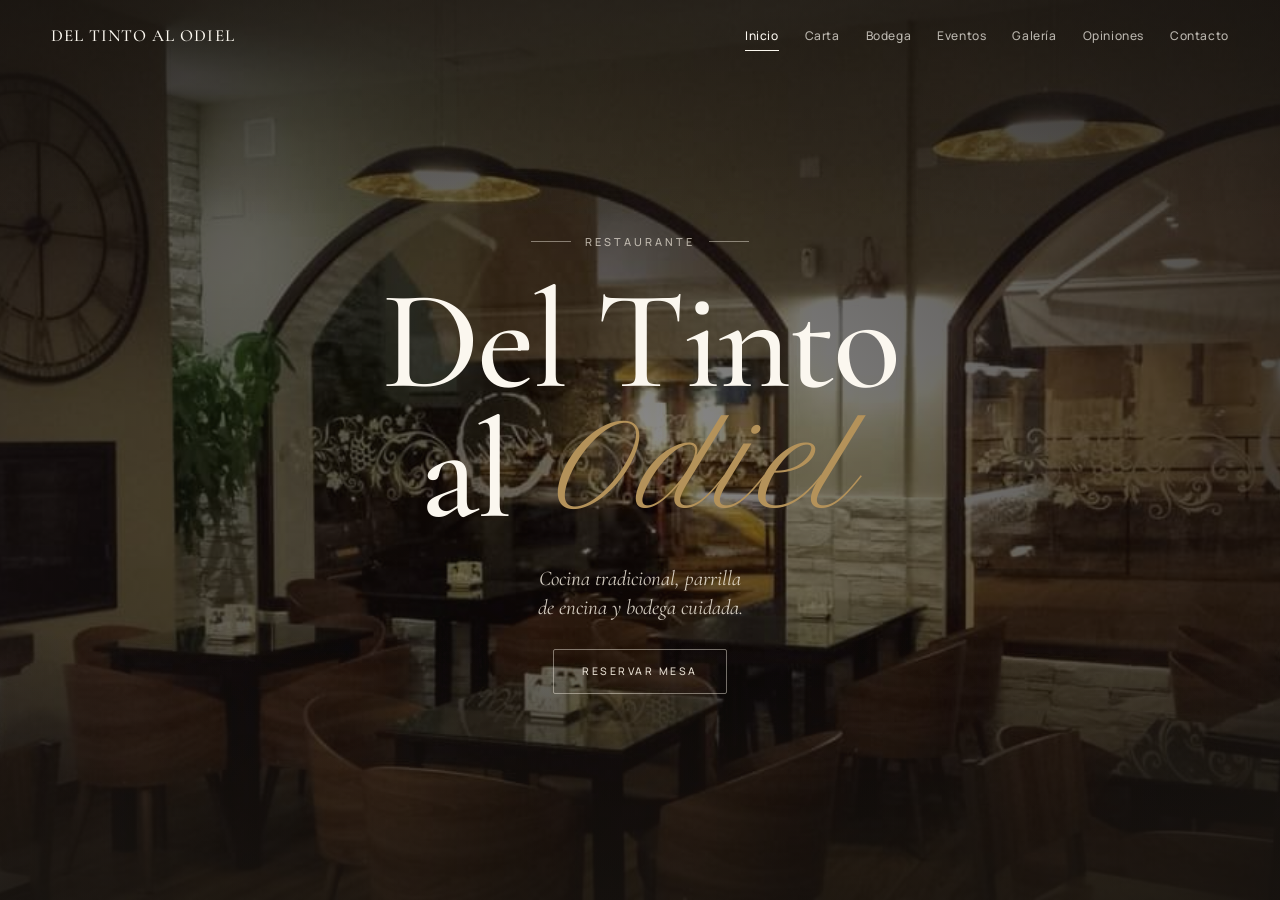
==== index.html @ 1ea57bdd "Initial commit: Del Tinto al Odiel website" ====
<!doctype html>
<html lang="es">
<head>
<meta charset="utf-8">
<meta name="viewport" content="width=device-width, initial-scale=1, viewport-fit=cover">
<title>Del Tinto al Odiel · Aracena</title>
<meta name="description" content="Restaurante en Aracena. Cocina tradicional, ibéricos D.O.P. Jabugo, parrilla de encina y bodega con más de sesenta referencias.">
<meta name="theme-color" content="#181410">
<meta property="og:title" content="Del Tinto al Odiel · Aracena">
<meta property="og:description" content="Cocina de producto, brasa y vino en el corazón de la Sierra de Aracena.">
<meta property="og:image" content="images/fachada.png">
<meta property="og:locale" content="es_ES">

<link rel="preconnect" href="https://fonts.googleapis.com">
<link rel="preconnect" href="https://fonts.gstatic.com" crossorigin>
<link href="https://fonts.googleapis.com/css2?family=Cormorant+Garamond:ital,wght@0,400;0,500;0,600;1,400;1,500&family=Manrope:wght@400;500;600;700&family=Petit+Formal+Script&family=JetBrains+Mono:wght@400;500&display=swap" rel="stylesheet">
<link rel="stylesheet" href="styles.css">

<script type="application/ld+json">
{"@context":"https://schema.org","@type":"Restaurant","name":"Del Tinto al Odiel","image":"images/fachada.png","address":{"@type":"PostalAddress","streetAddress":"Don Ildefonso Calero Jiménez, 45","addressLocality":"Aracena","addressRegion":"Huelva","postalCode":"21200","addressCountry":"ES"},"telephone":"+34619028128","servesCuisine":["Tradicional","Parrilla","Ibéricos"],"priceRange":"€€","url":"https://deltintoalodiel.es"}
</script>
</head>
<body>

<!-- ============================================================
     HEADER (común a todas las vistas)
     ============================================================ -->
<header class="header on-dark">
  <button class="brand" data-nav="home" aria-label="Inicio">
    <span class="brand-name">Del Tinto al Odiel</span>
  </button>
  <nav class="nav" aria-label="Principal">
    <button data-nav="home">Inicio</button>
    <button data-nav="carta">Carta</button>
    <button data-nav="bodega">Bodega</button>
    <button data-nav="eventos">Eventos</button>
    <button data-nav="galeria">Galería</button>
    <button data-nav="opiniones">Opiniones</button>
    <button data-nav="contacto">Contacto</button>
  </nav>
  <button class="menu-toggle" data-menu-open aria-label="Abrir menú">
    <span></span><span></span>
  </button>
</header>

<!-- Mobile menu -->
<aside id="mobile-menu" class="mobile-menu" aria-label="Menú">
  <div class="mobile-menu-head">
    <button class="brand" data-nav="home" data-menu-close>
      <span class="brand-name">Del Tinto al Odiel</span>
    </button>
    <button class="mobile-close" data-menu-close aria-label="Cerrar">Cerrar</button>
  </div>
  <nav class="nav-list" aria-label="Secciones">
    <button data-nav="home"><span>Inicio</span></button>
    <button data-nav="carta"><span>Carta</span></button>
    <button data-nav="bodega"><span>Bodega</span></button>
    <button data-nav="eventos"><span>Eventos</span></button>
    <button data-nav="galeria"><span>Galería</span></button>
    <button data-nav="opiniones"><span>Opiniones</span></button>
    <button data-nav="contacto"><span>Contacto</span></button>
  </nav>
  <div class="foot">
    <a href="tel:+34619028128" style="font-family:var(--serif);font-size:22px;">619 02 81 28</a>
    <span>Don Ildefonso Calero Jiménez, 45 · Aracena</span>
    <button class="btn wine" data-reserve data-menu-close style="margin-top:14px;align-self:flex-start;">Reservar mesa</button>
  </div>
</aside>

<!-- ============================================================
     APP — secciones independientes
     ============================================================ -->
<main class="app">

  <!-- ===== Inicio ===== -->
  <section class="view view-home" data-view="home">
    <div class="hero-photo">
      <img src="images/sala-arcos.png" alt="Interior del comedor de arcos de Del Tinto al Odiel.">
    </div>

    <div class="hero-content">
      <div class="hero-eyebrow reveal">
        <span class="ornament"></span>
        <span>Restaurante</span>
        <span class="ornament"></span>
      </div>
      <h1 class="hero-title reveal d1">
        <span class="line">Del Tinto</span>
        <span class="line">al <span class="amper">Odiel</span></span>
      </h1>
      <p class="hero-tagline reveal d2">Cocina tradicional, parrilla de encina y bodega cuidada.</p>
      <div class="hero-cta reveal d3">
        <button class="btn hero-reserve" data-reserve>Reservar mesa</button>
      </div>
    </div>
  </section>

  <!-- ===== Carta ===== -->
  <section class="view view-carta" data-view="carta">
    <div class="carta-inner">
      <aside class="carta-side">
        <div class="eyebrow">— Carta de la casa</div>
        <h2>La carta,<br>al detalle.<span class="script">producto · brasa · vino</span></h2>
        <nav class="carta-tabs" id="carta-tabs"></nav>
        <div class="carta-side-foot">
          IVA incluido. Pan y servicio 1,50€/comensal.<br>
          Carta sujeta a temporada y mercado.
        </div>
      </aside>
      <div class="carta-main">
        <div class="carta-main-head" id="carta-head"></div>
        <div class="menu-list" id="carta-list"></div>
        <div class="carta-foot">
          <span>¿Alergias o intolerancias? Consúltanos en sala.</span>
          <button class="btn ghost" data-reserve>Reservar mesa</button>
        </div>
      </div>
    </div>
  </section>

  <!-- ===== Bodega ===== -->
  <section class="view view-bodega" data-view="bodega">
    <div class="bodega-inner">
      <div class="bodega-left">
        <div class="eyebrow reveal" style="color:var(--walnut);">— La bodega</div>
        <h2 class="h1 reveal d1">Sesenta vinos<br><em>para acompañar</em><br>cada plato.</h2>
        <p class="reveal d2">
          Cruzamos las grandes denominaciones del país con las joyas locales
          de la Sierra. La sala te recomienda según el día.
        </p>
        <div class="bodega-stats reveal d2">
          <div class="bodega-stat"><strong>60+</strong><em>Referencias</em></div>
          <div class="bodega-stat"><strong>12</strong><em>D.O. trabajadas</em></div>
          <div class="bodega-stat"><strong>5</strong><em>Vinos por copa</em></div>
        </div>
        <button class="btn wine reveal d3" data-reserve>Reservar mesa</button>
      </div>
      <div class="bodega-right reveal d1">
        <div class="bodega-card">
          <div class="top">
            <div>
              <div class="eyebrow" style="color:var(--walnut);">— Maridajes</div>
              <h4>Sugeridos para esta semana.</h4>
            </div>
            <span class="tag">Sala</span>
          </div>
          <div id="pairings"></div>
        </div>
      </div>
    </div>
  </section>

  <!-- ===== Eventos ===== -->
  <section class="view view-eventos" data-view="eventos">
    <div class="eventos-inner">
      <div class="eventos-left">
        <div class="eyebrow reveal">— Eventos y celebraciones</div>
        <h2 class="h1 reveal d1">Una sala<br>privada para<br>las <em>fechas que<br>cuentan</em>.</h2>
        <p class="reveal d2" style="margin-top:18px;">
          Bodega privada con servicio dedicado para comidas de empresa, celebraciones
          familiares o cenas íntimas. Menús cerrados a medida.
        </p>
        <div class="events-grid reveal d2">
          <div class="event-pill"><strong>Empresa</strong><span>Menús a medida</span></div>
          <div class="event-pill"><strong>Familia</strong><span>Hasta 24 comensales</span></div>
          <div class="event-pill"><strong>Privado</strong><span>Sala íntima</span></div>
          <div class="event-pill"><strong>Maridaje</strong><span>Cata cerrada</span></div>
        </div>
        <div class="eventos-cta reveal d3">
          <a href="tel:+34619028128" class="btn wine">Llamar a sala</a>
          <button class="btn ghost" data-nav="contacto">Cómo llegar</button>
        </div>
      </div>
      <div class="eventos-right">
        <img src="images/sala-arcos.png" alt="Comedor de arcos de Del Tinto al Odiel">
      </div>
    </div>
  </section>

  <!-- ===== Galería ===== -->
  <section class="view view-galeria" data-view="galeria">
    <div class="galeria-inner">
      <div class="galeria-head">
        <h2 class="h2 reveal">La casa,<span class="script">en imágenes</span></h2>
        <div class="galeria-filter reveal d1">
          <button class="active" data-filter="todo">Todo</button>
          <button data-filter="plato">Platos</button>
          <button data-filter="espacio">Espacios</button>
          <button data-filter="producto">Producto</button>
        </div>
      </div>
      <div class="galeria-grid" id="galeria-grid"></div>
    </div>
  </section>

  <!-- ===== Opiniones ===== -->
  <section class="view view-opiniones" data-view="opiniones">
    <div class="opiniones-inner">
      <aside class="opiniones-side">
        <div class="eyebrow">— Opiniones</div>
        <h2>Lo que dicen<br>los <em>clientes</em>.</h2>
        <div class="rating-card">
          <div class="top">
            <svg class="gicon" viewBox="0 0 48 48" xmlns="http://www.w3.org/2000/svg" aria-hidden="true">
              <path fill="#EA4335" d="M24 9.5c3.54 0 6.71 1.22 9.21 3.6l6.85-6.85C35.9 2.38 30.47 0 24 0 14.62 0 6.51 5.38 2.56 13.22l7.98 6.19C12.43 13.72 17.74 9.5 24 9.5z"/>
              <path fill="#4285F4" d="M46.98 24.55c0-1.57-.15-3.09-.38-4.55H24v9.02h12.94c-.58 2.96-2.26 5.48-4.78 7.18l7.73 6c4.51-4.18 7.09-10.36 7.09-17.65z"/>
              <path fill="#FBBC05" d="M10.53 28.59c-.48-1.45-.76-2.99-.76-4.59s.27-3.14.76-4.59l-7.98-6.19C.92 16.46 0 20.12 0 24c0 3.88.92 7.54 2.56 10.78l7.97-6.19z"/>
              <path fill="#34A853" d="M24 48c6.48 0 11.93-2.13 15.89-5.81l-7.73-6c-2.15 1.45-4.92 2.3-8.16 2.3-6.26 0-11.57-4.22-13.47-9.91l-7.98 6.19C6.51 42.62 14.62 48 24 48z"/>
            </svg>
            <span>Reseñas verificadas en Google</span>
          </div>
          <div class="score">
            <span class="num">4,6<em>/5</em></span>
            <div>
              <div class="stars">★★★★★</div>
            </div>
          </div>
          <div class="count">Basado en <strong>+700 reseñas</strong></div>
          <a class="gmaps" href="https://maps.app.goo.gl/wG11AXeG9v4pcQAy8" target="_blank" rel="noopener">Ver todas en Google →</a>
        </div>
      </aside>
      <div class="opiniones-main">
        <div class="opiniones-grid" id="opiniones-grid"></div>
      </div>
    </div>
  </section>

  <!-- ===== Contacto ===== -->
  <section class="view view-contacto" data-view="contacto">
    <div class="contacto-inner">
      <div class="contacto-left">
        <div class="eyebrow reveal">— Ubicación &amp; contacto</div>
        <h2 class="h1 reveal d1">Te esperamos<br>en <em>Aracena</em>.</h2>
        <dl class="contacto-details reveal d2">
          <div class="detail-row">
            <dt>Dirección</dt>
            <dd><strong>Don Ildefonso Calero, 45</strong>21200 Aracena, Huelva</dd>
          </div>
          <div class="detail-row">
            <dt>Teléfono</dt>
            <dd><a href="tel:+34619028128"><strong>619 02 81 28</strong></a>Llamada directa a sala</dd>
          </div>
          <div class="detail-row">
            <dt>Horario</dt>
            <dd><strong>13:30 – 16:00 · 20:30 – 23:30</strong>Horario sujeto a temporada</dd>
          </div>
          <div class="detail-row">
            <dt>Mapa</dt>
            <dd><a href="https://maps.app.goo.gl/wG11AXeG9v4pcQAy8" target="_blank" rel="noopener">Abrir en Google Maps →</a></dd>
          </div>
        </dl>
        <div class="contacto-cta reveal d3">
          <a href="tel:+34619028128" class="btn">Llamar</a>
          <button class="btn ghost" data-reserve>Reservar</button>
        </div>
      </div>
      <div class="map" aria-label="Mapa estilizado de la ubicación">
        <span class="map-stamp">Aracena · Sierra de Huelva</span>
        <svg viewBox="0 0 600 600" preserveAspectRatio="xMidYMid slice" xmlns="http://www.w3.org/2000/svg">
          <defs>
            <pattern id="grid" width="40" height="40" patternUnits="userSpaceOnUse">
              <path d="M40 0 L0 0 0 40" fill="none" stroke="rgba(24,20,16,0.06)" stroke-width="1"/>
            </pattern>
          </defs>
          <rect width="600" height="600" fill="#ece2cf"/>
          <rect width="600" height="600" fill="url(#grid)"/>
          <path d="M -20 220 Q 200 240 380 200 T 620 180" stroke="#fbf7ef" stroke-width="32" fill="none" stroke-linecap="round"/>
          <path d="M 120 -20 L 90 300 L 130 500 L 110 620" stroke="#fbf7ef" stroke-width="22" fill="none" stroke-linecap="round"/>
          <path d="M 280 -20 L 300 280 L 340 400 L 320 620" stroke="#fbf7ef" stroke-width="22" fill="none" stroke-linecap="round"/>
          <path d="M 480 -20 L 460 280 L 500 460 L 480 620" stroke="#fbf7ef" stroke-width="22" fill="none" stroke-linecap="round"/>
          <path d="M -20 420 Q 200 440 380 400 T 620 380" stroke="#fbf7ef" stroke-width="26" fill="none" stroke-linecap="round"/>
          <path d="M 200 80 L 220 540" stroke="#fbf7ef" stroke-width="10" fill="none"/>
          <path d="M 380 80 L 400 540" stroke="#fbf7ef" stroke-width="10" fill="none"/>
          <rect x="140" y="240" width="50" height="60" fill="#e3d6bf"/>
          <rect x="240" y="240" width="40" height="60" fill="#e3d6bf"/>
          <rect x="310" y="220" width="60" height="80" fill="#e3d6bf"/>
          <rect x="410" y="220" width="50" height="60" fill="#e3d6bf"/>
          <rect x="140" y="340" width="50" height="60" fill="#e3d6bf"/>
          <rect x="240" y="340" width="40" height="60" fill="#e3d6bf"/>
          <rect x="310" y="340" width="60" height="60" fill="#e3d6bf"/>
          <rect x="410" y="340" width="50" height="60" fill="#e3d6bf"/>
          <circle cx="120" cy="170" r="55" fill="#d8d0b3"/>
          <text x="120" y="175" text-anchor="middle" font-family="JetBrains Mono, monospace" font-size="9" fill="rgba(24,20,16,0.5)" letter-spacing="2">PARQUE</text>
          <text x="240" y="100" font-family="Cormorant Garamond, serif" font-style="italic" font-size="13" fill="rgba(24,20,16,0.4)">Gruta de las Maravillas</text>
        </svg>
        <div class="map-pin">
          <span class="dot"></span>
          <span class="label">Del Tinto al Odiel<em>D. Ildefonso Calero, 45</em></span>
        </div>
      </div>
    </div>
  </section>

</main>

<!-- ============================================================
     MODAL DE RESERVA
     ============================================================ -->
<div class="modal-backdrop" id="modal" aria-hidden="true">
  <div class="modal" role="dialog" aria-modal="true" aria-labelledby="reserve-title">
    <div class="modal-head">
      <button class="modal-close" data-modal-close aria-label="Cerrar">×</button>
      <div class="eyebrow">— Reserva</div>
      <h3 id="reserve-title" style="margin-top:8px;">Una mesa, a tu nombre.</h3>
      <p>Te confirmamos por teléfono en menos de una hora.</p>
    </div>
    <div class="modal-body" id="modal-body"></div>
  </div>
</div>

<script src="data.js"></script>
<script src="app.js"></script>
</body>
</html>
---- styles.css ----
/* ============================================================
   Del Tinto al Odiel — Sistema de diseño
   ============================================================ */

:root {
  --paper: #f4ede0;
  --paper-2: #ece2cf;
  --bone: #faf6ee;
  --cal: #fbf7ef;
  --ink: #181410;
  --ink-2: #2b2520;
  --ink-soft: #4a4039;
  --mute: #7a6e63;
  --line: rgba(24, 20, 16, 0.14);
  --line-soft: rgba(24, 20, 16, 0.08);
  --wine: #6b1f24;
  --wine-deep: #4a1418;
  --wine-glow: #8a2a30;
  --walnut: #6e4a2b;
  --gold: #b4925a;

  --serif: "Cormorant Garamond", "Cormorant", "Garamond", "Times New Roman", serif;
  --sans: "Manrope", -apple-system, BlinkMacSystemFont, "Segoe UI", sans-serif;
  --script: "Petit Formal Script", "Pinyon Script", cursive;
  --mono: "JetBrains Mono", "SF Mono", ui-monospace, monospace;

  --gutter: clamp(20px, 4vw, 56px);
  --header-h: 72px;
  --radius: 2px;
  --ease: cubic-bezier(0.22, 0.61, 0.36, 1);

  /* dynamic viewport height (handles iOS chrome) */
  --vh: 100vh;
}

* { box-sizing: border-box; margin: 0; padding: 0; }
html, body { height: 100%; }
html { scroll-behavior: smooth; }

body {
  font-family: var(--sans);
  color: var(--ink);
  background: var(--cal);
  font-size: 16px;
  line-height: 1.55;
  font-weight: 400;
  -webkit-font-smoothing: antialiased;
  -moz-osx-font-smoothing: grayscale;
  overflow-x: hidden;
}

img { max-width: 100%; display: block; }
a { color: inherit; text-decoration: none; }
button { font: inherit; background: none; border: 0; cursor: pointer; color: inherit; }
::selection { background: var(--wine); color: var(--cal); }

p { text-wrap: pretty; }

/* ============================================================
   App shell — secciones independientes a pantalla completa
   ============================================================ */
.app {
  position: relative;
  width: 100%;
  height: 100vh;
  height: 100dvh;
  overflow: hidden;
}

.view {
  position: absolute;
  inset: 0;
  display: flex;
  flex-direction: column;
  opacity: 0;
  pointer-events: none;
  visibility: hidden;
  transition: opacity 0.5s var(--ease);
  background: var(--cal);
  overflow-y: auto;
  overscroll-behavior: contain;
  -webkit-overflow-scrolling: touch;
}
.view.active {
  opacity: 1;
  pointer-events: auto;
  visibility: visible;
}

/* ============================================================
   Type
   ============================================================ */
.eyebrow {
  font-family: var(--sans);
  font-size: 10px;
  font-weight: 600;
  letter-spacing: 0.22em;
  text-transform: uppercase;
  color: var(--mute);
}
.eyebrow.bone { color: rgba(244, 237, 224, 0.6); }
.eyebrow.gold { color: var(--gold); }

.script {
  font-family: var(--script);
  font-weight: 400;
}

.h-display {
  font-family: var(--serif);
  font-weight: 500;
  font-size: clamp(56px, 12vw, 156px);
  line-height: 0.92;
  letter-spacing: -0.022em;
}
.h1 {
  font-family: var(--serif);
  font-weight: 500;
  font-size: clamp(36px, 6vw, 68px);
  line-height: 1.02;
  letter-spacing: -0.014em;
}
.h2 {
  font-family: var(--serif);
  font-weight: 500;
  font-size: clamp(28px, 4vw, 44px);
  line-height: 1.08;
  letter-spacing: -0.01em;
}
.h3 {
  font-family: var(--serif);
  font-weight: 500;
  font-size: clamp(20px, 2.4vw, 26px);
  line-height: 1.15;
}

/* ============================================================
   Header
   ============================================================ */
.header {
  position: absolute;
  top: 0;
  left: 0;
  right: 0;
  z-index: 60;
  display: flex;
  align-items: center;
  justify-content: space-between;
  gap: 20px;
  padding: 18px var(--gutter);
  height: var(--header-h);
  background: transparent;
  transition: background 0.3s var(--ease), border-color 0.3s var(--ease);
}
.header.solid {
  background: var(--cal);
  border-bottom: 1px solid var(--line);
}
.header.on-dark { color: var(--cal); }
.header.on-dark .brand-mark { color: var(--gold); }

.brand {
  display: flex;
  align-items: baseline;
  gap: 10px;
}
.brand-mark {
  font-family: var(--script);
  font-size: 30px;
  line-height: 1;
  color: var(--wine);
  transform: translateY(2px);
}
.brand-name {
  font-family: var(--serif);
  font-weight: 500;
  font-size: 17px;
  letter-spacing: 0.06em;
  text-transform: uppercase;
  white-space: nowrap;
}

.nav {
  display: flex;
  align-items: center;
  gap: 26px;
}
.nav button {
  font-size: 12px;
  font-weight: 500;
  letter-spacing: 0.05em;
  color: inherit;
  position: relative;
  padding: 6px 0;
  opacity: 0.7;
  transition: opacity 0.2s var(--ease);
}
.nav button:hover { opacity: 1; }
.nav button.active { opacity: 1; }
.nav button.active::after {
  content: "";
  position: absolute;
  left: 0; right: 0; bottom: 0;
  height: 1px;
  background: currentColor;
}

.btn {
  display: inline-flex;
  align-items: center;
  justify-content: center;
  gap: 8px;
  padding: 12px 22px;
  font-size: 11px;
  font-weight: 600;
  letter-spacing: 0.18em;
  text-transform: uppercase;
  background: var(--ink);
  color: var(--cal);
  border: 1px solid var(--ink);
  transition: background 0.25s var(--ease), color 0.25s var(--ease), border-color 0.25s var(--ease);
  border-radius: var(--radius);
  white-space: nowrap;
  cursor: pointer;
}
.btn:hover { background: var(--wine); border-color: var(--wine); }
.btn.wine { background: var(--wine); border-color: var(--wine); }
.btn.wine:hover { background: var(--wine-deep); border-color: var(--wine-deep); }
.btn.ghost { background: transparent; color: var(--ink); }
.btn.ghost:hover { background: var(--ink); color: var(--cal); }
.btn.on-dark { background: var(--cal); color: var(--ink); border-color: var(--cal); }
.btn.on-dark:hover { background: var(--wine); color: var(--cal); border-color: var(--wine); }
.btn.ghost.on-dark { background: transparent; color: var(--cal); border-color: rgba(244,237,224,0.4); }
.btn.ghost.on-dark:hover { background: var(--cal); color: var(--ink); border-color: var(--cal); }

.menu-toggle {
  display: none;
  width: 36px;
  height: 36px;
  flex-direction: column;
  justify-content: center;
  gap: 5px;
  align-items: flex-end;
}
.menu-toggle span {
  display: block;
  height: 1.5px;
  background: currentColor;
  transition: all 0.3s var(--ease);
}
.menu-toggle span:nth-child(1) { width: 24px; }
.menu-toggle span:nth-child(2) { width: 18px; }

/* Mobile menu */
.mobile-menu {
  position: fixed;
  inset: 0;
  background: var(--ink);
  color: var(--cal);
  z-index: 80;
  transform: translateY(-100%);
  visibility: hidden;
  overflow: hidden;
  transition: transform 0.45s var(--ease), visibility 0s linear 0.45s;
  display: flex;
  flex-direction: column;
}
.mobile-menu.open {
  transform: translateY(0);
  visibility: visible;
  transition: transform 0.45s var(--ease), visibility 0s linear 0s;
}
.mobile-menu-head {
  display: flex;
  align-items: center;
  justify-content: space-between;
  padding: 18px var(--gutter);
  height: var(--header-h);
}
.mobile-menu-head .brand-mark { color: var(--gold); }
.mobile-menu .nav-list {
  flex: 1;
  display: flex;
  flex-direction: column;
  justify-content: center;
  padding: 0 var(--gutter);
  gap: 0;
}
.mobile-menu .nav-list button {
  font-family: var(--serif);
  font-size: 36px;
  font-weight: 500;
  color: var(--cal);
  padding: 14px 0;
  border-bottom: 1px solid rgba(244,237,224,0.12);
  text-align: left;
  display: flex;
  align-items: baseline;
  justify-content: space-between;
  gap: 16px;
}
.mobile-menu .nav-list button .idx {
  font-family: var(--mono);
  font-size: 10px;
  letter-spacing: 0.18em;
  color: rgba(244,237,224,0.4);
  font-weight: 400;
}
.mobile-menu .nav-list button.active { color: var(--gold); }
.mobile-menu .foot {
  padding: 24px var(--gutter) calc(24px + env(safe-area-inset-bottom));
  display: flex;
  flex-direction: column;
  gap: 8px;
  font-size: 13px;
  color: rgba(244,237,224,0.6);
}
.mobile-menu .foot a { color: var(--cal); }
.mobile-close {
  font-size: 12px;
  letter-spacing: 0.18em;
  text-transform: uppercase;
  color: var(--cal);
}

/* ============================================================
   View: Inicio (hero a pantalla completa, simétrico)
   ============================================================ */
.view-home {
  background: var(--ink);
  overflow: hidden;
}
.hero-photo {
  position: absolute;
  inset: 0;
}
.hero-photo img {
  width: 100%;
  height: 100%;
  object-fit: cover;
  filter: saturate(0.92) contrast(1.04) brightness(0.62);
}
.hero-photo::after {
  content: "";
  position: absolute;
  inset: 0;
  background:
    radial-gradient(ellipse at center, rgba(24,20,16,0.15) 0%, rgba(24,20,16,0.55) 70%, rgba(24,20,16,0.85) 100%);
  pointer-events: none;
}
.hero-photo::before {
  content: "";
  position: absolute;
  inset: 0;
  background:
    linear-gradient(180deg, rgba(24,20,16,0.4) 0%, transparent 25%, transparent 70%, rgba(24,20,16,0.55) 100%);
  pointer-events: none;
  z-index: 1;
}

.hero-content {
  position: relative;
  z-index: 2;
  flex: 1;
  display: flex;
  flex-direction: column;
  align-items: center;
  justify-content: center;
  text-align: center;
  padding: var(--header-h) var(--gutter) clamp(40px, 5vh, 64px);
  color: var(--cal);
  gap: clamp(20px, 3vh, 36px);
}

.hero-eyebrow {
  display: flex;
  align-items: center;
  gap: 14px;
  color: rgba(244,237,224,0.7);
  font-family: var(--sans);
  font-size: 11px;
  font-weight: 500;
  letter-spacing: 0.28em;
  text-transform: uppercase;
}
.hero-eyebrow .ornament {
  width: 40px;
  height: 1px;
  background: rgba(244,237,224,0.45);
}
.hero-eyebrow .star {
  font-size: 8px;
  color: var(--gold);
  letter-spacing: 0;
}

.hero-title {
  font-family: var(--serif);
  font-weight: 500;
  font-size: clamp(56px, 11vw, 152px);
  line-height: 0.92;
  letter-spacing: -0.022em;
  color: var(--cal);
  max-width: 14ch;
}
.hero-title .line {
  display: block;
}
.hero-title .amper {
  font-family: var(--script);
  font-style: italic;
  color: var(--gold);
  font-weight: 400;
  font-size: 0.78em;
  display: inline-block;
  transform: translateY(-0.08em);
  margin: 0 0.06em;
  letter-spacing: 0;
}

.hero-tagline {
  font-family: var(--serif);
  font-style: italic;
  font-size: clamp(16px, 1.8vw, 21px);
  line-height: 1.4;
  color: rgba(244,237,224,0.85);
  max-width: 38ch;
  text-wrap: balance;
}

.hero-cta {
  display: flex;
  gap: 10px;
  flex-wrap: wrap;
  justify-content: center;
}
.btn.hero-reserve {
  background: transparent;
  color: rgba(244,237,224,0.92);
  border: 1px solid rgba(244,237,224,0.45);
  padding: 13px 28px;
  font-size: 10.5px;
  letter-spacing: 0.24em;
  font-weight: 500;
  transition: background 0.3s var(--ease), color 0.3s var(--ease), border-color 0.3s var(--ease);
}
.btn.hero-reserve:hover {
  background: rgba(244,237,224,0.92);
  color: var(--ink);
  border-color: rgba(244,237,224,0.92);
}

/* ============================================================
   View: Carta
   ============================================================ */
.view-carta {
  padding-top: var(--header-h);
}
.carta-inner {
  flex: 1;
  display: grid;
  grid-template-columns: 280px 1fr;
  gap: 0;
  min-height: 0;
  align-items: stretch;
}
.carta-side {
  background: var(--paper);
  border-right: 1px solid var(--line);
  padding: clamp(28px, 4vw, 48px) clamp(20px, 2.5vw, 36px);
  display: flex;
  flex-direction: column;
  gap: 8px;
  overflow-y: auto;
}
.carta-side .eyebrow { margin-bottom: 22px; }
.carta-side h2 {
  font-family: var(--serif);
  font-size: clamp(28px, 3vw, 38px);
  font-weight: 500;
  line-height: 1;
  letter-spacing: -0.012em;
  margin-bottom: 28px;
}
.carta-side h2 .script {
  display: block;
  font-size: 0.55em;
  color: var(--wine);
  font-style: italic;
  font-weight: 400;
  margin-top: 4px;
  letter-spacing: 0;
}
.carta-tabs {
  display: flex;
  flex-direction: column;
  gap: 0;
  border-top: 1px solid var(--line);
}
.carta-tab {
  padding: 14px 0;
  font-family: var(--serif);
  font-size: 19px;
  font-weight: 500;
  color: var(--ink-soft);
  border-bottom: 1px solid var(--line-soft);
  text-align: left;
  display: flex;
  align-items: baseline;
  justify-content: space-between;
  gap: 14px;
  transition: color 0.2s var(--ease), padding 0.25s var(--ease);
}
.carta-tab:hover { color: var(--ink); padding-left: 6px; }
.carta-tab.active { color: var(--wine); padding-left: 6px; }
.carta-tab .count {
  font-family: var(--mono);
  font-size: 10px;
  letter-spacing: 0.12em;
  color: var(--mute);
  font-weight: 400;
}
.carta-side-foot {
  margin-top: auto;
  padding-top: 28px;
  font-size: 12px;
  color: var(--mute);
  line-height: 1.55;
}

.carta-main {
  padding: clamp(28px, 4vw, 56px) clamp(24px, 4vw, 64px);
  overflow-y: auto;
  display: flex;
  flex-direction: column;
}
.carta-main-head {
  display: flex;
  justify-content: space-between;
  align-items: baseline;
  gap: 24px;
  padding-bottom: 24px;
  margin-bottom: 18px;
  border-bottom: 1px solid var(--line);
  flex-wrap: wrap;
}
.carta-main-head h3 {
  font-family: var(--serif);
  font-size: clamp(26px, 3vw, 36px);
  font-weight: 500;
  letter-spacing: -0.01em;
}
.carta-main-head .meta {
  font-family: var(--mono);
  font-size: 10px;
  letter-spacing: 0.18em;
  text-transform: uppercase;
  color: var(--mute);
}

.menu-list {
  display: flex;
  flex-direction: column;
}
.menu-item {
  display: grid;
  grid-template-columns: 1fr auto;
  gap: 16px;
  padding: 18px 0;
  border-bottom: 1px solid var(--line-soft);
  align-items: baseline;
}
.menu-item:last-child { border-bottom: 0; }
.menu-item-name {
  font-family: var(--serif);
  font-size: clamp(18px, 1.8vw, 22px);
  font-weight: 500;
  line-height: 1.2;
  letter-spacing: -0.005em;
}
.menu-item-desc {
  font-size: 13px;
  color: var(--ink-soft);
  line-height: 1.5;
  margin-top: 3px;
  max-width: 56ch;
}
.menu-item-price {
  font-family: var(--mono);
  font-size: 13px;
  letter-spacing: 0.04em;
  color: var(--ink);
  white-space: nowrap;
}
.menu-item-tag {
  display: inline-block;
  margin-left: 8px;
  font-family: var(--sans);
  font-size: 9px;
  font-weight: 600;
  letter-spacing: 0.16em;
  text-transform: uppercase;
  color: var(--wine);
  vertical-align: middle;
  border: 1px solid var(--wine);
  padding: 2px 6px;
  border-radius: 50px;
}

.carta-foot {
  margin-top: 32px;
  padding-top: 22px;
  border-top: 1px solid var(--line);
  display: flex;
  justify-content: space-between;
  align-items: center;
  gap: 14px;
  flex-wrap: wrap;
  font-size: 12px;
  color: var(--mute);
}

/* ============================================================
   View: Bodega — tono claro de bodega (piedra y madera)
   ============================================================ */
.view-bodega {
  background: var(--paper);
  color: var(--ink);
  padding-top: var(--header-h);
  position: relative;
}
.view-bodega::before {
  content: "";
  position: absolute;
  inset: 0;
  background:
    radial-gradient(ellipse at 85% 25%, rgba(180, 146, 90, 0.18), transparent 55%),
    radial-gradient(ellipse at 5% 85%, rgba(110, 74, 43, 0.10), transparent 55%);
  pointer-events: none;
}
.bodega-inner {
  position: relative;
  flex: 1;
  display: grid;
  grid-template-columns: 1fr 1fr;
  gap: clamp(30px, 5vw, 80px);
  align-items: center;
  padding: clamp(24px, 4vw, 56px) var(--gutter);
  max-width: 1320px;
  margin: 0 auto;
  width: 100%;
}
.bodega-left .eyebrow { color: var(--walnut); }
.bodega-left h2 {
  margin: 18px 0 24px;
  color: var(--ink);
}
.bodega-left h2 em {
  font-style: italic;
  color: var(--wine);
}
.bodega-left p {
  font-size: 15px;
  line-height: 1.6;
  color: var(--ink-soft);
  max-width: 46ch;
}
.bodega-stats {
  display: grid;
  grid-template-columns: repeat(3, 1fr);
  gap: 1px;
  margin: 32px 0 32px;
  background: var(--line);
  border-top: 1px solid var(--line);
  border-bottom: 1px solid var(--line);
}
.bodega-stat {
  background: var(--paper);
  padding: 18px 14px;
}
.bodega-stat strong {
  display: block;
  font-family: var(--serif);
  font-size: clamp(28px, 3.5vw, 42px);
  font-weight: 500;
  color: var(--ink);
  line-height: 1;
  letter-spacing: -0.02em;
}
.bodega-stat em {
  font-style: normal;
  font-size: 10px;
  letter-spacing: 0.16em;
  text-transform: uppercase;
  color: var(--mute);
  margin-top: 6px;
  display: block;
}
.bodega-card {
  background: var(--bone);
  border: 1px solid var(--line);
  padding: clamp(22px, 3vw, 32px);
  display: flex;
  flex-direction: column;
  gap: 22px;
  box-shadow: 0 30px 60px -40px rgba(24,20,16,0.22);
  position: relative;
}
.bodega-card::before {
  content: "";
  position: absolute;
  inset: 6px;
  border: 1px solid var(--line-soft);
  pointer-events: none;
}
.bodega-card .top {
  display: flex;
  justify-content: space-between;
  align-items: flex-start;
  gap: 14px;
  position: relative;
}
.bodega-card h4 {
  font-family: var(--serif);
  font-size: clamp(20px, 2vw, 24px);
  font-weight: 500;
  letter-spacing: -0.005em;
  color: var(--ink);
  margin-top: 6px;
}
.bodega-card .tag {
  font-family: var(--mono);
  font-size: 10px;
  letter-spacing: 0.18em;
  color: var(--walnut);
  text-transform: uppercase;
  border: 1px solid var(--walnut);
  padding: 4px 8px;
}
.pair-row {
  display: grid;
  grid-template-columns: 130px 1fr;
  gap: 16px;
  font-size: 13px;
  padding: 12px 0;
  border-bottom: 1px solid var(--line-soft);
  color: var(--ink-soft);
  position: relative;
}
.pair-row:last-child { border-bottom: 0; }
.pair-row .dish {
  font-family: var(--serif);
  font-style: italic;
  color: var(--ink);
  font-size: 15px;
}
.pair-row .wine-name strong {
  color: var(--ink);
  font-weight: 500;
}
.pair-row .wine-name .note {
  color: var(--mute);
  font-size: 12px;
  display: block;
  margin-top: 2px;
}

/* ============================================================
   View: Opiniones
   ============================================================ */
.view-opiniones {
  padding-top: var(--header-h);
  background: var(--cal);
}
.opiniones-inner {
  flex: 1;
  display: grid;
  grid-template-columns: 320px 1fr;
  gap: 0;
  min-height: 0;
}
.opiniones-side {
  padding: clamp(28px, 4vw, 56px) clamp(24px, 3vw, 40px);
  background: var(--paper);
  border-right: 1px solid var(--line);
  display: flex;
  flex-direction: column;
  justify-content: center;
}
.opiniones-side .eyebrow { margin-bottom: 18px; }
.opiniones-side h2 {
  font-family: var(--serif);
  font-size: clamp(34px, 4vw, 52px);
  font-weight: 500;
  line-height: 1;
  letter-spacing: -0.014em;
  margin-bottom: 28px;
}
.opiniones-side h2 em { font-style: italic; color: var(--wine); }

.rating-card {
  background: var(--cal);
  border: 1px solid var(--line);
  padding: 22px 22px;
  display: flex;
  flex-direction: column;
  gap: 12px;
}
.rating-card .top {
  display: flex;
  align-items: center;
  gap: 12px;
}
.rating-card .gicon {
  width: 28px;
  height: 28px;
  flex-shrink: 0;
}
.rating-card .top span {
  font-size: 12px;
  font-weight: 600;
  letter-spacing: 0.06em;
  color: var(--ink-soft);
}
.rating-card .score {
  display: flex;
  align-items: baseline;
  gap: 14px;
}
.rating-card .num {
  font-family: var(--serif);
  font-size: 64px;
  font-weight: 500;
  letter-spacing: -0.02em;
  line-height: 1;
}
.rating-card .num em {
  font-style: normal;
  font-size: 0.4em;
  color: var(--mute);
  margin-left: 4px;
}
.rating-card .stars {
  color: var(--wine);
  letter-spacing: 3px;
  font-size: 16px;
}
.rating-card .count {
  font-size: 13px;
  color: var(--ink-soft);
  border-top: 1px solid var(--line);
  padding-top: 12px;
  margin-top: 4px;
}
.rating-card .count strong { color: var(--ink); font-weight: 600; }
.rating-card a.gmaps {
  margin-top: 10px;
  font-size: 12px;
  font-weight: 600;
  letter-spacing: 0.04em;
  color: var(--wine);
  border-bottom: 1px solid currentColor;
  align-self: flex-start;
  padding-bottom: 1px;
}
.rating-card a.gmaps:hover { color: var(--wine-deep); }

.opiniones-main {
  padding: clamp(20px, 3vw, 40px) clamp(20px, 3vw, 40px);
  overflow-y: auto;
}
.opiniones-grid {
  column-count: 2;
  column-gap: 16px;
}
.opinion {
  break-inside: avoid;
  display: inline-block;
  width: 100%;
  background: var(--bone);
  border: 1px solid var(--line);
  padding: 22px 22px 18px;
  margin-bottom: 16px;
}
.opinion .stars {
  color: var(--wine);
  letter-spacing: 2px;
  font-size: 12px;
}
.opinion-quote {
  margin-top: 12px;
  font-family: var(--serif);
  font-size: 17px;
  line-height: 1.45;
  font-weight: 500;
  color: var(--ink-2);
  text-wrap: pretty;
}
.opinion-foot {
  margin-top: 16px;
  padding-top: 12px;
  border-top: 1px solid var(--line);
  display: flex;
  justify-content: space-between;
  align-items: baseline;
  gap: 8px;
  flex-wrap: wrap;
}
.opinion-name {
  font-family: var(--sans);
  font-size: 12px;
  font-weight: 600;
  color: var(--ink);
  letter-spacing: 0.01em;
}
.opinion-meta {
  font-family: var(--mono);
  font-size: 9.5px;
  letter-spacing: 0.12em;
  text-transform: uppercase;
  color: var(--mute);
  text-align: right;
}
.view-eventos {
  padding-top: var(--header-h);
}
.eventos-inner {
  flex: 1;
  display: grid;
  grid-template-columns: 1fr 1fr;
  gap: 0;
  min-height: 0;
}
.eventos-left {
  padding: clamp(28px, 4vw, 56px) clamp(28px, 4vw, 56px);
  display: flex;
  flex-direction: column;
  justify-content: center;
  background: var(--cal);
  overflow-y: auto;
}
.eventos-left h2 { margin: 18px 0 22px; }
.eventos-left h2 em { font-style: italic; color: var(--wine); }
.eventos-left p {
  font-size: 15px;
  color: var(--ink-soft);
  line-height: 1.6;
  max-width: 48ch;
}
.events-grid {
  margin-top: 28px;
  display: grid;
  grid-template-columns: 1fr 1fr;
  gap: 10px;
}
.event-pill {
  padding: 16px 18px;
  background: var(--paper);
  border: 1px solid var(--line);
}
.event-pill strong {
  display: block;
  font-family: var(--serif);
  font-size: 18px;
  font-weight: 500;
  letter-spacing: -0.005em;
  margin-bottom: 4px;
}
.event-pill span {
  font-size: 12px;
  color: var(--mute);
}
.eventos-cta {
  margin-top: 28px;
  display: flex;
  gap: 10px;
  flex-wrap: wrap;
}
.eventos-right {
  position: relative;
  background: var(--ink);
  overflow: hidden;
}
.eventos-right img {
  position: absolute;
  inset: 0;
  width: 100%;
  height: 100%;
  object-fit: cover;
  filter: saturate(0.93) brightness(0.94);
}

/* ============================================================
   View: Galería
   ============================================================ */
.view-galeria {
  padding-top: var(--header-h);
  background: var(--paper);
}
.galeria-inner {
  flex: 1;
  display: flex;
  flex-direction: column;
  padding: clamp(20px, 3vw, 36px) var(--gutter) clamp(28px, 4vw, 48px);
  overflow: hidden;
}
.galeria-head {
  display: flex;
  align-items: baseline;
  justify-content: space-between;
  gap: 18px;
  margin-bottom: 18px;
  flex-wrap: wrap;
}
.galeria-head h2 .script {
  font-style: italic;
  color: var(--wine);
  font-size: 0.65em;
  margin-left: 6px;
}
.galeria-filter {
  display: flex;
  gap: 4px;
  flex-wrap: wrap;
}
.galeria-filter button {
  padding: 7px 14px;
  font-size: 11px;
  letter-spacing: 0.14em;
  text-transform: uppercase;
  color: var(--mute);
  border: 1px solid var(--line);
  border-radius: 50px;
  transition: all 0.25s var(--ease);
  background: var(--cal);
}
.galeria-filter button:hover { color: var(--ink); border-color: var(--ink); }
.galeria-filter button.active {
  background: var(--ink);
  color: var(--cal);
  border-color: var(--ink);
}

.galeria-grid {
  flex: 1;
  overflow-y: auto;
  display: grid;
  grid-template-columns: repeat(4, 1fr);
  grid-auto-rows: clamp(140px, 22vh, 240px);
  gap: 8px;
}
.galeria-cell {
  overflow: hidden;
  position: relative;
  background: var(--bone);
}
.galeria-cell img {
  width: 100%;
  height: 100%;
  object-fit: cover;
  transition: transform 0.7s var(--ease);
}
.galeria-cell:hover img { transform: scale(1.04); }
.galeria-cell::after {
  content: attr(data-cap);
  position: absolute;
  left: 12px; bottom: 12px;
  font-family: var(--mono);
  font-size: 10px;
  letter-spacing: 0.14em;
  text-transform: uppercase;
  color: rgba(251,247,239,0.95);
  background: rgba(24, 20, 16, 0.55);
  padding: 4px 8px;
  opacity: 0;
  transform: translateY(6px);
  transition: opacity 0.3s var(--ease), transform 0.3s var(--ease);
}
.galeria-cell:hover::after { opacity: 1; transform: translateY(0); }
.galeria-cell.feat { grid-column: span 2; grid-row: span 2; }

/* ============================================================
   View: Contacto
   ============================================================ */
.view-contacto {
  padding-top: var(--header-h);
}
.contacto-inner {
  flex: 1;
  display: grid;
  grid-template-columns: 1fr 1.1fr;
  gap: 0;
  min-height: 0;
}
.contacto-left {
  padding: clamp(28px, 4vw, 56px) clamp(28px, 4vw, 56px);
  overflow-y: auto;
  display: flex;
  flex-direction: column;
  justify-content: center;
}
.contacto-left h2 { margin: 18px 0 0; }
.contacto-left h2 em { color: var(--wine); font-style: italic; }
.contacto-details {
  margin-top: 32px;
  display: flex;
  flex-direction: column;
  border-top: 1px solid var(--line);
}
.detail-row {
  padding: 16px 0;
  display: grid;
  grid-template-columns: 110px 1fr;
  gap: 16px;
  border-bottom: 1px solid var(--line);
  align-items: baseline;
}
.detail-row dt {
  font-family: var(--mono);
  font-size: 10px;
  letter-spacing: 0.18em;
  text-transform: uppercase;
  color: var(--mute);
  padding-top: 2px;
}
.detail-row dd {
  font-size: 14px;
  line-height: 1.5;
  color: var(--ink-2);
}
.detail-row dd strong {
  font-family: var(--serif);
  font-weight: 500;
  font-size: 17px;
  display: block;
  color: var(--ink);
  margin-bottom: 2px;
}
.detail-row dd a:hover { color: var(--wine); }
.contacto-cta {
  margin-top: 26px;
  display: flex;
  gap: 10px;
  flex-wrap: wrap;
}
.map {
  position: relative;
  background: var(--paper);
  border-left: 1px solid var(--line);
  overflow: hidden;
}
.map svg {
  position: absolute; inset: 0;
  width: 100%; height: 100%;
}
.map-pin {
  position: absolute;
  top: 50%;
  left: 50%;
  transform: translate(-50%, -100%);
  display: flex;
  flex-direction: column;
  align-items: center;
  pointer-events: none;
}
.map-pin .dot {
  width: 14px; height: 14px;
  background: var(--wine);
  border-radius: 50%;
  border: 2px solid var(--cal);
  box-shadow: 0 0 0 6px rgba(107, 31, 36, 0.16);
}
.map-pin .label {
  margin-top: 12px;
  background: var(--cal);
  border: 1px solid var(--line);
  padding: 9px 13px;
  font-family: var(--serif);
  font-size: 14px;
  font-weight: 500;
  white-space: nowrap;
}
.map-pin .label em {
  display: block;
  font-family: var(--mono);
  font-style: normal;
  font-size: 9px;
  letter-spacing: 0.16em;
  text-transform: uppercase;
  color: var(--mute);
  margin-top: 3px;
}
.map-stamp {
  position: absolute;
  top: 16px;
  left: 16px;
  font-family: var(--mono);
  font-size: 10px;
  letter-spacing: 0.18em;
  text-transform: uppercase;
  color: var(--mute);
  background: rgba(251, 247, 239, 0.9);
  padding: 6px 10px;
  border: 1px solid var(--line);
}

/* ============================================================
   Reservation modal
   ============================================================ */
.modal-backdrop {
  position: fixed;
  inset: 0;
  background: rgba(24, 20, 16, 0.55);
  backdrop-filter: blur(4px);
  z-index: 90;
  display: none;
  align-items: center;
  justify-content: center;
  padding: 20px;
  opacity: 0;
  transition: opacity 0.3s var(--ease);
}
.modal-backdrop.open { display: flex; opacity: 1; }
.modal {
  background: var(--cal);
  width: 100%;
  max-width: 540px;
  max-height: 90vh;
  overflow-y: auto;
  position: relative;
  transform: translateY(20px);
  transition: transform 0.4s var(--ease);
}
.modal-backdrop.open .modal { transform: translateY(0); }
.modal-head {
  padding: 32px 32px 22px;
  border-bottom: 1px solid var(--line);
  position: relative;
}
.modal-head h3 {
  font-family: var(--serif);
  font-size: 28px;
  font-weight: 500;
  letter-spacing: -0.01em;
  margin-bottom: 6px;
}
.modal-head p { font-size: 13px; color: var(--ink-soft); }
.modal-close {
  position: absolute;
  top: 14px;
  right: 14px;
  width: 36px; height: 36px;
  display: flex; align-items: center; justify-content: center;
  font-size: 22px;
  color: var(--ink-soft);
  transition: color 0.2s var(--ease), transform 0.2s var(--ease);
}
.modal-close:hover { color: var(--wine); transform: rotate(90deg); }
.modal-body { padding: 24px 32px 30px; }
.field-group {
  display: grid;
  grid-template-columns: 1fr 1fr;
  gap: 12px 18px;
  margin-bottom: 18px;
}
.field { display: flex; flex-direction: column; gap: 5px; }
.field.full { grid-column: span 2; }
.field label {
  font-family: var(--sans);
  font-size: 10px;
  font-weight: 600;
  letter-spacing: 0.16em;
  text-transform: uppercase;
  color: var(--mute);
}
.field input, .field select, .field textarea {
  font: inherit;
  font-size: 15px;
  background: transparent;
  border: 0;
  border-bottom: 1px solid var(--line);
  padding: 7px 0;
  color: var(--ink);
  outline: none;
  transition: border-color 0.2s var(--ease);
  font-family: var(--sans);
}
.field input:focus, .field select:focus, .field textarea:focus { border-bottom-color: var(--wine); }
.field textarea { resize: vertical; min-height: 60px; }
.modal-foot {
  display: flex;
  align-items: center;
  justify-content: space-between;
  gap: 12px;
  flex-wrap: wrap;
}
.modal-foot p { font-size: 12px; color: var(--mute); flex: 1; min-width: 180px; }
.confirmation { text-align: center; padding: 18px 0; }
.confirmation .script {
  font-size: 54px;
  color: var(--wine);
  line-height: 1;
  margin-bottom: 14px;
}
.confirmation h4 { font-family: var(--serif); font-size: 26px; margin-bottom: 10px; }
.confirmation p { font-size: 14px; color: var(--ink-soft); line-height: 1.6; max-width: 36ch; margin: 0 auto 22px; }
.confirmation .summary {
  background: var(--paper);
  padding: 16px;
  border: 1px solid var(--line);
  margin-bottom: 22px;
  font-size: 13px;
  text-align: left;
}
.confirmation .summary div { display: flex; justify-content: space-between; padding: 5px 0; }
.confirmation .summary div + div { border-top: 1px solid var(--line-soft); }
.confirmation .summary span { color: var(--mute); font-size: 11px; letter-spacing: 0.04em; }
.confirmation .summary strong { font-family: var(--serif); font-weight: 500; font-size: 14px; }

/* ============================================================
   Responsive
   ============================================================ */
@media (max-width: 980px) {
  .nav, .header > .btn { display: none; }
  .menu-toggle { display: flex; }

  .carta-inner { grid-template-columns: 1fr; }
  .carta-side {
    border-right: 0;
    border-bottom: 1px solid var(--line);
    padding: 20px var(--gutter) 16px;
    position: sticky;
    top: 0;
    z-index: 5;
    background: var(--paper);
  }
  .carta-side h2, .carta-side .eyebrow, .carta-side-foot { display: none; }
  .carta-tabs {
    flex-direction: row;
    gap: 4px;
    overflow-x: auto;
    border-top: 0;
    padding: 4px 0;
    scroll-snap-type: x mandatory;
    -webkit-overflow-scrolling: touch;
  }
  .carta-tabs::-webkit-scrollbar { display: none; }
  .carta-tabs { scrollbar-width: none; }
  .carta-tab {
    padding: 10px 16px;
    border: 1px solid var(--line);
    border-radius: 50px;
    font-size: 14px;
    white-space: nowrap;
    scroll-snap-align: start;
    flex-shrink: 0;
    background: var(--cal);
  }
  .carta-tab:hover, .carta-tab.active { padding: 10px 16px; }
  .carta-tab.active { background: var(--ink); color: var(--cal); border-color: var(--ink); }
  .carta-tab .count { display: none; }

  .carta-main { padding: 24px var(--gutter) 32px; }

  .bodega-inner { grid-template-columns: 1fr; padding: 24px var(--gutter); gap: 24px; }
  .bodega-stats { margin: 20px 0; }

  .eventos-inner { grid-template-columns: 1fr; grid-template-rows: 1fr auto; }
  .eventos-right { min-height: 40vh; order: -1; }
  .eventos-left { padding: 24px var(--gutter); justify-content: flex-start; }
  .events-grid { grid-template-columns: 1fr 1fr; }

  .galeria-grid { grid-template-columns: repeat(2, 1fr); grid-auto-rows: 140px; }
  .galeria-cell.feat { grid-column: span 2; grid-row: span 2; }

  .opiniones-inner { grid-template-columns: 1fr; grid-template-rows: auto 1fr; }
  .opiniones-side {
    border-right: 0;
    border-bottom: 1px solid var(--line);
    padding: 24px var(--gutter) 22px;
  }
  .opiniones-side h2 { font-size: 30px; margin-bottom: 20px; }
  .opiniones-main { padding: 20px var(--gutter); }
  .opiniones-grid { column-count: 1; }

  .contacto-inner { grid-template-columns: 1fr; grid-template-rows: 1fr auto; }
  .map { min-height: 38vh; border-left: 0; border-top: 1px solid var(--line); }
  .contacto-left { padding: 24px var(--gutter); justify-content: flex-start; }

  .hero-rating { display: none; }
  .hero-stamp { display: none; }
  .hero-content { padding: var(--header-h) var(--gutter) 36px; gap: 18px; }
  .hero-eyebrow {
    font-size: 10px;
    letter-spacing: 0.24em;
    gap: 10px;
  }
  .hero-eyebrow .ornament { width: 28px; }
  .hero-tagline { font-size: 15px; }
}

@media (max-width: 560px) {
  :root { --header-h: 64px; --gutter: 22px; }

  .brand-name { font-size: 14px; letter-spacing: 0.04em; }
  .brand-mark { font-size: 26px; }

  .hero-meta {
    flex-wrap: wrap;
    gap: 8px 10px;
    font-size: 9.5px;
    letter-spacing: 0.18em;
  }
  .hero-title { font-size: clamp(46px, 13vw, 72px); max-width: 12ch; }
  .hero-cta { width: 100%; }
  .hero-cta .btn { flex: 1; }

  .events-grid { grid-template-columns: 1fr; }
  .galeria-grid { grid-template-columns: 1fr 1fr; grid-auto-rows: 130px; }

  .modal-head { padding: 26px 22px 18px; }
  .modal-body { padding: 22px; }
  .field-group { grid-template-columns: 1fr; }
  .field.full { grid-column: span 1; }

  .detail-row { grid-template-columns: 1fr; gap: 4px; }
  .detail-row dt { padding-top: 0; }

  .carta-main-head h3 { font-size: 24px; }
  .menu-item-name { font-size: 16px; }
  .menu-item-desc { font-size: 12.5px; }

  .pair-row { grid-template-columns: 1fr; gap: 4px; padding: 10px 0; }
  .pair-row .dish { font-size: 14px; }
}

/* On view enter, animate content in subtly */
.view.active .reveal {
  animation: rise 0.7s var(--ease) both;
}
.view.active .reveal.d1 { animation-delay: 0.08s; }
.view.active .reveal.d2 { animation-delay: 0.16s; }
.view.active .reveal.d3 { animation-delay: 0.24s; }
@keyframes rise {
  from { opacity: 0; transform: translateY(14px); }
  to   { opacity: 1; transform: translateY(0); }
}
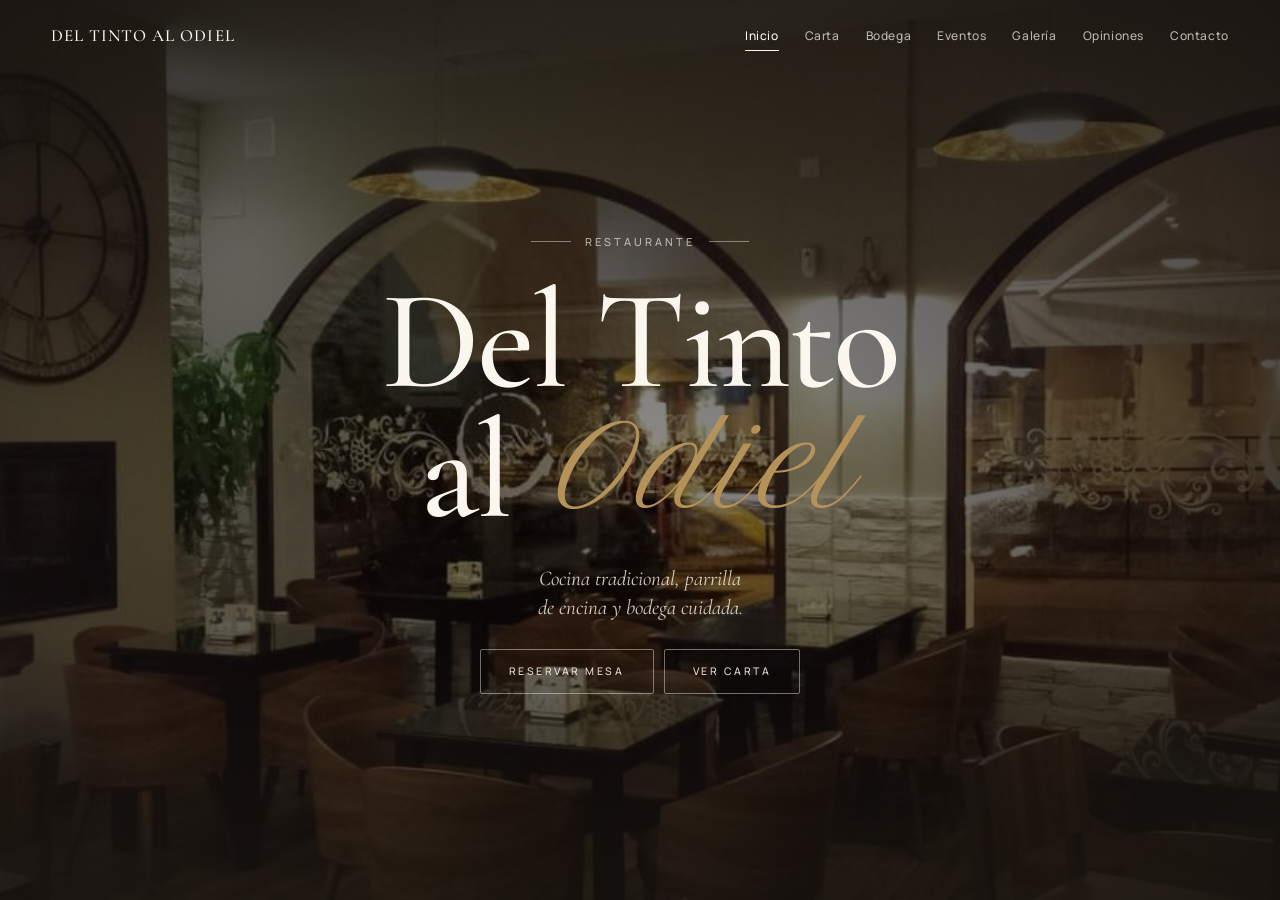
==== commit 3f08c9f6: "Hero: añadir botón Ver carta + compactar botones en móvil + cache bust" ====
--- a/index.html
+++ b/index.html
@@ -14,7 +14,7 @@
 <link rel="preconnect" href="https://fonts.googleapis.com">
 <link rel="preconnect" href="https://fonts.gstatic.com" crossorigin>
 <link href="https://fonts.googleapis.com/css2?family=Cormorant+Garamond:ital,wght@0,400;0,500;0,600;1,400;1,500&family=Manrope:wght@400;500;600;700&family=Petit+Formal+Script&family=JetBrains+Mono:wght@400;500&display=swap" rel="stylesheet">
-<link rel="stylesheet" href="styles.css">
+<link rel="stylesheet" href="styles.css?v=3">
 
 <script type="application/ld+json">
 {"@context":"https://schema.org","@type":"Restaurant","name":"Del Tinto al Odiel","image":"images/fachada.png","address":{"@type":"PostalAddress","streetAddress":"Don Ildefonso Calero Jiménez, 45","addressLocality":"Aracena","addressRegion":"Huelva","postalCode":"21200","addressCountry":"ES"},"telephone":"+34619028128","servesCuisine":["Tradicional","Parrilla","Ibéricos"],"priceRange":"€€","url":"https://deltintoalodiel.es"}
@@ -91,6 +91,7 @@
       <p class="hero-tagline reveal d2">Cocina tradicional, parrilla de encina y bodega cuidada.</p>
       <div class="hero-cta reveal d3">
         <button class="btn hero-reserve" data-reserve>Reservar mesa</button>
+        <button class="btn hero-reserve" data-nav="carta">Ver carta</button>
       </div>
     </div>
   </section>
--- a/styles.css
+++ b/styles.css
@@ -1389,7 +1389,12 @@
 
   .hero-rating { display: none; }
   .hero-stamp { display: none; }
-  .hero-content { padding: var(--header-h) var(--gutter) 36px; gap: 18px; }
+  .hero-content {
+    padding: calc(var(--header-h) + 12px) var(--gutter) 48px;
+    gap: 18px;
+    justify-content: flex-start;
+    padding-top: calc(var(--header-h) + 8vh);
+  }
   .hero-eyebrow {
     font-size: 10px;
     letter-spacing: 0.24em;
@@ -1412,8 +1417,14 @@
     letter-spacing: 0.18em;
   }
   .hero-title { font-size: clamp(46px, 13vw, 72px); max-width: 12ch; }
-  .hero-cta { width: 100%; }
-  .hero-cta .btn { flex: 1; }
+  .hero-cta { width: auto; justify-content: center; gap: 8px; flex-wrap: wrap; }
+  .hero-cta .btn.hero-reserve {
+    flex: 0 0 auto;
+    width: auto;
+    padding: 11px 18px;
+    font-size: 10px;
+    letter-spacing: 0.2em;
+  }
 
   .events-grid { grid-template-columns: 1fr; }
   .galeria-grid { grid-template-columns: 1fr 1fr; grid-auto-rows: 130px; }
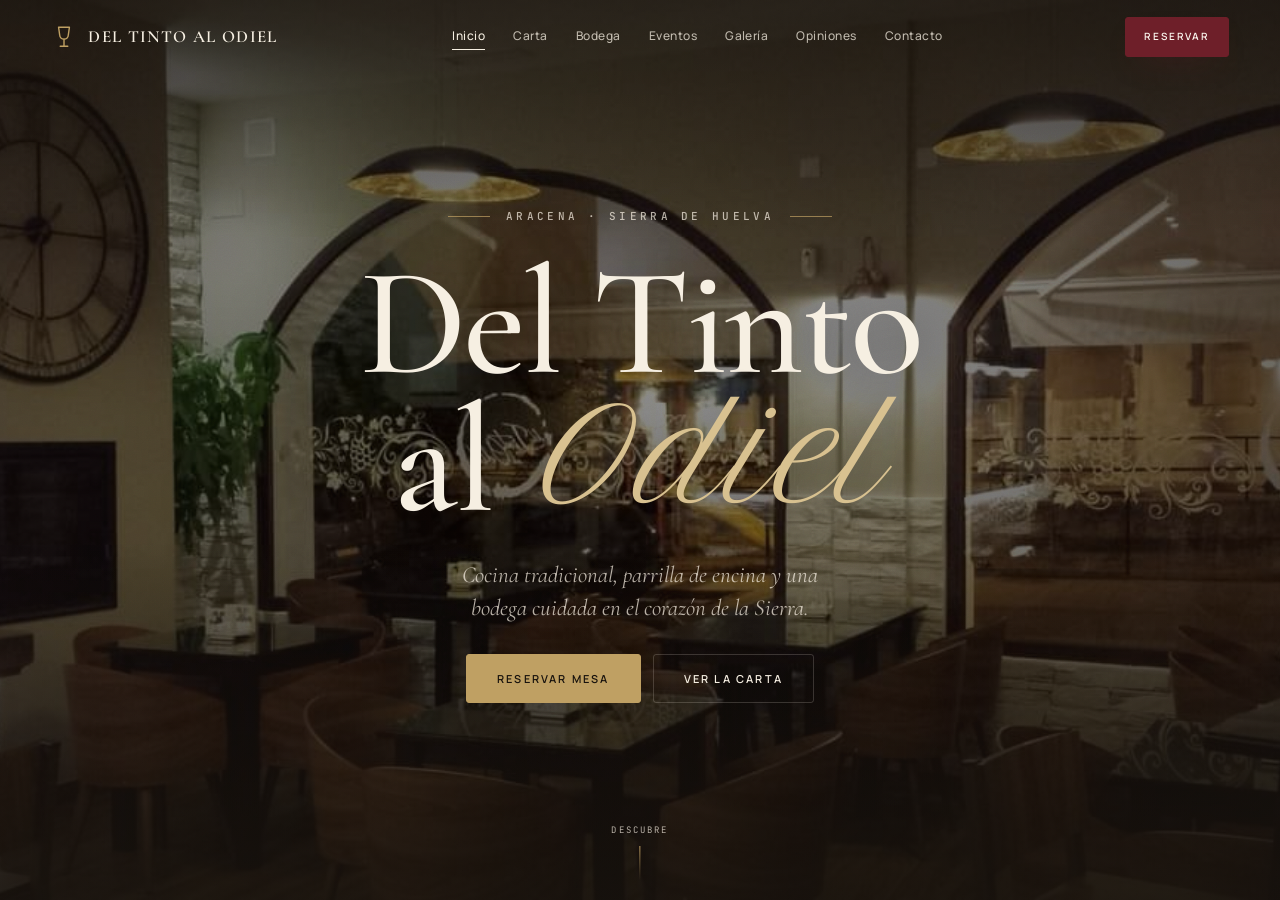
==== commit 8d3a592e: "Rediseño premium y mobile-first accesible Refactor visual y de accesibilidad de toda la web mantenie" ====
--- a/index.html
+++ b/index.html
@@ -3,30 +3,51 @@
 <head>
 <meta charset="utf-8">
 <meta name="viewport" content="width=device-width, initial-scale=1, viewport-fit=cover">
-<title>Del Tinto al Odiel · Aracena</title>
-<meta name="description" content="Restaurante en Aracena. Cocina tradicional, ibéricos D.O.P. Jabugo, parrilla de encina y bodega con más de sesenta referencias.">
-<meta name="theme-color" content="#181410">
+<title>Del Tinto al Odiel · Restaurante en Aracena</title>
+<meta name="description" content="Restaurante en Aracena (Sierra de Huelva). Cocina tradicional, ibéricos D.O.P. Jabugo, parrilla de encina y una bodega con más de sesenta referencias. Reserva tu mesa.">
+<meta name="theme-color" content="#17120d">
+<meta name="format-detection" content="telephone=no">
+<meta name="apple-mobile-web-app-capable" content="yes">
+<meta name="apple-mobile-web-app-status-bar-style" content="black-translucent">
+<meta name="apple-mobile-web-app-title" content="Del Tinto al Odiel">
+<link rel="canonical" href="https://deltintoalodiel.es/">
+
+<meta property="og:type" content="restaurant">
 <meta property="og:title" content="Del Tinto al Odiel · Aracena">
 <meta property="og:description" content="Cocina de producto, brasa y vino en el corazón de la Sierra de Aracena.">
 <meta property="og:image" content="images/fachada.png">
+<meta property="og:url" content="https://deltintoalodiel.es/">
 <meta property="og:locale" content="es_ES">
+<meta name="twitter:card" content="summary_large_image">
+<meta name="twitter:title" content="Del Tinto al Odiel · Aracena">
+<meta name="twitter:description" content="Cocina tradicional, parrilla de encina y bodega cuidada en Aracena.">
+<meta name="twitter:image" content="images/fachada.png">
+
+<link rel="icon" href="data:image/svg+xml,%3Csvg xmlns='http://www.w3.org/2000/svg' viewBox='0 0 32 32'%3E%3Crect width='32' height='32' fill='%2317120d'/%3E%3Ctext x='16' y='23' font-family='Georgia,serif' font-size='20' fill='%23bfa063' text-anchor='middle'%3ET%3C/text%3E%3C/svg%3E">
 
 <link rel="preconnect" href="https://fonts.googleapis.com">
 <link rel="preconnect" href="https://fonts.gstatic.com" crossorigin>
 <link href="https://fonts.googleapis.com/css2?family=Cormorant+Garamond:ital,wght@0,400;0,500;0,600;1,400;1,500&family=Manrope:wght@400;500;600;700&family=Petit+Formal+Script&family=JetBrains+Mono:wght@400;500&display=swap" rel="stylesheet">
-<link rel="stylesheet" href="styles.css?v=3">
+<link rel="preload" as="image" href="images/sala-arcos.png">
+<link rel="stylesheet" href="styles.css?v=4">
 
 <script type="application/ld+json">
-{"@context":"https://schema.org","@type":"Restaurant","name":"Del Tinto al Odiel","image":"images/fachada.png","address":{"@type":"PostalAddress","streetAddress":"Don Ildefonso Calero Jiménez, 45","addressLocality":"Aracena","addressRegion":"Huelva","postalCode":"21200","addressCountry":"ES"},"telephone":"+34619028128","servesCuisine":["Tradicional","Parrilla","Ibéricos"],"priceRange":"€€","url":"https://deltintoalodiel.es"}
+{"@context":"https://schema.org","@type":"Restaurant","name":"Del Tinto al Odiel","image":"https://deltintoalodiel.es/images/fachada.png","@id":"https://deltintoalodiel.es/","url":"https://deltintoalodiel.es/","telephone":"+34619028128","priceRange":"€€","servesCuisine":["Tradicional","Parrilla","Ibéricos"],"address":{"@type":"PostalAddress","streetAddress":"Don Ildefonso Calero Jiménez, 45","addressLocality":"Aracena","addressRegion":"Huelva","postalCode":"21200","addressCountry":"ES"},"geo":{"@type":"GeoCoordinates","latitude":37.8893,"longitude":-6.5616},"openingHoursSpecification":[{"@type":"OpeningHoursSpecification","dayOfWeek":["Monday","Tuesday","Wednesday","Thursday","Friday","Saturday","Sunday"],"opens":"13:30","closes":"16:00"},{"@type":"OpeningHoursSpecification","dayOfWeek":["Monday","Tuesday","Wednesday","Thursday","Friday","Saturday","Sunday"],"opens":"20:30","closes":"23:30"}],"acceptsReservations":"True","aggregateRating":{"@type":"AggregateRating","ratingValue":"4.6","reviewCount":"700"}}
 </script>
 </head>
 <body>
 
-<!-- ============================================================
-     HEADER (común a todas las vistas)
+<a class="sr-only" href="#main">Saltar al contenido</a>
+
+<!-- ============================================================
+     HEADER
      ============================================================ -->
 <header class="header on-dark">
-  <button class="brand" data-nav="home" aria-label="Inicio">
+  <button class="brand" data-nav="home" aria-label="Del Tinto al Odiel — Inicio">
+    <svg class="brand-mark" viewBox="0 0 24 24" fill="none" aria-hidden="true">
+      <path d="M7 3h10l-1 7a4 4 0 0 1-8 0L7 3Z" stroke="currentColor" stroke-width="1.3" stroke-linejoin="round"/>
+      <path d="M12 14v6M8.5 20.5h7" stroke="currentColor" stroke-width="1.3" stroke-linecap="round"/>
+    </svg>
     <span class="brand-name">Del Tinto al Odiel</span>
   </button>
   <nav class="nav" aria-label="Principal">
@@ -38,73 +59,83 @@
     <button data-nav="opiniones">Opiniones</button>
     <button data-nav="contacto">Contacto</button>
   </nav>
-  <button class="menu-toggle" data-menu-open aria-label="Abrir menú">
+  <button class="btn sm wine header-cta" data-reserve>Reservar</button>
+  <button class="menu-toggle" data-menu-open aria-label="Abrir menú" aria-expanded="false" aria-controls="mobile-menu">
     <span></span><span></span>
   </button>
 </header>
 
 <!-- Mobile menu -->
-<aside id="mobile-menu" class="mobile-menu" aria-label="Menú">
+<aside id="mobile-menu" class="mobile-menu" aria-label="Menú de navegación" aria-hidden="true">
   <div class="mobile-menu-head">
-    <button class="brand" data-nav="home" data-menu-close>
+    <button class="brand" data-nav="home" data-menu-close aria-label="Inicio">
+      <svg class="brand-mark" viewBox="0 0 24 24" fill="none" aria-hidden="true">
+        <path d="M7 3h10l-1 7a4 4 0 0 1-8 0L7 3Z" stroke="currentColor" stroke-width="1.3" stroke-linejoin="round"/>
+        <path d="M12 14v6M8.5 20.5h7" stroke="currentColor" stroke-width="1.3" stroke-linecap="round"/>
+      </svg>
       <span class="brand-name">Del Tinto al Odiel</span>
     </button>
-    <button class="mobile-close" data-menu-close aria-label="Cerrar">Cerrar</button>
+    <button class="mobile-close" data-menu-close aria-label="Cerrar menú">Cerrar</button>
   </div>
   <nav class="nav-list" aria-label="Secciones">
-    <button data-nav="home"><span>Inicio</span></button>
-    <button data-nav="carta"><span>Carta</span></button>
-    <button data-nav="bodega"><span>Bodega</span></button>
-    <button data-nav="eventos"><span>Eventos</span></button>
-    <button data-nav="galeria"><span>Galería</span></button>
-    <button data-nav="opiniones"><span>Opiniones</span></button>
-    <button data-nav="contacto"><span>Contacto</span></button>
+    <button data-nav="home"><span>Inicio</span><span class="idx">01</span></button>
+    <button data-nav="carta"><span>Carta</span><span class="idx">02</span></button>
+    <button data-nav="bodega"><span>Bodega</span><span class="idx">03</span></button>
+    <button data-nav="eventos"><span>Eventos</span><span class="idx">04</span></button>
+    <button data-nav="galeria"><span>Galería</span><span class="idx">05</span></button>
+    <button data-nav="opiniones"><span>Opiniones</span><span class="idx">06</span></button>
+    <button data-nav="contacto"><span>Contacto</span><span class="idx">07</span></button>
   </nav>
   <div class="foot">
-    <a href="tel:+34619028128" style="font-family:var(--serif);font-size:22px;">619 02 81 28</a>
-    <span>Don Ildefonso Calero Jiménez, 45 · Aracena</span>
-    <button class="btn wine" data-reserve data-menu-close style="margin-top:14px;align-self:flex-start;">Reservar mesa</button>
+    <a class="tel" href="tel:+34619028128">619 02 81 28</a>
+    <span>Don Ildefonso Calero Jiménez, 45 · 21200 Aracena</span>
+    <button class="btn wine" data-reserve data-menu-close style="margin-top:8px;align-self:flex-start;">Reservar mesa</button>
   </div>
 </aside>
 
 <!-- ============================================================
      APP — secciones independientes
      ============================================================ -->
-<main class="app">
+<main class="app" id="main">
 
   <!-- ===== Inicio ===== -->
-  <section class="view view-home" data-view="home">
+  <section class="view view-home grain" data-view="home" aria-label="Inicio">
     <div class="hero-photo">
-      <img src="images/sala-arcos.png" alt="Interior del comedor de arcos de Del Tinto al Odiel.">
+      <img src="images/sala-arcos.png" alt="Comedor de arcos del restaurante Del Tinto al Odiel" fetchpriority="high" decoding="async">
     </div>
 
     <div class="hero-content">
       <div class="hero-eyebrow reveal">
         <span class="ornament"></span>
-        <span>Restaurante</span>
+        <span>Aracena · Sierra de Huelva</span>
         <span class="ornament"></span>
       </div>
       <h1 class="hero-title reveal d1">
         <span class="line">Del Tinto</span>
         <span class="line">al <span class="amper">Odiel</span></span>
       </h1>
-      <p class="hero-tagline reveal d2">Cocina tradicional, parrilla de encina y bodega cuidada.</p>
+      <p class="hero-tagline reveal d2">Cocina tradicional, parrilla de encina y una bodega cuidada en el corazón de la Sierra.</p>
       <div class="hero-cta reveal d3">
         <button class="btn hero-reserve" data-reserve>Reservar mesa</button>
-        <button class="btn hero-reserve" data-nav="carta">Ver carta</button>
-      </div>
+        <button class="btn hero-reserve outline" data-nav="carta">Ver la carta</button>
+      </div>
+    </div>
+
+    <div class="hero-scroll" aria-hidden="true">
+      <span>Descubre</span>
+      <span class="rule"></span>
     </div>
   </section>
 
   <!-- ===== Carta ===== -->
-  <section class="view view-carta" data-view="carta">
+  <section class="view view-carta" data-view="carta" aria-label="Carta">
     <div class="carta-inner">
       <aside class="carta-side">
         <div class="eyebrow">— Carta de la casa</div>
         <h2>La carta,<br>al detalle.<span class="script">producto · brasa · vino</span></h2>
-        <nav class="carta-tabs" id="carta-tabs"></nav>
+        <nav class="carta-tabs" id="carta-tabs" aria-label="Secciones de la carta"></nav>
         <div class="carta-side-foot">
-          IVA incluido. Pan y servicio 1,50€/comensal.<br>
+          IVA incluido. Pan y servicio 1,50&nbsp;€/comensal.<br>
           Carta sujeta a temporada y mercado.
         </div>
       </aside>
@@ -120,10 +151,10 @@
   </section>
 
   <!-- ===== Bodega ===== -->
-  <section class="view view-bodega" data-view="bodega">
+  <section class="view view-bodega" data-view="bodega" aria-label="Bodega">
     <div class="bodega-inner">
       <div class="bodega-left">
-        <div class="eyebrow reveal" style="color:var(--walnut);">— La bodega</div>
+        <div class="eyebrow gold reveal">— La bodega</div>
         <h2 class="h1 reveal d1">Sesenta vinos<br><em>para acompañar</em><br>cada plato.</h2>
         <p class="reveal d2">
           Cruzamos las grandes denominaciones del país con las joyas locales
@@ -140,7 +171,7 @@
         <div class="bodega-card">
           <div class="top">
             <div>
-              <div class="eyebrow" style="color:var(--walnut);">— Maridajes</div>
+              <div class="eyebrow gold">— Maridajes</div>
               <h4>Sugeridos para esta semana.</h4>
             </div>
             <span class="tag">Sala</span>
@@ -152,7 +183,7 @@
   </section>
 
   <!-- ===== Eventos ===== -->
-  <section class="view view-eventos" data-view="eventos">
+  <section class="view view-eventos" data-view="eventos" aria-label="Eventos">
     <div class="eventos-inner">
       <div class="eventos-left">
         <div class="eyebrow reveal">— Eventos y celebraciones</div>
@@ -173,17 +204,17 @@
         </div>
       </div>
       <div class="eventos-right">
-        <img src="images/sala-arcos.png" alt="Comedor de arcos de Del Tinto al Odiel">
+        <img src="images/sala-arcos.png" alt="Comedor de arcos preparado para un evento privado" loading="lazy" decoding="async">
       </div>
     </div>
   </section>
 
   <!-- ===== Galería ===== -->
-  <section class="view view-galeria" data-view="galeria">
+  <section class="view view-galeria" data-view="galeria" aria-label="Galería">
     <div class="galeria-inner">
       <div class="galeria-head">
         <h2 class="h2 reveal">La casa,<span class="script">en imágenes</span></h2>
-        <div class="galeria-filter reveal d1">
+        <div class="galeria-filter reveal d1" role="tablist" aria-label="Filtrar galería">
           <button class="active" data-filter="todo">Todo</button>
           <button data-filter="plato">Platos</button>
           <button data-filter="espacio">Espacios</button>
@@ -195,7 +226,7 @@
   </section>
 
   <!-- ===== Opiniones ===== -->
-  <section class="view view-opiniones" data-view="opiniones">
+  <section class="view view-opiniones" data-view="opiniones" aria-label="Opiniones">
     <div class="opiniones-inner">
       <aside class="opiniones-side">
         <div class="eyebrow">— Opiniones</div>
@@ -212,12 +243,10 @@
           </div>
           <div class="score">
             <span class="num">4,6<em>/5</em></span>
-            <div>
-              <div class="stars">★★★★★</div>
-            </div>
+            <div><div class="stars" aria-hidden="true">★★★★★</div></div>
           </div>
           <div class="count">Basado en <strong>+700 reseñas</strong></div>
-          <a class="gmaps" href="https://maps.app.goo.gl/wG11AXeG9v4pcQAy8" target="_blank" rel="noopener">Ver todas en Google →</a>
+          <a class="gmaps" href="https://maps.app.goo.gl/wG11AXeG9v4pcQAy8" target="_blank" rel="noopener"><span>Ver todas en Google →</span></a>
         </div>
       </aside>
       <div class="opiniones-main">
@@ -227,7 +256,7 @@
   </section>
 
   <!-- ===== Contacto ===== -->
-  <section class="view view-contacto" data-view="contacto">
+  <section class="view view-contacto" data-view="contacto" aria-label="Contacto">
     <div class="contacto-inner">
       <div class="contacto-left">
         <div class="eyebrow reveal">— Ubicación &amp; contacto</div>
@@ -254,13 +283,14 @@
           <a href="tel:+34619028128" class="btn">Llamar</a>
           <button class="btn ghost" data-reserve>Reservar</button>
         </div>
+        <div class="contacto-foot">© <span id="year">2026</span> Del Tinto al Odiel · Aracena</div>
       </div>
       <div class="map" aria-label="Mapa estilizado de la ubicación">
         <span class="map-stamp">Aracena · Sierra de Huelva</span>
-        <svg viewBox="0 0 600 600" preserveAspectRatio="xMidYMid slice" xmlns="http://www.w3.org/2000/svg">
+        <svg viewBox="0 0 600 600" preserveAspectRatio="xMidYMid slice" xmlns="http://www.w3.org/2000/svg" aria-hidden="true">
           <defs>
             <pattern id="grid" width="40" height="40" patternUnits="userSpaceOnUse">
-              <path d="M40 0 L0 0 0 40" fill="none" stroke="rgba(24,20,16,0.06)" stroke-width="1"/>
+              <path d="M40 0 L0 0 0 40" fill="none" stroke="rgba(23,18,13,0.06)" stroke-width="1"/>
             </pattern>
           </defs>
           <rect width="600" height="600" fill="#ece2cf"/>
@@ -281,18 +311,45 @@
           <rect x="310" y="340" width="60" height="60" fill="#e3d6bf"/>
           <rect x="410" y="340" width="50" height="60" fill="#e3d6bf"/>
           <circle cx="120" cy="170" r="55" fill="#d8d0b3"/>
-          <text x="120" y="175" text-anchor="middle" font-family="JetBrains Mono, monospace" font-size="9" fill="rgba(24,20,16,0.5)" letter-spacing="2">PARQUE</text>
-          <text x="240" y="100" font-family="Cormorant Garamond, serif" font-style="italic" font-size="13" fill="rgba(24,20,16,0.4)">Gruta de las Maravillas</text>
+          <text x="120" y="175" text-anchor="middle" font-family="JetBrains Mono, monospace" font-size="9" fill="rgba(23,18,13,0.5)" letter-spacing="2">PARQUE</text>
+          <text x="240" y="100" font-family="Cormorant Garamond, serif" font-style="italic" font-size="13" fill="rgba(23,18,13,0.4)">Gruta de las Maravillas</text>
         </svg>
         <div class="map-pin">
           <span class="dot"></span>
           <span class="label">Del Tinto al Odiel<em>D. Ildefonso Calero, 45</em></span>
         </div>
+        <a class="btn sm wine map-cta" href="https://maps.app.goo.gl/wG11AXeG9v4pcQAy8" target="_blank" rel="noopener">Cómo llegar</a>
       </div>
     </div>
   </section>
 
 </main>
+
+<!-- ============================================================
+     BARRA DE ACCIÓN MÓVIL
+     ============================================================ -->
+<div class="mobile-bar" id="mobile-bar">
+  <a class="btn call" href="tel:+34619028128" aria-label="Llamar al 619 02 81 28">
+    <svg viewBox="0 0 24 24" fill="none" aria-hidden="true">
+      <path d="M6.5 3.5 9 4l1 4-2 1.5a11 11 0 0 0 6 6L15.5 13l4 1 .5 2.5a2 2 0 0 1-2 2.3A15 15 0 0 1 4.2 5.5a2 2 0 0 1 2.3-2Z" stroke="currentColor" stroke-width="1.5" stroke-linejoin="round"/>
+    </svg>
+    Llamar
+  </a>
+  <button class="btn wine" data-reserve>Reservar mesa</button>
+</div>
+
+<!-- ============================================================
+     LIGHTBOX DE GALERÍA
+     ============================================================ -->
+<div class="lightbox" id="lightbox" role="dialog" aria-modal="true" aria-label="Imagen ampliada" aria-hidden="true">
+  <button class="lb-close" data-lb-close aria-label="Cerrar">×</button>
+  <button class="lb-btn lb-prev" data-lb-prev aria-label="Anterior">‹</button>
+  <figure>
+    <img id="lb-img" src="" alt="">
+    <figcaption id="lb-cap"></figcaption>
+  </figure>
+  <button class="lb-btn lb-next" data-lb-next aria-label="Siguiente">›</button>
+</div>
 
 <!-- ============================================================
      MODAL DE RESERVA
@@ -310,6 +367,6 @@
 </div>
 
 <script src="data.js"></script>
-<script src="app.js"></script>
+<script src="app.js?v=4"></script>
 </body>
 </html>
--- a/styles.css
+++ b/styles.css
@@ -1,41 +1,60 @@
 /* ============================================================
    Del Tinto al Odiel — Sistema de diseño
+   Restaurante · Aracena · cocina tradicional, brasa y bodega
+   Premium · mobile-first · accesible (WCAG AA)
    ============================================================ */
 
 :root {
-  --paper: #f4ede0;
-  --paper-2: #ece2cf;
-  --bone: #faf6ee;
-  --cal: #fbf7ef;
-  --ink: #181410;
-  --ink-2: #2b2520;
+  /* —— Superficies cálidas —— */
+  --paper:    #f3ecdd;   /* papel cálido */
+  --paper-2:  #ece2cf;
+  --bone:     #faf6ee;   /* tarjetas claras */
+  --cal:      #fbf7ef;   /* fondo base (cal/lino) */
+
+  /* —— Tinta —— */
+  --ink:      #17120d;   /* casi negro cálido */
+  --ink-2:    #2b2520;
   --ink-soft: #4a4039;
-  --mute: #7a6e63;
-  --line: rgba(24, 20, 16, 0.14);
-  --line-soft: rgba(24, 20, 16, 0.08);
-  --wine: #6b1f24;
-  --wine-deep: #4a1418;
-  --wine-glow: #8a2a30;
-  --walnut: #6e4a2b;
-  --gold: #b4925a;
-
-  --serif: "Cormorant Garamond", "Cormorant", "Garamond", "Times New Roman", serif;
-  --sans: "Manrope", -apple-system, BlinkMacSystemFont, "Segoe UI", sans-serif;
+  --mute:     #7a6e63;
+
+  /* —— Líneas —— */
+  --line:      rgba(23, 18, 13, 0.14);
+  --line-soft: rgba(23, 18, 13, 0.07);
+
+  /* —— Acentos —— */
+  --wine:      #6e1f29;
+  --wine-deep: #4a1219;
+  --wine-glow: #8c2c34;
+  --walnut:    #6e4a2b;
+  --gold:      #bfa063;   /* oro refinado para detalles */
+  --gold-soft: #d8c190;
+
+  /* sobre superficies oscuras */
+  --on-dark:      #f6efe2;
+  --on-dark-soft: rgba(246, 239, 226, 0.72);
+  --on-dark-line: rgba(246, 239, 226, 0.18);
+
+  /* —— Tipos —— */
+  --serif:  "Cormorant Garamond", "Cormorant", Garamond, "Times New Roman", serif;
+  --sans:   "Manrope", -apple-system, BlinkMacSystemFont, "Segoe UI", sans-serif;
   --script: "Petit Formal Script", "Pinyon Script", cursive;
-  --mono: "JetBrains Mono", "SF Mono", ui-monospace, monospace;
-
-  --gutter: clamp(20px, 4vw, 56px);
-  --header-h: 72px;
-  --radius: 2px;
-  --ease: cubic-bezier(0.22, 0.61, 0.36, 1);
-
-  /* dynamic viewport height (handles iOS chrome) */
-  --vh: 100vh;
-}
-
-* { box-sizing: border-box; margin: 0; padding: 0; }
+  --mono:   "JetBrains Mono", "SF Mono", ui-monospace, monospace;
+
+  /* —— Métrica —— */
+  --gutter:   clamp(20px, 4vw, 56px);
+  --header-h: 74px;
+  --bar-h:    0px;                 /* alto barra móvil (se activa en @media) */
+  --radius:   3px;
+  --ease:     cubic-bezier(0.22, 0.61, 0.36, 1);
+  --ease-soft: cubic-bezier(0.4, 0, 0.2, 1);
+
+  --safe-b: env(safe-area-inset-bottom, 0px);
+  --safe-t: env(safe-area-inset-top, 0px);
+}
+
+*, *::before, *::after { box-sizing: border-box; margin: 0; padding: 0; }
 html, body { height: 100%; }
-html { scroll-behavior: smooth; }
+html { -webkit-text-size-adjust: 100%; text-size-adjust: 100%; }
 
 body {
   font-family: var(--sans);
@@ -47,17 +66,36 @@
   -webkit-font-smoothing: antialiased;
   -moz-osx-font-smoothing: grayscale;
   overflow-x: hidden;
+  text-rendering: optimizeLegibility;
 }
 
 img { max-width: 100%; display: block; }
 a { color: inherit; text-decoration: none; }
 button { font: inherit; background: none; border: 0; cursor: pointer; color: inherit; }
+button, a, [role="button"] { touch-action: manipulation; -webkit-tap-highlight-color: transparent; }
 ::selection { background: var(--wine); color: var(--cal); }
-
 p { text-wrap: pretty; }
 
-/* ============================================================
-   App shell — secciones independientes a pantalla completa
+/* —— Foco accesible (teclado) —— */
+:focus { outline: none; }
+:focus-visible {
+  outline: 2px solid var(--wine);
+  outline-offset: 3px;
+  border-radius: 2px;
+}
+.on-dark :focus-visible,
+.view-home :focus-visible,
+.mobile-menu :focus-visible { outline-color: var(--gold-soft); }
+
+/* Sólo lectores de pantalla */
+.sr-only {
+  position: absolute; width: 1px; height: 1px;
+  padding: 0; margin: -1px; overflow: hidden;
+  clip: rect(0,0,0,0); white-space: nowrap; border: 0;
+}
+
+/* ============================================================
+   App shell — secciones a pantalla completa con scroll interno
    ============================================================ */
 .app {
   position: relative;
@@ -75,7 +113,7 @@
   opacity: 0;
   pointer-events: none;
   visibility: hidden;
-  transition: opacity 0.5s var(--ease);
+  transition: opacity 0.55s var(--ease);
   background: var(--cal);
   overflow-y: auto;
   overscroll-behavior: contain;
@@ -88,50 +126,48 @@
 }
 
 /* ============================================================
-   Type
+   Tipografía utilitaria
    ============================================================ */
 .eyebrow {
-  font-family: var(--sans);
-  font-size: 10px;
-  font-weight: 600;
-  letter-spacing: 0.22em;
+  font-family: var(--mono);
+  font-size: 10.5px;
+  font-weight: 500;
+  letter-spacing: 0.24em;
   text-transform: uppercase;
   color: var(--mute);
 }
-.eyebrow.bone { color: rgba(244, 237, 224, 0.6); }
-.eyebrow.gold { color: var(--gold); }
-
-.script {
-  font-family: var(--script);
-  font-weight: 400;
-}
-
-.h-display {
-  font-family: var(--serif);
-  font-weight: 500;
-  font-size: clamp(56px, 12vw, 156px);
-  line-height: 0.92;
-  letter-spacing: -0.022em;
-}
+.eyebrow.gold { color: var(--walnut); }
+
+.script { font-family: var(--script); font-weight: 400; }
+
 .h1 {
   font-family: var(--serif);
   font-weight: 500;
-  font-size: clamp(36px, 6vw, 68px);
-  line-height: 1.02;
+  font-size: clamp(34px, 6vw, 66px);
+  line-height: 1.03;
   letter-spacing: -0.014em;
 }
 .h2 {
   font-family: var(--serif);
   font-weight: 500;
-  font-size: clamp(28px, 4vw, 44px);
+  font-size: clamp(28px, 4.4vw, 46px);
   line-height: 1.08;
   letter-spacing: -0.01em;
 }
-.h3 {
-  font-family: var(--serif);
-  font-weight: 500;
-  font-size: clamp(20px, 2.4vw, 26px);
-  line-height: 1.15;
+
+/* ============================================================
+   Grano cinematográfico (para superficies oscuras)
+   ============================================================ */
+.grain::before {
+  content: "";
+  position: absolute;
+  inset: 0;
+  z-index: 3;
+  pointer-events: none;
+  opacity: 0.06;
+  mix-blend-mode: overlay;
+  background-image: url("data:image/svg+xml,%3Csvg xmlns='http://www.w3.org/2000/svg' width='160' height='160'%3E%3Cfilter id='n'%3E%3CfeTurbulence type='fractalNoise' baseFrequency='0.85' numOctaves='2' stitchTiles='stitch'/%3E%3C/filter%3E%3Crect width='100%25' height='100%25' filter='url(%23n)'/%3E%3C/svg%3E");
+  background-size: 160px 160px;
 }
 
 /* ============================================================
@@ -139,78 +175,85 @@
    ============================================================ */
 .header {
   position: absolute;
-  top: 0;
-  left: 0;
-  right: 0;
+  top: 0; left: 0; right: 0;
   z-index: 60;
   display: flex;
   align-items: center;
   justify-content: space-between;
   gap: 20px;
-  padding: 18px var(--gutter);
-  height: var(--header-h);
+  padding: 0 var(--gutter);
+  padding-top: var(--safe-t);
+  height: calc(var(--header-h) + var(--safe-t));
   background: transparent;
-  transition: background 0.3s var(--ease), border-color 0.3s var(--ease);
+  transition: background 0.4s var(--ease), border-color 0.4s var(--ease), color 0.4s var(--ease);
+  border-bottom: 1px solid transparent;
 }
 .header.solid {
-  background: var(--cal);
-  border-bottom: 1px solid var(--line);
-}
-.header.on-dark { color: var(--cal); }
-.header.on-dark .brand-mark { color: var(--gold); }
-
-.brand {
-  display: flex;
-  align-items: baseline;
-  gap: 10px;
-}
+  background: rgba(251, 247, 239, 0.86);
+  -webkit-backdrop-filter: blur(14px) saturate(1.4);
+  backdrop-filter: blur(14px) saturate(1.4);
+  border-bottom-color: var(--line);
+}
+.header.on-dark { color: var(--on-dark); }
+
+.brand { display: inline-flex; align-items: center; gap: 11px; min-height: 44px; }
 .brand-mark {
-  font-family: var(--script);
-  font-size: 30px;
-  line-height: 1;
-  color: var(--wine);
-  transform: translateY(2px);
-}
+  width: 26px; height: 26px; flex: none;
+  color: var(--gold);
+  transition: color 0.4s var(--ease);
+}
+.header:not(.on-dark) .brand-mark { color: var(--wine); }
 .brand-name {
   font-family: var(--serif);
-  font-weight: 500;
+  font-weight: 600;
   font-size: 17px;
-  letter-spacing: 0.06em;
+  letter-spacing: 0.08em;
   text-transform: uppercase;
   white-space: nowrap;
-}
-
-.nav {
-  display: flex;
-  align-items: center;
-  gap: 26px;
-}
+  line-height: 1;
+}
+
+.nav { display: flex; align-items: center; gap: 4px; }
 .nav button {
+  font-family: var(--sans);
   font-size: 12px;
   font-weight: 500;
-  letter-spacing: 0.05em;
+  letter-spacing: 0.04em;
   color: inherit;
   position: relative;
-  padding: 6px 0;
-  opacity: 0.7;
-  transition: opacity 0.2s var(--ease);
+  padding: 10px 12px;
+  opacity: 0.74;
+  transition: opacity 0.25s var(--ease);
+}
+.nav button::after {
+  content: "";
+  position: absolute;
+  left: 12px; right: 12px; bottom: 6px;
+  height: 1px;
+  background: currentColor;
+  transform: scaleX(0);
+  transform-origin: center;
+  transition: transform 0.3s var(--ease);
 }
 .nav button:hover { opacity: 1; }
 .nav button.active { opacity: 1; }
-.nav button.active::after {
-  content: "";
-  position: absolute;
-  left: 0; right: 0; bottom: 0;
-  height: 1px;
-  background: currentColor;
-}
-
+.nav button.active::after,
+.nav button:hover::after { transform: scaleX(1); }
+
+.header-cta {
+  display: inline-flex;
+  margin-left: 8px;
+}
+
+/* —— Botones —— */
 .btn {
   display: inline-flex;
   align-items: center;
   justify-content: center;
   gap: 8px;
-  padding: 12px 22px;
+  min-height: 46px;
+  padding: 13px 24px;
+  font-family: var(--sans);
   font-size: 11px;
   font-weight: 600;
   letter-spacing: 0.18em;
@@ -218,1241 +261,867 @@
   background: var(--ink);
   color: var(--cal);
   border: 1px solid var(--ink);
-  transition: background 0.25s var(--ease), color 0.25s var(--ease), border-color 0.25s var(--ease);
   border-radius: var(--radius);
   white-space: nowrap;
   cursor: pointer;
+  transition: background 0.3s var(--ease), color 0.3s var(--ease),
+              border-color 0.3s var(--ease), transform 0.2s var(--ease),
+              box-shadow 0.3s var(--ease);
 }
 .btn:hover { background: var(--wine); border-color: var(--wine); }
-.btn.wine { background: var(--wine); border-color: var(--wine); }
+.btn:active { transform: translateY(1px); }
+.btn.wine {
+  background: var(--wine); border-color: var(--wine);
+  box-shadow: 0 14px 30px -16px rgba(110, 31, 41, 0.6);
+}
 .btn.wine:hover { background: var(--wine-deep); border-color: var(--wine-deep); }
-.btn.ghost { background: transparent; color: var(--ink); }
-.btn.ghost:hover { background: var(--ink); color: var(--cal); }
-.btn.on-dark { background: var(--cal); color: var(--ink); border-color: var(--cal); }
-.btn.on-dark:hover { background: var(--wine); color: var(--cal); border-color: var(--wine); }
-.btn.ghost.on-dark { background: transparent; color: var(--cal); border-color: rgba(244,237,224,0.4); }
-.btn.ghost.on-dark:hover { background: var(--cal); color: var(--ink); border-color: var(--cal); }
+.btn.ghost { background: transparent; color: var(--ink); border-color: var(--line); }
+.btn.ghost:hover { background: var(--ink); color: var(--cal); border-color: var(--ink); }
+.btn.sm { min-height: 40px; padding: 10px 18px; font-size: 10px; }
 
 .menu-toggle {
   display: none;
-  width: 36px;
-  height: 36px;
+  width: 46px; height: 46px;
+  margin-right: -10px;
   flex-direction: column;
   justify-content: center;
+  align-items: flex-end;
   gap: 5px;
-  align-items: flex-end;
 }
 .menu-toggle span {
-  display: block;
-  height: 1.5px;
-  background: currentColor;
+  display: block; height: 1.6px; background: currentColor;
   transition: all 0.3s var(--ease);
 }
 .menu-toggle span:nth-child(1) { width: 24px; }
-.menu-toggle span:nth-child(2) { width: 18px; }
-
-/* Mobile menu */
+.menu-toggle span:nth-child(2) { width: 17px; }
+
+/* ============================================================
+   Menú móvil
+   ============================================================ */
 .mobile-menu {
   position: fixed;
   inset: 0;
   background: var(--ink);
-  color: var(--cal);
-  z-index: 80;
-  transform: translateY(-100%);
+  color: var(--on-dark);
+  z-index: 95;
+  transform: translateY(-101%);
   visibility: hidden;
   overflow: hidden;
-  transition: transform 0.45s var(--ease), visibility 0s linear 0.45s;
+  transition: transform 0.5s var(--ease), visibility 0s linear 0.5s;
   display: flex;
   flex-direction: column;
+  padding-top: var(--safe-t);
 }
 .mobile-menu.open {
   transform: translateY(0);
   visibility: visible;
-  transition: transform 0.45s var(--ease), visibility 0s linear 0s;
+  transition: transform 0.55s var(--ease), visibility 0s linear 0s;
+}
+.mobile-menu::after {        /* grano */
+  content: "";
+  position: absolute; inset: 0; z-index: 0; pointer-events: none;
+  opacity: 0.05; mix-blend-mode: overlay;
+  background-image: url("data:image/svg+xml,%3Csvg xmlns='http://www.w3.org/2000/svg' width='160' height='160'%3E%3Cfilter id='n'%3E%3CfeTurbulence type='fractalNoise' baseFrequency='0.85' numOctaves='2'/%3E%3C/filter%3E%3Crect width='100%25' height='100%25' filter='url(%23n)'/%3E%3C/svg%3E");
 }
 .mobile-menu-head {
-  display: flex;
-  align-items: center;
-  justify-content: space-between;
-  padding: 18px var(--gutter);
+  position: relative; z-index: 1;
+  display: flex; align-items: center; justify-content: space-between;
+  padding: 0 var(--gutter);
   height: var(--header-h);
+  flex: none;
 }
 .mobile-menu-head .brand-mark { color: var(--gold); }
 .mobile-menu .nav-list {
+  position: relative; z-index: 1;
   flex: 1;
-  display: flex;
-  flex-direction: column;
-  justify-content: center;
+  display: flex; flex-direction: column; justify-content: center;
   padding: 0 var(--gutter);
-  gap: 0;
+  gap: 2px;
 }
 .mobile-menu .nav-list button {
   font-family: var(--serif);
-  font-size: 36px;
+  font-size: clamp(30px, 8vw, 42px);
   font-weight: 500;
-  color: var(--cal);
-  padding: 14px 0;
-  border-bottom: 1px solid rgba(244,237,224,0.12);
+  color: var(--on-dark);
+  padding: clamp(9px, 1.4vh, 15px) 0;
+  border-bottom: 1px solid var(--on-dark-line);
   text-align: left;
-  display: flex;
-  align-items: baseline;
-  justify-content: space-between;
-  gap: 16px;
-}
+  display: flex; align-items: baseline; justify-content: space-between; gap: 16px;
+  transition: color 0.25s var(--ease), padding-left 0.3s var(--ease);
+}
+.mobile-menu .nav-list button:hover,
+.mobile-menu .nav-list button:focus-visible { padding-left: 10px; }
 .mobile-menu .nav-list button .idx {
   font-family: var(--mono);
-  font-size: 10px;
-  letter-spacing: 0.18em;
-  color: rgba(244,237,224,0.4);
+  font-size: 11px; letter-spacing: 0.18em;
+  color: var(--on-dark-soft);
   font-weight: 400;
 }
 .mobile-menu .nav-list button.active { color: var(--gold); }
 .mobile-menu .foot {
-  padding: 24px var(--gutter) calc(24px + env(safe-area-inset-bottom));
-  display: flex;
-  flex-direction: column;
-  gap: 8px;
-  font-size: 13px;
-  color: rgba(244,237,224,0.6);
-}
-.mobile-menu .foot a { color: var(--cal); }
+  position: relative; z-index: 1;
+  padding: 22px var(--gutter) calc(24px + var(--safe-b));
+  display: flex; flex-direction: column; gap: 10px;
+  font-size: 13px; color: var(--on-dark-soft);
+  border-top: 1px solid var(--on-dark-line);
+}
+.mobile-menu .foot a { color: var(--on-dark); }
+.mobile-menu .foot .tel {
+  font-family: var(--serif); font-size: 26px; font-weight: 500; letter-spacing: 0.02em;
+}
 .mobile-close {
-  font-size: 12px;
-  letter-spacing: 0.18em;
-  text-transform: uppercase;
-  color: var(--cal);
-}
-
-/* ============================================================
-   View: Inicio (hero a pantalla completa, simétrico)
-   ============================================================ */
-.view-home {
-  background: var(--ink);
-  overflow: hidden;
-}
-.hero-photo {
-  position: absolute;
-  inset: 0;
-}
+  font-family: var(--mono);
+  font-size: 11px; letter-spacing: 0.18em; text-transform: uppercase;
+  color: var(--on-dark);
+  min-height: 44px; display: inline-flex; align-items: center;
+}
+
+/* ============================================================
+   Barra de acción móvil (fija, al alcance del pulgar)
+   ============================================================ */
+.mobile-bar {
+  position: fixed;
+  left: 0; right: 0; bottom: 0;
+  z-index: 70;
+  display: none;
+  gap: 10px;
+  padding: 10px var(--gutter) calc(10px + var(--safe-b));
+  background: rgba(251, 247, 239, 0.92);
+  -webkit-backdrop-filter: blur(16px) saturate(1.4);
+  backdrop-filter: blur(16px) saturate(1.4);
+  border-top: 1px solid var(--line);
+  transform: translateY(120%);
+  transition: transform 0.45s var(--ease);
+}
+.mobile-bar.show { transform: translateY(0); }
+.mobile-bar .btn { flex: 1; min-height: 52px; letter-spacing: 0.14em; }
+.mobile-bar .btn.call {
+  flex: 0 0 auto;
+  background: transparent; color: var(--ink); border-color: var(--line);
+  padding-inline: 18px;
+}
+.mobile-bar .btn.call svg { width: 18px; height: 18px; }
+.mobile-bar .btn.call:hover { background: var(--ink); color: var(--cal); }
+
+/* ============================================================
+   Inicio (hero)
+   ============================================================ */
+.view-home { background: var(--ink); overflow: hidden; }
+.hero-photo { position: absolute; inset: 0; }
 .hero-photo img {
-  width: 100%;
-  height: 100%;
-  object-fit: cover;
-  filter: saturate(0.92) contrast(1.04) brightness(0.62);
-}
+  width: 100%; height: 100%; object-fit: cover;
+  filter: saturate(0.9) contrast(1.05) brightness(0.6);
+}
+/* viñeta + degradados para legibilidad y drama */
 .hero-photo::after {
-  content: "";
-  position: absolute;
-  inset: 0;
-  background:
-    radial-gradient(ellipse at center, rgba(24,20,16,0.15) 0%, rgba(24,20,16,0.55) 70%, rgba(24,20,16,0.85) 100%);
-  pointer-events: none;
+  content: ""; position: absolute; inset: 0; pointer-events: none;
+  background: radial-gradient(ellipse 120% 90% at 50% 38%,
+              rgba(23,18,13,0.06) 0%, rgba(23,18,13,0.5) 62%, rgba(23,18,13,0.88) 100%);
 }
 .hero-photo::before {
-  content: "";
-  position: absolute;
-  inset: 0;
-  background:
-    linear-gradient(180deg, rgba(24,20,16,0.4) 0%, transparent 25%, transparent 70%, rgba(24,20,16,0.55) 100%);
-  pointer-events: none;
-  z-index: 1;
+  content: ""; position: absolute; inset: 0; pointer-events: none; z-index: 1;
+  background: linear-gradient(180deg,
+              rgba(23,18,13,0.55) 0%, transparent 26%,
+              transparent 60%, rgba(23,18,13,0.72) 100%);
 }
 
 .hero-content {
-  position: relative;
-  z-index: 2;
+  position: relative; z-index: 4;
   flex: 1;
-  display: flex;
-  flex-direction: column;
-  align-items: center;
-  justify-content: center;
+  display: flex; flex-direction: column; align-items: center; justify-content: center;
   text-align: center;
-  padding: var(--header-h) var(--gutter) clamp(40px, 5vh, 64px);
-  color: var(--cal);
-  gap: clamp(20px, 3vh, 36px);
+  padding: calc(var(--header-h) + var(--safe-t)) var(--gutter) clamp(44px, 7vh, 80px);
+  color: var(--on-dark);
+  gap: clamp(20px, 3.2vh, 38px);
 }
 
 .hero-eyebrow {
-  display: flex;
-  align-items: center;
-  gap: 14px;
-  color: rgba(244,237,224,0.7);
-  font-family: var(--sans);
-  font-size: 11px;
-  font-weight: 500;
-  letter-spacing: 0.28em;
-  text-transform: uppercase;
-}
-.hero-eyebrow .ornament {
-  width: 40px;
-  height: 1px;
-  background: rgba(244,237,224,0.45);
-}
-.hero-eyebrow .star {
-  font-size: 8px;
-  color: var(--gold);
-  letter-spacing: 0;
-}
+  display: flex; align-items: center; gap: 16px;
+  color: var(--on-dark-soft);
+  font-family: var(--mono);
+  font-size: 11px; font-weight: 500;
+  letter-spacing: 0.3em; text-transform: uppercase;
+}
+.hero-eyebrow .ornament { width: 42px; height: 1px; background: var(--gold); opacity: 0.7; }
 
 .hero-title {
   font-family: var(--serif);
   font-weight: 500;
-  font-size: clamp(56px, 11vw, 152px);
-  line-height: 0.92;
+  font-size: clamp(54px, 12vw, 158px);
+  line-height: 0.9;
   letter-spacing: -0.022em;
-  color: var(--cal);
+  color: var(--on-dark);
   max-width: 14ch;
-}
-.hero-title .line {
-  display: block;
-}
+  text-shadow: 0 2px 40px rgba(0,0,0,0.3);
+}
+.hero-title .line { display: block; }
 .hero-title .amper {
-  font-family: var(--script);
-  font-style: italic;
-  color: var(--gold);
-  font-weight: 400;
-  font-size: 0.78em;
-  display: inline-block;
-  transform: translateY(-0.08em);
-  margin: 0 0.06em;
-  letter-spacing: 0;
+  font-family: var(--script); font-style: italic;
+  color: var(--gold-soft); font-weight: 400; font-size: 0.82em;
+  display: inline-block; transform: translateY(-0.06em);
+  margin: 0 0.04em; letter-spacing: 0;
 }
 
 .hero-tagline {
   font-family: var(--serif);
   font-style: italic;
-  font-size: clamp(16px, 1.8vw, 21px);
-  line-height: 1.4;
-  color: rgba(244,237,224,0.85);
-  max-width: 38ch;
+  font-size: clamp(17px, 2vw, 23px);
+  line-height: 1.45;
+  color: var(--on-dark-soft);
+  max-width: 40ch;
   text-wrap: balance;
 }
 
-.hero-cta {
-  display: flex;
-  gap: 10px;
-  flex-wrap: wrap;
-  justify-content: center;
-}
+.hero-cta { display: flex; gap: 12px; flex-wrap: wrap; justify-content: center; }
 .btn.hero-reserve {
-  background: transparent;
-  color: rgba(244,237,224,0.92);
-  border: 1px solid rgba(244,237,224,0.45);
-  padding: 13px 28px;
-  font-size: 10.5px;
-  letter-spacing: 0.24em;
-  font-weight: 500;
-  transition: background 0.3s var(--ease), color 0.3s var(--ease), border-color 0.3s var(--ease);
-}
-.btn.hero-reserve:hover {
-  background: rgba(244,237,224,0.92);
+  background: var(--gold);
   color: var(--ink);
-  border-color: rgba(244,237,224,0.92);
-}
-
-/* ============================================================
-   View: Carta
-   ============================================================ */
-.view-carta {
-  padding-top: var(--header-h);
-}
+  border-color: var(--gold);
+  padding: 15px 30px;
+  letter-spacing: 0.2em;
+  box-shadow: 0 18px 40px -20px rgba(0,0,0,0.7);
+}
+.btn.hero-reserve:hover { background: var(--gold-soft); border-color: var(--gold-soft); color: var(--ink); }
+.btn.hero-reserve.outline {
+  background: transparent; color: var(--on-dark);
+  border-color: var(--on-dark-line); box-shadow: none;
+}
+.btn.hero-reserve.outline:hover { background: var(--on-dark); color: var(--ink); border-color: var(--on-dark); }
+
+.hero-scroll {
+  position: absolute; left: 50%; bottom: calc(20px + var(--safe-b));
+  transform: translateX(-50%);
+  z-index: 4;
+  display: flex; flex-direction: column; align-items: center; gap: 8px;
+  font-family: var(--mono); font-size: 9px; letter-spacing: 0.24em; text-transform: uppercase;
+  color: var(--on-dark-soft);
+}
+.hero-scroll .rule { width: 1px; height: 34px; background: linear-gradient(var(--gold), transparent); }
+
+/* ============================================================
+   Carta
+   ============================================================ */
+.view-carta { padding-top: calc(var(--header-h) + var(--safe-t)); }
 .carta-inner {
-  flex: 1;
-  display: grid;
-  grid-template-columns: 280px 1fr;
-  gap: 0;
-  min-height: 0;
-  align-items: stretch;
+  flex: 1; display: grid; grid-template-columns: 300px 1fr;
+  min-height: 0; align-items: stretch;
 }
 .carta-side {
   background: var(--paper);
   border-right: 1px solid var(--line);
-  padding: clamp(28px, 4vw, 48px) clamp(20px, 2.5vw, 36px);
-  display: flex;
-  flex-direction: column;
-  gap: 8px;
+  padding: clamp(30px, 4vw, 52px) clamp(22px, 2.6vw, 38px);
+  display: flex; flex-direction: column; gap: 8px;
   overflow-y: auto;
 }
 .carta-side .eyebrow { margin-bottom: 22px; }
 .carta-side h2 {
-  font-family: var(--serif);
-  font-size: clamp(28px, 3vw, 38px);
-  font-weight: 500;
-  line-height: 1;
-  letter-spacing: -0.012em;
-  margin-bottom: 28px;
+  font-family: var(--serif); font-size: clamp(30px, 3.2vw, 42px);
+  font-weight: 500; line-height: 1; letter-spacing: -0.012em; margin-bottom: 30px;
 }
 .carta-side h2 .script {
-  display: block;
-  font-size: 0.55em;
-  color: var(--wine);
-  font-style: italic;
-  font-weight: 400;
-  margin-top: 4px;
-  letter-spacing: 0;
-}
-.carta-tabs {
-  display: flex;
-  flex-direction: column;
-  gap: 0;
-  border-top: 1px solid var(--line);
-}
+  display: block; font-size: 0.5em; color: var(--wine);
+  font-style: italic; font-weight: 400; margin-top: 8px; letter-spacing: 0;
+}
+.carta-tabs { display: flex; flex-direction: column; border-top: 1px solid var(--line); }
 .carta-tab {
-  padding: 14px 0;
-  font-family: var(--serif);
-  font-size: 19px;
-  font-weight: 500;
+  padding: 15px 0; min-height: 48px;
+  font-family: var(--serif); font-size: 20px; font-weight: 500;
   color: var(--ink-soft);
   border-bottom: 1px solid var(--line-soft);
   text-align: left;
-  display: flex;
-  align-items: baseline;
-  justify-content: space-between;
-  gap: 14px;
-  transition: color 0.2s var(--ease), padding 0.25s var(--ease);
-}
-.carta-tab:hover { color: var(--ink); padding-left: 6px; }
-.carta-tab.active { color: var(--wine); padding-left: 6px; }
+  display: flex; align-items: baseline; justify-content: space-between; gap: 14px;
+  transition: color 0.25s var(--ease), padding-left 0.25s var(--ease);
+}
+.carta-tab:hover { color: var(--ink); padding-left: 8px; }
+.carta-tab.active { color: var(--wine); padding-left: 8px; }
 .carta-tab .count {
-  font-family: var(--mono);
-  font-size: 10px;
-  letter-spacing: 0.12em;
-  color: var(--mute);
-  font-weight: 400;
+  font-family: var(--mono); font-size: 10px; letter-spacing: 0.12em;
+  color: var(--mute); font-weight: 400;
 }
 .carta-side-foot {
-  margin-top: auto;
-  padding-top: 28px;
-  font-size: 12px;
-  color: var(--mute);
-  line-height: 1.55;
+  margin-top: auto; padding-top: 30px;
+  font-size: 12px; color: var(--mute); line-height: 1.6;
 }
 
 .carta-main {
-  padding: clamp(28px, 4vw, 56px) clamp(24px, 4vw, 64px);
-  overflow-y: auto;
-  display: flex;
-  flex-direction: column;
+  padding: clamp(30px, 4vw, 60px) clamp(24px, 4vw, 68px);
+  overflow-y: auto; display: flex; flex-direction: column;
 }
 .carta-main-head {
-  display: flex;
-  justify-content: space-between;
-  align-items: baseline;
-  gap: 24px;
-  padding-bottom: 24px;
-  margin-bottom: 18px;
-  border-bottom: 1px solid var(--line);
-  flex-wrap: wrap;
+  display: flex; justify-content: space-between; align-items: baseline; gap: 24px;
+  padding-bottom: 24px; margin-bottom: 8px;
+  border-bottom: 1px solid var(--line); flex-wrap: wrap;
 }
 .carta-main-head h3 {
-  font-family: var(--serif);
-  font-size: clamp(26px, 3vw, 36px);
-  font-weight: 500;
-  letter-spacing: -0.01em;
+  font-family: var(--serif); font-size: clamp(28px, 3.2vw, 40px);
+  font-weight: 500; letter-spacing: -0.01em;
 }
 .carta-main-head .meta {
-  font-family: var(--mono);
-  font-size: 10px;
-  letter-spacing: 0.18em;
-  text-transform: uppercase;
-  color: var(--mute);
-}
-
-.menu-list {
-  display: flex;
-  flex-direction: column;
-}
+  font-family: var(--mono); font-size: 10px; letter-spacing: 0.18em;
+  text-transform: uppercase; color: var(--mute);
+}
+.menu-list { display: flex; flex-direction: column; }
 .menu-item {
-  display: grid;
-  grid-template-columns: 1fr auto;
-  gap: 16px;
-  padding: 18px 0;
-  border-bottom: 1px solid var(--line-soft);
-  align-items: baseline;
+  display: grid; grid-template-columns: 1fr auto; gap: 16px;
+  padding: 20px 0; border-bottom: 1px solid var(--line-soft); align-items: baseline;
 }
 .menu-item:last-child { border-bottom: 0; }
 .menu-item-name {
-  font-family: var(--serif);
-  font-size: clamp(18px, 1.8vw, 22px);
-  font-weight: 500;
-  line-height: 1.2;
-  letter-spacing: -0.005em;
+  font-family: var(--serif); font-size: clamp(19px, 1.9vw, 23px);
+  font-weight: 500; line-height: 1.2; letter-spacing: -0.005em;
 }
 .menu-item-desc {
-  font-size: 13px;
-  color: var(--ink-soft);
-  line-height: 1.5;
-  margin-top: 3px;
-  max-width: 56ch;
+  font-size: 13.5px; color: var(--ink-soft); line-height: 1.5;
+  margin-top: 4px; max-width: 56ch;
 }
 .menu-item-price {
-  font-family: var(--mono);
-  font-size: 13px;
-  letter-spacing: 0.04em;
-  color: var(--ink);
-  white-space: nowrap;
+  font-family: var(--mono); font-size: 13px; letter-spacing: 0.04em;
+  color: var(--ink); white-space: nowrap;
 }
 .menu-item-tag {
-  display: inline-block;
-  margin-left: 8px;
-  font-family: var(--sans);
-  font-size: 9px;
-  font-weight: 600;
-  letter-spacing: 0.16em;
-  text-transform: uppercase;
-  color: var(--wine);
-  vertical-align: middle;
-  border: 1px solid var(--wine);
-  padding: 2px 6px;
-  border-radius: 50px;
-}
-
+  display: inline-block; margin-left: 9px;
+  font-family: var(--mono); font-size: 9px; font-weight: 500;
+  letter-spacing: 0.14em; text-transform: uppercase;
+  color: var(--wine); vertical-align: middle;
+  border: 1px solid currentColor; padding: 2px 7px; border-radius: 50px;
+}
 .carta-foot {
-  margin-top: 32px;
-  padding-top: 22px;
-  border-top: 1px solid var(--line);
-  display: flex;
-  justify-content: space-between;
-  align-items: center;
-  gap: 14px;
-  flex-wrap: wrap;
-  font-size: 12px;
-  color: var(--mute);
-}
-
-/* ============================================================
-   View: Bodega — tono claro de bodega (piedra y madera)
+  margin-top: 34px; padding-top: 24px; border-top: 1px solid var(--line);
+  display: flex; justify-content: space-between; align-items: center; gap: 16px;
+  flex-wrap: wrap; font-size: 12px; color: var(--mute);
+}
+
+/* ============================================================
+   Bodega
    ============================================================ */
 .view-bodega {
-  background: var(--paper);
-  color: var(--ink);
-  padding-top: var(--header-h);
-  position: relative;
+  background: var(--paper); color: var(--ink);
+  padding-top: calc(var(--header-h) + var(--safe-t)); position: relative;
 }
 .view-bodega::before {
-  content: "";
-  position: absolute;
-  inset: 0;
+  content: ""; position: absolute; inset: 0; pointer-events: none;
   background:
-    radial-gradient(ellipse at 85% 25%, rgba(180, 146, 90, 0.18), transparent 55%),
-    radial-gradient(ellipse at 5% 85%, rgba(110, 74, 43, 0.10), transparent 55%);
-  pointer-events: none;
+    radial-gradient(ellipse at 85% 18%, rgba(191, 160, 99, 0.2), transparent 55%),
+    radial-gradient(ellipse at 4% 88%, rgba(110, 74, 43, 0.1), transparent 55%);
 }
 .bodega-inner {
-  position: relative;
-  flex: 1;
-  display: grid;
-  grid-template-columns: 1fr 1fr;
-  gap: clamp(30px, 5vw, 80px);
-  align-items: center;
-  padding: clamp(24px, 4vw, 56px) var(--gutter);
-  max-width: 1320px;
-  margin: 0 auto;
-  width: 100%;
+  position: relative; flex: 1; display: grid; grid-template-columns: 1fr 1fr;
+  gap: clamp(30px, 5vw, 84px); align-items: center;
+  padding: clamp(26px, 4vw, 60px) var(--gutter);
+  max-width: 1320px; margin: 0 auto; width: 100%;
 }
 .bodega-left .eyebrow { color: var(--walnut); }
-.bodega-left h2 {
-  margin: 18px 0 24px;
-  color: var(--ink);
-}
-.bodega-left h2 em {
-  font-style: italic;
-  color: var(--wine);
-}
-.bodega-left p {
-  font-size: 15px;
-  line-height: 1.6;
-  color: var(--ink-soft);
-  max-width: 46ch;
-}
+.bodega-left h2 { margin: 18px 0 24px; color: var(--ink); }
+.bodega-left h2 em { font-style: italic; color: var(--wine); }
+.bodega-left p { font-size: 15.5px; line-height: 1.65; color: var(--ink-soft); max-width: 46ch; }
 .bodega-stats {
-  display: grid;
-  grid-template-columns: repeat(3, 1fr);
-  gap: 1px;
-  margin: 32px 0 32px;
-  background: var(--line);
-  border-top: 1px solid var(--line);
-  border-bottom: 1px solid var(--line);
-}
-.bodega-stat {
-  background: var(--paper);
-  padding: 18px 14px;
-}
+  display: grid; grid-template-columns: repeat(3, 1fr); gap: 1px;
+  margin: 34px 0; background: var(--line);
+  border-top: 1px solid var(--line); border-bottom: 1px solid var(--line);
+}
+.bodega-stat { background: var(--paper); padding: 20px 14px; }
 .bodega-stat strong {
-  display: block;
-  font-family: var(--serif);
-  font-size: clamp(28px, 3.5vw, 42px);
-  font-weight: 500;
-  color: var(--ink);
-  line-height: 1;
-  letter-spacing: -0.02em;
+  display: block; font-family: var(--serif);
+  font-size: clamp(30px, 3.6vw, 44px); font-weight: 500;
+  color: var(--ink); line-height: 1; letter-spacing: -0.02em;
 }
 .bodega-stat em {
-  font-style: normal;
-  font-size: 10px;
-  letter-spacing: 0.16em;
-  text-transform: uppercase;
-  color: var(--mute);
-  margin-top: 6px;
-  display: block;
+  font-style: normal; font-size: 10px; letter-spacing: 0.16em;
+  text-transform: uppercase; color: var(--mute); margin-top: 7px; display: block;
 }
 .bodega-card {
-  background: var(--bone);
-  border: 1px solid var(--line);
-  padding: clamp(22px, 3vw, 32px);
-  display: flex;
-  flex-direction: column;
-  gap: 22px;
-  box-shadow: 0 30px 60px -40px rgba(24,20,16,0.22);
-  position: relative;
+  background: var(--bone); border: 1px solid var(--line);
+  padding: clamp(24px, 3vw, 34px);
+  display: flex; flex-direction: column; gap: 22px;
+  box-shadow: 0 40px 80px -50px rgba(23,18,13,0.4); position: relative;
 }
 .bodega-card::before {
-  content: "";
-  position: absolute;
-  inset: 6px;
-  border: 1px solid var(--line-soft);
-  pointer-events: none;
+  content: ""; position: absolute; inset: 7px;
+  border: 1px solid var(--line-soft); pointer-events: none;
 }
 .bodega-card .top {
-  display: flex;
-  justify-content: space-between;
-  align-items: flex-start;
-  gap: 14px;
-  position: relative;
+  display: flex; justify-content: space-between; align-items: flex-start;
+  gap: 14px; position: relative;
 }
 .bodega-card h4 {
-  font-family: var(--serif);
-  font-size: clamp(20px, 2vw, 24px);
-  font-weight: 500;
-  letter-spacing: -0.005em;
-  color: var(--ink);
-  margin-top: 6px;
+  font-family: var(--serif); font-size: clamp(21px, 2vw, 25px);
+  font-weight: 500; letter-spacing: -0.005em; color: var(--ink); margin-top: 6px;
 }
 .bodega-card .tag {
-  font-family: var(--mono);
-  font-size: 10px;
-  letter-spacing: 0.18em;
-  color: var(--walnut);
-  text-transform: uppercase;
-  border: 1px solid var(--walnut);
-  padding: 4px 8px;
+  font-family: var(--mono); font-size: 10px; letter-spacing: 0.18em;
+  color: var(--walnut); text-transform: uppercase;
+  border: 1px solid var(--walnut); padding: 4px 9px;
 }
 .pair-row {
-  display: grid;
-  grid-template-columns: 130px 1fr;
-  gap: 16px;
-  font-size: 13px;
-  padding: 12px 0;
-  border-bottom: 1px solid var(--line-soft);
-  color: var(--ink-soft);
-  position: relative;
+  display: grid; grid-template-columns: 132px 1fr; gap: 16px;
+  font-size: 13.5px; padding: 13px 0;
+  border-bottom: 1px solid var(--line-soft); color: var(--ink-soft); position: relative;
 }
 .pair-row:last-child { border-bottom: 0; }
-.pair-row .dish {
-  font-family: var(--serif);
-  font-style: italic;
-  color: var(--ink);
-  font-size: 15px;
-}
-.pair-row .wine-name strong {
-  color: var(--ink);
-  font-weight: 500;
-}
-.pair-row .wine-name .note {
-  color: var(--mute);
-  font-size: 12px;
-  display: block;
-  margin-top: 2px;
-}
-
-/* ============================================================
-   View: Opiniones
-   ============================================================ */
-.view-opiniones {
-  padding-top: var(--header-h);
-  background: var(--cal);
-}
-.opiniones-inner {
-  flex: 1;
-  display: grid;
-  grid-template-columns: 320px 1fr;
-  gap: 0;
-  min-height: 0;
-}
+.pair-row .dish { font-family: var(--serif); font-style: italic; color: var(--ink); font-size: 15.5px; }
+.pair-row .wine-name strong { color: var(--ink); font-weight: 600; }
+.pair-row .wine-name .note { color: var(--mute); font-size: 12px; display: block; margin-top: 3px; }
+
+/* ============================================================
+   Eventos
+   ============================================================ */
+.view-eventos { padding-top: calc(var(--header-h) + var(--safe-t)); }
+.eventos-inner { flex: 1; display: grid; grid-template-columns: 1fr 1fr; min-height: 0; }
+.eventos-left {
+  padding: clamp(30px, 4vw, 60px); display: flex; flex-direction: column;
+  justify-content: center; background: var(--cal); overflow-y: auto;
+}
+.eventos-left h2 { margin: 18px 0 22px; }
+.eventos-left h2 em { font-style: italic; color: var(--wine); }
+.eventos-left p { font-size: 15.5px; color: var(--ink-soft); line-height: 1.65; max-width: 48ch; }
+.events-grid { margin-top: 30px; display: grid; grid-template-columns: 1fr 1fr; gap: 10px; }
+.event-pill { padding: 18px 20px; background: var(--paper); border: 1px solid var(--line); transition: border-color 0.25s var(--ease); }
+.event-pill:hover { border-color: var(--walnut); }
+.event-pill strong {
+  display: block; font-family: var(--serif); font-size: 19px;
+  font-weight: 500; letter-spacing: -0.005em; margin-bottom: 5px;
+}
+.event-pill span { font-size: 12.5px; color: var(--mute); }
+.eventos-cta { margin-top: 30px; display: flex; gap: 12px; flex-wrap: wrap; }
+.eventos-right { position: relative; background: var(--ink); overflow: hidden; }
+.eventos-right img {
+  position: absolute; inset: 0; width: 100%; height: 100%;
+  object-fit: cover; filter: saturate(0.92) brightness(0.86);
+}
+.eventos-right::after {
+  content: ""; position: absolute; inset: 0;
+  background: linear-gradient(120deg, rgba(23,18,13,0.5), transparent 60%);
+}
+
+/* ============================================================
+   Galería
+   ============================================================ */
+.view-galeria { padding-top: calc(var(--header-h) + var(--safe-t)); background: var(--paper); }
+.galeria-inner {
+  flex: 1; display: flex; flex-direction: column;
+  padding: clamp(22px, 3vw, 40px) var(--gutter) clamp(30px, 4vw, 52px); overflow: hidden;
+}
+.galeria-head {
+  display: flex; align-items: baseline; justify-content: space-between;
+  gap: 18px; margin-bottom: 20px; flex-wrap: wrap;
+}
+.galeria-head h2 .script { font-style: italic; color: var(--wine); font-size: 0.6em; margin-left: 8px; }
+.galeria-filter { display: flex; gap: 6px; flex-wrap: wrap; }
+.galeria-filter button {
+  min-height: 42px; padding: 9px 18px;
+  font-family: var(--mono); font-size: 11px; letter-spacing: 0.12em; text-transform: uppercase;
+  color: var(--mute); border: 1px solid var(--line); border-radius: 50px;
+  transition: all 0.25s var(--ease); background: var(--cal);
+}
+.galeria-filter button:hover { color: var(--ink); border-color: var(--ink); }
+.galeria-filter button.active { background: var(--ink); color: var(--cal); border-color: var(--ink); }
+
+.galeria-grid {
+  flex: 1; overflow-y: auto;
+  display: grid; grid-template-columns: repeat(4, 1fr);
+  grid-auto-rows: clamp(150px, 22vh, 250px); gap: 10px;
+}
+.galeria-cell {
+  overflow: hidden; position: relative; background: var(--bone);
+  cursor: zoom-in; border: 0; padding: 0; display: block;
+}
+.galeria-cell img { width: 100%; height: 100%; object-fit: cover; transition: transform 0.8s var(--ease); }
+.galeria-cell:hover img { transform: scale(1.05); }
+.galeria-cell::after {
+  content: attr(data-cap);
+  position: absolute; left: 12px; bottom: 12px;
+  font-family: var(--mono); font-size: 10px; letter-spacing: 0.12em; text-transform: uppercase;
+  color: var(--on-dark);
+  background: rgba(23,18,13,0.6); padding: 5px 9px;
+  opacity: 0; transform: translateY(6px);
+  transition: opacity 0.3s var(--ease), transform 0.3s var(--ease);
+}
+.galeria-cell:hover::after, .galeria-cell:focus-visible::after { opacity: 1; transform: translateY(0); }
+.galeria-cell.feat { grid-column: span 2; grid-row: span 2; }
+
+/* —— Lightbox —— */
+.lightbox {
+  position: fixed; inset: 0; z-index: 100;
+  display: none; align-items: center; justify-content: center;
+  background: rgba(15, 11, 8, 0.94);
+  padding: calc(20px + var(--safe-t)) 16px calc(20px + var(--safe-b));
+  opacity: 0; transition: opacity 0.3s var(--ease);
+}
+.lightbox.open { display: flex; opacity: 1; }
+.lightbox figure {
+  max-width: min(1100px, 100%); max-height: 100%;
+  display: flex; flex-direction: column; gap: 14px; align-items: center;
+}
+.lightbox img {
+  max-width: 100%; max-height: 78vh; object-fit: contain;
+  box-shadow: 0 40px 100px -30px rgba(0,0,0,0.8);
+}
+.lightbox figcaption {
+  font-family: var(--mono); font-size: 11px; letter-spacing: 0.16em;
+  text-transform: uppercase; color: var(--on-dark-soft);
+}
+.lb-btn {
+  position: absolute; top: 50%; transform: translateY(-50%);
+  width: 54px; height: 54px; display: flex; align-items: center; justify-content: center;
+  color: var(--on-dark); font-size: 30px; line-height: 1;
+  background: rgba(246,239,226,0.06); border: 1px solid var(--on-dark-line);
+  border-radius: 50%; transition: background 0.2s var(--ease);
+}
+.lb-btn:hover { background: rgba(246,239,226,0.16); }
+.lb-prev { left: max(16px, env(safe-area-inset-left)); }
+.lb-next { right: max(16px, env(safe-area-inset-right)); }
+.lb-close {
+  position: absolute; top: calc(16px + var(--safe-t)); right: 16px;
+  width: 48px; height: 48px; display: flex; align-items: center; justify-content: center;
+  color: var(--on-dark); font-size: 26px;
+  background: transparent; border: 1px solid var(--on-dark-line); border-radius: 50%;
+}
+.lb-close:hover { background: rgba(246,239,226,0.12); }
+
+/* ============================================================
+   Opiniones
+   ============================================================ */
+.view-opiniones { padding-top: calc(var(--header-h) + var(--safe-t)); background: var(--cal); }
+.opiniones-inner { flex: 1; display: grid; grid-template-columns: 340px 1fr; min-height: 0; }
 .opiniones-side {
-  padding: clamp(28px, 4vw, 56px) clamp(24px, 3vw, 40px);
-  background: var(--paper);
-  border-right: 1px solid var(--line);
-  display: flex;
-  flex-direction: column;
-  justify-content: center;
+  padding: clamp(30px, 4vw, 60px) clamp(24px, 3vw, 42px);
+  background: var(--paper); border-right: 1px solid var(--line);
+  display: flex; flex-direction: column; justify-content: center;
 }
 .opiniones-side .eyebrow { margin-bottom: 18px; }
 .opiniones-side h2 {
-  font-family: var(--serif);
-  font-size: clamp(34px, 4vw, 52px);
-  font-weight: 500;
-  line-height: 1;
-  letter-spacing: -0.014em;
-  margin-bottom: 28px;
+  font-family: var(--serif); font-size: clamp(34px, 4vw, 52px);
+  font-weight: 500; line-height: 1; letter-spacing: -0.014em; margin-bottom: 30px;
 }
 .opiniones-side h2 em { font-style: italic; color: var(--wine); }
-
 .rating-card {
-  background: var(--cal);
-  border: 1px solid var(--line);
-  padding: 22px 22px;
-  display: flex;
-  flex-direction: column;
-  gap: 12px;
-}
-.rating-card .top {
-  display: flex;
-  align-items: center;
-  gap: 12px;
-}
-.rating-card .gicon {
-  width: 28px;
-  height: 28px;
-  flex-shrink: 0;
-}
-.rating-card .top span {
-  font-size: 12px;
-  font-weight: 600;
-  letter-spacing: 0.06em;
-  color: var(--ink-soft);
-}
-.rating-card .score {
-  display: flex;
-  align-items: baseline;
-  gap: 14px;
-}
+  background: var(--cal); border: 1px solid var(--line);
+  padding: 24px; display: flex; flex-direction: column; gap: 14px;
+}
+.rating-card .top { display: flex; align-items: center; gap: 12px; }
+.rating-card .gicon { width: 28px; height: 28px; flex-shrink: 0; }
+.rating-card .top span { font-size: 12px; font-weight: 600; letter-spacing: 0.04em; color: var(--ink-soft); }
+.rating-card .score { display: flex; align-items: baseline; gap: 14px; }
 .rating-card .num {
-  font-family: var(--serif);
-  font-size: 64px;
-  font-weight: 500;
-  letter-spacing: -0.02em;
-  line-height: 1;
-}
-.rating-card .num em {
-  font-style: normal;
-  font-size: 0.4em;
-  color: var(--mute);
-  margin-left: 4px;
-}
-.rating-card .stars {
-  color: var(--wine);
-  letter-spacing: 3px;
-  font-size: 16px;
-}
+  font-family: var(--serif); font-size: 66px; font-weight: 500;
+  letter-spacing: -0.02em; line-height: 1;
+}
+.rating-card .num em { font-style: normal; font-size: 0.4em; color: var(--mute); margin-left: 4px; }
+.rating-card .stars { color: var(--gold); letter-spacing: 3px; font-size: 17px; }
 .rating-card .count {
-  font-size: 13px;
-  color: var(--ink-soft);
-  border-top: 1px solid var(--line);
-  padding-top: 12px;
-  margin-top: 4px;
+  font-size: 13px; color: var(--ink-soft);
+  border-top: 1px solid var(--line); padding-top: 14px; margin-top: 4px;
 }
 .rating-card .count strong { color: var(--ink); font-weight: 600; }
 .rating-card a.gmaps {
-  margin-top: 10px;
-  font-size: 12px;
-  font-weight: 600;
-  letter-spacing: 0.04em;
-  color: var(--wine);
-  border-bottom: 1px solid currentColor;
-  align-self: flex-start;
-  padding-bottom: 1px;
-}
+  margin-top: 10px; min-height: 40px; display: inline-flex; align-items: center;
+  font-size: 12px; font-weight: 600; letter-spacing: 0.04em;
+  color: var(--wine); align-self: flex-start;
+}
+.rating-card a.gmaps span { border-bottom: 1px solid currentColor; padding-bottom: 1px; }
 .rating-card a.gmaps:hover { color: var(--wine-deep); }
 
-.opiniones-main {
-  padding: clamp(20px, 3vw, 40px) clamp(20px, 3vw, 40px);
-  overflow-y: auto;
-}
-.opiniones-grid {
-  column-count: 2;
-  column-gap: 16px;
-}
+.opiniones-main { padding: clamp(22px, 3vw, 42px); overflow-y: auto; }
+.opiniones-grid { column-count: 2; column-gap: 16px; }
 .opinion {
-  break-inside: avoid;
-  display: inline-block;
-  width: 100%;
-  background: var(--bone);
-  border: 1px solid var(--line);
-  padding: 22px 22px 18px;
-  margin-bottom: 16px;
-}
-.opinion .stars {
-  color: var(--wine);
-  letter-spacing: 2px;
-  font-size: 12px;
-}
+  break-inside: avoid; display: inline-block; width: 100%;
+  background: var(--bone); border: 1px solid var(--line);
+  padding: 24px 24px 20px; margin-bottom: 16px;
+}
+.opinion .stars { color: var(--gold); letter-spacing: 2px; font-size: 13px; }
 .opinion-quote {
-  margin-top: 12px;
-  font-family: var(--serif);
-  font-size: 17px;
-  line-height: 1.45;
-  font-weight: 500;
-  color: var(--ink-2);
-  text-wrap: pretty;
+  margin-top: 12px; font-family: var(--serif); font-size: 17.5px;
+  line-height: 1.45; font-weight: 500; color: var(--ink-2); text-wrap: pretty;
 }
 .opinion-foot {
-  margin-top: 16px;
-  padding-top: 12px;
-  border-top: 1px solid var(--line);
-  display: flex;
-  justify-content: space-between;
-  align-items: baseline;
-  gap: 8px;
-  flex-wrap: wrap;
-}
-.opinion-name {
-  font-family: var(--sans);
-  font-size: 12px;
-  font-weight: 600;
-  color: var(--ink);
-  letter-spacing: 0.01em;
-}
+  margin-top: 18px; padding-top: 14px; border-top: 1px solid var(--line);
+  display: flex; justify-content: space-between; align-items: baseline; gap: 8px; flex-wrap: wrap;
+}
+.opinion-name { font-family: var(--sans); font-size: 12px; font-weight: 600; color: var(--ink); }
 .opinion-meta {
-  font-family: var(--mono);
-  font-size: 9.5px;
-  letter-spacing: 0.12em;
-  text-transform: uppercase;
-  color: var(--mute);
-  text-align: right;
-}
-.view-eventos {
-  padding-top: var(--header-h);
-}
-.eventos-inner {
-  flex: 1;
-  display: grid;
-  grid-template-columns: 1fr 1fr;
-  gap: 0;
-  min-height: 0;
-}
-.eventos-left {
-  padding: clamp(28px, 4vw, 56px) clamp(28px, 4vw, 56px);
-  display: flex;
-  flex-direction: column;
-  justify-content: center;
-  background: var(--cal);
-  overflow-y: auto;
-}
-.eventos-left h2 { margin: 18px 0 22px; }
-.eventos-left h2 em { font-style: italic; color: var(--wine); }
-.eventos-left p {
-  font-size: 15px;
-  color: var(--ink-soft);
-  line-height: 1.6;
-  max-width: 48ch;
-}
-.events-grid {
-  margin-top: 28px;
-  display: grid;
-  grid-template-columns: 1fr 1fr;
-  gap: 10px;
-}
-.event-pill {
-  padding: 16px 18px;
-  background: var(--paper);
-  border: 1px solid var(--line);
-}
-.event-pill strong {
-  display: block;
-  font-family: var(--serif);
-  font-size: 18px;
-  font-weight: 500;
-  letter-spacing: -0.005em;
-  margin-bottom: 4px;
-}
-.event-pill span {
-  font-size: 12px;
-  color: var(--mute);
-}
-.eventos-cta {
-  margin-top: 28px;
-  display: flex;
-  gap: 10px;
-  flex-wrap: wrap;
-}
-.eventos-right {
-  position: relative;
-  background: var(--ink);
-  overflow: hidden;
-}
-.eventos-right img {
-  position: absolute;
-  inset: 0;
-  width: 100%;
-  height: 100%;
-  object-fit: cover;
-  filter: saturate(0.93) brightness(0.94);
-}
-
-/* ============================================================
-   View: Galería
-   ============================================================ */
-.view-galeria {
-  padding-top: var(--header-h);
-  background: var(--paper);
-}
-.galeria-inner {
-  flex: 1;
-  display: flex;
-  flex-direction: column;
-  padding: clamp(20px, 3vw, 36px) var(--gutter) clamp(28px, 4vw, 48px);
-  overflow: hidden;
-}
-.galeria-head {
-  display: flex;
-  align-items: baseline;
-  justify-content: space-between;
-  gap: 18px;
-  margin-bottom: 18px;
-  flex-wrap: wrap;
-}
-.galeria-head h2 .script {
-  font-style: italic;
-  color: var(--wine);
-  font-size: 0.65em;
-  margin-left: 6px;
-}
-.galeria-filter {
-  display: flex;
-  gap: 4px;
-  flex-wrap: wrap;
-}
-.galeria-filter button {
-  padding: 7px 14px;
-  font-size: 11px;
-  letter-spacing: 0.14em;
-  text-transform: uppercase;
-  color: var(--mute);
-  border: 1px solid var(--line);
-  border-radius: 50px;
-  transition: all 0.25s var(--ease);
-  background: var(--cal);
-}
-.galeria-filter button:hover { color: var(--ink); border-color: var(--ink); }
-.galeria-filter button.active {
-  background: var(--ink);
-  color: var(--cal);
-  border-color: var(--ink);
-}
-
-.galeria-grid {
-  flex: 1;
-  overflow-y: auto;
-  display: grid;
-  grid-template-columns: repeat(4, 1fr);
-  grid-auto-rows: clamp(140px, 22vh, 240px);
-  gap: 8px;
-}
-.galeria-cell {
-  overflow: hidden;
-  position: relative;
-  background: var(--bone);
-}
-.galeria-cell img {
-  width: 100%;
-  height: 100%;
-  object-fit: cover;
-  transition: transform 0.7s var(--ease);
-}
-.galeria-cell:hover img { transform: scale(1.04); }
-.galeria-cell::after {
-  content: attr(data-cap);
-  position: absolute;
-  left: 12px; bottom: 12px;
-  font-family: var(--mono);
-  font-size: 10px;
-  letter-spacing: 0.14em;
-  text-transform: uppercase;
-  color: rgba(251,247,239,0.95);
-  background: rgba(24, 20, 16, 0.55);
-  padding: 4px 8px;
-  opacity: 0;
-  transform: translateY(6px);
-  transition: opacity 0.3s var(--ease), transform 0.3s var(--ease);
-}
-.galeria-cell:hover::after { opacity: 1; transform: translateY(0); }
-.galeria-cell.feat { grid-column: span 2; grid-row: span 2; }
-
-/* ============================================================
-   View: Contacto
-   ============================================================ */
-.view-contacto {
-  padding-top: var(--header-h);
-}
-.contacto-inner {
-  flex: 1;
-  display: grid;
-  grid-template-columns: 1fr 1.1fr;
-  gap: 0;
-  min-height: 0;
-}
+  font-family: var(--mono); font-size: 9.5px; letter-spacing: 0.1em;
+  text-transform: uppercase; color: var(--mute); text-align: right;
+}
+
+/* ============================================================
+   Contacto
+   ============================================================ */
+.view-contacto { padding-top: calc(var(--header-h) + var(--safe-t)); }
+.contacto-inner { flex: 1; display: grid; grid-template-columns: 1fr 1.1fr; min-height: 0; }
 .contacto-left {
-  padding: clamp(28px, 4vw, 56px) clamp(28px, 4vw, 56px);
-  overflow-y: auto;
-  display: flex;
-  flex-direction: column;
-  justify-content: center;
+  padding: clamp(30px, 4vw, 60px); overflow-y: auto;
+  display: flex; flex-direction: column; justify-content: center;
 }
 .contacto-left h2 { margin: 18px 0 0; }
 .contacto-left h2 em { color: var(--wine); font-style: italic; }
-.contacto-details {
-  margin-top: 32px;
-  display: flex;
-  flex-direction: column;
-  border-top: 1px solid var(--line);
-}
+.contacto-details { margin-top: 34px; display: flex; flex-direction: column; border-top: 1px solid var(--line); }
 .detail-row {
-  padding: 16px 0;
-  display: grid;
-  grid-template-columns: 110px 1fr;
-  gap: 16px;
-  border-bottom: 1px solid var(--line);
-  align-items: baseline;
+  padding: 18px 0; display: grid; grid-template-columns: 112px 1fr; gap: 16px;
+  border-bottom: 1px solid var(--line); align-items: baseline;
 }
 .detail-row dt {
-  font-family: var(--mono);
-  font-size: 10px;
-  letter-spacing: 0.18em;
-  text-transform: uppercase;
-  color: var(--mute);
-  padding-top: 2px;
-}
-.detail-row dd {
-  font-size: 14px;
-  line-height: 1.5;
-  color: var(--ink-2);
-}
+  font-family: var(--mono); font-size: 10px; letter-spacing: 0.18em;
+  text-transform: uppercase; color: var(--mute); padding-top: 2px;
+}
+.detail-row dd { font-size: 14px; line-height: 1.5; color: var(--ink-2); }
 .detail-row dd strong {
-  font-family: var(--serif);
-  font-weight: 500;
-  font-size: 17px;
-  display: block;
-  color: var(--ink);
-  margin-bottom: 2px;
-}
-.detail-row dd a:hover { color: var(--wine); }
-.contacto-cta {
-  margin-top: 26px;
-  display: flex;
-  gap: 10px;
-  flex-wrap: wrap;
-}
-.map {
-  position: relative;
-  background: var(--paper);
-  border-left: 1px solid var(--line);
-  overflow: hidden;
-}
-.map svg {
-  position: absolute; inset: 0;
-  width: 100%; height: 100%;
-}
+  font-family: var(--serif); font-weight: 500; font-size: 17px;
+  display: block; color: var(--ink); margin-bottom: 2px;
+}
+.detail-row dd a { border-bottom: 1px solid var(--line); padding-bottom: 1px; }
+.detail-row dd a:hover { color: var(--wine); border-color: var(--wine); }
+.contacto-cta { margin-top: 28px; display: flex; gap: 12px; flex-wrap: wrap; }
+.contacto-foot {
+  margin-top: 30px; padding-top: 18px; border-top: 1px solid var(--line);
+  font-family: var(--mono); font-size: 10px; letter-spacing: 0.1em;
+  text-transform: uppercase; color: var(--mute);
+}
+
+.map { position: relative; background: var(--paper); border-left: 1px solid var(--line); overflow: hidden; }
+.map svg { position: absolute; inset: 0; width: 100%; height: 100%; }
 .map-pin {
-  position: absolute;
-  top: 50%;
-  left: 50%;
-  transform: translate(-50%, -100%);
-  display: flex;
-  flex-direction: column;
-  align-items: center;
-  pointer-events: none;
+  position: absolute; top: 50%; left: 50%; transform: translate(-50%, -100%);
+  display: flex; flex-direction: column; align-items: center; pointer-events: none;
 }
 .map-pin .dot {
-  width: 14px; height: 14px;
-  background: var(--wine);
-  border-radius: 50%;
-  border: 2px solid var(--cal);
-  box-shadow: 0 0 0 6px rgba(107, 31, 36, 0.16);
+  width: 14px; height: 14px; background: var(--wine);
+  border-radius: 50%; border: 2px solid var(--cal);
+  box-shadow: 0 0 0 6px rgba(110, 31, 41, 0.16);
 }
 .map-pin .label {
-  margin-top: 12px;
-  background: var(--cal);
-  border: 1px solid var(--line);
-  padding: 9px 13px;
-  font-family: var(--serif);
-  font-size: 14px;
-  font-weight: 500;
-  white-space: nowrap;
+  margin-top: 12px; background: var(--cal); border: 1px solid var(--line);
+  padding: 10px 14px; font-family: var(--serif); font-size: 14px; font-weight: 500; white-space: nowrap;
 }
 .map-pin .label em {
-  display: block;
-  font-family: var(--mono);
-  font-style: normal;
-  font-size: 9px;
-  letter-spacing: 0.16em;
-  text-transform: uppercase;
-  color: var(--mute);
-  margin-top: 3px;
+  display: block; font-family: var(--mono); font-style: normal; font-size: 9px;
+  letter-spacing: 0.16em; text-transform: uppercase; color: var(--mute); margin-top: 3px;
 }
 .map-stamp {
-  position: absolute;
-  top: 16px;
-  left: 16px;
-  font-family: var(--mono);
-  font-size: 10px;
-  letter-spacing: 0.18em;
-  text-transform: uppercase;
-  color: var(--mute);
-  background: rgba(251, 247, 239, 0.9);
-  padding: 6px 10px;
-  border: 1px solid var(--line);
-}
-
-/* ============================================================
-   Reservation modal
+  position: absolute; top: 16px; left: 16px;
+  font-family: var(--mono); font-size: 10px; letter-spacing: 0.18em; text-transform: uppercase;
+  color: var(--mute); background: rgba(251, 247, 239, 0.9);
+  padding: 6px 10px; border: 1px solid var(--line);
+}
+.map-cta {
+  position: absolute; right: 16px; bottom: 16px;
+  display: inline-flex; align-items: center; gap: 8px;
+}
+
+/* ============================================================
+   Modal de reserva
    ============================================================ */
 .modal-backdrop {
-  position: fixed;
-  inset: 0;
-  background: rgba(24, 20, 16, 0.55);
-  backdrop-filter: blur(4px);
-  z-index: 90;
-  display: none;
-  align-items: center;
-  justify-content: center;
-  padding: 20px;
-  opacity: 0;
-  transition: opacity 0.3s var(--ease);
+  position: fixed; inset: 0; z-index: 110;
+  background: rgba(15, 11, 8, 0.6);
+  -webkit-backdrop-filter: blur(5px); backdrop-filter: blur(5px);
+  display: none; align-items: center; justify-content: center;
+  padding: 20px; opacity: 0; transition: opacity 0.3s var(--ease);
 }
 .modal-backdrop.open { display: flex; opacity: 1; }
 .modal {
-  background: var(--cal);
-  width: 100%;
-  max-width: 540px;
-  max-height: 90vh;
-  overflow-y: auto;
-  position: relative;
-  transform: translateY(20px);
-  transition: transform 0.4s var(--ease);
-}
-.modal-backdrop.open .modal { transform: translateY(0); }
-.modal-head {
-  padding: 32px 32px 22px;
-  border-bottom: 1px solid var(--line);
-  position: relative;
-}
+  background: var(--cal); width: 100%; max-width: 540px;
+  max-height: min(92vh, 92dvh); overflow-y: auto; position: relative;
+  border-radius: var(--radius);
+  transform: translateY(24px) scale(0.98); transition: transform 0.4s var(--ease);
+  box-shadow: 0 50px 120px -30px rgba(0,0,0,0.6);
+}
+.modal-backdrop.open .modal { transform: translateY(0) scale(1); }
+.modal-head { padding: 34px 34px 24px; border-bottom: 1px solid var(--line); position: relative; }
 .modal-head h3 {
-  font-family: var(--serif);
-  font-size: 28px;
-  font-weight: 500;
-  letter-spacing: -0.01em;
-  margin-bottom: 6px;
+  font-family: var(--serif); font-size: 29px; font-weight: 500;
+  letter-spacing: -0.01em; margin-bottom: 7px;
 }
 .modal-head p { font-size: 13px; color: var(--ink-soft); }
 .modal-close {
-  position: absolute;
-  top: 14px;
-  right: 14px;
-  width: 36px; height: 36px;
-  display: flex; align-items: center; justify-content: center;
-  font-size: 22px;
-  color: var(--ink-soft);
-  transition: color 0.2s var(--ease), transform 0.2s var(--ease);
+  position: absolute; top: 14px; right: 14px;
+  width: 44px; height: 44px; display: flex; align-items: center; justify-content: center;
+  font-size: 24px; color: var(--ink-soft);
+  transition: color 0.25s var(--ease), transform 0.25s var(--ease);
 }
 .modal-close:hover { color: var(--wine); transform: rotate(90deg); }
-.modal-body { padding: 24px 32px 30px; }
-.field-group {
-  display: grid;
-  grid-template-columns: 1fr 1fr;
-  gap: 12px 18px;
-  margin-bottom: 18px;
-}
-.field { display: flex; flex-direction: column; gap: 5px; }
+.modal-body { padding: 26px 34px 32px; }
+.field-group { display: grid; grid-template-columns: 1fr 1fr; gap: 16px 18px; margin-bottom: 22px; }
+.field { display: flex; flex-direction: column; gap: 6px; }
 .field.full { grid-column: span 2; }
 .field label {
-  font-family: var(--sans);
-  font-size: 10px;
-  font-weight: 600;
-  letter-spacing: 0.16em;
-  text-transform: uppercase;
-  color: var(--mute);
+  font-family: var(--mono); font-size: 10px; font-weight: 500;
+  letter-spacing: 0.14em; text-transform: uppercase; color: var(--mute);
 }
 .field input, .field select, .field textarea {
-  font: inherit;
-  font-size: 15px;
-  background: transparent;
-  border: 0;
-  border-bottom: 1px solid var(--line);
-  padding: 7px 0;
-  color: var(--ink);
-  outline: none;
-  transition: border-color 0.2s var(--ease);
-  font-family: var(--sans);
-}
-.field input:focus, .field select:focus, .field textarea:focus { border-bottom-color: var(--wine); }
-.field textarea { resize: vertical; min-height: 60px; }
-.modal-foot {
-  display: flex;
-  align-items: center;
-  justify-content: space-between;
-  gap: 12px;
-  flex-wrap: wrap;
-}
+  font: inherit; font-family: var(--sans); font-size: 16px; /* 16px evita zoom iOS */
+  background: var(--bone); border: 1px solid var(--line);
+  padding: 12px 14px; min-height: 48px; color: var(--ink);
+  outline: none; border-radius: var(--radius);
+  transition: border-color 0.2s var(--ease), box-shadow 0.2s var(--ease);
+  width: 100%;
+}
+.field textarea { resize: vertical; min-height: 70px; }
+.field input:focus, .field select:focus, .field textarea:focus {
+  border-color: var(--wine); box-shadow: 0 0 0 3px rgba(110, 31, 41, 0.12);
+}
+.field select { -webkit-appearance: none; appearance: none;
+  background-image: url("data:image/svg+xml,%3Csvg xmlns='http://www.w3.org/2000/svg' width='12' height='8' viewBox='0 0 12 8'%3E%3Cpath fill='%237a6e63' d='M6 8 0 0h12z'/%3E%3C/svg%3E");
+  background-repeat: no-repeat; background-position: right 14px center; padding-right: 36px;
+}
+.modal-foot { display: flex; align-items: center; justify-content: space-between; gap: 14px; flex-wrap: wrap; }
 .modal-foot p { font-size: 12px; color: var(--mute); flex: 1; min-width: 180px; }
+.modal-foot p a { color: var(--ink); border-bottom: 1px solid var(--line); }
+.modal-foot .btn { flex: 1; min-width: 180px; }
+
 .confirmation { text-align: center; padding: 18px 0; }
-.confirmation .script {
-  font-size: 54px;
-  color: var(--wine);
-  line-height: 1;
-  margin-bottom: 14px;
-}
-.confirmation h4 { font-family: var(--serif); font-size: 26px; margin-bottom: 10px; }
-.confirmation p { font-size: 14px; color: var(--ink-soft); line-height: 1.6; max-width: 36ch; margin: 0 auto 22px; }
+.confirmation .script { font-size: 56px; color: var(--wine); line-height: 1; margin-bottom: 14px; }
+.confirmation h4 { font-family: var(--serif); font-size: 27px; margin-bottom: 10px; }
+.confirmation p { font-size: 14px; color: var(--ink-soft); line-height: 1.6; max-width: 36ch; margin: 0 auto 24px; }
 .confirmation .summary {
-  background: var(--paper);
-  padding: 16px;
-  border: 1px solid var(--line);
-  margin-bottom: 22px;
-  font-size: 13px;
-  text-align: left;
-}
-.confirmation .summary div { display: flex; justify-content: space-between; padding: 5px 0; }
+  background: var(--paper); padding: 18px; border: 1px solid var(--line);
+  margin-bottom: 24px; font-size: 13px; text-align: left; border-radius: var(--radius);
+}
+.confirmation .summary div { display: flex; justify-content: space-between; padding: 7px 0; }
 .confirmation .summary div + div { border-top: 1px solid var(--line-soft); }
 .confirmation .summary span { color: var(--mute); font-size: 11px; letter-spacing: 0.04em; }
 .confirmation .summary strong { font-family: var(--serif); font-weight: 500; font-size: 14px; }
 
 /* ============================================================
+   Animaciones de entrada
+   ============================================================ */
+.view.active .reveal { animation: rise 0.8s var(--ease) both; }
+.view.active .reveal.d1 { animation-delay: 0.08s; }
+.view.active .reveal.d2 { animation-delay: 0.18s; }
+.view.active .reveal.d3 { animation-delay: 0.28s; }
+@keyframes rise {
+  from { opacity: 0; transform: translateY(16px); }
+  to   { opacity: 1; transform: translateY(0); }
+}
+
+/* ============================================================
    Responsive
    ============================================================ */
 @media (max-width: 980px) {
-  .nav, .header > .btn { display: none; }
+  .nav, .header-cta { display: none; }
   .menu-toggle { display: flex; }
+
+  /* barra de acción móvil */
+  .mobile-bar { display: flex; }
+  :root { --bar-h: 72px; }
+
+  /* deja sitio bajo el contenido scrolleable para la barra */
+  .carta-main, .opiniones-main, .contacto-left,
+  .eventos-left, .bodega-inner {
+    padding-bottom: calc(var(--bar-h) + var(--safe-b) + 14px);
+  }
+  .galeria-grid { padding-bottom: calc(var(--bar-h) + var(--safe-b) + 14px); }
+  .map-cta { bottom: calc(var(--bar-h) + var(--safe-b) + 14px); }
 
   .carta-inner { grid-template-columns: 1fr; }
   .carta-side {
-    border-right: 0;
-    border-bottom: 1px solid var(--line);
-    padding: 20px var(--gutter) 16px;
-    position: sticky;
-    top: 0;
-    z-index: 5;
-    background: var(--paper);
+    border-right: 0; border-bottom: 1px solid var(--line);
+    padding: 16px var(--gutter); position: sticky; top: 0; z-index: 5;
+    background: rgba(243, 236, 221, 0.94);
+    -webkit-backdrop-filter: blur(10px); backdrop-filter: blur(10px);
   }
   .carta-side h2, .carta-side .eyebrow, .carta-side-foot { display: none; }
   .carta-tabs {
-    flex-direction: row;
-    gap: 4px;
-    overflow-x: auto;
-    border-top: 0;
-    padding: 4px 0;
-    scroll-snap-type: x mandatory;
-    -webkit-overflow-scrolling: touch;
+    flex-direction: row; gap: 8px; overflow-x: auto; border-top: 0; padding: 4px 0;
+    scroll-snap-type: x proximity; scrollbar-width: none;
   }
   .carta-tabs::-webkit-scrollbar { display: none; }
-  .carta-tabs { scrollbar-width: none; }
   .carta-tab {
-    padding: 10px 16px;
-    border: 1px solid var(--line);
-    border-radius: 50px;
-    font-size: 14px;
-    white-space: nowrap;
-    scroll-snap-align: start;
-    flex-shrink: 0;
-    background: var(--cal);
+    padding: 11px 18px; min-height: 44px;
+    border: 1px solid var(--line); border-radius: 50px; font-size: 14.5px;
+    white-space: nowrap; scroll-snap-align: center; flex-shrink: 0; background: var(--cal);
   }
-  .carta-tab:hover, .carta-tab.active { padding: 10px 16px; }
+  .carta-tab:hover, .carta-tab.active { padding-left: 18px; }
   .carta-tab.active { background: var(--ink); color: var(--cal); border-color: var(--ink); }
   .carta-tab .count { display: none; }
-
-  .carta-main { padding: 24px var(--gutter) 32px; }
-
-  .bodega-inner { grid-template-columns: 1fr; padding: 24px var(--gutter); gap: 24px; }
-  .bodega-stats { margin: 20px 0; }
-
-  .eventos-inner { grid-template-columns: 1fr; grid-template-rows: 1fr auto; }
-  .eventos-right { min-height: 40vh; order: -1; }
-  .eventos-left { padding: 24px var(--gutter); justify-content: flex-start; }
-  .events-grid { grid-template-columns: 1fr 1fr; }
-
-  .galeria-grid { grid-template-columns: repeat(2, 1fr); grid-auto-rows: 140px; }
-  .galeria-cell.feat { grid-column: span 2; grid-row: span 2; }
+  .carta-main { padding: 26px var(--gutter); }
+  .carta-foot { display: none; }
+
+  .bodega-inner { grid-template-columns: 1fr; padding: 26px var(--gutter); gap: 28px; align-content: start; }
+  .bodega-stats { margin: 22px 0; }
+
+  .eventos-inner { grid-template-columns: 1fr; grid-template-rows: 38vh auto; }
+  .eventos-right { order: -1; }
+  .eventos-left { padding: 28px var(--gutter); justify-content: flex-start; }
+
+  .galeria-grid { grid-template-columns: repeat(2, 1fr); grid-auto-rows: 44vw; }
+  .galeria-cell.feat { grid-column: span 2; grid-row: span 1; }
 
   .opiniones-inner { grid-template-columns: 1fr; grid-template-rows: auto 1fr; }
   .opiniones-side {
-    border-right: 0;
-    border-bottom: 1px solid var(--line);
-    padding: 24px var(--gutter) 22px;
+    border-right: 0; border-bottom: 1px solid var(--line); padding: 26px var(--gutter); justify-content: flex-start;
   }
-  .opiniones-side h2 { font-size: 30px; margin-bottom: 20px; }
-  .opiniones-main { padding: 20px var(--gutter); }
+  .opiniones-side h2 { font-size: clamp(30px, 9vw, 40px); margin-bottom: 22px; }
+  .opiniones-main { padding: 22px var(--gutter); }
   .opiniones-grid { column-count: 1; }
 
-  .contacto-inner { grid-template-columns: 1fr; grid-template-rows: 1fr auto; }
-  .map { min-height: 38vh; border-left: 0; border-top: 1px solid var(--line); }
-  .contacto-left { padding: 24px var(--gutter); justify-content: flex-start; }
-
-  .hero-rating { display: none; }
-  .hero-stamp { display: none; }
+  .contacto-inner { grid-template-columns: 1fr; grid-template-rows: 1fr 40vh; }
+  .map { border-left: 0; border-top: 1px solid var(--line); }
+  .contacto-left { padding: 28px var(--gutter); justify-content: flex-start; }
+
   .hero-content {
-    padding: calc(var(--header-h) + 12px) var(--gutter) 48px;
-    gap: 18px;
-    justify-content: flex-start;
-    padding-top: calc(var(--header-h) + 8vh);
+    justify-content: center; gap: clamp(18px, 3vh, 30px);
+    padding-bottom: clamp(60px, 12vh, 100px);
   }
-  .hero-eyebrow {
-    font-size: 10px;
-    letter-spacing: 0.24em;
-    gap: 10px;
-  }
-  .hero-eyebrow .ornament { width: 28px; }
-  .hero-tagline { font-size: 15px; }
+  .hero-eyebrow { font-size: 10px; letter-spacing: 0.26em; gap: 12px; }
+  .hero-eyebrow .ornament { width: 30px; }
+  .hero-scroll { display: none; }
 }
 
 @media (max-width: 560px) {
   :root { --header-h: 64px; --gutter: 22px; }
 
-  .brand-name { font-size: 14px; letter-spacing: 0.04em; }
-  .brand-mark { font-size: 26px; }
-
-  .hero-meta {
-    flex-wrap: wrap;
-    gap: 8px 10px;
-    font-size: 9.5px;
-    letter-spacing: 0.18em;
-  }
-  .hero-title { font-size: clamp(46px, 13vw, 72px); max-width: 12ch; }
-  .hero-cta { width: auto; justify-content: center; gap: 8px; flex-wrap: wrap; }
-  .hero-cta .btn.hero-reserve {
-    flex: 0 0 auto;
-    width: auto;
-    padding: 11px 18px;
-    font-size: 10px;
-    letter-spacing: 0.2em;
-  }
-
-  .events-grid { grid-template-columns: 1fr; }
-  .galeria-grid { grid-template-columns: 1fr 1fr; grid-auto-rows: 130px; }
-
-  .modal-head { padding: 26px 22px 18px; }
-  .modal-body { padding: 22px; }
+  .brand-name { font-size: 15px; letter-spacing: 0.05em; }
+  .brand-mark { width: 23px; height: 23px; }
+
+  .hero-title { font-size: clamp(52px, 17vw, 88px); max-width: 11ch; line-height: 0.92; }
+  .hero-tagline { font-size: 16px; max-width: 28ch; }
+  .hero-cta { gap: 10px; width: 100%; flex-direction: column; align-items: stretch; max-width: 320px; }
+  .hero-cta .btn { width: 100%; }
+
+  .events-grid { grid-template-columns: 1fr 1fr; }
+  .galeria-grid { grid-template-columns: 1fr 1fr; grid-auto-rows: 42vw; }
+
+  .modal { max-height: min(94vh, 94dvh); }
+  .modal-head { padding: 28px 24px 20px; }
+  .modal-body { padding: 24px 24px 28px; }
   .field-group { grid-template-columns: 1fr; }
   .field.full { grid-column: span 1; }
 
-  .detail-row { grid-template-columns: 1fr; gap: 4px; }
+  .detail-row { grid-template-columns: 1fr; gap: 5px; }
   .detail-row dt { padding-top: 0; }
 
-  .carta-main-head h3 { font-size: 24px; }
-  .menu-item-name { font-size: 16px; }
-  .menu-item-desc { font-size: 12.5px; }
-
-  .pair-row { grid-template-columns: 1fr; gap: 4px; padding: 10px 0; }
-  .pair-row .dish { font-size: 14px; }
-}
-
-/* On view enter, animate content in subtly */
-.view.active .reveal {
-  animation: rise 0.7s var(--ease) both;
-}
-.view.active .reveal.d1 { animation-delay: 0.08s; }
-.view.active .reveal.d2 { animation-delay: 0.16s; }
-.view.active .reveal.d3 { animation-delay: 0.24s; }
-@keyframes rise {
-  from { opacity: 0; transform: translateY(14px); }
-  to   { opacity: 1; transform: translateY(0); }
-}
+  .carta-main-head h3 { font-size: 26px; }
+  .menu-item-name { font-size: 17px; }
+  .menu-item-desc { font-size: 13px; }
+
+  .pair-row { grid-template-columns: 1fr; gap: 4px; padding: 12px 0; }
+  .pair-row .dish { font-size: 15px; }
+
+  .lb-btn { width: 46px; height: 46px; font-size: 26px; }
+}
+
+/* iPhone muy pequeño / poca altura — comprime el hero */
+@media (max-width: 560px) and (max-height: 720px) {
+  .hero-content { gap: 16px; }
+  .hero-title { font-size: clamp(46px, 15vw, 70px); }
+}
+
+/* ============================================================
+   Accesibilidad: movimiento reducido
+   ============================================================ */
+@media (prefers-reduced-motion: reduce) {
+  *, *::before, *::after {
+    animation-duration: 0.001ms !important;
+    animation-iteration-count: 1 !important;
+    transition-duration: 0.001ms !important;
+    scroll-behavior: auto !important;
+  }
+  .view { transition: opacity 0.001ms; }
+  .galeria-cell:hover img { transform: none; }
+}
+
+/* Punteros táctiles: desactiva hover-zoom para evitar estados "pegados" */
+@media (hover: none) {
+  .galeria-cell:hover img { transform: none; }
+  .carta-tab:hover { padding-left: 0; }
+}
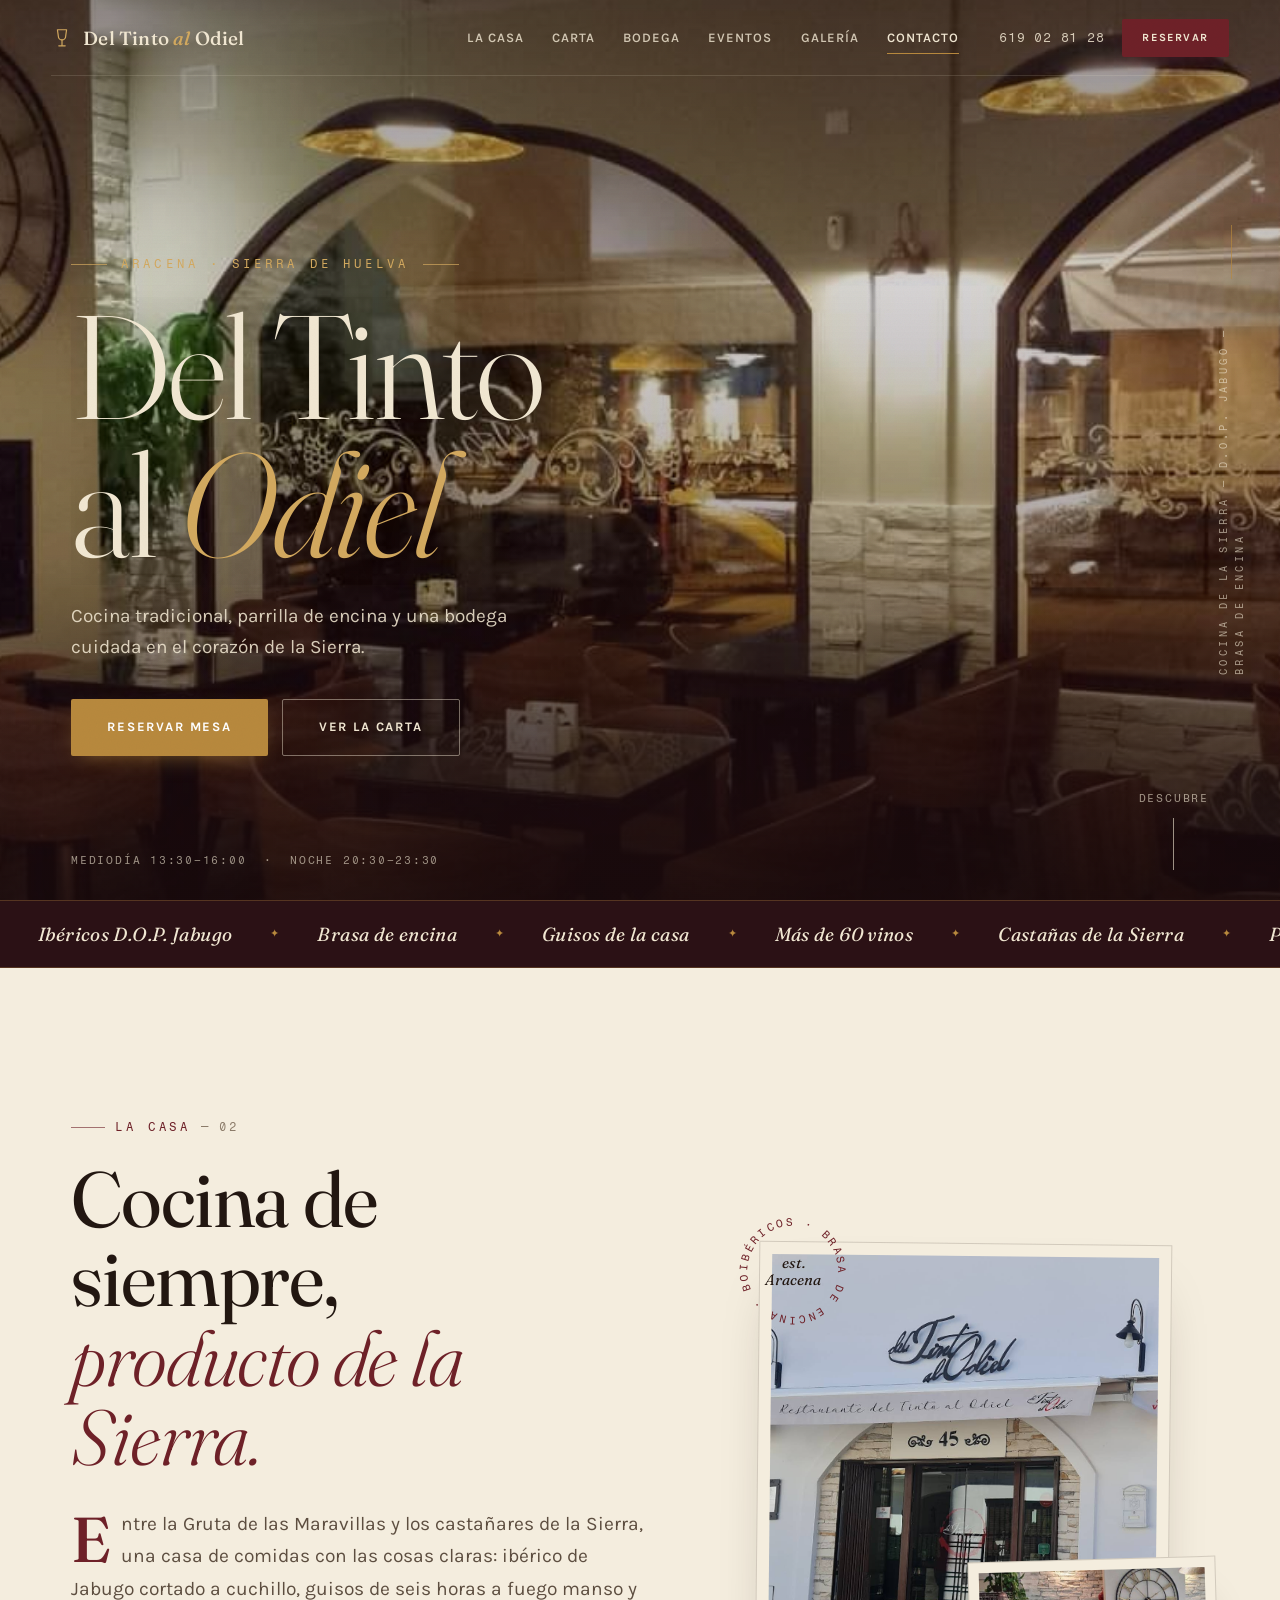
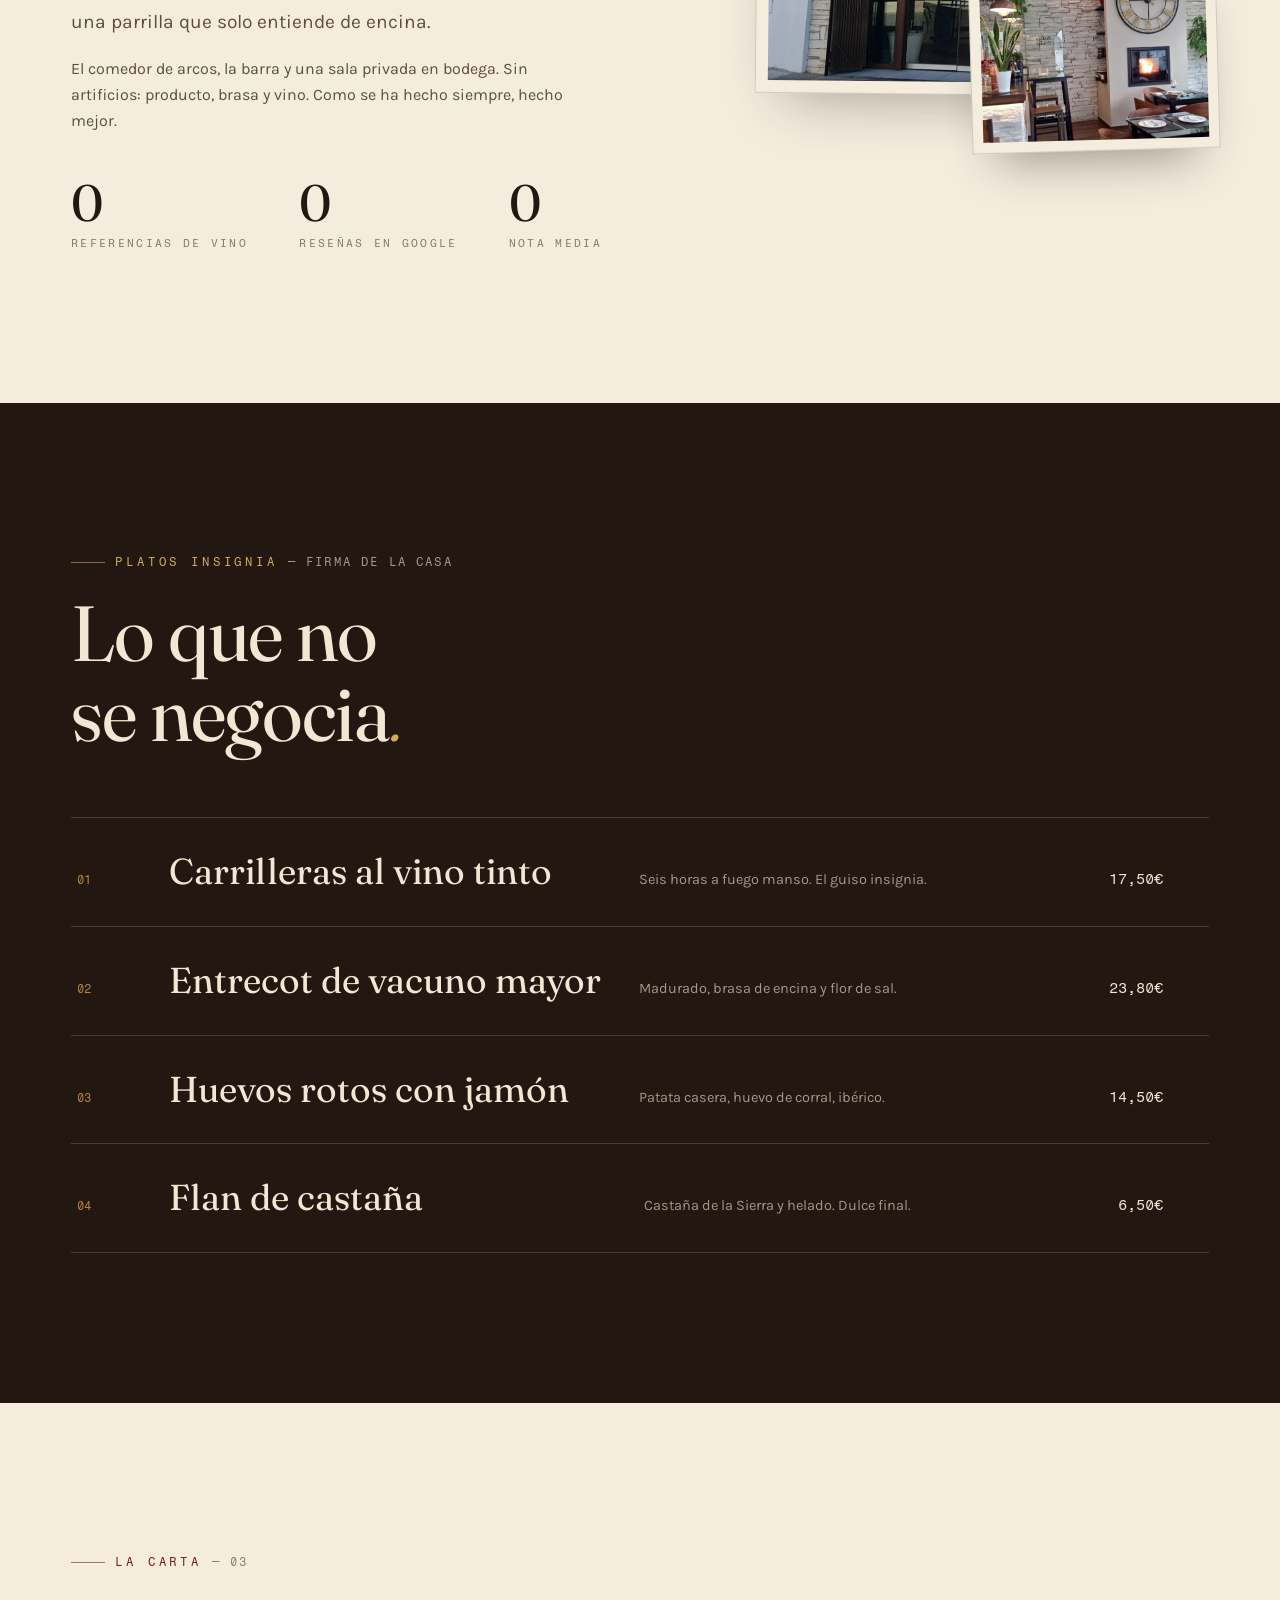
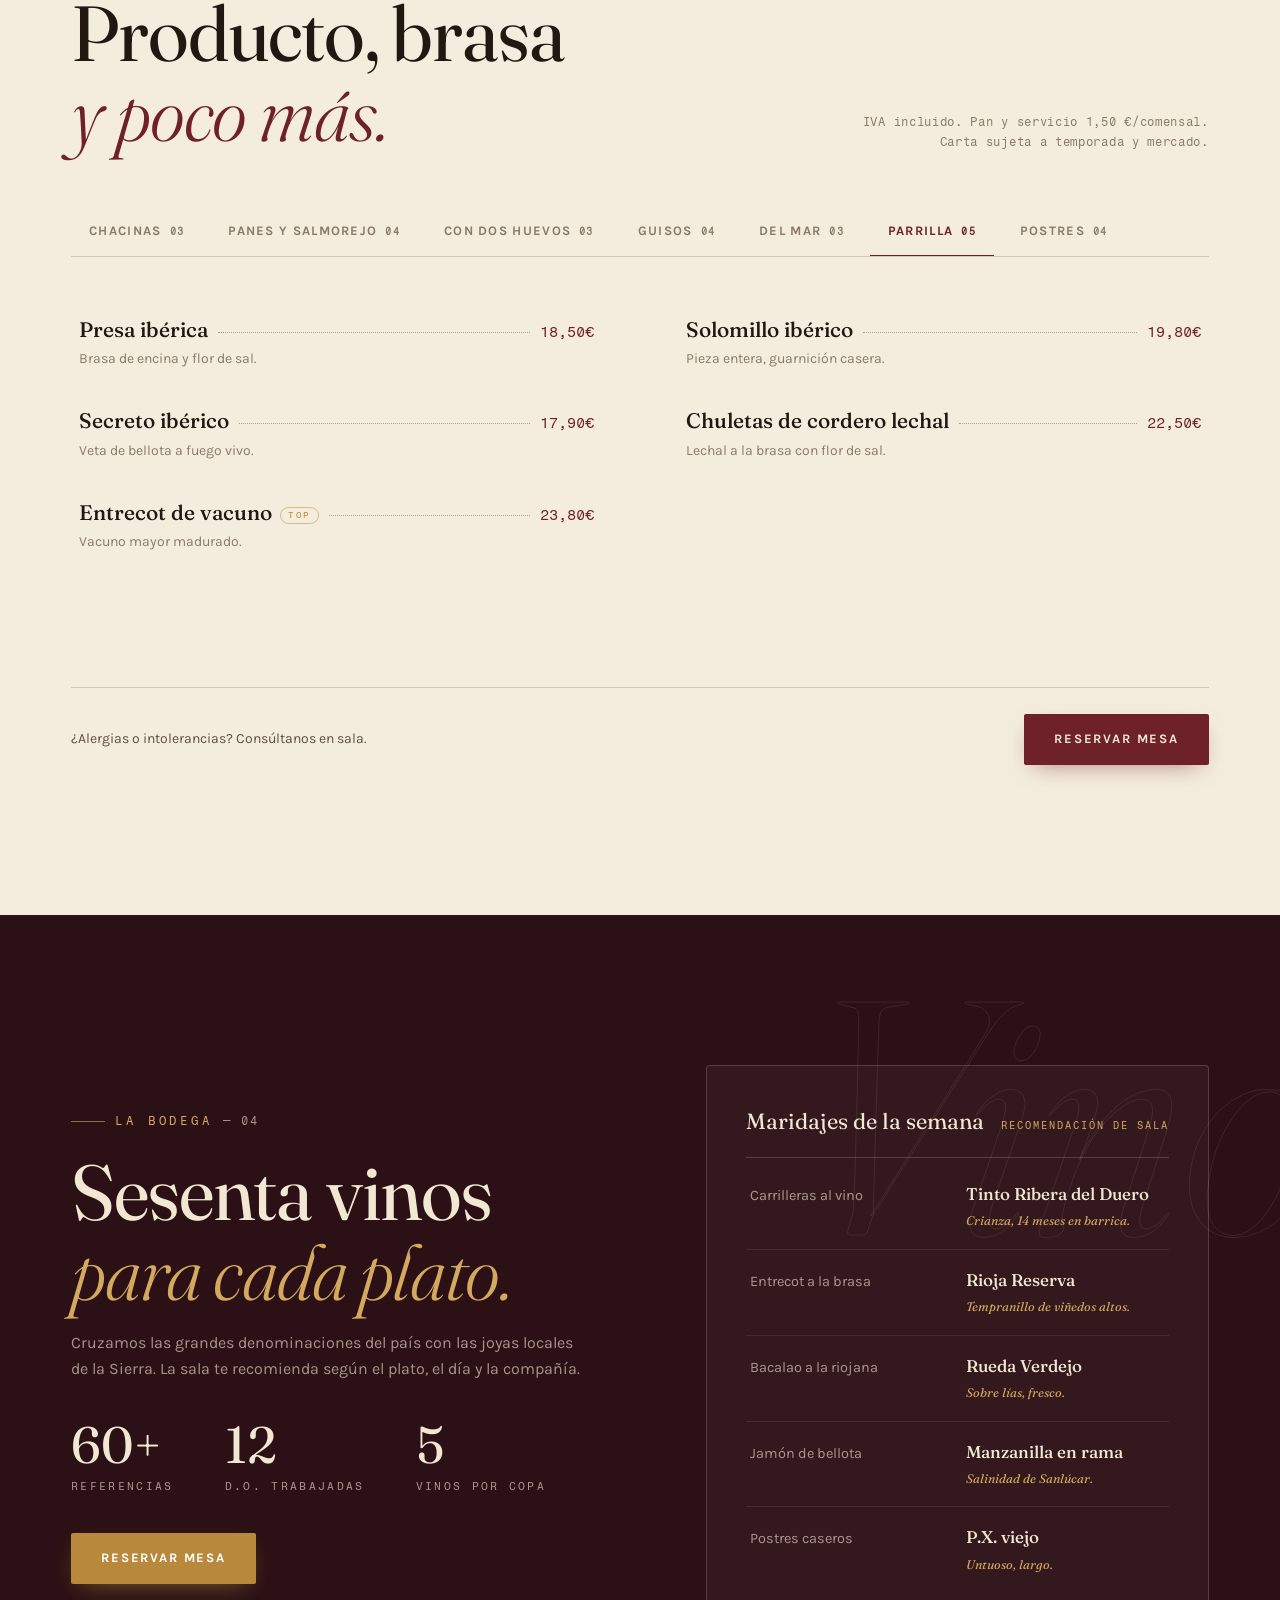
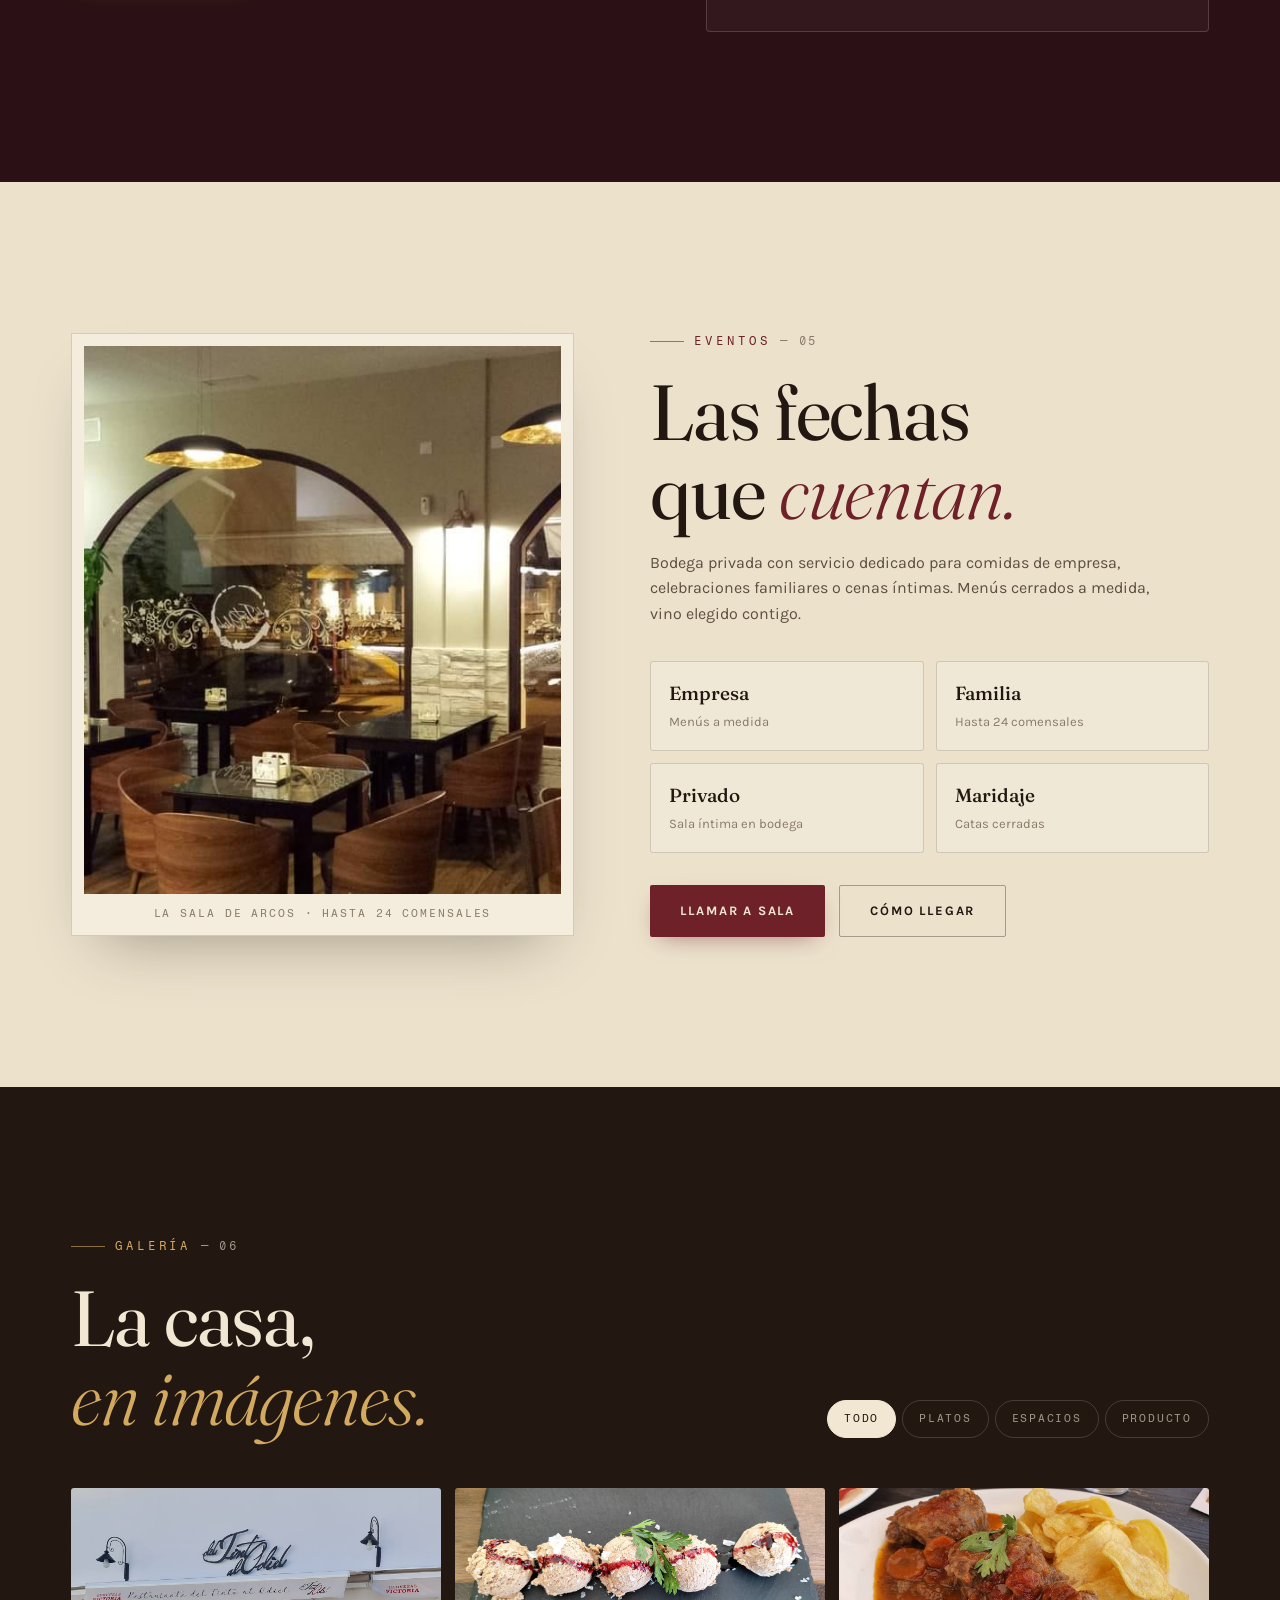
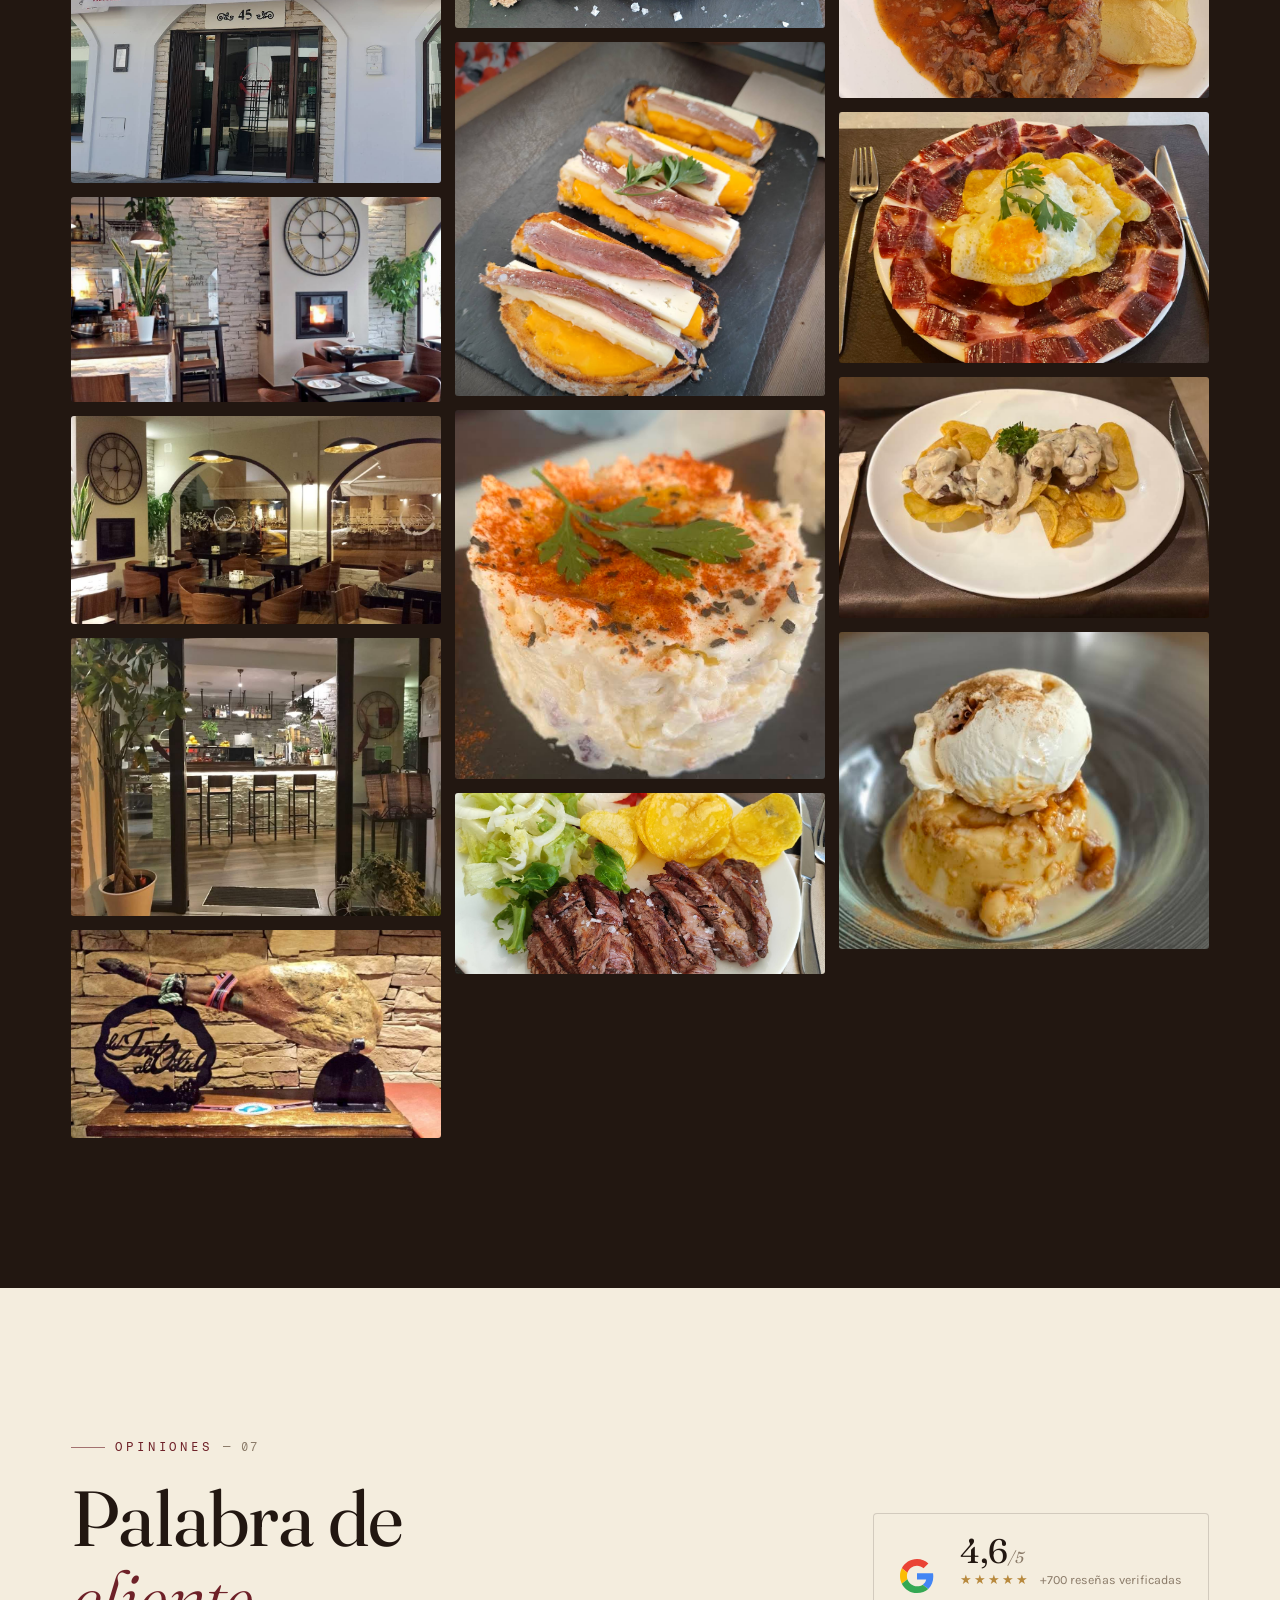
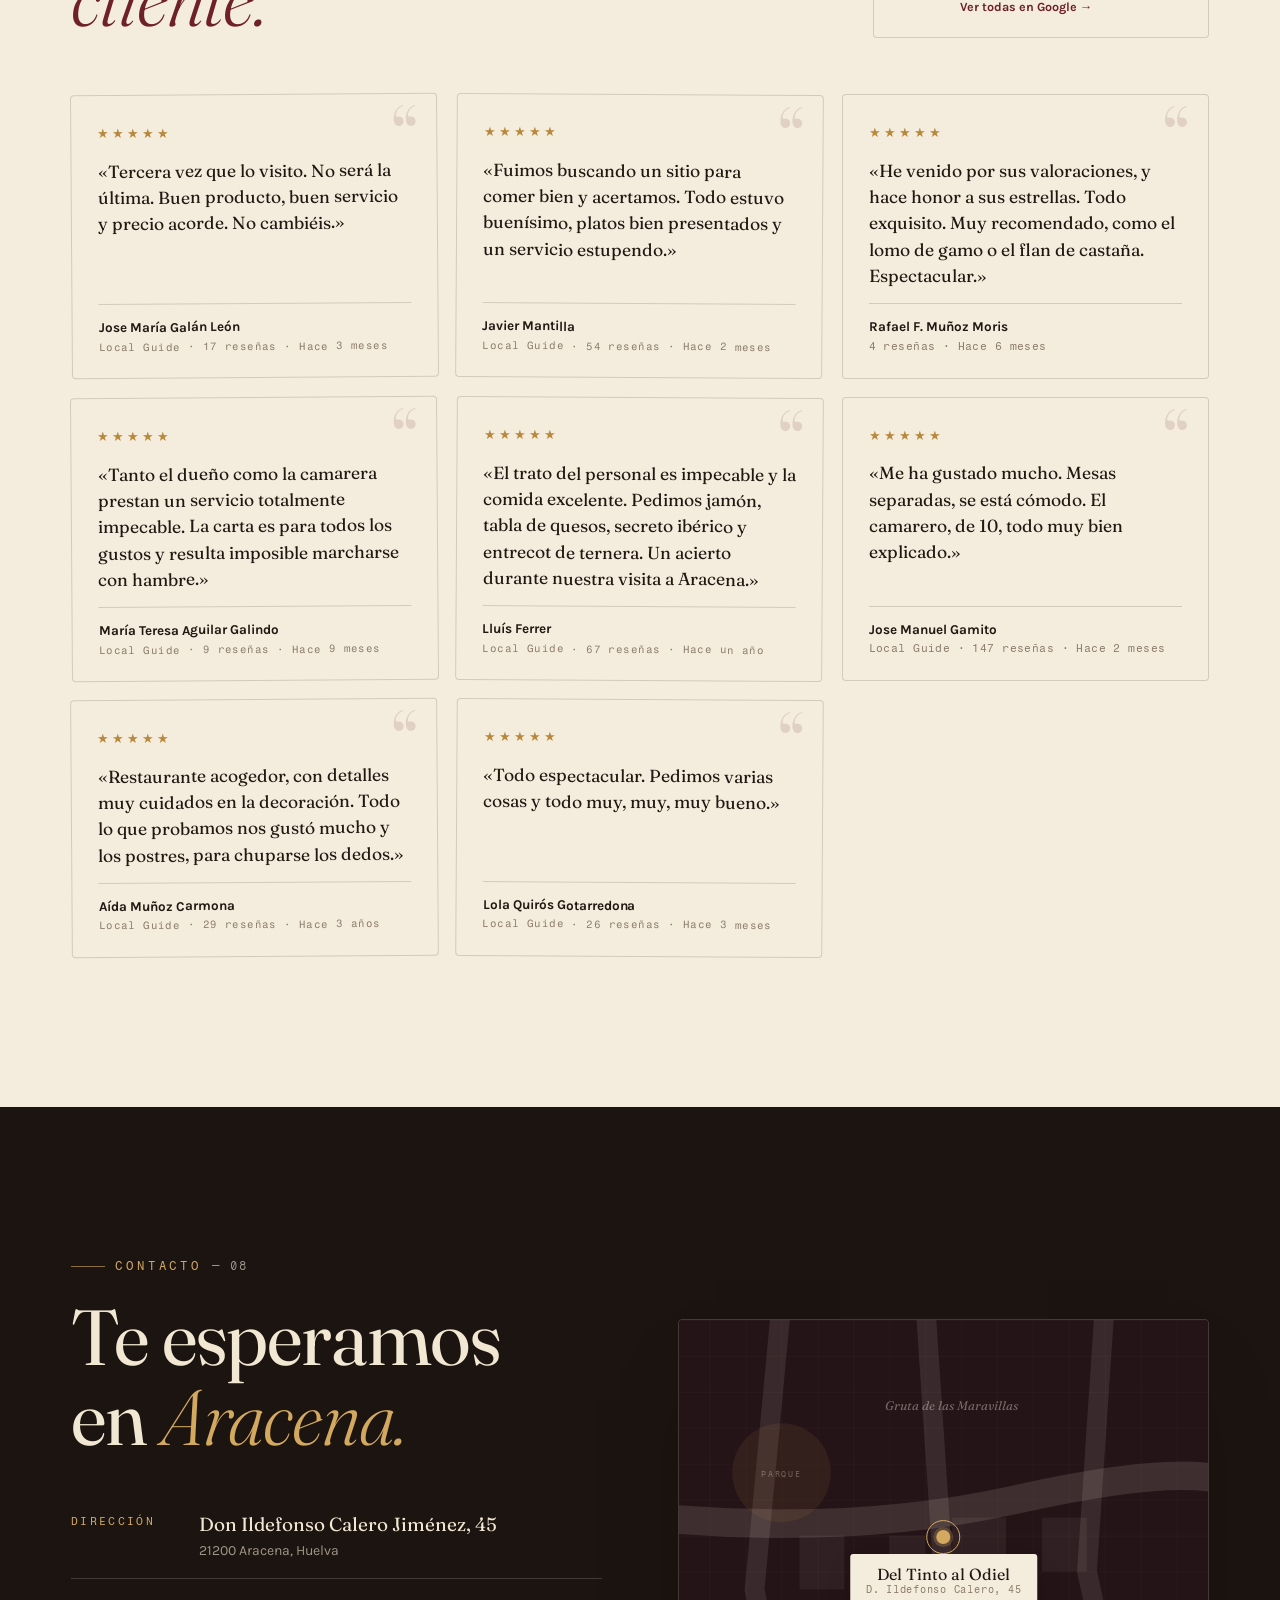
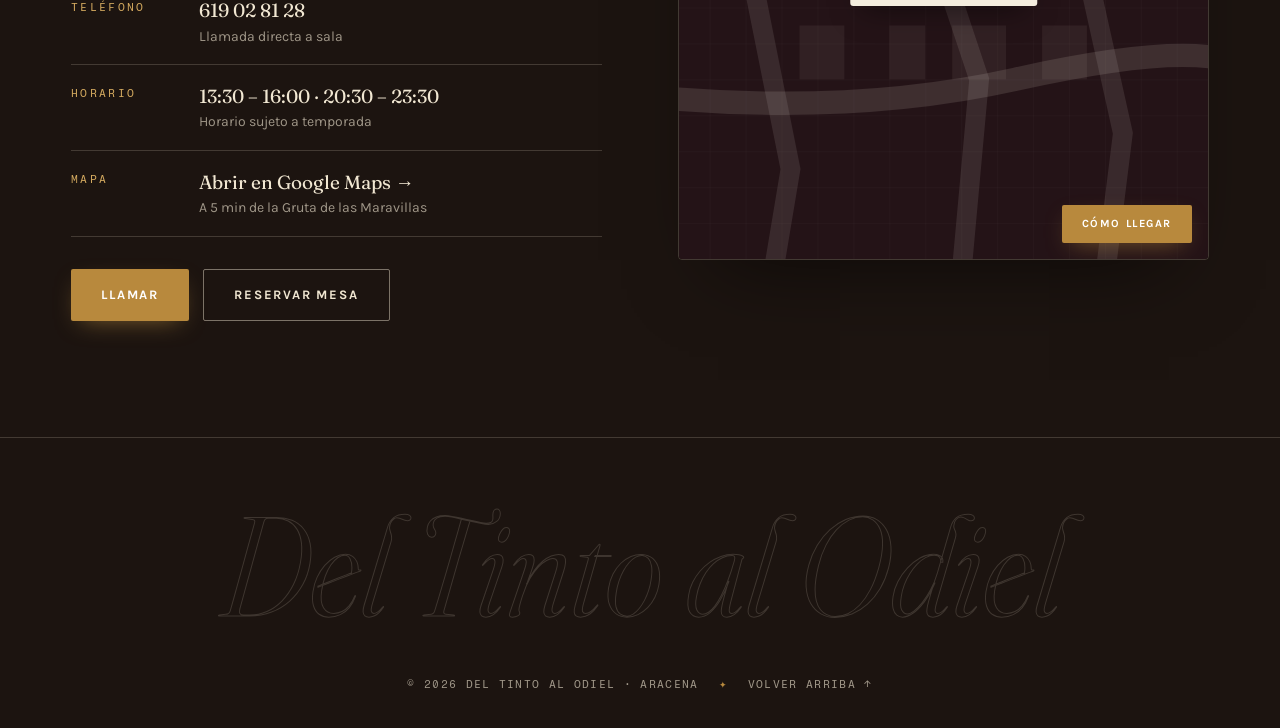
==== commit ae405893: "Rediseño completo: editorial de la Sierra (Fraunces, papel/vino/oro, one-page) - Nueva dirección vis" ====
--- a/index.html
+++ b/index.html
@@ -5,7 +5,7 @@
 <meta name="viewport" content="width=device-width, initial-scale=1, viewport-fit=cover">
 <title>Del Tinto al Odiel · Restaurante en Aracena</title>
 <meta name="description" content="Restaurante en Aracena (Sierra de Huelva). Cocina tradicional, ibéricos D.O.P. Jabugo, parrilla de encina y una bodega con más de sesenta referencias. Reserva tu mesa.">
-<meta name="theme-color" content="#17120d">
+<meta name="theme-color" content="#2b1115">
 <meta name="format-detection" content="telephone=no">
 <meta name="apple-mobile-web-app-capable" content="yes">
 <meta name="apple-mobile-web-app-status-bar-style" content="black-translucent">
@@ -14,7 +14,7 @@
 
 <meta property="og:type" content="restaurant">
 <meta property="og:title" content="Del Tinto al Odiel · Aracena">
-<meta property="og:description" content="Cocina de producto, brasa y vino en el corazón de la Sierra de Aracena.">
+<meta property="og:description" content="Cocina de producto, brasa de encina y vino en el corazón de la Sierra de Aracena.">
 <meta property="og:image" content="images/fachada.png">
 <meta property="og:url" content="https://deltintoalodiel.es/">
 <meta property="og:locale" content="es_ES">
@@ -23,13 +23,13 @@
 <meta name="twitter:description" content="Cocina tradicional, parrilla de encina y bodega cuidada en Aracena.">
 <meta name="twitter:image" content="images/fachada.png">
 
-<link rel="icon" href="data:image/svg+xml,%3Csvg xmlns='http://www.w3.org/2000/svg' viewBox='0 0 32 32'%3E%3Crect width='32' height='32' fill='%2317120d'/%3E%3Ctext x='16' y='23' font-family='Georgia,serif' font-size='20' fill='%23bfa063' text-anchor='middle'%3ET%3C/text%3E%3C/svg%3E">
+<link rel="icon" href="data:image/svg+xml,%3Csvg xmlns='http://www.w3.org/2000/svg' viewBox='0 0 32 32'%3E%3Crect width='32' height='32' rx='6' fill='%232b1115'/%3E%3Ctext x='16' y='23' font-family='Georgia,serif' font-style='italic' font-size='19' fill='%23d3a95f' text-anchor='middle'%3ET%3C/text%3E%3C/svg%3E">
 
 <link rel="preconnect" href="https://fonts.googleapis.com">
 <link rel="preconnect" href="https://fonts.gstatic.com" crossorigin>
-<link href="https://fonts.googleapis.com/css2?family=Cormorant+Garamond:ital,wght@0,400;0,500;0,600;1,400;1,500&family=Manrope:wght@400;500;600;700&family=Petit+Formal+Script&family=JetBrains+Mono:wght@400;500&display=swap" rel="stylesheet">
-<link rel="preload" as="image" href="images/sala-arcos.png">
-<link rel="stylesheet" href="styles.css?v=4">
+<link href="https://fonts.googleapis.com/css2?family=Fraunces:ital,opsz,wght@0,9..144,300;0,9..144,400;0,9..144,500;0,9..144,600;1,9..144,300;1,9..144,400;1,9..144,500&family=Karla:ital,wght@0,400;0,500;0,600;0,700;1,400&family=Fragment+Mono:ital@0;1&display=swap" rel="stylesheet">
+<link rel="preload" as="image" href="images/sala-arcos.png" fetchpriority="high">
+<link rel="stylesheet" href="styles.css?v=5">
 
 <script type="application/ld+json">
 {"@context":"https://schema.org","@type":"Restaurant","name":"Del Tinto al Odiel","image":"https://deltintoalodiel.es/images/fachada.png","@id":"https://deltintoalodiel.es/","url":"https://deltintoalodiel.es/","telephone":"+34619028128","priceRange":"€€","servesCuisine":["Tradicional","Parrilla","Ibéricos"],"address":{"@type":"PostalAddress","streetAddress":"Don Ildefonso Calero Jiménez, 45","addressLocality":"Aracena","addressRegion":"Huelva","postalCode":"21200","addressCountry":"ES"},"geo":{"@type":"GeoCoordinates","latitude":37.8893,"longitude":-6.5616},"openingHoursSpecification":[{"@type":"OpeningHoursSpecification","dayOfWeek":["Monday","Tuesday","Wednesday","Thursday","Friday","Saturday","Sunday"],"opens":"13:30","closes":"16:00"},{"@type":"OpeningHoursSpecification","dayOfWeek":["Monday","Tuesday","Wednesday","Thursday","Friday","Saturday","Sunday"],"opens":"20:30","closes":"23:30"}],"acceptsReservations":"True","aggregateRating":{"@type":"AggregateRating","ratingValue":"4.6","reviewCount":"700"}}
@@ -39,308 +39,375 @@
 
 <a class="sr-only" href="#main">Saltar al contenido</a>
 
+<!-- Velo de entrada -->
+<div class="veil" id="veil" aria-hidden="true">
+  <div class="veil-inner">
+    <span class="veil-script">Restaurante</span>
+    <span class="veil-name">Del Tinto al Odiel</span>
+    <span class="veil-line"></span>
+    <span class="veil-place">Aracena · Sierra de Huelva</span>
+  </div>
+</div>
+
+<!-- Progreso de scroll -->
+<div class="progress" aria-hidden="true"><span id="progress-bar"></span></div>
+
 <!-- ============================================================
      HEADER
      ============================================================ -->
-<header class="header on-dark">
-  <button class="brand" data-nav="home" aria-label="Del Tinto al Odiel — Inicio">
-    <svg class="brand-mark" viewBox="0 0 24 24" fill="none" aria-hidden="true">
-      <path d="M7 3h10l-1 7a4 4 0 0 1-8 0L7 3Z" stroke="currentColor" stroke-width="1.3" stroke-linejoin="round"/>
-      <path d="M12 14v6M8.5 20.5h7" stroke="currentColor" stroke-width="1.3" stroke-linecap="round"/>
-    </svg>
-    <span class="brand-name">Del Tinto al Odiel</span>
-  </button>
+<header class="header" id="header">
+  <a class="brand" href="#inicio" aria-label="Del Tinto al Odiel — Inicio">
+    <span class="brand-glyph" aria-hidden="true">
+      <svg viewBox="0 0 24 24" fill="none"><path d="M7 3h10l-1 7a4 4 0 0 1-8 0L7 3Z" stroke="currentColor" stroke-width="1.3" stroke-linejoin="round"/><path d="M12 14v6M8.5 20.5h7" stroke="currentColor" stroke-width="1.3" stroke-linecap="round"/></svg>
+    </span>
+    <span class="brand-text">Del Tinto <em>al</em> Odiel</span>
+  </a>
   <nav class="nav" aria-label="Principal">
-    <button data-nav="home">Inicio</button>
-    <button data-nav="carta">Carta</button>
-    <button data-nav="bodega">Bodega</button>
-    <button data-nav="eventos">Eventos</button>
-    <button data-nav="galeria">Galería</button>
-    <button data-nav="opiniones">Opiniones</button>
-    <button data-nav="contacto">Contacto</button>
+    <a href="#casa">La casa</a>
+    <a href="#carta">Carta</a>
+    <a href="#bodega">Bodega</a>
+    <a href="#eventos">Eventos</a>
+    <a href="#galeria">Galería</a>
+    <a href="#contacto">Contacto</a>
   </nav>
-  <button class="btn sm wine header-cta" data-reserve>Reservar</button>
-  <button class="menu-toggle" data-menu-open aria-label="Abrir menú" aria-expanded="false" aria-controls="mobile-menu">
-    <span></span><span></span>
-  </button>
+  <div class="header-right">
+    <a class="header-tel" href="tel:+34619028128">619 02 81 28</a>
+    <button class="btn btn-wine btn-sm" data-reserve>Reservar</button>
+    <button class="burger" data-menu-open aria-label="Abrir menú" aria-expanded="false" aria-controls="mobile-menu">
+      <span></span><span></span>
+    </button>
+  </div>
 </header>
 
-<!-- Mobile menu -->
-<aside id="mobile-menu" class="mobile-menu" aria-label="Menú de navegación" aria-hidden="true">
+<!-- Menú móvil -->
+<div id="mobile-menu" class="mobile-menu" aria-hidden="true" role="dialog" aria-modal="true" aria-label="Menú de navegación">
   <div class="mobile-menu-head">
-    <button class="brand" data-nav="home" data-menu-close aria-label="Inicio">
-      <svg class="brand-mark" viewBox="0 0 24 24" fill="none" aria-hidden="true">
-        <path d="M7 3h10l-1 7a4 4 0 0 1-8 0L7 3Z" stroke="currentColor" stroke-width="1.3" stroke-linejoin="round"/>
-        <path d="M12 14v6M8.5 20.5h7" stroke="currentColor" stroke-width="1.3" stroke-linecap="round"/>
-      </svg>
-      <span class="brand-name">Del Tinto al Odiel</span>
-    </button>
-    <button class="mobile-close" data-menu-close aria-label="Cerrar menú">Cerrar</button>
-  </div>
-  <nav class="nav-list" aria-label="Secciones">
-    <button data-nav="home"><span>Inicio</span><span class="idx">01</span></button>
-    <button data-nav="carta"><span>Carta</span><span class="idx">02</span></button>
-    <button data-nav="bodega"><span>Bodega</span><span class="idx">03</span></button>
-    <button data-nav="eventos"><span>Eventos</span><span class="idx">04</span></button>
-    <button data-nav="galeria"><span>Galería</span><span class="idx">05</span></button>
-    <button data-nav="opiniones"><span>Opiniones</span><span class="idx">06</span></button>
-    <button data-nav="contacto"><span>Contacto</span><span class="idx">07</span></button>
+    <span class="brand-text">Del Tinto <em>al</em> Odiel</span>
+    <button class="mobile-close" data-menu-close aria-label="Cerrar menú">Cerrar ×</button>
+  </div>
+  <nav class="mobile-nav" aria-label="Secciones">
+    <a href="#inicio" data-menu-close><em>01</em><span>Inicio</span></a>
+    <a href="#casa" data-menu-close><em>02</em><span>La casa</span></a>
+    <a href="#carta" data-menu-close><em>03</em><span>Carta</span></a>
+    <a href="#bodega" data-menu-close><em>04</em><span>Bodega</span></a>
+    <a href="#eventos" data-menu-close><em>05</em><span>Eventos</span></a>
+    <a href="#galeria" data-menu-close><em>06</em><span>Galería</span></a>
+    <a href="#opiniones" data-menu-close><em>07</em><span>Opiniones</span></a>
+    <a href="#contacto" data-menu-close><em>08</em><span>Contacto</span></a>
   </nav>
-  <div class="foot">
+  <div class="mobile-menu-foot">
     <a class="tel" href="tel:+34619028128">619 02 81 28</a>
-    <span>Don Ildefonso Calero Jiménez, 45 · 21200 Aracena</span>
-    <button class="btn wine" data-reserve data-menu-close style="margin-top:8px;align-self:flex-start;">Reservar mesa</button>
-  </div>
-</aside>
-
-<!-- ============================================================
-     APP — secciones independientes
-     ============================================================ -->
-<main class="app" id="main">
-
-  <!-- ===== Inicio ===== -->
-  <section class="view view-home grain" data-view="home" aria-label="Inicio">
-    <div class="hero-photo">
+    <span>D. Ildefonso Calero Jiménez, 45 · 21200 Aracena</span>
+    <button class="btn btn-gold" data-reserve data-menu-close>Reservar mesa</button>
+  </div>
+</div>
+
+<main id="main">
+
+  <!-- ============================================================
+       HERO
+       ============================================================ -->
+  <section class="hero" id="inicio" aria-label="Inicio">
+    <div class="hero-media" id="hero-media">
       <img src="images/sala-arcos.png" alt="Comedor de arcos del restaurante Del Tinto al Odiel" fetchpriority="high" decoding="async">
     </div>
-
-    <div class="hero-content">
-      <div class="hero-eyebrow reveal">
-        <span class="ornament"></span>
-        <span>Aracena · Sierra de Huelva</span>
-        <span class="ornament"></span>
-      </div>
-      <h1 class="hero-title reveal d1">
-        <span class="line">Del Tinto</span>
-        <span class="line">al <span class="amper">Odiel</span></span>
+    <div class="hero-shade" aria-hidden="true"></div>
+
+    <aside class="hero-rail" aria-hidden="true">
+      <span>Cocina de la Sierra — D.O.P. Jabugo — Brasa de encina</span>
+    </aside>
+
+    <div class="hero-body">
+      <p class="hero-eyebrow rv"><span class="tick"></span>Aracena · Sierra de Huelva<span class="tick"></span></p>
+      <h1 class="hero-title">
+        <span class="ht-line"><span class="rv-line">Del Tinto</span></span>
+        <span class="ht-line ht-italic"><span class="rv-line">al <em>Odiel</em></span></span>
       </h1>
-      <p class="hero-tagline reveal d2">Cocina tradicional, parrilla de encina y una bodega cuidada en el corazón de la Sierra.</p>
-      <div class="hero-cta reveal d3">
-        <button class="btn hero-reserve" data-reserve>Reservar mesa</button>
-        <button class="btn hero-reserve outline" data-nav="carta">Ver la carta</button>
-      </div>
-    </div>
-
-    <div class="hero-scroll" aria-hidden="true">
-      <span>Descubre</span>
-      <span class="rule"></span>
-    </div>
-  </section>
-
-  <!-- ===== Carta ===== -->
-  <section class="view view-carta" data-view="carta" aria-label="Carta">
-    <div class="carta-inner">
-      <aside class="carta-side">
-        <div class="eyebrow">— Carta de la casa</div>
-        <h2>La carta,<br>al detalle.<span class="script">producto · brasa · vino</span></h2>
-        <nav class="carta-tabs" id="carta-tabs" aria-label="Secciones de la carta"></nav>
-        <div class="carta-side-foot">
-          IVA incluido. Pan y servicio 1,50&nbsp;€/comensal.<br>
-          Carta sujeta a temporada y mercado.
-        </div>
-      </aside>
-      <div class="carta-main">
-        <div class="carta-main-head" id="carta-head"></div>
-        <div class="menu-list" id="carta-list"></div>
-        <div class="carta-foot">
-          <span>¿Alergias o intolerancias? Consúltanos en sala.</span>
-          <button class="btn ghost" data-reserve>Reservar mesa</button>
-        </div>
-      </div>
-    </div>
-  </section>
-
-  <!-- ===== Bodega ===== -->
-  <section class="view view-bodega" data-view="bodega" aria-label="Bodega">
-    <div class="bodega-inner">
-      <div class="bodega-left">
-        <div class="eyebrow gold reveal">— La bodega</div>
-        <h2 class="h1 reveal d1">Sesenta vinos<br><em>para acompañar</em><br>cada plato.</h2>
-        <p class="reveal d2">
-          Cruzamos las grandes denominaciones del país con las joyas locales
-          de la Sierra. La sala te recomienda según el día.
-        </p>
-        <div class="bodega-stats reveal d2">
-          <div class="bodega-stat"><strong>60+</strong><em>Referencias</em></div>
-          <div class="bodega-stat"><strong>12</strong><em>D.O. trabajadas</em></div>
-          <div class="bodega-stat"><strong>5</strong><em>Vinos por copa</em></div>
-        </div>
-        <button class="btn wine reveal d3" data-reserve>Reservar mesa</button>
-      </div>
-      <div class="bodega-right reveal d1">
-        <div class="bodega-card">
-          <div class="top">
-            <div>
-              <div class="eyebrow gold">— Maridajes</div>
-              <h4>Sugeridos para esta semana.</h4>
-            </div>
-            <span class="tag">Sala</span>
-          </div>
-          <div id="pairings"></div>
-        </div>
-      </div>
-    </div>
-  </section>
-
-  <!-- ===== Eventos ===== -->
-  <section class="view view-eventos" data-view="eventos" aria-label="Eventos">
-    <div class="eventos-inner">
-      <div class="eventos-left">
-        <div class="eyebrow reveal">— Eventos y celebraciones</div>
-        <h2 class="h1 reveal d1">Una sala<br>privada para<br>las <em>fechas que<br>cuentan</em>.</h2>
-        <p class="reveal d2" style="margin-top:18px;">
-          Bodega privada con servicio dedicado para comidas de empresa, celebraciones
-          familiares o cenas íntimas. Menús cerrados a medida.
-        </p>
-        <div class="events-grid reveal d2">
-          <div class="event-pill"><strong>Empresa</strong><span>Menús a medida</span></div>
-          <div class="event-pill"><strong>Familia</strong><span>Hasta 24 comensales</span></div>
-          <div class="event-pill"><strong>Privado</strong><span>Sala íntima</span></div>
-          <div class="event-pill"><strong>Maridaje</strong><span>Cata cerrada</span></div>
-        </div>
-        <div class="eventos-cta reveal d3">
-          <a href="tel:+34619028128" class="btn wine">Llamar a sala</a>
-          <button class="btn ghost" data-nav="contacto">Cómo llegar</button>
-        </div>
-      </div>
-      <div class="eventos-right">
+      <p class="hero-sub rv d3">Cocina tradicional, parrilla de encina y una bodega<br class="only-desktop"> cuidada en el corazón de la Sierra.</p>
+      <div class="hero-cta rv d4">
+        <button class="btn btn-gold btn-lg" data-reserve>Reservar mesa</button>
+        <a class="btn btn-line btn-lg" href="#carta">Ver la carta</a>
+      </div>
+    </div>
+
+    <div class="hero-foot" aria-hidden="true">
+      <span class="hf-left rv d5">Mediodía 13:30–16:00 &nbsp;·&nbsp; Noche 20:30–23:30</span>
+      <span class="hf-scroll rv d5"><span>Descubre</span><i></i></span>
+    </div>
+  </section>
+
+  <!-- Marquee -->
+  <div class="marquee" aria-hidden="true">
+    <div class="marquee-track" id="marquee-track">
+      <span>Ibéricos D.O.P. Jabugo</span><i>✦</i>
+      <span>Brasa de encina</span><i>✦</i>
+      <span>Guisos de la casa</span><i>✦</i>
+      <span>Más de 60 vinos</span><i>✦</i>
+      <span>Castañas de la Sierra</span><i>✦</i>
+      <span>Producto de mercado</span><i>✦</i>
+    </div>
+  </div>
+
+  <!-- ============================================================
+       LA CASA
+       ============================================================ -->
+  <section class="casa section" id="casa" aria-label="La casa">
+    <div class="wrap casa-grid">
+      <div class="casa-text">
+        <p class="kicker rv">La casa <span class="k-num">— 02</span></p>
+        <h2 class="display rv d1">Cocina de siempre,<br><em>producto de la Sierra.</em></h2>
+        <p class="lead rv d2"><span class="dropcap">E</span>ntre la Gruta de las Maravillas y los castañares de la Sierra, una casa de comidas con las cosas claras: ibérico de Jabugo cortado a cuchillo, guisos de seis horas a fuego manso y una parrilla que solo entiende de encina.</p>
+        <p class="body-copy rv d2">El comedor de arcos, la barra y una sala privada en bodega. Sin artificios: producto, brasa y vino. Como se ha hecho siempre, hecho mejor.</p>
+        <div class="casa-stats rv d3">
+          <div class="stat"><strong data-count="60" data-suffix="+">0</strong><span>Referencias de vino</span></div>
+          <div class="stat"><strong data-count="700" data-suffix="+">0</strong><span>Reseñas en Google</span></div>
+          <div class="stat"><strong data-count="4.6" data-decimal="1">0</strong><span>Nota media</span></div>
+        </div>
+      </div>
+      <div class="casa-collage rv d2">
+        <figure class="cc-main"><img src="images/fachada.png" alt="Fachada del restaurante en Aracena" loading="lazy" decoding="async"></figure>
+        <figure class="cc-over"><img src="images/interior-reloj.png" alt="Sala principal con reloj de pared" loading="lazy" decoding="async"></figure>
+        <div class="cc-badge" aria-hidden="true">
+          <svg viewBox="0 0 120 120">
+            <defs><path id="badge-circle" d="M60,60 m-44,0 a44,44 0 1,1 88,0 a44,44 0 1,1 -88,0"/></defs>
+            <text><textPath href="#badge-circle">IBÉRICOS · BRASA DE ENCINA · BODEGA · SIERRA DE ARACENA ·</textPath></text>
+          </svg>
+          <span class="cc-badge-core">est.<br>Aracena</span>
+        </div>
+      </div>
+    </div>
+  </section>
+
+  <!-- ============================================================
+       PLATOS INSIGNIA
+       ============================================================ -->
+  <section class="insignia section section-dark" id="insignia" aria-label="Platos insignia">
+    <div class="wrap">
+      <p class="kicker gold rv">Platos insignia <span class="k-num">— firma de la casa</span></p>
+      <h2 class="display rv d1">Lo que no<br>se negocia<em>.</em></h2>
+      <div class="dish-list rv d2" id="dish-list">
+        <a class="dish-row" href="#carta" data-img="images/carrilleras.png">
+          <span class="dr-num">01</span>
+          <span class="dr-name">Carrilleras al vino tinto</span>
+          <span class="dr-desc">Seis horas a fuego manso. El guiso insignia.</span>
+          <span class="dr-price">17,50€</span>
+        </a>
+        <a class="dish-row" href="#carta" data-img="images/entrecot.png">
+          <span class="dr-num">02</span>
+          <span class="dr-name">Entrecot de vacuno mayor</span>
+          <span class="dr-desc">Madurado, brasa de encina y flor de sal.</span>
+          <span class="dr-price">23,80€</span>
+        </a>
+        <a class="dish-row" href="#carta" data-img="images/huevos-jamon.png">
+          <span class="dr-num">03</span>
+          <span class="dr-name">Huevos rotos con jamón</span>
+          <span class="dr-desc">Patata casera, huevo de corral, ibérico.</span>
+          <span class="dr-price">14,50€</span>
+        </a>
+        <a class="dish-row" href="#carta" data-img="images/flan-castana.png">
+          <span class="dr-num">04</span>
+          <span class="dr-name">Flan de castaña</span>
+          <span class="dr-desc">Castaña de la Sierra y helado. Dulce final.</span>
+          <span class="dr-price">6,50€</span>
+        </a>
+      </div>
+      <img class="dish-float" id="dish-float" src="" alt="" aria-hidden="true">
+    </div>
+  </section>
+
+  <!-- ============================================================
+       CARTA
+       ============================================================ -->
+  <section class="carta section" id="carta" aria-label="Carta">
+    <div class="wrap">
+      <div class="carta-head">
+        <div>
+          <p class="kicker rv">La carta <span class="k-num">— 03</span></p>
+          <h2 class="display rv d1">Producto, brasa<br><em>y poco más.</em></h2>
+        </div>
+        <p class="carta-note rv d2">IVA incluido. Pan y servicio 1,50&nbsp;€/comensal.<br>Carta sujeta a temporada y mercado.</p>
+      </div>
+      <nav class="carta-tabs rv d2" id="carta-tabs" aria-label="Secciones de la carta"></nav>
+      <div class="carta-body rv d3">
+        <div class="carta-list" id="carta-list"></div>
+      </div>
+      <div class="carta-foot rv">
+        <span>¿Alergias o intolerancias? Consúltanos en sala.</span>
+        <button class="btn btn-wine" data-reserve>Reservar mesa</button>
+      </div>
+    </div>
+  </section>
+
+  <!-- ============================================================
+       BODEGA
+       ============================================================ -->
+  <section class="bodega section section-wine" id="bodega" aria-label="Bodega">
+    <span class="bodega-word" aria-hidden="true">Vino</span>
+    <div class="wrap bodega-grid">
+      <div class="bodega-text">
+        <p class="kicker gold rv">La bodega <span class="k-num">— 04</span></p>
+        <h2 class="display rv d1">Sesenta vinos<br><em>para cada plato.</em></h2>
+        <p class="body-copy rv d2">Cruzamos las grandes denominaciones del país con las joyas locales de la Sierra. La sala te recomienda según el plato, el día y la compañía.</p>
+        <div class="bodega-stats rv d3">
+          <div class="stat"><strong>60+</strong><span>Referencias</span></div>
+          <div class="stat"><strong>12</strong><span>D.O. trabajadas</span></div>
+          <div class="stat"><strong>5</strong><span>Vinos por copa</span></div>
+        </div>
+        <button class="btn btn-gold rv d4" data-reserve>Reservar mesa</button>
+      </div>
+      <div class="bodega-pairings rv d2">
+        <div class="bp-head"><span>Maridajes de la semana</span><i>recomendación de sala</i></div>
+        <div id="pairings"></div>
+      </div>
+    </div>
+  </section>
+
+  <!-- ============================================================
+       EVENTOS
+       ============================================================ -->
+  <section class="eventos section" id="eventos" aria-label="Eventos">
+    <div class="wrap eventos-grid">
+      <figure class="eventos-media rv">
         <img src="images/sala-arcos.png" alt="Comedor de arcos preparado para un evento privado" loading="lazy" decoding="async">
-      </div>
-    </div>
-  </section>
-
-  <!-- ===== Galería ===== -->
-  <section class="view view-galeria" data-view="galeria" aria-label="Galería">
-    <div class="galeria-inner">
+        <figcaption>La sala de arcos · hasta 24 comensales</figcaption>
+      </figure>
+      <div class="eventos-text">
+        <p class="kicker rv">Eventos <span class="k-num">— 05</span></p>
+        <h2 class="display rv d1">Las fechas<br>que <em>cuentan.</em></h2>
+        <p class="body-copy rv d2">Bodega privada con servicio dedicado para comidas de empresa, celebraciones familiares o cenas íntimas. Menús cerrados a medida, vino elegido contigo.</p>
+        <ul class="eventos-pills rv d3">
+          <li><strong>Empresa</strong><span>Menús a medida</span></li>
+          <li><strong>Familia</strong><span>Hasta 24 comensales</span></li>
+          <li><strong>Privado</strong><span>Sala íntima en bodega</span></li>
+          <li><strong>Maridaje</strong><span>Catas cerradas</span></li>
+        </ul>
+        <div class="eventos-cta rv d4">
+          <a href="tel:+34619028128" class="btn btn-wine">Llamar a sala</a>
+          <a class="btn btn-line-ink" href="#contacto">Cómo llegar</a>
+        </div>
+      </div>
+    </div>
+  </section>
+
+  <!-- ============================================================
+       GALERÍA
+       ============================================================ -->
+  <section class="galeria section section-dark" id="galeria" aria-label="Galería">
+    <div class="wrap">
       <div class="galeria-head">
-        <h2 class="h2 reveal">La casa,<span class="script">en imágenes</span></h2>
-        <div class="galeria-filter reveal d1" role="tablist" aria-label="Filtrar galería">
-          <button class="active" data-filter="todo">Todo</button>
-          <button data-filter="plato">Platos</button>
-          <button data-filter="espacio">Espacios</button>
-          <button data-filter="producto">Producto</button>
-        </div>
-      </div>
-      <div class="galeria-grid" id="galeria-grid"></div>
-    </div>
-  </section>
-
-  <!-- ===== Opiniones ===== -->
-  <section class="view view-opiniones" data-view="opiniones" aria-label="Opiniones">
-    <div class="opiniones-inner">
-      <aside class="opiniones-side">
-        <div class="eyebrow">— Opiniones</div>
-        <h2>Lo que dicen<br>los <em>clientes</em>.</h2>
-        <div class="rating-card">
-          <div class="top">
-            <svg class="gicon" viewBox="0 0 48 48" xmlns="http://www.w3.org/2000/svg" aria-hidden="true">
-              <path fill="#EA4335" d="M24 9.5c3.54 0 6.71 1.22 9.21 3.6l6.85-6.85C35.9 2.38 30.47 0 24 0 14.62 0 6.51 5.38 2.56 13.22l7.98 6.19C12.43 13.72 17.74 9.5 24 9.5z"/>
-              <path fill="#4285F4" d="M46.98 24.55c0-1.57-.15-3.09-.38-4.55H24v9.02h12.94c-.58 2.96-2.26 5.48-4.78 7.18l7.73 6c4.51-4.18 7.09-10.36 7.09-17.65z"/>
-              <path fill="#FBBC05" d="M10.53 28.59c-.48-1.45-.76-2.99-.76-4.59s.27-3.14.76-4.59l-7.98-6.19C.92 16.46 0 20.12 0 24c0 3.88.92 7.54 2.56 10.78l7.97-6.19z"/>
-              <path fill="#34A853" d="M24 48c6.48 0 11.93-2.13 15.89-5.81l-7.73-6c-2.15 1.45-4.92 2.3-8.16 2.3-6.26 0-11.57-4.22-13.47-9.91l-7.98 6.19C6.51 42.62 14.62 48 24 48z"/>
-            </svg>
-            <span>Reseñas verificadas en Google</span>
-          </div>
-          <div class="score">
-            <span class="num">4,6<em>/5</em></span>
-            <div><div class="stars" aria-hidden="true">★★★★★</div></div>
-          </div>
-          <div class="count">Basado en <strong>+700 reseñas</strong></div>
-          <a class="gmaps" href="https://maps.app.goo.gl/wG11AXeG9v4pcQAy8" target="_blank" rel="noopener"><span>Ver todas en Google →</span></a>
-        </div>
-      </aside>
-      <div class="opiniones-main">
-        <div class="opiniones-grid" id="opiniones-grid"></div>
-      </div>
-    </div>
-  </section>
-
-  <!-- ===== Contacto ===== -->
-  <section class="view view-contacto" data-view="contacto" aria-label="Contacto">
-    <div class="contacto-inner">
-      <div class="contacto-left">
-        <div class="eyebrow reveal">— Ubicación &amp; contacto</div>
-        <h2 class="h1 reveal d1">Te esperamos<br>en <em>Aracena</em>.</h2>
-        <dl class="contacto-details reveal d2">
-          <div class="detail-row">
-            <dt>Dirección</dt>
-            <dd><strong>Don Ildefonso Calero, 45</strong>21200 Aracena, Huelva</dd>
-          </div>
-          <div class="detail-row">
-            <dt>Teléfono</dt>
-            <dd><a href="tel:+34619028128"><strong>619 02 81 28</strong></a>Llamada directa a sala</dd>
-          </div>
-          <div class="detail-row">
-            <dt>Horario</dt>
-            <dd><strong>13:30 – 16:00 · 20:30 – 23:30</strong>Horario sujeto a temporada</dd>
-          </div>
-          <div class="detail-row">
-            <dt>Mapa</dt>
-            <dd><a href="https://maps.app.goo.gl/wG11AXeG9v4pcQAy8" target="_blank" rel="noopener">Abrir en Google Maps →</a></dd>
-          </div>
+        <div>
+          <p class="kicker gold rv">Galería <span class="k-num">— 06</span></p>
+          <h2 class="display rv d1">La casa,<br><em>en imágenes.</em></h2>
+        </div>
+        <div class="galeria-filter rv d2" role="tablist" aria-label="Filtrar galería">
+          <button class="active" data-filter="todo" aria-selected="true">Todo</button>
+          <button data-filter="plato" aria-selected="false">Platos</button>
+          <button data-filter="espacio" aria-selected="false">Espacios</button>
+          <button data-filter="producto" aria-selected="false">Producto</button>
+        </div>
+      </div>
+      <div class="galeria-grid rv d2" id="galeria-grid"></div>
+    </div>
+  </section>
+
+  <!-- ============================================================
+       OPINIONES
+       ============================================================ -->
+  <section class="opiniones section" id="opiniones" aria-label="Opiniones">
+    <div class="wrap">
+      <div class="op-head">
+        <div>
+          <p class="kicker rv">Opiniones <span class="k-num">— 07</span></p>
+          <h2 class="display rv d1">Palabra de<br><em>cliente.</em></h2>
+        </div>
+        <div class="op-score rv d2">
+          <svg class="gicon" viewBox="0 0 48 48" xmlns="http://www.w3.org/2000/svg" aria-hidden="true">
+            <path fill="#EA4335" d="M24 9.5c3.54 0 6.71 1.22 9.21 3.6l6.85-6.85C35.9 2.38 30.47 0 24 0 14.62 0 6.51 5.38 2.56 13.22l7.98 6.19C12.43 13.72 17.74 9.5 24 9.5z"/>
+            <path fill="#4285F4" d="M46.98 24.55c0-1.57-.15-3.09-.38-4.55H24v9.02h12.94c-.58 2.96-2.26 5.48-4.78 7.18l7.73 6c4.51-4.18 7.09-10.36 7.09-17.65z"/>
+            <path fill="#FBBC05" d="M10.53 28.59c-.48-1.45-.76-2.99-.76-4.59s.27-3.14.76-4.59l-7.98-6.19C.92 16.46 0 20.12 0 24c0 3.88.92 7.54 2.56 10.78l7.97-6.19z"/>
+            <path fill="#34A853" d="M24 48c6.48 0 11.93-2.13 15.89-5.81l-7.73-6c-2.15 1.45-4.92 2.3-8.16 2.3-6.26 0-11.57-4.22-13.47-9.91l-7.98 6.19C6.51 42.62 14.62 48 24 48z"/>
+          </svg>
+          <div class="op-score-num">4,6<em>/5</em></div>
+          <div class="op-score-meta"><span class="stars" aria-hidden="true">★★★★★</span><span>+700 reseñas verificadas</span></div>
+          <a href="https://maps.app.goo.gl/wG11AXeG9v4pcQAy8" target="_blank" rel="noopener">Ver todas en Google →</a>
+        </div>
+      </div>
+      <div class="op-grid rv d2" id="opiniones-grid"></div>
+    </div>
+  </section>
+
+  <!-- ============================================================
+       CONTACTO
+       ============================================================ -->
+  <section class="contacto section section-ink" id="contacto" aria-label="Contacto">
+    <div class="wrap contacto-grid">
+      <div class="contacto-text">
+        <p class="kicker gold rv">Contacto <span class="k-num">— 08</span></p>
+        <h2 class="display rv d1">Te esperamos<br>en <em>Aracena.</em></h2>
+        <dl class="contacto-details rv d2">
+          <div><dt>Dirección</dt><dd><strong>Don Ildefonso Calero Jiménez, 45</strong>21200 Aracena, Huelva</dd></div>
+          <div><dt>Teléfono</dt><dd><a href="tel:+34619028128"><strong>619 02 81 28</strong></a>Llamada directa a sala</dd></div>
+          <div><dt>Horario</dt><dd><strong>13:30 – 16:00 · 20:30 – 23:30</strong>Horario sujeto a temporada</dd></div>
+          <div><dt>Mapa</dt><dd><a href="https://maps.app.goo.gl/wG11AXeG9v4pcQAy8" target="_blank" rel="noopener"><strong>Abrir en Google Maps →</strong></a>A 5 min de la Gruta de las Maravillas</dd></div>
         </dl>
-        <div class="contacto-cta reveal d3">
-          <a href="tel:+34619028128" class="btn">Llamar</a>
-          <button class="btn ghost" data-reserve>Reservar</button>
-        </div>
-        <div class="contacto-foot">© <span id="year">2026</span> Del Tinto al Odiel · Aracena</div>
-      </div>
-      <div class="map" aria-label="Mapa estilizado de la ubicación">
-        <span class="map-stamp">Aracena · Sierra de Huelva</span>
+        <div class="contacto-cta rv d3">
+          <a href="tel:+34619028128" class="btn btn-gold">Llamar</a>
+          <button class="btn btn-line" data-reserve>Reservar mesa</button>
+        </div>
+      </div>
+      <div class="map rv d2" aria-label="Mapa estilizado de la ubicación">
         <svg viewBox="0 0 600 600" preserveAspectRatio="xMidYMid slice" xmlns="http://www.w3.org/2000/svg" aria-hidden="true">
           <defs>
             <pattern id="grid" width="40" height="40" patternUnits="userSpaceOnUse">
-              <path d="M40 0 L0 0 0 40" fill="none" stroke="rgba(23,18,13,0.06)" stroke-width="1"/>
+              <path d="M40 0 L0 0 0 40" fill="none" stroke="rgba(243,236,221,0.05)" stroke-width="1"/>
             </pattern>
           </defs>
-          <rect width="600" height="600" fill="#ece2cf"/>
+          <rect width="600" height="600" fill="#241317"/>
           <rect width="600" height="600" fill="url(#grid)"/>
-          <path d="M -20 220 Q 200 240 380 200 T 620 180" stroke="#fbf7ef" stroke-width="32" fill="none" stroke-linecap="round"/>
-          <path d="M 120 -20 L 90 300 L 130 500 L 110 620" stroke="#fbf7ef" stroke-width="22" fill="none" stroke-linecap="round"/>
-          <path d="M 280 -20 L 300 280 L 340 400 L 320 620" stroke="#fbf7ef" stroke-width="22" fill="none" stroke-linecap="round"/>
-          <path d="M 480 -20 L 460 280 L 500 460 L 480 620" stroke="#fbf7ef" stroke-width="22" fill="none" stroke-linecap="round"/>
-          <path d="M -20 420 Q 200 440 380 400 T 620 380" stroke="#fbf7ef" stroke-width="26" fill="none" stroke-linecap="round"/>
-          <path d="M 200 80 L 220 540" stroke="#fbf7ef" stroke-width="10" fill="none"/>
-          <path d="M 380 80 L 400 540" stroke="#fbf7ef" stroke-width="10" fill="none"/>
-          <rect x="140" y="240" width="50" height="60" fill="#e3d6bf"/>
-          <rect x="240" y="240" width="40" height="60" fill="#e3d6bf"/>
-          <rect x="310" y="220" width="60" height="80" fill="#e3d6bf"/>
-          <rect x="410" y="220" width="50" height="60" fill="#e3d6bf"/>
-          <rect x="140" y="340" width="50" height="60" fill="#e3d6bf"/>
-          <rect x="240" y="340" width="40" height="60" fill="#e3d6bf"/>
-          <rect x="310" y="340" width="60" height="60" fill="#e3d6bf"/>
-          <rect x="410" y="340" width="50" height="60" fill="#e3d6bf"/>
-          <circle cx="120" cy="170" r="55" fill="#d8d0b3"/>
-          <text x="120" y="175" text-anchor="middle" font-family="JetBrains Mono, monospace" font-size="9" fill="rgba(23,18,13,0.5)" letter-spacing="2">PARQUE</text>
-          <text x="240" y="100" font-family="Cormorant Garamond, serif" font-style="italic" font-size="13" fill="rgba(23,18,13,0.4)">Gruta de las Maravillas</text>
+          <path d="M -20 220 Q 200 240 380 200 T 620 180" stroke="rgba(243,236,221,0.12)" stroke-width="32" fill="none" stroke-linecap="round"/>
+          <path d="M 120 -20 L 90 300 L 130 500 L 110 620" stroke="rgba(243,236,221,0.10)" stroke-width="22" fill="none" stroke-linecap="round"/>
+          <path d="M 280 -20 L 300 280 L 340 400 L 320 620" stroke="rgba(243,236,221,0.10)" stroke-width="22" fill="none" stroke-linecap="round"/>
+          <path d="M 480 -20 L 460 280 L 500 460 L 480 620" stroke="rgba(243,236,221,0.10)" stroke-width="22" fill="none" stroke-linecap="round"/>
+          <path d="M -20 420 Q 200 440 380 400 T 620 380" stroke="rgba(243,236,221,0.12)" stroke-width="26" fill="none" stroke-linecap="round"/>
+          <rect x="140" y="240" width="50" height="60" fill="rgba(243,236,221,0.06)"/>
+          <rect x="240" y="240" width="40" height="60" fill="rgba(243,236,221,0.06)"/>
+          <rect x="310" y="220" width="60" height="80" fill="rgba(243,236,221,0.06)"/>
+          <rect x="410" y="220" width="50" height="60" fill="rgba(243,236,221,0.06)"/>
+          <rect x="140" y="340" width="50" height="60" fill="rgba(243,236,221,0.06)"/>
+          <rect x="240" y="340" width="40" height="60" fill="rgba(243,236,221,0.06)"/>
+          <rect x="310" y="340" width="60" height="60" fill="rgba(243,236,221,0.06)"/>
+          <rect x="410" y="340" width="50" height="60" fill="rgba(243,236,221,0.06)"/>
+          <circle cx="120" cy="170" r="55" fill="rgba(184,137,61,0.10)"/>
+          <text x="120" y="175" text-anchor="middle" font-family="Fragment Mono, monospace" font-size="9" fill="rgba(243,236,221,0.35)" letter-spacing="2">PARQUE</text>
+          <text x="235" y="100" font-family="Fraunces, serif" font-style="italic" font-size="14" fill="rgba(243,236,221,0.4)">Gruta de las Maravillas</text>
         </svg>
         <div class="map-pin">
           <span class="dot"></span>
           <span class="label">Del Tinto al Odiel<em>D. Ildefonso Calero, 45</em></span>
         </div>
-        <a class="btn sm wine map-cta" href="https://maps.app.goo.gl/wG11AXeG9v4pcQAy8" target="_blank" rel="noopener">Cómo llegar</a>
-      </div>
-    </div>
+        <a class="btn btn-gold btn-sm map-cta" href="https://maps.app.goo.gl/wG11AXeG9v4pcQAy8" target="_blank" rel="noopener">Cómo llegar</a>
+      </div>
+    </div>
+
+    <footer class="footer">
+      <div class="footer-word" aria-hidden="true">Del Tinto al Odiel</div>
+      <div class="wrap footer-row">
+        <span>© <span id="year">2026</span> Del Tinto al Odiel · Aracena</span>
+        <span class="footer-mid" aria-hidden="true">✦</span>
+        <a href="#inicio" class="to-top">Volver arriba ↑</a>
+      </div>
+    </footer>
   </section>
 
 </main>
 
-<!-- ============================================================
-     BARRA DE ACCIÓN MÓVIL
-     ============================================================ -->
+<!-- Barra de acción móvil -->
 <div class="mobile-bar" id="mobile-bar">
-  <a class="btn call" href="tel:+34619028128" aria-label="Llamar al 619 02 81 28">
-    <svg viewBox="0 0 24 24" fill="none" aria-hidden="true">
-      <path d="M6.5 3.5 9 4l1 4-2 1.5a11 11 0 0 0 6 6L15.5 13l4 1 .5 2.5a2 2 0 0 1-2 2.3A15 15 0 0 1 4.2 5.5a2 2 0 0 1 2.3-2Z" stroke="currentColor" stroke-width="1.5" stroke-linejoin="round"/>
-    </svg>
-    Llamar
-  </a>
-  <button class="btn wine" data-reserve>Reservar mesa</button>
+  <a class="btn btn-line" href="tel:+34619028128" aria-label="Llamar al 619 02 81 28">Llamar</a>
+  <button class="btn btn-gold" data-reserve>Reservar mesa</button>
 </div>
 
-<!-- ============================================================
-     LIGHTBOX DE GALERÍA
-     ============================================================ -->
+<!-- Lightbox -->
 <div class="lightbox" id="lightbox" role="dialog" aria-modal="true" aria-label="Imagen ampliada" aria-hidden="true">
   <button class="lb-close" data-lb-close aria-label="Cerrar">×</button>
   <button class="lb-btn lb-prev" data-lb-prev aria-label="Anterior">‹</button>
@@ -351,22 +418,20 @@
   <button class="lb-btn lb-next" data-lb-next aria-label="Siguiente">›</button>
 </div>
 
-<!-- ============================================================
-     MODAL DE RESERVA
-     ============================================================ -->
+<!-- Modal de reserva -->
 <div class="modal-backdrop" id="modal" aria-hidden="true">
   <div class="modal" role="dialog" aria-modal="true" aria-labelledby="reserve-title">
+    <button class="modal-close" data-modal-close aria-label="Cerrar">×</button>
     <div class="modal-head">
-      <button class="modal-close" data-modal-close aria-label="Cerrar">×</button>
-      <div class="eyebrow">— Reserva</div>
-      <h3 id="reserve-title" style="margin-top:8px;">Una mesa, a tu nombre.</h3>
-      <p>Te confirmamos por teléfono en menos de una hora.</p>
+      <p class="kicker">Reserva</p>
+      <h3 id="reserve-title">Una mesa, <em>a tu nombre.</em></h3>
+      <p class="modal-sub">Te confirmamos por teléfono en menos de una hora.</p>
     </div>
     <div class="modal-body" id="modal-body"></div>
   </div>
 </div>
 
 <script src="data.js"></script>
-<script src="app.js?v=4"></script>
+<script src="app.js?v=5"></script>
 </body>
 </html>
--- a/styles.css
+++ b/styles.css
@@ -1,1127 +1,1211 @@
 /* ============================================================
-   Del Tinto al Odiel — Sistema de diseño
-   Restaurante · Aracena · cocina tradicional, brasa y bodega
-   Premium · mobile-first · accesible (WCAG AA)
+   DEL TINTO AL ODIEL — Editorial de la Sierra
+   Paleta: papel cálido · vino profundo · oro viejo · tinta
+   Tipografía: Fraunces (display) · Karla (texto) · Fragment Mono (etiquetas)
    ============================================================ */
 
 :root {
-  /* —— Superficies cálidas —— */
-  --paper:    #f3ecdd;   /* papel cálido */
-  --paper-2:  #ece2cf;
-  --bone:     #faf6ee;   /* tarjetas claras */
-  --cal:      #fbf7ef;   /* fondo base (cal/lino) */
-
-  /* —— Tinta —— */
-  --ink:      #17120d;   /* casi negro cálido */
-  --ink-2:    #2b2520;
-  --ink-soft: #4a4039;
-  --mute:     #7a6e63;
-
-  /* —— Líneas —— */
-  --line:      rgba(23, 18, 13, 0.14);
-  --line-soft: rgba(23, 18, 13, 0.07);
-
-  /* —— Acentos —— */
-  --wine:      #6e1f29;
-  --wine-deep: #4a1219;
-  --wine-glow: #8c2c34;
-  --walnut:    #6e4a2b;
-  --gold:      #bfa063;   /* oro refinado para detalles */
-  --gold-soft: #d8c190;
-
-  /* sobre superficies oscuras */
-  --on-dark:      #f6efe2;
-  --on-dark-soft: rgba(246, 239, 226, 0.72);
-  --on-dark-line: rgba(246, 239, 226, 0.18);
-
-  /* —— Tipos —— */
-  --serif:  "Cormorant Garamond", "Cormorant", Garamond, "Times New Roman", serif;
-  --sans:   "Manrope", -apple-system, BlinkMacSystemFont, "Segoe UI", sans-serif;
-  --script: "Petit Formal Script", "Pinyon Script", cursive;
-  --mono:   "JetBrains Mono", "SF Mono", ui-monospace, monospace;
-
-  /* —— Métrica —— */
-  --gutter:   clamp(20px, 4vw, 56px);
-  --header-h: 74px;
-  --bar-h:    0px;                 /* alto barra móvil (se activa en @media) */
-  --radius:   3px;
-  --ease:     cubic-bezier(0.22, 0.61, 0.36, 1);
-  --ease-soft: cubic-bezier(0.4, 0, 0.2, 1);
-
-  --safe-b: env(safe-area-inset-bottom, 0px);
-  --safe-t: env(safe-area-inset-top, 0px);
-}
-
+  --paper: #f4edde;
+  --paper-2: #ece2cc;
+  --paper-3: #e4d7bb;
+  --ink: #221711;
+  --ink-soft: #5d4e40;
+  --ink-faint: #8a7a68;
+  --wine: #6e2128;
+  --wine-deep: #2b1115;
+  --wine-soft: #8a3038;
+  --gold: #b8893d;
+  --gold-soft: #d3a95f;
+  --cream: #f1e7d2;
+  --cream-dim: rgba(241, 231, 210, 0.62);
+  --line-ink: rgba(34, 23, 17, 0.16);
+  --line-cream: rgba(241, 231, 210, 0.18);
+
+  --font-display: "Fraunces", "Georgia", serif;
+  --font-body: "Karla", "Helvetica Neue", sans-serif;
+  --font-mono: "Fragment Mono", "Courier New", monospace;
+
+  --ease-out: cubic-bezier(0.22, 1, 0.36, 1);
+  --ease-soft: cubic-bezier(0.45, 0, 0.15, 1);
+
+  --header-h: 76px;
+  --wrap: 1240px;
+  --gutter: clamp(20px, 4vw, 56px);
+}
+
+/* ---------- Reset ---------- */
 *, *::before, *::after { box-sizing: border-box; margin: 0; padding: 0; }
-html, body { height: 100%; }
-html { -webkit-text-size-adjust: 100%; text-size-adjust: 100%; }
+
+html {
+  scroll-behavior: smooth;
+  scroll-padding-top: var(--header-h);
+  -webkit-text-size-adjust: 100%;
+}
 
 body {
-  font-family: var(--sans);
+  font-family: var(--font-body);
+  font-size: 16px;
+  line-height: 1.6;
   color: var(--ink);
-  background: var(--cal);
-  font-size: 16px;
-  line-height: 1.55;
-  font-weight: 400;
+  background: var(--paper);
   -webkit-font-smoothing: antialiased;
-  -moz-osx-font-smoothing: grayscale;
   overflow-x: hidden;
-  text-rendering: optimizeLegibility;
-}
-
-img { max-width: 100%; display: block; }
+}
+
+img { display: block; max-width: 100%; }
 a { color: inherit; text-decoration: none; }
-button { font: inherit; background: none; border: 0; cursor: pointer; color: inherit; }
-button, a, [role="button"] { touch-action: manipulation; -webkit-tap-highlight-color: transparent; }
-::selection { background: var(--wine); color: var(--cal); }
-p { text-wrap: pretty; }
-
-/* —— Foco accesible (teclado) —— */
-:focus { outline: none; }
+button { font: inherit; color: inherit; background: none; border: 0; cursor: pointer; }
+ul { list-style: none; }
+em { font-style: italic; }
+
+::selection { background: var(--wine); color: var(--cream); }
+
 :focus-visible {
-  outline: 2px solid var(--wine);
+  outline: 2px solid var(--gold);
   outline-offset: 3px;
   border-radius: 2px;
 }
-.on-dark :focus-visible,
-.view-home :focus-visible,
-.mobile-menu :focus-visible { outline-color: var(--gold-soft); }
-
-/* Sólo lectores de pantalla */
+
 .sr-only {
-  position: absolute; width: 1px; height: 1px;
-  padding: 0; margin: -1px; overflow: hidden;
-  clip: rect(0,0,0,0); white-space: nowrap; border: 0;
-}
-
-/* ============================================================
-   App shell — secciones a pantalla completa con scroll interno
-   ============================================================ */
-.app {
+  position: absolute; left: -9999px; top: auto;
+  width: 1px; height: 1px; overflow: hidden;
+}
+.sr-only:focus {
+  left: 16px; top: 16px; width: auto; height: auto;
+  padding: 10px 18px; background: var(--ink); color: var(--cream);
+  z-index: 200; border-radius: 4px;
+}
+
+/* Grano de papel sobre toda la página */
+body::after {
+  content: "";
+  position: fixed; inset: 0;
+  pointer-events: none; z-index: 120;
+  opacity: 0.05; mix-blend-mode: multiply;
+  background-image: url("data:image/svg+xml,%3Csvg xmlns='http://www.w3.org/2000/svg' width='240' height='240'%3E%3Cfilter id='n'%3E%3CfeTurbulence type='fractalNoise' baseFrequency='0.85' numOctaves='3' stitchTiles='stitch'/%3E%3C/filter%3E%3Crect width='100%25' height='100%25' filter='url(%23n)'/%3E%3C/svg%3E");
+}
+
+/* ---------- Velo de entrada ---------- */
+.veil {
+  position: fixed; inset: 0; z-index: 150;
+  background: var(--wine-deep);
+  display: flex; align-items: center; justify-content: center;
+  transition: transform 0.9s var(--ease-soft), visibility 0s 0.9s;
+}
+.veil.lift { transform: translateY(-100%); visibility: hidden; }
+.veil-inner {
+  display: flex; flex-direction: column; align-items: center; gap: 10px;
+  color: var(--cream); text-align: center;
+  opacity: 0; animation: veil-in 0.7s var(--ease-out) 0.1s forwards;
+}
+.veil.lift .veil-inner { animation: none; opacity: 1; }
+.veil-script {
+  font-family: var(--font-mono); font-size: 11px;
+  letter-spacing: 0.4em; text-transform: uppercase; color: var(--gold-soft);
+}
+.veil-name {
+  font-family: var(--font-display); font-weight: 400;
+  font-size: clamp(28px, 6vw, 52px); letter-spacing: 0.01em;
+}
+.veil-line { width: 64px; height: 1px; background: var(--gold); opacity: 0.7; }
+.veil-place { font-family: var(--font-mono); font-size: 10px; letter-spacing: 0.3em; text-transform: uppercase; color: var(--cream-dim); }
+@keyframes veil-in { from { opacity: 0; transform: translateY(14px); } to { opacity: 1; transform: none; } }
+
+/* ---------- Progreso de scroll ---------- */
+.progress {
+  position: fixed; top: 0; left: 0; right: 0; height: 2px;
+  z-index: 140; pointer-events: none;
+}
+.progress span {
+  display: block; height: 100%; width: 100%;
+  background: linear-gradient(90deg, var(--gold), var(--wine-soft));
+  transform: scaleX(0); transform-origin: 0 50%;
+}
+
+/* ============================================================
+   HEADER
+   ============================================================ */
+.header {
+  position: fixed; top: 0; left: 0; right: 0; z-index: 100;
+  height: var(--header-h);
+  display: flex; align-items: center; gap: 28px;
+  padding: 0 var(--gutter);
+  color: var(--cream);
+  transition: background 0.45s var(--ease-soft), color 0.45s var(--ease-soft),
+              box-shadow 0.45s var(--ease-soft), transform 0.45s var(--ease-soft);
+}
+.header::after {
+  content: ""; position: absolute; left: var(--gutter); right: var(--gutter); bottom: 0;
+  height: 1px; background: currentColor; opacity: 0.14;
+}
+.header.scrolled {
+  background: rgba(244, 237, 222, 0.92);
+  -webkit-backdrop-filter: blur(12px); backdrop-filter: blur(12px);
+  color: var(--ink);
+  box-shadow: 0 1px 0 rgba(34, 23, 17, 0.08);
+}
+.header.hidden { transform: translateY(-100%); }
+
+.brand { display: flex; align-items: center; gap: 10px; flex-shrink: 0; }
+.brand-glyph { width: 22px; height: 22px; color: var(--gold-soft); transition: color 0.45s; }
+.brand-glyph svg { width: 100%; height: 100%; }
+.header.scrolled .brand-glyph { color: var(--wine); }
+.brand-text {
+  font-family: var(--font-display); font-size: 19px; font-weight: 500;
+  letter-spacing: 0.01em; white-space: nowrap;
+}
+.brand-text em { color: var(--gold-soft); transition: color 0.45s; }
+.header.scrolled .brand-text em { color: var(--wine); }
+
+.nav {
+  display: flex; gap: 4px; margin-left: auto;
+}
+.nav a {
   position: relative;
-  width: 100%;
-  height: 100vh;
-  height: 100dvh;
+  font-size: 13px; font-weight: 600; letter-spacing: 0.08em; text-transform: uppercase;
+  padding: 8px 12px; opacity: 0.82;
+  transition: opacity 0.25s;
+}
+.nav a::after {
+  content: ""; position: absolute; left: 12px; right: 12px; bottom: 2px;
+  height: 1px; background: var(--gold);
+  transform: scaleX(0); transform-origin: 0 50%;
+  transition: transform 0.35s var(--ease-out);
+}
+.nav a:hover, .nav a.active { opacity: 1; }
+.nav a:hover::after, .nav a.active::after { transform: scaleX(1); }
+
+.header-right { display: flex; align-items: center; gap: 18px; flex-shrink: 0; margin-left: auto; }
+.nav + .header-right { margin-left: 0; }
+.header-tel {
+  font-family: var(--font-mono); font-size: 13px; letter-spacing: 0.06em;
+  opacity: 0.85; transition: opacity 0.25s;
+}
+.header-tel:hover { opacity: 1; }
+
+.burger {
+  display: none; flex-direction: column; gap: 6px;
+  width: 40px; height: 40px;
+  align-items: center; justify-content: center;
+}
+.burger span {
+  display: block; width: 24px; height: 1.5px;
+  background: currentColor;
+  transition: transform 0.3s var(--ease-out);
+}
+.burger:hover span:first-child { transform: translateY(-1px); }
+.burger:hover span:last-child { transform: translateY(1px); }
+
+/* ---------- Menú móvil ---------- */
+.mobile-menu {
+  position: fixed; inset: 0; z-index: 130;
+  background: var(--wine-deep); color: var(--cream);
+  display: flex; flex-direction: column;
+  padding: 24px var(--gutter) 36px;
+  opacity: 0; visibility: hidden; pointer-events: none;
+  transition: opacity 0.4s var(--ease-soft), visibility 0s 0.4s;
+}
+.mobile-menu.open {
+  opacity: 1; visibility: visible; pointer-events: auto;
+  transition: opacity 0.4s var(--ease-soft);
+}
+.mobile-menu-head {
+  display: flex; align-items: center; justify-content: space-between;
+  padding-bottom: 18px; border-bottom: 1px solid var(--line-cream);
+}
+.mobile-menu-head .brand-text { font-size: 18px; }
+.mobile-menu-head .brand-text em { color: var(--gold-soft); }
+.mobile-close {
+  font-family: var(--font-mono); font-size: 12px; letter-spacing: 0.18em;
+  text-transform: uppercase; color: var(--cream-dim);
+}
+.mobile-nav { flex: 1; display: flex; flex-direction: column; justify-content: center; gap: 2px; }
+.mobile-nav a {
+  display: flex; align-items: baseline; gap: 18px;
+  padding: 9px 0;
+  opacity: 0; transform: translateY(18px);
+}
+.mobile-menu.open .mobile-nav a {
+  animation: m-link 0.55s var(--ease-out) forwards;
+  animation-delay: calc(0.06s * var(--i, 0) + 0.12s);
+}
+.mobile-nav a:nth-child(1) { --i: 1; } .mobile-nav a:nth-child(2) { --i: 2; }
+.mobile-nav a:nth-child(3) { --i: 3; } .mobile-nav a:nth-child(4) { --i: 4; }
+.mobile-nav a:nth-child(5) { --i: 5; } .mobile-nav a:nth-child(6) { --i: 6; }
+.mobile-nav a:nth-child(7) { --i: 7; } .mobile-nav a:nth-child(8) { --i: 8; }
+@keyframes m-link { to { opacity: 1; transform: none; } }
+.mobile-nav em {
+  font-family: var(--font-mono); font-style: normal; font-size: 11px;
+  color: var(--gold); width: 26px; flex-shrink: 0;
+}
+.mobile-nav span {
+  font-family: var(--font-display); font-size: clamp(30px, 7.5vw, 44px);
+  font-weight: 400; line-height: 1.12;
+  transition: color 0.25s, transform 0.25s;
+}
+.mobile-nav a:active span, .mobile-nav a:hover span { color: var(--gold-soft); transform: translateX(6px); }
+.mobile-menu-foot {
+  display: flex; flex-direction: column; gap: 6px;
+  padding-top: 20px; border-top: 1px solid var(--line-cream);
+  font-size: 13px; color: var(--cream-dim);
+}
+.mobile-menu-foot .tel {
+  font-family: var(--font-display); font-size: 26px; color: var(--cream);
+}
+.mobile-menu-foot .btn { margin-top: 12px; align-self: flex-start; }
+
+/* ============================================================
+   BOTONES
+   ============================================================ */
+.btn {
+  position: relative;
+  display: inline-flex; align-items: center; justify-content: center; gap: 8px;
+  padding: 15px 30px;
+  font-size: 13px; font-weight: 700; letter-spacing: 0.14em; text-transform: uppercase;
+  border-radius: 2px;
   overflow: hidden;
-}
-
-.view {
-  position: absolute;
-  inset: 0;
-  display: flex;
-  flex-direction: column;
-  opacity: 0;
+  z-index: 0;
+  transition: color 0.35s var(--ease-out), border-color 0.35s, background 0.35s,
+              transform 0.25s var(--ease-out), box-shadow 0.35s;
+  white-space: nowrap;
+}
+.btn::before {
+  content: ""; position: absolute; inset: 0; z-index: -1;
+  transform: scaleY(0); transform-origin: 50% 100%;
+  transition: transform 0.4s var(--ease-out);
+}
+.btn:hover { transform: translateY(-2px); }
+.btn:active { transform: translateY(0); }
+.btn-sm { padding: 10px 20px; font-size: 11px; }
+.btn-lg { padding: 17px 36px; }
+
+.btn-gold { background: var(--gold); color: #fff; box-shadow: 0 8px 24px -10px rgba(184, 137, 61, 0.7); }
+.btn-gold::before { background: var(--wine); }
+.btn-gold:hover::before { transform: scaleY(1); }
+
+.btn-wine { background: var(--wine); color: var(--cream); box-shadow: 0 8px 24px -10px rgba(110, 33, 40, 0.6); }
+.btn-wine::before { background: var(--ink); }
+.btn-wine:hover::before { transform: scaleY(1); }
+
+.btn-line { background: transparent; color: var(--cream); border: 1px solid rgba(241, 231, 210, 0.45); }
+.btn-line::before { background: var(--cream); }
+.btn-line:hover { color: var(--ink); border-color: var(--cream); }
+.btn-line:hover::before { transform: scaleY(1); }
+
+.btn-line-ink { background: transparent; color: var(--ink); border: 1px solid rgba(34, 23, 17, 0.35); }
+.btn-line-ink::before { background: var(--ink); }
+.btn-line-ink:hover { color: var(--cream); border-color: var(--ink); }
+.btn-line-ink:hover::before { transform: scaleY(1); }
+
+/* ============================================================
+   TIPOGRAFÍA COMÚN
+   ============================================================ */
+.wrap { max-width: var(--wrap); margin: 0 auto; padding: 0 var(--gutter); }
+.section { position: relative; padding: clamp(80px, 12vw, 150px) 0; }
+
+.kicker {
+  font-family: var(--font-mono); font-size: 12px;
+  letter-spacing: 0.32em; text-transform: uppercase;
+  color: var(--wine); margin-bottom: 22px;
+  display: flex; align-items: center; gap: 10px;
+}
+.kicker::before { content: ""; width: 34px; height: 1px; background: currentColor; opacity: 0.6; flex-shrink: 0; }
+.kicker.gold { color: var(--gold-soft); }
+.k-num { color: var(--ink-faint); letter-spacing: 0.18em; }
+.section-dark .k-num, .section-wine .k-num, .section-ink .k-num { color: var(--cream-dim); }
+
+.display {
+  font-family: var(--font-display);
+  font-weight: 400;
+  font-size: clamp(40px, 6.2vw, 78px);
+  line-height: 1.02;
+  letter-spacing: -0.015em;
+}
+.display em { font-weight: 300; color: var(--wine); }
+.section-dark .display em, .section-wine .display em, .section-ink .display em { color: var(--gold-soft); }
+
+.lead {
+  font-size: clamp(17px, 1.5vw, 20px); line-height: 1.7;
+  color: var(--ink-soft); margin-top: 30px; max-width: 54ch;
+}
+.body-copy { color: var(--ink-soft); margin-top: 18px; max-width: 52ch; }
+.section-dark .body-copy, .section-wine .body-copy, .section-ink .body-copy { color: var(--cream-dim); }
+
+.dropcap {
+  float: left;
+  font-family: var(--font-display); font-weight: 500;
+  font-size: 3.3em; line-height: 0.82;
+  padding: 6px 10px 0 0;
+  color: var(--wine);
+}
+
+.only-desktop { display: inline; }
+
+/* Secciones oscuras */
+.section-dark { background: var(--ink); color: var(--cream); }
+.section-wine { background: var(--wine-deep); color: var(--cream); }
+.section-ink { background: #1c1410; color: var(--cream); }
+
+/* ---------- Reveals ---------- */
+.rv, .rv-line {
+  opacity: 0; transform: translateY(28px);
+  transition: opacity 0.9s var(--ease-out), transform 0.9s var(--ease-out);
+}
+.rv-line { display: inline-block; transform: translateY(110%); }
+.rv.d1 { transition-delay: 0.1s; } .rv.d2 { transition-delay: 0.2s; }
+.rv.d3 { transition-delay: 0.32s; } .rv.d4 { transition-delay: 0.44s; }
+.rv.d5 { transition-delay: 0.6s; }
+.in .rv, .rv.in, .in .rv-line { opacity: 1; transform: none; }
+
+/* ============================================================
+   HERO
+   ============================================================ */
+.hero {
+  position: relative;
+  min-height: 100svh;
+  display: flex; flex-direction: column; justify-content: flex-end;
+  color: var(--cream);
+  overflow: hidden;
+}
+.hero-media { position: absolute; inset: -8% 0; z-index: 0; }
+.hero-media img {
+  width: 100%; height: 100%; object-fit: cover;
+  animation: hero-zoom 18s var(--ease-soft) both;
+}
+@keyframes hero-zoom { from { transform: scale(1.12); } to { transform: scale(1); } }
+.hero-shade {
+  position: absolute; inset: 0; z-index: 1;
+  background:
+    linear-gradient(180deg, rgba(28, 12, 14, 0.5) 0%, rgba(28, 12, 14, 0.18) 32%, rgba(28, 12, 14, 0.36) 62%, rgba(24, 10, 12, 0.86) 100%),
+    radial-gradient(120% 70% at 50% 100%, rgba(43, 17, 21, 0.55), transparent 60%);
+}
+
+.hero-rail {
+  position: absolute; z-index: 2; top: 50%; right: clamp(14px, 2.5vw, 34px);
+  transform: translateY(-50%) rotate(180deg);
+  writing-mode: vertical-rl;
+  font-family: var(--font-mono); font-size: 10px;
+  letter-spacing: 0.34em; text-transform: uppercase;
+  color: var(--cream-dim);
+  display: flex; align-items: center; gap: 14px;
+}
+.hero-rail::after { content: ""; width: 1px; height: 70px; background: var(--gold); opacity: 0.65; }
+
+.hero-body {
+  position: relative; z-index: 2;
+  padding: 0 var(--gutter);
+  max-width: var(--wrap); margin: 0 auto; width: 100%;
+  padding-bottom: clamp(120px, 16vh, 170px);
+}
+.hero-eyebrow {
+  display: flex; align-items: center; gap: 14px;
+  font-family: var(--font-mono); font-size: 12px;
+  letter-spacing: 0.34em; text-transform: uppercase;
+  color: var(--gold-soft);
+  margin-bottom: clamp(14px, 2.5vh, 26px);
+}
+.hero-eyebrow .tick { width: 36px; height: 1px; background: currentColor; opacity: 0.7; }
+
+.hero-title {
+  font-family: var(--font-display);
+  font-weight: 300;
+  font-size: clamp(58px, 11.5vw, 152px);
+  line-height: 0.94;
+  letter-spacing: -0.02em;
+  text-shadow: 0 4px 60px rgba(0, 0, 0, 0.35);
+}
+.ht-line { display: block; overflow: hidden; padding-bottom: 0.08em; margin-bottom: -0.08em; }
+.hero-title em { font-style: italic; font-weight: 300; color: var(--gold-soft); }
+.in .ht-line:nth-child(2) .rv-line { transition-delay: 0.14s; }
+
+.hero-sub {
+  margin-top: clamp(18px, 3vh, 30px);
+  font-size: clamp(16px, 1.6vw, 19px); line-height: 1.65;
+  color: rgba(241, 231, 210, 0.88);
+  max-width: 52ch;
+}
+.hero-cta { display: flex; flex-wrap: wrap; gap: 14px; margin-top: clamp(24px, 4vh, 40px); }
+
+.hero-foot {
+  position: absolute; z-index: 2; left: 0; right: 0; bottom: 0;
+  display: flex; align-items: flex-end; justify-content: space-between;
+  max-width: var(--wrap); margin: 0 auto;
+  padding: 0 var(--gutter) 30px;
+  font-family: var(--font-mono); font-size: 11px;
+  letter-spacing: 0.16em; text-transform: uppercase;
+  color: var(--cream-dim);
+}
+.hf-scroll { display: flex; flex-direction: column; align-items: center; gap: 10px; }
+.hf-scroll i {
+  width: 1px; height: 52px; background: var(--cream-dim);
+  position: relative; overflow: hidden;
+}
+.hf-scroll i::after {
+  content: ""; position: absolute; left: 0; top: -100%;
+  width: 100%; height: 100%; background: var(--gold-soft);
+  animation: scroll-cue 2.2s var(--ease-soft) infinite;
+}
+@keyframes scroll-cue { 0% { top: -100%; } 55% { top: 0; } 100% { top: 100%; } }
+
+/* ============================================================
+   MARQUEE
+   ============================================================ */
+.marquee {
+  background: var(--wine-deep); color: var(--cream);
+  overflow: hidden; padding: 18px 0;
+  border-top: 1px solid rgba(184, 137, 61, 0.3);
+  border-bottom: 1px solid rgba(184, 137, 61, 0.3);
+}
+.marquee-track {
+  display: flex; align-items: center; gap: 38px;
+  width: max-content;
+  padding-left: 38px;
+  animation: marquee 30s linear infinite;
+}
+.marquee:hover .marquee-track { animation-play-state: paused; }
+.marquee-track span {
+  font-family: var(--font-display); font-style: italic;
+  font-size: 19px; letter-spacing: 0.02em; white-space: nowrap;
+  color: var(--cream);
+}
+.marquee-track i { font-style: normal; font-size: 11px; color: var(--gold); }
+@keyframes marquee { to { transform: translateX(-50%); } }
+
+/* ============================================================
+   LA CASA
+   ============================================================ */
+.casa { background: var(--paper); overflow: hidden; }
+.casa-grid {
+  display: grid; grid-template-columns: minmax(0, 11fr) minmax(0, 9fr);
+  gap: clamp(40px, 6vw, 90px); align-items: center;
+}
+.casa-stats { display: flex; gap: clamp(24px, 4vw, 56px); margin-top: 44px; }
+.stat strong {
+  display: block;
+  font-family: var(--font-display); font-weight: 400;
+  font-size: clamp(34px, 4vw, 52px); line-height: 1;
+  color: var(--ink);
+  font-variant-numeric: tabular-nums;
+}
+.section-wine .stat strong, .section-dark .stat strong { color: var(--cream); }
+.stat span {
+  display: block; margin-top: 8px;
+  font-family: var(--font-mono); font-size: 10.5px;
+  letter-spacing: 0.22em; text-transform: uppercase;
+  color: var(--ink-faint);
+}
+.section-wine .stat span, .section-dark .stat span { color: var(--cream-dim); }
+
+.casa-collage { position: relative; padding: 34px 8% 14% 26px; }
+.cc-main {
+  position: relative; z-index: 1;
+  border: 1px solid var(--line-ink); padding: 12px; background: var(--paper);
+  box-shadow: 0 30px 60px -30px rgba(34, 23, 17, 0.4);
+  transform: rotate(0.6deg);
+}
+.cc-main img { aspect-ratio: 4 / 4.4; object-fit: cover; width: 100%; }
+.cc-over {
+  position: absolute; z-index: 2; right: -2%; bottom: 2%;
+  width: 52%;
+  border: 1px solid var(--line-ink); padding: 10px; background: var(--paper);
+  box-shadow: 0 30px 50px -25px rgba(34, 23, 17, 0.45);
+  transform: rotate(-1.6deg);
+}
+.cc-over img { aspect-ratio: 4 / 3; object-fit: cover; width: 100%; }
+.cc-badge {
+  position: absolute; z-index: 3; top: 0; left: 0;
+  width: 124px; height: 124px;
+  display: grid; place-items: center;
+}
+.cc-badge svg {
+  position: absolute; inset: 0; width: 100%; height: 100%;
+  animation: spin 26s linear infinite;
+}
+.cc-badge text {
+  font-family: var(--font-mono); font-size: 10.5px; letter-spacing: 0.2em;
+  fill: var(--wine);
+}
+.cc-badge-core {
+  font-family: var(--font-display); font-style: italic; font-size: 15px;
+  line-height: 1.15; text-align: center; color: var(--ink);
+}
+@keyframes spin { to { transform: rotate(360deg); } }
+
+/* ============================================================
+   PLATOS INSIGNIA
+   ============================================================ */
+.insignia { overflow: hidden; }
+.insignia .display { margin-bottom: clamp(36px, 5vw, 64px); }
+.dish-list { border-top: 1px solid var(--line-cream); }
+.dish-row {
+  position: relative;
+  display: grid;
+  grid-template-columns: 60px minmax(0, 5fr) minmax(0, 5fr) auto;
+  align-items: baseline; gap: clamp(14px, 2.5vw, 36px);
+  padding: clamp(22px, 3vw, 34px) 6px;
+  border-bottom: 1px solid var(--line-cream);
+  transition: padding 0.4s var(--ease-out), background 0.4s;
+}
+.dish-row::after {
+  content: "→";
+  position: absolute; right: 8px; top: 50%;
+  transform: translate(-12px, -50%);
+  font-size: 20px; color: var(--gold-soft); opacity: 0;
+  transition: opacity 0.35s, transform 0.35s var(--ease-out);
+}
+.dish-row:hover { background: rgba(241, 231, 210, 0.04); padding-left: 18px; }
+.dish-row:hover::after { opacity: 1; transform: translate(0, -50%); }
+.dr-num { font-family: var(--font-mono); font-size: 12px; color: var(--gold); }
+.dr-name {
+  font-family: var(--font-display); font-weight: 400;
+  font-size: clamp(22px, 3vw, 36px); line-height: 1.1;
+  transition: color 0.3s;
+}
+.dish-row:hover .dr-name { color: var(--gold-soft); }
+.dr-desc { font-size: 14.5px; color: var(--cream-dim); }
+.dr-price {
+  font-family: var(--font-mono); font-size: 15px;
+  color: var(--cream); padding-right: 40px;
+}
+
+.dish-float {
+  position: fixed; z-index: 90; top: 0; left: 0;
+  width: 290px; aspect-ratio: 4 / 3; object-fit: cover;
+  border-radius: 3px;
+  border: 1px solid rgba(241, 231, 210, 0.25);
+  box-shadow: 0 30px 70px -20px rgba(0, 0, 0, 0.65);
   pointer-events: none;
-  visibility: hidden;
-  transition: opacity 0.55s var(--ease);
-  background: var(--cal);
-  overflow-y: auto;
-  overscroll-behavior: contain;
-  -webkit-overflow-scrolling: touch;
-}
-.view.active {
-  opacity: 1;
-  pointer-events: auto;
-  visibility: visible;
-}
-
-/* ============================================================
-   Tipografía utilitaria
-   ============================================================ */
-.eyebrow {
-  font-family: var(--mono);
-  font-size: 10.5px;
-  font-weight: 500;
-  letter-spacing: 0.24em;
-  text-transform: uppercase;
-  color: var(--mute);
-}
-.eyebrow.gold { color: var(--walnut); }
-
-.script { font-family: var(--script); font-weight: 400; }
-
-.h1 {
-  font-family: var(--serif);
-  font-weight: 500;
-  font-size: clamp(34px, 6vw, 66px);
-  line-height: 1.03;
-  letter-spacing: -0.014em;
-}
-.h2 {
-  font-family: var(--serif);
-  font-weight: 500;
-  font-size: clamp(28px, 4.4vw, 46px);
-  line-height: 1.08;
-  letter-spacing: -0.01em;
-}
-
-/* ============================================================
-   Grano cinematográfico (para superficies oscuras)
-   ============================================================ */
-.grain::before {
-  content: "";
-  position: absolute;
-  inset: 0;
-  z-index: 3;
-  pointer-events: none;
-  opacity: 0.06;
-  mix-blend-mode: overlay;
-  background-image: url("data:image/svg+xml,%3Csvg xmlns='http://www.w3.org/2000/svg' width='160' height='160'%3E%3Cfilter id='n'%3E%3CfeTurbulence type='fractalNoise' baseFrequency='0.85' numOctaves='2' stitchTiles='stitch'/%3E%3C/filter%3E%3Crect width='100%25' height='100%25' filter='url(%23n)'/%3E%3C/svg%3E");
-  background-size: 160px 160px;
-}
-
-/* ============================================================
-   Header
-   ============================================================ */
-.header {
-  position: absolute;
-  top: 0; left: 0; right: 0;
-  z-index: 60;
-  display: flex;
-  align-items: center;
-  justify-content: space-between;
-  gap: 20px;
-  padding: 0 var(--gutter);
-  padding-top: var(--safe-t);
-  height: calc(var(--header-h) + var(--safe-t));
-  background: transparent;
-  transition: background 0.4s var(--ease), border-color 0.4s var(--ease), color 0.4s var(--ease);
-  border-bottom: 1px solid transparent;
-}
-.header.solid {
-  background: rgba(251, 247, 239, 0.86);
-  -webkit-backdrop-filter: blur(14px) saturate(1.4);
-  backdrop-filter: blur(14px) saturate(1.4);
-  border-bottom-color: var(--line);
-}
-.header.on-dark { color: var(--on-dark); }
-
-.brand { display: inline-flex; align-items: center; gap: 11px; min-height: 44px; }
-.brand-mark {
-  width: 26px; height: 26px; flex: none;
-  color: var(--gold);
-  transition: color 0.4s var(--ease);
-}
-.header:not(.on-dark) .brand-mark { color: var(--wine); }
-.brand-name {
-  font-family: var(--serif);
-  font-weight: 600;
-  font-size: 17px;
-  letter-spacing: 0.08em;
-  text-transform: uppercase;
-  white-space: nowrap;
-  line-height: 1;
-}
-
-.nav { display: flex; align-items: center; gap: 4px; }
-.nav button {
-  font-family: var(--sans);
-  font-size: 12px;
-  font-weight: 500;
-  letter-spacing: 0.04em;
-  color: inherit;
+  opacity: 0; transform: scale(0.88) rotate(2deg);
+  transition: opacity 0.3s var(--ease-out);
+  will-change: transform;
+}
+.dish-float.show { opacity: 1; }
+
+/* ============================================================
+   CARTA
+   ============================================================ */
+.carta { background: var(--paper); }
+.carta-head {
+  display: flex; align-items: flex-end; justify-content: space-between;
+  gap: 30px; flex-wrap: wrap;
+  margin-bottom: clamp(34px, 5vw, 56px);
+}
+.carta-note {
+  font-family: var(--font-mono); font-size: 11.5px; line-height: 1.8;
+  letter-spacing: 0.06em; color: var(--ink-faint);
+  text-align: right;
+}
+
+.carta-tabs {
+  display: flex; gap: 8px; flex-wrap: nowrap;
+  overflow-x: auto; -webkit-overflow-scrolling: touch;
+  scrollbar-width: none;
+  border-bottom: 1px solid var(--line-ink);
+}
+.carta-tabs::-webkit-scrollbar { display: none; }
+.carta-tab {
   position: relative;
-  padding: 10px 12px;
-  opacity: 0.74;
-  transition: opacity 0.25s var(--ease);
-}
-.nav button::after {
-  content: "";
-  position: absolute;
-  left: 12px; right: 12px; bottom: 6px;
-  height: 1px;
-  background: currentColor;
-  transform: scaleX(0);
-  transform-origin: center;
-  transition: transform 0.3s var(--ease);
-}
-.nav button:hover { opacity: 1; }
-.nav button.active { opacity: 1; }
-.nav button.active::after,
-.nav button:hover::after { transform: scaleX(1); }
-
-.header-cta {
-  display: inline-flex;
-  margin-left: 8px;
-}
-
-/* —— Botones —— */
-.btn {
-  display: inline-flex;
-  align-items: center;
-  justify-content: center;
-  gap: 8px;
-  min-height: 46px;
-  padding: 13px 24px;
-  font-family: var(--sans);
-  font-size: 11px;
-  font-weight: 600;
-  letter-spacing: 0.18em;
-  text-transform: uppercase;
-  background: var(--ink);
-  color: var(--cal);
-  border: 1px solid var(--ink);
-  border-radius: var(--radius);
-  white-space: nowrap;
-  cursor: pointer;
-  transition: background 0.3s var(--ease), color 0.3s var(--ease),
-              border-color 0.3s var(--ease), transform 0.2s var(--ease),
-              box-shadow 0.3s var(--ease);
-}
-.btn:hover { background: var(--wine); border-color: var(--wine); }
-.btn:active { transform: translateY(1px); }
-.btn.wine {
-  background: var(--wine); border-color: var(--wine);
-  box-shadow: 0 14px 30px -16px rgba(110, 31, 41, 0.6);
-}
-.btn.wine:hover { background: var(--wine-deep); border-color: var(--wine-deep); }
-.btn.ghost { background: transparent; color: var(--ink); border-color: var(--line); }
-.btn.ghost:hover { background: var(--ink); color: var(--cal); border-color: var(--ink); }
-.btn.sm { min-height: 40px; padding: 10px 18px; font-size: 10px; }
-
-.menu-toggle {
-  display: none;
-  width: 46px; height: 46px;
-  margin-right: -10px;
-  flex-direction: column;
-  justify-content: center;
-  align-items: flex-end;
-  gap: 5px;
-}
-.menu-toggle span {
-  display: block; height: 1.6px; background: currentColor;
-  transition: all 0.3s var(--ease);
-}
-.menu-toggle span:nth-child(1) { width: 24px; }
-.menu-toggle span:nth-child(2) { width: 17px; }
-
-/* ============================================================
-   Menú móvil
-   ============================================================ */
-.mobile-menu {
-  position: fixed;
-  inset: 0;
-  background: var(--ink);
-  color: var(--on-dark);
-  z-index: 95;
-  transform: translateY(-101%);
-  visibility: hidden;
-  overflow: hidden;
-  transition: transform 0.5s var(--ease), visibility 0s linear 0.5s;
-  display: flex;
-  flex-direction: column;
-  padding-top: var(--safe-t);
-}
-.mobile-menu.open {
-  transform: translateY(0);
-  visibility: visible;
-  transition: transform 0.55s var(--ease), visibility 0s linear 0s;
-}
-.mobile-menu::after {        /* grano */
-  content: "";
-  position: absolute; inset: 0; z-index: 0; pointer-events: none;
-  opacity: 0.05; mix-blend-mode: overlay;
-  background-image: url("data:image/svg+xml,%3Csvg xmlns='http://www.w3.org/2000/svg' width='160' height='160'%3E%3Cfilter id='n'%3E%3CfeTurbulence type='fractalNoise' baseFrequency='0.85' numOctaves='2'/%3E%3C/filter%3E%3Crect width='100%25' height='100%25' filter='url(%23n)'/%3E%3C/svg%3E");
-}
-.mobile-menu-head {
-  position: relative; z-index: 1;
+  display: flex; align-items: baseline; gap: 8px;
+  padding: 12px 18px 14px;
+  font-size: 13px; font-weight: 700; letter-spacing: 0.1em; text-transform: uppercase;
+  color: var(--ink-faint); white-space: nowrap;
+  transition: color 0.3s;
+}
+.carta-tab .count { font-family: var(--font-mono); font-size: 10px; }
+.carta-tab::after {
+  content: ""; position: absolute; left: 0; right: 0; bottom: -1px;
+  height: 2px; background: var(--wine);
+  transform: scaleX(0); transition: transform 0.35s var(--ease-out);
+}
+.carta-tab:hover { color: var(--ink); }
+.carta-tab.active { color: var(--wine); }
+.carta-tab.active::after { transform: scaleX(1); }
+
+.carta-body { padding-top: clamp(28px, 4vw, 44px); min-height: 380px; }
+.carta-list {
+  display: grid; grid-template-columns: 1fr 1fr;
+  gap: 6px clamp(40px, 6vw, 90px);
+}
+.carta-list.fade { animation: carta-in 0.5s var(--ease-out); }
+@keyframes carta-in { from { opacity: 0; transform: translateY(14px); } to { opacity: 1; transform: none; } }
+
+.menu-item {
+  display: flex; flex-direction: column; gap: 4px;
+  padding: 16px 8px;
+  border-radius: 3px;
+  transition: background 0.3s;
+}
+.menu-item:hover { background: rgba(110, 33, 40, 0.05); }
+.mi-top { display: flex; align-items: baseline; gap: 10px; }
+.mi-name {
+  font-family: var(--font-display); font-size: 21px; font-weight: 500;
+  line-height: 1.2;
+}
+.mi-dots {
+  flex: 1; min-width: 24px;
+  border-bottom: 1px dotted rgba(34, 23, 17, 0.35);
+  transform: translateY(-4px);
+}
+.mi-price { font-family: var(--font-mono); font-size: 14.5px; color: var(--wine); white-space: nowrap; }
+.mi-desc { font-size: 14px; color: var(--ink-faint); max-width: 46ch; }
+.mi-tag {
+  display: inline-block; vertical-align: 2px; margin-left: 8px;
+  font-family: var(--font-mono); font-size: 9px; letter-spacing: 0.16em; text-transform: uppercase;
+  color: var(--gold); border: 1px solid rgba(184, 137, 61, 0.5);
+  padding: 2px 7px; border-radius: 20px;
+}
+
+.carta-foot {
+  margin-top: clamp(30px, 4vw, 50px);
+  padding-top: 26px; border-top: 1px solid var(--line-ink);
   display: flex; align-items: center; justify-content: space-between;
-  padding: 0 var(--gutter);
-  height: var(--header-h);
-  flex: none;
-}
-.mobile-menu-head .brand-mark { color: var(--gold); }
-.mobile-menu .nav-list {
-  position: relative; z-index: 1;
-  flex: 1;
-  display: flex; flex-direction: column; justify-content: center;
-  padding: 0 var(--gutter);
-  gap: 2px;
-}
-.mobile-menu .nav-list button {
-  font-family: var(--serif);
-  font-size: clamp(30px, 8vw, 42px);
-  font-weight: 500;
-  color: var(--on-dark);
-  padding: clamp(9px, 1.4vh, 15px) 0;
-  border-bottom: 1px solid var(--on-dark-line);
-  text-align: left;
-  display: flex; align-items: baseline; justify-content: space-between; gap: 16px;
-  transition: color 0.25s var(--ease), padding-left 0.3s var(--ease);
-}
-.mobile-menu .nav-list button:hover,
-.mobile-menu .nav-list button:focus-visible { padding-left: 10px; }
-.mobile-menu .nav-list button .idx {
-  font-family: var(--mono);
-  font-size: 11px; letter-spacing: 0.18em;
-  color: var(--on-dark-soft);
-  font-weight: 400;
-}
-.mobile-menu .nav-list button.active { color: var(--gold); }
-.mobile-menu .foot {
-  position: relative; z-index: 1;
-  padding: 22px var(--gutter) calc(24px + var(--safe-b));
-  display: flex; flex-direction: column; gap: 10px;
-  font-size: 13px; color: var(--on-dark-soft);
-  border-top: 1px solid var(--on-dark-line);
-}
-.mobile-menu .foot a { color: var(--on-dark); }
-.mobile-menu .foot .tel {
-  font-family: var(--serif); font-size: 26px; font-weight: 500; letter-spacing: 0.02em;
-}
-.mobile-close {
-  font-family: var(--mono);
-  font-size: 11px; letter-spacing: 0.18em; text-transform: uppercase;
-  color: var(--on-dark);
-  min-height: 44px; display: inline-flex; align-items: center;
-}
-
-/* ============================================================
-   Barra de acción móvil (fija, al alcance del pulgar)
-   ============================================================ */
-.mobile-bar {
-  position: fixed;
-  left: 0; right: 0; bottom: 0;
-  z-index: 70;
-  display: none;
-  gap: 10px;
-  padding: 10px var(--gutter) calc(10px + var(--safe-b));
-  background: rgba(251, 247, 239, 0.92);
-  -webkit-backdrop-filter: blur(16px) saturate(1.4);
-  backdrop-filter: blur(16px) saturate(1.4);
-  border-top: 1px solid var(--line);
-  transform: translateY(120%);
-  transition: transform 0.45s var(--ease);
-}
-.mobile-bar.show { transform: translateY(0); }
-.mobile-bar .btn { flex: 1; min-height: 52px; letter-spacing: 0.14em; }
-.mobile-bar .btn.call {
-  flex: 0 0 auto;
-  background: transparent; color: var(--ink); border-color: var(--line);
-  padding-inline: 18px;
-}
-.mobile-bar .btn.call svg { width: 18px; height: 18px; }
-.mobile-bar .btn.call:hover { background: var(--ink); color: var(--cal); }
-
-/* ============================================================
-   Inicio (hero)
-   ============================================================ */
-.view-home { background: var(--ink); overflow: hidden; }
-.hero-photo { position: absolute; inset: 0; }
-.hero-photo img {
-  width: 100%; height: 100%; object-fit: cover;
-  filter: saturate(0.9) contrast(1.05) brightness(0.6);
-}
-/* viñeta + degradados para legibilidad y drama */
-.hero-photo::after {
-  content: ""; position: absolute; inset: 0; pointer-events: none;
-  background: radial-gradient(ellipse 120% 90% at 50% 38%,
-              rgba(23,18,13,0.06) 0%, rgba(23,18,13,0.5) 62%, rgba(23,18,13,0.88) 100%);
-}
-.hero-photo::before {
-  content: ""; position: absolute; inset: 0; pointer-events: none; z-index: 1;
-  background: linear-gradient(180deg,
-              rgba(23,18,13,0.55) 0%, transparent 26%,
-              transparent 60%, rgba(23,18,13,0.72) 100%);
-}
-
-.hero-content {
-  position: relative; z-index: 4;
-  flex: 1;
-  display: flex; flex-direction: column; align-items: center; justify-content: center;
+  gap: 20px; flex-wrap: wrap;
+  font-size: 14px; color: var(--ink-soft);
+}
+
+/* ============================================================
+   BODEGA
+   ============================================================ */
+.bodega { overflow: hidden; }
+.bodega-word {
+  position: absolute; right: -3%; top: 4%;
+  font-family: var(--font-display); font-style: italic; font-weight: 300;
+  font-size: clamp(150px, 26vw, 380px); line-height: 1;
+  color: transparent;
+  -webkit-text-stroke: 1px rgba(241, 231, 210, 0.09);
+  pointer-events: none; user-select: none;
+}
+.bodega-grid {
+  position: relative;
+  display: grid; grid-template-columns: minmax(0, 10fr) minmax(0, 9fr);
+  gap: clamp(40px, 6vw, 90px); align-items: center;
+}
+.bodega-stats { display: flex; gap: clamp(24px, 4vw, 56px); margin: 38px 0; }
+
+.bodega-pairings {
+  background: rgba(241, 231, 210, 0.04);
+  border: 1px solid var(--line-cream);
+  border-radius: 4px;
+  padding: clamp(24px, 3vw, 40px);
+}
+.bp-head {
+  display: flex; align-items: baseline; justify-content: space-between; gap: 14px;
+  flex-wrap: wrap;
+  padding-bottom: 18px; margin-bottom: 6px;
+  border-bottom: 1px solid var(--line-cream);
+}
+.bp-head span {
+  font-family: var(--font-display); font-size: 22px;
+}
+.bp-head i {
+  font-family: var(--font-mono); font-style: normal; font-size: 10px;
+  letter-spacing: 0.2em; text-transform: uppercase; color: var(--gold-soft);
+}
+.pair-row {
+  display: grid; grid-template-columns: minmax(0, 1fr) minmax(0, 1fr);
+  gap: 16px; align-items: baseline;
+  padding: 16px 4px;
+  border-bottom: 1px solid rgba(241, 231, 210, 0.09);
+  transition: background 0.3s, padding 0.3s var(--ease-out);
+}
+.pair-row:last-child { border-bottom: 0; }
+.pair-row:hover { background: rgba(241, 231, 210, 0.04); padding-left: 12px; }
+.pair-dish { font-size: 14.5px; color: var(--cream-dim); }
+.pair-wine strong {
+  display: block;
+  font-family: var(--font-display); font-weight: 500; font-size: 17px;
+  color: var(--cream);
+}
+.pair-wine .note { font-size: 12.5px; color: var(--gold-soft); font-style: italic; font-family: var(--font-display); }
+
+/* ============================================================
+   EVENTOS
+   ============================================================ */
+.eventos { background: var(--paper-2); overflow: hidden; }
+.eventos-grid {
+  display: grid; grid-template-columns: minmax(0, 9fr) minmax(0, 10fr);
+  gap: clamp(40px, 6vw, 90px); align-items: center;
+}
+.eventos-media {
+  position: relative;
+  border: 1px solid var(--line-ink); padding: 12px 12px 4px; background: var(--paper);
+  box-shadow: 0 30px 60px -30px rgba(34, 23, 17, 0.4);
+  transform: rotate(-0.8deg);
+}
+.eventos-media img { aspect-ratio: 4 / 4.6; object-fit: cover; width: 100%; }
+.eventos-media figcaption {
+  padding: 12px 4px 8px;
+  font-family: var(--font-mono); font-size: 10.5px;
+  letter-spacing: 0.18em; text-transform: uppercase; color: var(--ink-faint);
   text-align: center;
-  padding: calc(var(--header-h) + var(--safe-t)) var(--gutter) clamp(44px, 7vh, 80px);
-  color: var(--on-dark);
-  gap: clamp(20px, 3.2vh, 38px);
-}
-
-.hero-eyebrow {
-  display: flex; align-items: center; gap: 16px;
-  color: var(--on-dark-soft);
-  font-family: var(--mono);
-  font-size: 11px; font-weight: 500;
-  letter-spacing: 0.3em; text-transform: uppercase;
-}
-.hero-eyebrow .ornament { width: 42px; height: 1px; background: var(--gold); opacity: 0.7; }
-
-.hero-title {
-  font-family: var(--serif);
-  font-weight: 500;
-  font-size: clamp(54px, 12vw, 158px);
-  line-height: 0.9;
-  letter-spacing: -0.022em;
-  color: var(--on-dark);
-  max-width: 14ch;
-  text-shadow: 0 2px 40px rgba(0,0,0,0.3);
-}
-.hero-title .line { display: block; }
-.hero-title .amper {
-  font-family: var(--script); font-style: italic;
-  color: var(--gold-soft); font-weight: 400; font-size: 0.82em;
-  display: inline-block; transform: translateY(-0.06em);
-  margin: 0 0.04em; letter-spacing: 0;
-}
-
-.hero-tagline {
-  font-family: var(--serif);
-  font-style: italic;
-  font-size: clamp(17px, 2vw, 23px);
-  line-height: 1.45;
-  color: var(--on-dark-soft);
-  max-width: 40ch;
-  text-wrap: balance;
-}
-
-.hero-cta { display: flex; gap: 12px; flex-wrap: wrap; justify-content: center; }
-.btn.hero-reserve {
-  background: var(--gold);
-  color: var(--ink);
-  border-color: var(--gold);
-  padding: 15px 30px;
-  letter-spacing: 0.2em;
-  box-shadow: 0 18px 40px -20px rgba(0,0,0,0.7);
-}
-.btn.hero-reserve:hover { background: var(--gold-soft); border-color: var(--gold-soft); color: var(--ink); }
-.btn.hero-reserve.outline {
-  background: transparent; color: var(--on-dark);
-  border-color: var(--on-dark-line); box-shadow: none;
-}
-.btn.hero-reserve.outline:hover { background: var(--on-dark); color: var(--ink); border-color: var(--on-dark); }
-
-.hero-scroll {
-  position: absolute; left: 50%; bottom: calc(20px + var(--safe-b));
-  transform: translateX(-50%);
-  z-index: 4;
-  display: flex; flex-direction: column; align-items: center; gap: 8px;
-  font-family: var(--mono); font-size: 9px; letter-spacing: 0.24em; text-transform: uppercase;
-  color: var(--on-dark-soft);
-}
-.hero-scroll .rule { width: 1px; height: 34px; background: linear-gradient(var(--gold), transparent); }
-
-/* ============================================================
-   Carta
-   ============================================================ */
-.view-carta { padding-top: calc(var(--header-h) + var(--safe-t)); }
-.carta-inner {
-  flex: 1; display: grid; grid-template-columns: 300px 1fr;
-  min-height: 0; align-items: stretch;
-}
-.carta-side {
-  background: var(--paper);
-  border-right: 1px solid var(--line);
-  padding: clamp(30px, 4vw, 52px) clamp(22px, 2.6vw, 38px);
-  display: flex; flex-direction: column; gap: 8px;
-  overflow-y: auto;
-}
-.carta-side .eyebrow { margin-bottom: 22px; }
-.carta-side h2 {
-  font-family: var(--serif); font-size: clamp(30px, 3.2vw, 42px);
-  font-weight: 500; line-height: 1; letter-spacing: -0.012em; margin-bottom: 30px;
-}
-.carta-side h2 .script {
-  display: block; font-size: 0.5em; color: var(--wine);
-  font-style: italic; font-weight: 400; margin-top: 8px; letter-spacing: 0;
-}
-.carta-tabs { display: flex; flex-direction: column; border-top: 1px solid var(--line); }
-.carta-tab {
-  padding: 15px 0; min-height: 48px;
-  font-family: var(--serif); font-size: 20px; font-weight: 500;
-  color: var(--ink-soft);
-  border-bottom: 1px solid var(--line-soft);
-  text-align: left;
-  display: flex; align-items: baseline; justify-content: space-between; gap: 14px;
-  transition: color 0.25s var(--ease), padding-left 0.25s var(--ease);
-}
-.carta-tab:hover { color: var(--ink); padding-left: 8px; }
-.carta-tab.active { color: var(--wine); padding-left: 8px; }
-.carta-tab .count {
-  font-family: var(--mono); font-size: 10px; letter-spacing: 0.12em;
-  color: var(--mute); font-weight: 400;
-}
-.carta-side-foot {
-  margin-top: auto; padding-top: 30px;
-  font-size: 12px; color: var(--mute); line-height: 1.6;
-}
-
-.carta-main {
-  padding: clamp(30px, 4vw, 60px) clamp(24px, 4vw, 68px);
-  overflow-y: auto; display: flex; flex-direction: column;
-}
-.carta-main-head {
-  display: flex; justify-content: space-between; align-items: baseline; gap: 24px;
-  padding-bottom: 24px; margin-bottom: 8px;
-  border-bottom: 1px solid var(--line); flex-wrap: wrap;
-}
-.carta-main-head h3 {
-  font-family: var(--serif); font-size: clamp(28px, 3.2vw, 40px);
-  font-weight: 500; letter-spacing: -0.01em;
-}
-.carta-main-head .meta {
-  font-family: var(--mono); font-size: 10px; letter-spacing: 0.18em;
-  text-transform: uppercase; color: var(--mute);
-}
-.menu-list { display: flex; flex-direction: column; }
-.menu-item {
-  display: grid; grid-template-columns: 1fr auto; gap: 16px;
-  padding: 20px 0; border-bottom: 1px solid var(--line-soft); align-items: baseline;
-}
-.menu-item:last-child { border-bottom: 0; }
-.menu-item-name {
-  font-family: var(--serif); font-size: clamp(19px, 1.9vw, 23px);
-  font-weight: 500; line-height: 1.2; letter-spacing: -0.005em;
-}
-.menu-item-desc {
-  font-size: 13.5px; color: var(--ink-soft); line-height: 1.5;
-  margin-top: 4px; max-width: 56ch;
-}
-.menu-item-price {
-  font-family: var(--mono); font-size: 13px; letter-spacing: 0.04em;
-  color: var(--ink); white-space: nowrap;
-}
-.menu-item-tag {
-  display: inline-block; margin-left: 9px;
-  font-family: var(--mono); font-size: 9px; font-weight: 500;
-  letter-spacing: 0.14em; text-transform: uppercase;
-  color: var(--wine); vertical-align: middle;
-  border: 1px solid currentColor; padding: 2px 7px; border-radius: 50px;
-}
-.carta-foot {
-  margin-top: 34px; padding-top: 24px; border-top: 1px solid var(--line);
-  display: flex; justify-content: space-between; align-items: center; gap: 16px;
-  flex-wrap: wrap; font-size: 12px; color: var(--mute);
-}
-
-/* ============================================================
-   Bodega
-   ============================================================ */
-.view-bodega {
-  background: var(--paper); color: var(--ink);
-  padding-top: calc(var(--header-h) + var(--safe-t)); position: relative;
-}
-.view-bodega::before {
-  content: ""; position: absolute; inset: 0; pointer-events: none;
-  background:
-    radial-gradient(ellipse at 85% 18%, rgba(191, 160, 99, 0.2), transparent 55%),
-    radial-gradient(ellipse at 4% 88%, rgba(110, 74, 43, 0.1), transparent 55%);
-}
-.bodega-inner {
-  position: relative; flex: 1; display: grid; grid-template-columns: 1fr 1fr;
-  gap: clamp(30px, 5vw, 84px); align-items: center;
-  padding: clamp(26px, 4vw, 60px) var(--gutter);
-  max-width: 1320px; margin: 0 auto; width: 100%;
-}
-.bodega-left .eyebrow { color: var(--walnut); }
-.bodega-left h2 { margin: 18px 0 24px; color: var(--ink); }
-.bodega-left h2 em { font-style: italic; color: var(--wine); }
-.bodega-left p { font-size: 15.5px; line-height: 1.65; color: var(--ink-soft); max-width: 46ch; }
-.bodega-stats {
-  display: grid; grid-template-columns: repeat(3, 1fr); gap: 1px;
-  margin: 34px 0; background: var(--line);
-  border-top: 1px solid var(--line); border-bottom: 1px solid var(--line);
-}
-.bodega-stat { background: var(--paper); padding: 20px 14px; }
-.bodega-stat strong {
-  display: block; font-family: var(--serif);
-  font-size: clamp(30px, 3.6vw, 44px); font-weight: 500;
-  color: var(--ink); line-height: 1; letter-spacing: -0.02em;
-}
-.bodega-stat em {
-  font-style: normal; font-size: 10px; letter-spacing: 0.16em;
-  text-transform: uppercase; color: var(--mute); margin-top: 7px; display: block;
-}
-.bodega-card {
-  background: var(--bone); border: 1px solid var(--line);
-  padding: clamp(24px, 3vw, 34px);
-  display: flex; flex-direction: column; gap: 22px;
-  box-shadow: 0 40px 80px -50px rgba(23,18,13,0.4); position: relative;
-}
-.bodega-card::before {
-  content: ""; position: absolute; inset: 7px;
-  border: 1px solid var(--line-soft); pointer-events: none;
-}
-.bodega-card .top {
-  display: flex; justify-content: space-between; align-items: flex-start;
-  gap: 14px; position: relative;
-}
-.bodega-card h4 {
-  font-family: var(--serif); font-size: clamp(21px, 2vw, 25px);
-  font-weight: 500; letter-spacing: -0.005em; color: var(--ink); margin-top: 6px;
-}
-.bodega-card .tag {
-  font-family: var(--mono); font-size: 10px; letter-spacing: 0.18em;
-  color: var(--walnut); text-transform: uppercase;
-  border: 1px solid var(--walnut); padding: 4px 9px;
-}
-.pair-row {
-  display: grid; grid-template-columns: 132px 1fr; gap: 16px;
-  font-size: 13.5px; padding: 13px 0;
-  border-bottom: 1px solid var(--line-soft); color: var(--ink-soft); position: relative;
-}
-.pair-row:last-child { border-bottom: 0; }
-.pair-row .dish { font-family: var(--serif); font-style: italic; color: var(--ink); font-size: 15.5px; }
-.pair-row .wine-name strong { color: var(--ink); font-weight: 600; }
-.pair-row .wine-name .note { color: var(--mute); font-size: 12px; display: block; margin-top: 3px; }
-
-/* ============================================================
-   Eventos
-   ============================================================ */
-.view-eventos { padding-top: calc(var(--header-h) + var(--safe-t)); }
-.eventos-inner { flex: 1; display: grid; grid-template-columns: 1fr 1fr; min-height: 0; }
-.eventos-left {
-  padding: clamp(30px, 4vw, 60px); display: flex; flex-direction: column;
-  justify-content: center; background: var(--cal); overflow-y: auto;
-}
-.eventos-left h2 { margin: 18px 0 22px; }
-.eventos-left h2 em { font-style: italic; color: var(--wine); }
-.eventos-left p { font-size: 15.5px; color: var(--ink-soft); line-height: 1.65; max-width: 48ch; }
-.events-grid { margin-top: 30px; display: grid; grid-template-columns: 1fr 1fr; gap: 10px; }
-.event-pill { padding: 18px 20px; background: var(--paper); border: 1px solid var(--line); transition: border-color 0.25s var(--ease); }
-.event-pill:hover { border-color: var(--walnut); }
-.event-pill strong {
-  display: block; font-family: var(--serif); font-size: 19px;
-  font-weight: 500; letter-spacing: -0.005em; margin-bottom: 5px;
-}
-.event-pill span { font-size: 12.5px; color: var(--mute); }
-.eventos-cta { margin-top: 30px; display: flex; gap: 12px; flex-wrap: wrap; }
-.eventos-right { position: relative; background: var(--ink); overflow: hidden; }
-.eventos-right img {
-  position: absolute; inset: 0; width: 100%; height: 100%;
-  object-fit: cover; filter: saturate(0.92) brightness(0.86);
-}
-.eventos-right::after {
-  content: ""; position: absolute; inset: 0;
-  background: linear-gradient(120deg, rgba(23,18,13,0.5), transparent 60%);
-}
-
-/* ============================================================
-   Galería
-   ============================================================ */
-.view-galeria { padding-top: calc(var(--header-h) + var(--safe-t)); background: var(--paper); }
-.galeria-inner {
-  flex: 1; display: flex; flex-direction: column;
-  padding: clamp(22px, 3vw, 40px) var(--gutter) clamp(30px, 4vw, 52px); overflow: hidden;
-}
+}
+.eventos-pills {
+  display: grid; grid-template-columns: 1fr 1fr; gap: 12px;
+  margin-top: 34px;
+}
+.eventos-pills li {
+  border: 1px solid var(--line-ink); border-radius: 3px;
+  padding: 16px 18px;
+  background: rgba(244, 237, 222, 0.6);
+  transition: transform 0.3s var(--ease-out), box-shadow 0.3s, border-color 0.3s;
+}
+.eventos-pills li:hover {
+  transform: translateY(-3px);
+  box-shadow: 0 16px 30px -18px rgba(34, 23, 17, 0.45);
+  border-color: rgba(110, 33, 40, 0.4);
+}
+.eventos-pills strong {
+  display: block;
+  font-family: var(--font-display); font-weight: 500; font-size: 19px;
+}
+.eventos-pills span { font-size: 13px; color: var(--ink-faint); }
+.eventos-cta { display: flex; gap: 14px; flex-wrap: wrap; margin-top: 32px; }
+
+/* ============================================================
+   GALERÍA
+   ============================================================ */
 .galeria-head {
-  display: flex; align-items: baseline; justify-content: space-between;
-  gap: 18px; margin-bottom: 20px; flex-wrap: wrap;
-}
-.galeria-head h2 .script { font-style: italic; color: var(--wine); font-size: 0.6em; margin-left: 8px; }
+  display: flex; align-items: flex-end; justify-content: space-between;
+  gap: 26px; flex-wrap: wrap;
+  margin-bottom: clamp(30px, 4vw, 50px);
+}
 .galeria-filter { display: flex; gap: 6px; flex-wrap: wrap; }
 .galeria-filter button {
-  min-height: 42px; padding: 9px 18px;
-  font-family: var(--mono); font-size: 11px; letter-spacing: 0.12em; text-transform: uppercase;
-  color: var(--mute); border: 1px solid var(--line); border-radius: 50px;
-  transition: all 0.25s var(--ease); background: var(--cal);
-}
-.galeria-filter button:hover { color: var(--ink); border-color: var(--ink); }
-.galeria-filter button.active { background: var(--ink); color: var(--cal); border-color: var(--ink); }
-
-.galeria-grid {
-  flex: 1; overflow-y: auto;
-  display: grid; grid-template-columns: repeat(4, 1fr);
-  grid-auto-rows: clamp(150px, 22vh, 250px); gap: 10px;
-}
+  font-family: var(--font-mono); font-size: 11px;
+  letter-spacing: 0.16em; text-transform: uppercase;
+  color: var(--cream-dim);
+  padding: 9px 16px;
+  border: 1px solid var(--line-cream); border-radius: 30px;
+  transition: color 0.3s, border-color 0.3s, background 0.3s;
+}
+.galeria-filter button:hover { color: var(--cream); border-color: rgba(241, 231, 210, 0.4); }
+.galeria-filter button.active {
+  color: var(--ink); background: var(--cream); border-color: var(--cream);
+}
+
+.galeria-grid { columns: 3; column-gap: 14px; }
 .galeria-cell {
-  overflow: hidden; position: relative; background: var(--bone);
-  cursor: zoom-in; border: 0; padding: 0; display: block;
-}
-.galeria-cell img { width: 100%; height: 100%; object-fit: cover; transition: transform 0.8s var(--ease); }
-.galeria-cell:hover img { transform: scale(1.05); }
+  position: relative; display: block; width: 100%;
+  margin-bottom: 14px;
+  overflow: hidden; border-radius: 3px;
+  break-inside: avoid;
+  animation: cell-in 0.6s var(--ease-out) both;
+}
+@keyframes cell-in { from { opacity: 0; transform: translateY(20px); } to { opacity: 1; transform: none; } }
+.galeria-cell img {
+  width: 100%;
+  transition: transform 0.8s var(--ease-out), filter 0.5s;
+}
 .galeria-cell::after {
   content: attr(data-cap);
-  position: absolute; left: 12px; bottom: 12px;
-  font-family: var(--mono); font-size: 10px; letter-spacing: 0.12em; text-transform: uppercase;
-  color: var(--on-dark);
-  background: rgba(23,18,13,0.6); padding: 5px 9px;
-  opacity: 0; transform: translateY(6px);
-  transition: opacity 0.3s var(--ease), transform 0.3s var(--ease);
-}
-.galeria-cell:hover::after, .galeria-cell:focus-visible::after { opacity: 1; transform: translateY(0); }
-.galeria-cell.feat { grid-column: span 2; grid-row: span 2; }
-
-/* —— Lightbox —— */
+  position: absolute; left: 0; right: 0; bottom: 0;
+  padding: 34px 16px 14px;
+  background: linear-gradient(transparent, rgba(20, 9, 11, 0.75));
+  color: var(--cream);
+  font-family: var(--font-display); font-style: italic; font-size: 16px;
+  text-align: left;
+  opacity: 0; transform: translateY(8px);
+  transition: opacity 0.4s, transform 0.4s var(--ease-out);
+}
+.galeria-cell:hover img, .galeria-cell:focus-visible img { transform: scale(1.06); }
+.galeria-cell:hover::after, .galeria-cell:focus-visible::after { opacity: 1; transform: none; }
+
+/* ============================================================
+   OPINIONES
+   ============================================================ */
+.opiniones { background: var(--paper); }
+.op-head {
+  display: flex; align-items: flex-end; justify-content: space-between;
+  gap: 30px; flex-wrap: wrap;
+  margin-bottom: clamp(34px, 5vw, 56px);
+}
+.op-score {
+  display: grid;
+  grid-template-columns: 44px auto;
+  grid-template-areas: "icon num" "icon meta" "icon link";
+  column-gap: 16px; row-gap: 2px;
+  align-items: center;
+  border: 1px solid var(--line-ink); border-radius: 4px;
+  padding: 20px 26px;
+  background: rgba(244, 237, 222, 0.7);
+}
+.op-score .gicon { grid-area: icon; width: 34px; height: 34px; }
+.op-score-num {
+  grid-area: num;
+  font-family: var(--font-display); font-size: 34px; line-height: 1;
+}
+.op-score-num em { font-size: 16px; color: var(--ink-faint); }
+.op-score-meta { grid-area: meta; display: flex; gap: 10px; align-items: baseline; font-size: 12.5px; color: var(--ink-faint); flex-wrap: wrap; }
+.op-score-meta .stars { color: var(--gold); letter-spacing: 2px; font-size: 13px; }
+.op-score a {
+  grid-area: link;
+  font-size: 12.5px; font-weight: 700; color: var(--wine);
+  margin-top: 4px;
+}
+.op-score a:hover { text-decoration: underline; }
+
+.op-grid {
+  display: grid; grid-template-columns: repeat(3, 1fr);
+  gap: 18px;
+}
+.opinion {
+  position: relative;
+  border: 1px solid var(--line-ink); border-radius: 4px;
+  background: rgba(244, 237, 222, 0.75);
+  padding: 28px 26px 22px;
+  display: flex; flex-direction: column; gap: 14px;
+  transition: transform 0.35s var(--ease-out), box-shadow 0.35s, border-color 0.35s;
+}
+.opinion:nth-child(3n+1) { transform: rotate(-0.4deg); }
+.opinion:nth-child(3n+2) { transform: rotate(0.35deg); }
+.opinion:hover {
+  transform: translateY(-5px) rotate(0deg);
+  box-shadow: 0 24px 44px -24px rgba(34, 23, 17, 0.4);
+  border-color: rgba(110, 33, 40, 0.35);
+}
+.opinion::before {
+  content: "“";
+  position: absolute; top: 4px; right: 18px;
+  font-family: var(--font-display); font-size: 84px; line-height: 1;
+  color: rgba(110, 33, 40, 0.14);
+  pointer-events: none;
+}
+.opinion .stars { color: var(--gold); font-size: 13px; letter-spacing: 3px; }
+.opinion-quote {
+  font-family: var(--font-display); font-size: 17.5px; line-height: 1.5;
+  flex: 1;
+}
+.opinion-foot { display: flex; flex-direction: column; gap: 1px; padding-top: 12px; border-top: 1px solid var(--line-ink); }
+.opinion-name { font-weight: 700; font-size: 13.5px; }
+.opinion-meta { font-family: var(--font-mono); font-size: 10.5px; color: var(--ink-faint); letter-spacing: 0.04em; }
+
+/* ============================================================
+   CONTACTO + FOOTER
+   ============================================================ */
+.contacto { padding-bottom: 0; }
+.contacto-grid {
+  display: grid; grid-template-columns: minmax(0, 1fr) minmax(0, 1fr);
+  gap: clamp(40px, 6vw, 90px); align-items: center;
+  padding-bottom: clamp(70px, 9vw, 120px);
+}
+.contacto-details { margin-top: 36px; display: flex; flex-direction: column; }
+.contacto-details > div {
+  display: grid; grid-template-columns: 110px 1fr; gap: 18px;
+  padding: 16px 0;
+  border-bottom: 1px solid var(--line-cream);
+}
+.contacto-details dt {
+  font-family: var(--font-mono); font-size: 10.5px;
+  letter-spacing: 0.22em; text-transform: uppercase;
+  color: var(--gold-soft);
+  padding-top: 5px;
+}
+.contacto-details dd { font-size: 14px; color: var(--cream-dim); }
+.contacto-details dd strong {
+  display: block;
+  font-family: var(--font-display); font-weight: 400; font-size: 19px;
+  color: var(--cream);
+}
+.contacto-details a:hover strong { color: var(--gold-soft); }
+.contacto-cta { display: flex; gap: 14px; flex-wrap: wrap; margin-top: 32px; }
+
+.map {
+  position: relative;
+  border-radius: 4px; overflow: hidden;
+  border: 1px solid var(--line-cream);
+  aspect-ratio: 1 / 1.02;
+  box-shadow: 0 40px 80px -40px rgba(0, 0, 0, 0.6);
+}
+.map svg { position: absolute; inset: 0; width: 100%; height: 100%; }
+.map-pin {
+  position: absolute; left: 50%; top: 46%;
+  transform: translate(-50%, -50%);
+  display: flex; flex-direction: column; align-items: center; gap: 10px;
+}
+.map-pin .dot {
+  width: 14px; height: 14px; border-radius: 50%;
+  background: var(--gold-soft);
+  box-shadow: 0 0 0 3px rgba(211, 169, 95, 0.25);
+  position: relative;
+}
+.map-pin .dot::after {
+  content: ""; position: absolute; inset: -10px;
+  border-radius: 50%; border: 1px solid var(--gold-soft);
+  animation: ping 2.4s var(--ease-soft) infinite;
+}
+@keyframes ping { 0% { transform: scale(0.45); opacity: 1; } 100% { transform: scale(1.5); opacity: 0; } }
+.map-pin .label {
+  background: var(--paper); color: var(--ink);
+  border-radius: 3px; padding: 10px 16px;
+  font-family: var(--font-display); font-size: 16px; line-height: 1.25;
+  text-align: center;
+  box-shadow: 0 14px 30px -12px rgba(0, 0, 0, 0.5);
+}
+.map-pin .label em {
+  display: block;
+  font-family: var(--font-mono); font-style: normal; font-size: 9.5px;
+  letter-spacing: 0.08em; color: var(--ink-faint);
+}
+.map-cta { position: absolute; right: 16px; bottom: 16px; }
+
+.footer { border-top: 1px solid var(--line-cream); overflow: hidden; }
+.footer-word {
+  font-family: var(--font-display); font-style: italic; font-weight: 300;
+  font-size: clamp(54px, 11vw, 160px);
+  line-height: 1.1; text-align: center;
+  padding: clamp(20px, 4vw, 50px) 16px 0;
+  color: transparent;
+  -webkit-text-stroke: 1px rgba(241, 231, 210, 0.16);
+  white-space: nowrap;
+  user-select: none;
+}
+.footer-row {
+  display: flex; align-items: center; justify-content: center; gap: 20px;
+  flex-wrap: wrap;
+  padding-top: clamp(18px, 3vw, 34px); padding-bottom: 34px;
+  font-family: var(--font-mono); font-size: 11px;
+  letter-spacing: 0.12em; text-transform: uppercase;
+  color: var(--cream-dim);
+}
+.footer-mid { color: var(--gold); font-size: 9px; }
+.to-top { transition: color 0.3s; }
+.to-top:hover { color: var(--gold-soft); }
+
+/* ============================================================
+   BARRA MÓVIL / LIGHTBOX / MODAL
+   ============================================================ */
+.mobile-bar {
+  position: fixed; left: 12px; right: 12px;
+  bottom: calc(12px + env(safe-area-inset-bottom));
+  z-index: 95;
+  display: none; gap: 10px;
+  padding: 10px;
+  background: rgba(28, 14, 17, 0.88);
+  -webkit-backdrop-filter: blur(14px); backdrop-filter: blur(14px);
+  border: 1px solid rgba(241, 231, 210, 0.14);
+  border-radius: 14px;
+  box-shadow: 0 18px 50px -12px rgba(0, 0, 0, 0.6);
+  transform: translateY(130%);
+  transition: transform 0.45s var(--ease-out);
+}
+.mobile-bar.show { transform: none; }
+.mobile-bar .btn { flex: 1; padding: 14px 10px; }
+
 .lightbox {
-  position: fixed; inset: 0; z-index: 100;
-  display: none; align-items: center; justify-content: center;
-  background: rgba(15, 11, 8, 0.94);
-  padding: calc(20px + var(--safe-t)) 16px calc(20px + var(--safe-b));
-  opacity: 0; transition: opacity 0.3s var(--ease);
-}
-.lightbox.open { display: flex; opacity: 1; }
+  position: fixed; inset: 0; z-index: 135;
+  background: rgba(20, 10, 12, 0.94);
+  -webkit-backdrop-filter: blur(8px); backdrop-filter: blur(8px);
+  display: flex; align-items: center; justify-content: center;
+  opacity: 0; visibility: hidden; pointer-events: none;
+  transition: opacity 0.35s, visibility 0s 0.35s;
+}
+.lightbox.open { opacity: 1; visibility: visible; pointer-events: auto; transition: opacity 0.35s; }
 .lightbox figure {
-  max-width: min(1100px, 100%); max-height: 100%;
-  display: flex; flex-direction: column; gap: 14px; align-items: center;
+  max-width: min(1100px, 88vw); max-height: 84vh;
+  display: flex; flex-direction: column; gap: 14px;
 }
 .lightbox img {
-  max-width: 100%; max-height: 78vh; object-fit: contain;
-  box-shadow: 0 40px 100px -30px rgba(0,0,0,0.8);
+  max-width: 100%; max-height: calc(84vh - 50px);
+  object-fit: contain; border-radius: 3px;
+  box-shadow: 0 40px 100px -30px rgba(0, 0, 0, 0.8);
 }
 .lightbox figcaption {
-  font-family: var(--mono); font-size: 11px; letter-spacing: 0.16em;
-  text-transform: uppercase; color: var(--on-dark-soft);
-}
+  font-family: var(--font-display); font-style: italic; font-size: 17px;
+  color: var(--cream); text-align: center;
+}
+.lb-close {
+  position: absolute; top: 18px; right: 22px;
+  font-size: 34px; line-height: 1; color: var(--cream);
+  width: 48px; height: 48px;
+  transition: color 0.3s, transform 0.3s;
+}
+.lb-close:hover { color: var(--gold-soft); transform: rotate(90deg); }
 .lb-btn {
   position: absolute; top: 50%; transform: translateY(-50%);
-  width: 54px; height: 54px; display: flex; align-items: center; justify-content: center;
-  color: var(--on-dark); font-size: 30px; line-height: 1;
-  background: rgba(246,239,226,0.06); border: 1px solid var(--on-dark-line);
-  border-radius: 50%; transition: background 0.2s var(--ease);
-}
-.lb-btn:hover { background: rgba(246,239,226,0.16); }
-.lb-prev { left: max(16px, env(safe-area-inset-left)); }
-.lb-next { right: max(16px, env(safe-area-inset-right)); }
-.lb-close {
-  position: absolute; top: calc(16px + var(--safe-t)); right: 16px;
-  width: 48px; height: 48px; display: flex; align-items: center; justify-content: center;
-  color: var(--on-dark); font-size: 26px;
-  background: transparent; border: 1px solid var(--on-dark-line); border-radius: 50%;
-}
-.lb-close:hover { background: rgba(246,239,226,0.12); }
-
-/* ============================================================
-   Opiniones
-   ============================================================ */
-.view-opiniones { padding-top: calc(var(--header-h) + var(--safe-t)); background: var(--cal); }
-.opiniones-inner { flex: 1; display: grid; grid-template-columns: 340px 1fr; min-height: 0; }
-.opiniones-side {
-  padding: clamp(30px, 4vw, 60px) clamp(24px, 3vw, 42px);
-  background: var(--paper); border-right: 1px solid var(--line);
-  display: flex; flex-direction: column; justify-content: center;
-}
-.opiniones-side .eyebrow { margin-bottom: 18px; }
-.opiniones-side h2 {
-  font-family: var(--serif); font-size: clamp(34px, 4vw, 52px);
-  font-weight: 500; line-height: 1; letter-spacing: -0.014em; margin-bottom: 30px;
-}
-.opiniones-side h2 em { font-style: italic; color: var(--wine); }
-.rating-card {
-  background: var(--cal); border: 1px solid var(--line);
-  padding: 24px; display: flex; flex-direction: column; gap: 14px;
-}
-.rating-card .top { display: flex; align-items: center; gap: 12px; }
-.rating-card .gicon { width: 28px; height: 28px; flex-shrink: 0; }
-.rating-card .top span { font-size: 12px; font-weight: 600; letter-spacing: 0.04em; color: var(--ink-soft); }
-.rating-card .score { display: flex; align-items: baseline; gap: 14px; }
-.rating-card .num {
-  font-family: var(--serif); font-size: 66px; font-weight: 500;
-  letter-spacing: -0.02em; line-height: 1;
-}
-.rating-card .num em { font-style: normal; font-size: 0.4em; color: var(--mute); margin-left: 4px; }
-.rating-card .stars { color: var(--gold); letter-spacing: 3px; font-size: 17px; }
-.rating-card .count {
-  font-size: 13px; color: var(--ink-soft);
-  border-top: 1px solid var(--line); padding-top: 14px; margin-top: 4px;
-}
-.rating-card .count strong { color: var(--ink); font-weight: 600; }
-.rating-card a.gmaps {
-  margin-top: 10px; min-height: 40px; display: inline-flex; align-items: center;
-  font-size: 12px; font-weight: 600; letter-spacing: 0.04em;
-  color: var(--wine); align-self: flex-start;
-}
-.rating-card a.gmaps span { border-bottom: 1px solid currentColor; padding-bottom: 1px; }
-.rating-card a.gmaps:hover { color: var(--wine-deep); }
-
-.opiniones-main { padding: clamp(22px, 3vw, 42px); overflow-y: auto; }
-.opiniones-grid { column-count: 2; column-gap: 16px; }
-.opinion {
-  break-inside: avoid; display: inline-block; width: 100%;
-  background: var(--bone); border: 1px solid var(--line);
-  padding: 24px 24px 20px; margin-bottom: 16px;
-}
-.opinion .stars { color: var(--gold); letter-spacing: 2px; font-size: 13px; }
-.opinion-quote {
-  margin-top: 12px; font-family: var(--serif); font-size: 17.5px;
-  line-height: 1.45; font-weight: 500; color: var(--ink-2); text-wrap: pretty;
-}
-.opinion-foot {
-  margin-top: 18px; padding-top: 14px; border-top: 1px solid var(--line);
-  display: flex; justify-content: space-between; align-items: baseline; gap: 8px; flex-wrap: wrap;
-}
-.opinion-name { font-family: var(--sans); font-size: 12px; font-weight: 600; color: var(--ink); }
-.opinion-meta {
-  font-family: var(--mono); font-size: 9.5px; letter-spacing: 0.1em;
-  text-transform: uppercase; color: var(--mute); text-align: right;
-}
-
-/* ============================================================
-   Contacto
-   ============================================================ */
-.view-contacto { padding-top: calc(var(--header-h) + var(--safe-t)); }
-.contacto-inner { flex: 1; display: grid; grid-template-columns: 1fr 1.1fr; min-height: 0; }
-.contacto-left {
-  padding: clamp(30px, 4vw, 60px); overflow-y: auto;
-  display: flex; flex-direction: column; justify-content: center;
-}
-.contacto-left h2 { margin: 18px 0 0; }
-.contacto-left h2 em { color: var(--wine); font-style: italic; }
-.contacto-details { margin-top: 34px; display: flex; flex-direction: column; border-top: 1px solid var(--line); }
-.detail-row {
-  padding: 18px 0; display: grid; grid-template-columns: 112px 1fr; gap: 16px;
-  border-bottom: 1px solid var(--line); align-items: baseline;
-}
-.detail-row dt {
-  font-family: var(--mono); font-size: 10px; letter-spacing: 0.18em;
-  text-transform: uppercase; color: var(--mute); padding-top: 2px;
-}
-.detail-row dd { font-size: 14px; line-height: 1.5; color: var(--ink-2); }
-.detail-row dd strong {
-  font-family: var(--serif); font-weight: 500; font-size: 17px;
-  display: block; color: var(--ink); margin-bottom: 2px;
-}
-.detail-row dd a { border-bottom: 1px solid var(--line); padding-bottom: 1px; }
-.detail-row dd a:hover { color: var(--wine); border-color: var(--wine); }
-.contacto-cta { margin-top: 28px; display: flex; gap: 12px; flex-wrap: wrap; }
-.contacto-foot {
-  margin-top: 30px; padding-top: 18px; border-top: 1px solid var(--line);
-  font-family: var(--mono); font-size: 10px; letter-spacing: 0.1em;
-  text-transform: uppercase; color: var(--mute);
-}
-
-.map { position: relative; background: var(--paper); border-left: 1px solid var(--line); overflow: hidden; }
-.map svg { position: absolute; inset: 0; width: 100%; height: 100%; }
-.map-pin {
-  position: absolute; top: 50%; left: 50%; transform: translate(-50%, -100%);
-  display: flex; flex-direction: column; align-items: center; pointer-events: none;
-}
-.map-pin .dot {
-  width: 14px; height: 14px; background: var(--wine);
-  border-radius: 50%; border: 2px solid var(--cal);
-  box-shadow: 0 0 0 6px rgba(110, 31, 41, 0.16);
-}
-.map-pin .label {
-  margin-top: 12px; background: var(--cal); border: 1px solid var(--line);
-  padding: 10px 14px; font-family: var(--serif); font-size: 14px; font-weight: 500; white-space: nowrap;
-}
-.map-pin .label em {
-  display: block; font-family: var(--mono); font-style: normal; font-size: 9px;
-  letter-spacing: 0.16em; text-transform: uppercase; color: var(--mute); margin-top: 3px;
-}
-.map-stamp {
-  position: absolute; top: 16px; left: 16px;
-  font-family: var(--mono); font-size: 10px; letter-spacing: 0.18em; text-transform: uppercase;
-  color: var(--mute); background: rgba(251, 247, 239, 0.9);
-  padding: 6px 10px; border: 1px solid var(--line);
-}
-.map-cta {
-  position: absolute; right: 16px; bottom: 16px;
-  display: inline-flex; align-items: center; gap: 8px;
-}
-
-/* ============================================================
-   Modal de reserva
-   ============================================================ */
+  font-size: 40px; color: var(--cream);
+  width: 56px; height: 72px;
+  transition: color 0.3s;
+}
+.lb-btn:hover { color: var(--gold-soft); }
+.lb-prev { left: 8px; } .lb-next { right: 8px; }
+
 .modal-backdrop {
-  position: fixed; inset: 0; z-index: 110;
-  background: rgba(15, 11, 8, 0.6);
-  -webkit-backdrop-filter: blur(5px); backdrop-filter: blur(5px);
-  display: none; align-items: center; justify-content: center;
-  padding: 20px; opacity: 0; transition: opacity 0.3s var(--ease);
-}
-.modal-backdrop.open { display: flex; opacity: 1; }
+  position: fixed; inset: 0; z-index: 135;
+  background: rgba(20, 10, 12, 0.7);
+  -webkit-backdrop-filter: blur(8px); backdrop-filter: blur(8px);
+  display: flex; align-items: center; justify-content: center;
+  padding: 18px;
+  opacity: 0; visibility: hidden; pointer-events: none;
+  transition: opacity 0.35s, visibility 0s 0.35s;
+}
+.modal-backdrop.open { opacity: 1; visibility: visible; pointer-events: auto; transition: opacity 0.35s; }
 .modal {
-  background: var(--cal); width: 100%; max-width: 540px;
-  max-height: min(92vh, 92dvh); overflow-y: auto; position: relative;
-  border-radius: var(--radius);
-  transform: translateY(24px) scale(0.98); transition: transform 0.4s var(--ease);
-  box-shadow: 0 50px 120px -30px rgba(0,0,0,0.6);
-}
-.modal-backdrop.open .modal { transform: translateY(0) scale(1); }
-.modal-head { padding: 34px 34px 24px; border-bottom: 1px solid var(--line); position: relative; }
+  position: relative;
+  width: min(560px, 100%);
+  max-height: calc(100svh - 36px);
+  overflow-y: auto;
+  background: var(--paper);
+  border-radius: 6px;
+  border-top: 4px solid var(--wine);
+  padding: clamp(26px, 4vw, 40px);
+  box-shadow: 0 50px 120px -30px rgba(0, 0, 0, 0.7);
+  transform: translateY(26px) scale(0.98);
+  transition: transform 0.4s var(--ease-out);
+}
+.modal-backdrop.open .modal { transform: none; }
+.modal-close {
+  position: absolute; top: 12px; right: 14px;
+  font-size: 26px; color: var(--ink-faint);
+  width: 40px; height: 40px;
+  transition: color 0.3s, transform 0.3s;
+}
+.modal-close:hover { color: var(--ink); transform: rotate(90deg); }
+.modal-head .kicker { margin-bottom: 12px; }
 .modal-head h3 {
-  font-family: var(--serif); font-size: 29px; font-weight: 500;
-  letter-spacing: -0.01em; margin-bottom: 7px;
-}
-.modal-head p { font-size: 13px; color: var(--ink-soft); }
-.modal-close {
-  position: absolute; top: 14px; right: 14px;
-  width: 44px; height: 44px; display: flex; align-items: center; justify-content: center;
-  font-size: 24px; color: var(--ink-soft);
-  transition: color 0.25s var(--ease), transform 0.25s var(--ease);
-}
-.modal-close:hover { color: var(--wine); transform: rotate(90deg); }
-.modal-body { padding: 26px 34px 32px; }
-.field-group { display: grid; grid-template-columns: 1fr 1fr; gap: 16px 18px; margin-bottom: 22px; }
+  font-family: var(--font-display); font-weight: 400;
+  font-size: clamp(26px, 4vw, 34px); line-height: 1.1;
+}
+.modal-head h3 em { color: var(--wine); }
+.modal-sub { margin-top: 8px; font-size: 14px; color: var(--ink-soft); }
+.modal-body { margin-top: 24px; }
+
+.field-group { display: grid; grid-template-columns: 1fr 1fr; gap: 14px; }
 .field { display: flex; flex-direction: column; gap: 6px; }
-.field.full { grid-column: span 2; }
+.field.full { grid-column: 1 / -1; }
 .field label {
-  font-family: var(--mono); font-size: 10px; font-weight: 500;
-  letter-spacing: 0.14em; text-transform: uppercase; color: var(--mute);
+  font-family: var(--font-mono); font-size: 10px;
+  letter-spacing: 0.2em; text-transform: uppercase;
+  color: var(--ink-soft);
 }
 .field input, .field select, .field textarea {
-  font: inherit; font-family: var(--sans); font-size: 16px; /* 16px evita zoom iOS */
-  background: var(--bone); border: 1px solid var(--line);
-  padding: 12px 14px; min-height: 48px; color: var(--ink);
-  outline: none; border-radius: var(--radius);
-  transition: border-color 0.2s var(--ease), box-shadow 0.2s var(--ease);
+  font: inherit; font-size: 15px;
+  color: var(--ink);
+  background: rgba(255, 255, 255, 0.55);
+  border: 1px solid var(--line-ink);
+  border-radius: 3px;
+  padding: 12px 14px;
+  transition: border-color 0.3s, box-shadow 0.3s, background 0.3s;
   width: 100%;
 }
-.field textarea { resize: vertical; min-height: 70px; }
 .field input:focus, .field select:focus, .field textarea:focus {
-  border-color: var(--wine); box-shadow: 0 0 0 3px rgba(110, 31, 41, 0.12);
-}
-.field select { -webkit-appearance: none; appearance: none;
-  background-image: url("data:image/svg+xml,%3Csvg xmlns='http://www.w3.org/2000/svg' width='12' height='8' viewBox='0 0 12 8'%3E%3Cpath fill='%237a6e63' d='M6 8 0 0h12z'/%3E%3C/svg%3E");
-  background-repeat: no-repeat; background-position: right 14px center; padding-right: 36px;
-}
-.modal-foot { display: flex; align-items: center; justify-content: space-between; gap: 14px; flex-wrap: wrap; }
-.modal-foot p { font-size: 12px; color: var(--mute); flex: 1; min-width: 180px; }
-.modal-foot p a { color: var(--ink); border-bottom: 1px solid var(--line); }
-.modal-foot .btn { flex: 1; min-width: 180px; }
-
-.confirmation { text-align: center; padding: 18px 0; }
-.confirmation .script { font-size: 56px; color: var(--wine); line-height: 1; margin-bottom: 14px; }
-.confirmation h4 { font-family: var(--serif); font-size: 27px; margin-bottom: 10px; }
-.confirmation p { font-size: 14px; color: var(--ink-soft); line-height: 1.6; max-width: 36ch; margin: 0 auto 24px; }
+  outline: none;
+  border-color: var(--wine);
+  box-shadow: 0 0 0 3px rgba(110, 33, 40, 0.12);
+  background: #fff;
+}
+.field textarea { resize: vertical; min-height: 64px; }
+.modal-foot {
+  margin-top: 22px;
+  display: flex; align-items: center; justify-content: space-between;
+  gap: 16px; flex-wrap: wrap;
+}
+.modal-foot p { font-size: 13px; color: var(--ink-soft); }
+.modal-foot a { color: var(--wine); font-weight: 700; }
+
+.confirmation { text-align: center; padding: 14px 0 6px; }
+.confirmation .conf-script {
+  font-family: var(--font-display); font-style: italic;
+  font-size: 30px; color: var(--gold);
+}
+.confirmation h4 {
+  font-family: var(--font-display); font-weight: 500; font-size: 26px;
+  margin-top: 4px;
+}
+.confirmation p { margin-top: 10px; font-size: 14px; color: var(--ink-soft); }
 .confirmation .summary {
-  background: var(--paper); padding: 18px; border: 1px solid var(--line);
-  margin-bottom: 24px; font-size: 13px; text-align: left; border-radius: var(--radius);
-}
-.confirmation .summary div { display: flex; justify-content: space-between; padding: 7px 0; }
-.confirmation .summary div + div { border-top: 1px solid var(--line-soft); }
-.confirmation .summary span { color: var(--mute); font-size: 11px; letter-spacing: 0.04em; }
-.confirmation .summary strong { font-family: var(--serif); font-weight: 500; font-size: 14px; }
-
-/* ============================================================
-   Animaciones de entrada
-   ============================================================ */
-.view.active .reveal { animation: rise 0.8s var(--ease) both; }
-.view.active .reveal.d1 { animation-delay: 0.08s; }
-.view.active .reveal.d2 { animation-delay: 0.18s; }
-.view.active .reveal.d3 { animation-delay: 0.28s; }
-@keyframes rise {
-  from { opacity: 0; transform: translateY(16px); }
-  to   { opacity: 1; transform: translateY(0); }
-}
-
-/* ============================================================
-   Responsive
-   ============================================================ */
-@media (max-width: 980px) {
-  .nav, .header-cta { display: none; }
-  .menu-toggle { display: flex; }
-
-  /* barra de acción móvil */
+  margin: 22px 0;
+  border: 1px solid var(--line-ink); border-radius: 4px;
+  text-align: left;
+}
+.confirmation .summary > div {
+  display: flex; justify-content: space-between; gap: 14px;
+  padding: 11px 16px;
+  font-size: 14px;
+  border-bottom: 1px solid var(--line-ink);
+}
+.confirmation .summary > div:last-child { border-bottom: 0; }
+.confirmation .summary span { color: var(--ink-faint); font-size: 12.5px; }
+
+/* ============================================================
+   RESPONSIVE
+   ============================================================ */
+@media (max-width: 1080px) {
+  .nav { display: none; }
+  .burger { display: flex; }
+  .header-tel { display: none; }
+
+  .casa-grid, .bodega-grid, .eventos-grid, .contacto-grid {
+    grid-template-columns: 1fr;
+  }
+  .casa-collage { max-width: 560px; margin: 0 auto; }
+  .eventos-media { order: 2; max-width: 560px; margin: 0 auto; }
+  .op-grid { grid-template-columns: 1fr 1fr; }
+  .galeria-grid { columns: 2; }
+  .bodega-word { font-size: clamp(120px, 30vw, 240px); top: 1%; }
+}
+
+@media (max-width: 680px) {
+  :root { --header-h: 64px; }
+  .only-desktop { display: none; }
+
+  .header { gap: 14px; }
+  .header .btn { display: none; }
+  .brand-text { font-size: 17px; }
+
+  .hero-rail { display: none; }
+  .hero-body { padding-bottom: 130px; }
+  .hero-title { font-size: clamp(52px, 16.5vw, 80px); }
+  .hero-cta .btn { flex: 1 1 100%; }
+  .hero-foot { flex-direction: column; align-items: flex-start; gap: 16px; padding-bottom: 22px; }
+  .hf-scroll { display: none; }
+
+  .dish-row {
+    grid-template-columns: 34px 1fr auto;
+    grid-template-areas: "num name price" "num desc desc";
+    row-gap: 4px;
+  }
+  .dr-num { grid-area: num; }
+  .dr-name { grid-area: name; }
+  .dr-desc { grid-area: desc; }
+  .dr-price { grid-area: price; padding-right: 0; }
+  .dish-row::after { display: none; }
+  .dish-float { display: none; }
+
+  .carta-list { grid-template-columns: 1fr; }
+  .carta-note { text-align: left; }
+  .carta-foot { flex-direction: column; align-items: flex-start; }
+
+  .op-grid { grid-template-columns: 1fr; }
+  .opinion, .opinion:nth-child(3n+1), .opinion:nth-child(3n+2) { transform: none; }
+
+  .galeria-grid { columns: 2; column-gap: 10px; }
+  .galeria-cell { margin-bottom: 10px; }
+  .galeria-cell::after { opacity: 1; transform: none; padding: 22px 10px 8px; font-size: 13px; }
+
+  .eventos-pills { grid-template-columns: 1fr; }
+  .contacto-details > div { grid-template-columns: 1fr; gap: 4px; padding: 14px 0; }
+  .map { aspect-ratio: 1 / 1.1; }
+  .map-pin .label { font-size: 14px; padding: 8px 12px; }
+
   .mobile-bar { display: flex; }
-  :root { --bar-h: 72px; }
-
-  /* deja sitio bajo el contenido scrolleable para la barra */
-  .carta-main, .opiniones-main, .contacto-left,
-  .eventos-left, .bodega-inner {
-    padding-bottom: calc(var(--bar-h) + var(--safe-b) + 14px);
+  .footer-word { font-size: 13.5vw; }
+  .lb-btn { width: 44px; }
+  .field-group { grid-template-columns: 1fr; }
+}
+
+/* ============================================================
+   REDUCED MOTION
+   ============================================================ */
+@media (prefers-reduced-motion: reduce) {
+  html { scroll-behavior: auto; }
+  *, *::before, *::after {
+    animation-duration: 0.001s !important;
+    animation-iteration-count: 1 !important;
+    transition-duration: 0.001s !important;
   }
-  .galeria-grid { padding-bottom: calc(var(--bar-h) + var(--safe-b) + 14px); }
-  .map-cta { bottom: calc(var(--bar-h) + var(--safe-b) + 14px); }
-
-  .carta-inner { grid-template-columns: 1fr; }
-  .carta-side {
-    border-right: 0; border-bottom: 1px solid var(--line);
-    padding: 16px var(--gutter); position: sticky; top: 0; z-index: 5;
-    background: rgba(243, 236, 221, 0.94);
-    -webkit-backdrop-filter: blur(10px); backdrop-filter: blur(10px);
-  }
-  .carta-side h2, .carta-side .eyebrow, .carta-side-foot { display: none; }
-  .carta-tabs {
-    flex-direction: row; gap: 8px; overflow-x: auto; border-top: 0; padding: 4px 0;
-    scroll-snap-type: x proximity; scrollbar-width: none;
-  }
-  .carta-tabs::-webkit-scrollbar { display: none; }
-  .carta-tab {
-    padding: 11px 18px; min-height: 44px;
-    border: 1px solid var(--line); border-radius: 50px; font-size: 14.5px;
-    white-space: nowrap; scroll-snap-align: center; flex-shrink: 0; background: var(--cal);
-  }
-  .carta-tab:hover, .carta-tab.active { padding-left: 18px; }
-  .carta-tab.active { background: var(--ink); color: var(--cal); border-color: var(--ink); }
-  .carta-tab .count { display: none; }
-  .carta-main { padding: 26px var(--gutter); }
-  .carta-foot { display: none; }
-
-  .bodega-inner { grid-template-columns: 1fr; padding: 26px var(--gutter); gap: 28px; align-content: start; }
-  .bodega-stats { margin: 22px 0; }
-
-  .eventos-inner { grid-template-columns: 1fr; grid-template-rows: 38vh auto; }
-  .eventos-right { order: -1; }
-  .eventos-left { padding: 28px var(--gutter); justify-content: flex-start; }
-
-  .galeria-grid { grid-template-columns: repeat(2, 1fr); grid-auto-rows: 44vw; }
-  .galeria-cell.feat { grid-column: span 2; grid-row: span 1; }
-
-  .opiniones-inner { grid-template-columns: 1fr; grid-template-rows: auto 1fr; }
-  .opiniones-side {
-    border-right: 0; border-bottom: 1px solid var(--line); padding: 26px var(--gutter); justify-content: flex-start;
-  }
-  .opiniones-side h2 { font-size: clamp(30px, 9vw, 40px); margin-bottom: 22px; }
-  .opiniones-main { padding: 22px var(--gutter); }
-  .opiniones-grid { column-count: 1; }
-
-  .contacto-inner { grid-template-columns: 1fr; grid-template-rows: 1fr 40vh; }
-  .map { border-left: 0; border-top: 1px solid var(--line); }
-  .contacto-left { padding: 28px var(--gutter); justify-content: flex-start; }
-
-  .hero-content {
-    justify-content: center; gap: clamp(18px, 3vh, 30px);
-    padding-bottom: clamp(60px, 12vh, 100px);
-  }
-  .hero-eyebrow { font-size: 10px; letter-spacing: 0.26em; gap: 12px; }
-  .hero-eyebrow .ornament { width: 30px; }
-  .hero-scroll { display: none; }
-}
-
-@media (max-width: 560px) {
-  :root { --header-h: 64px; --gutter: 22px; }
-
-  .brand-name { font-size: 15px; letter-spacing: 0.05em; }
-  .brand-mark { width: 23px; height: 23px; }
-
-  .hero-title { font-size: clamp(52px, 17vw, 88px); max-width: 11ch; line-height: 0.92; }
-  .hero-tagline { font-size: 16px; max-width: 28ch; }
-  .hero-cta { gap: 10px; width: 100%; flex-direction: column; align-items: stretch; max-width: 320px; }
-  .hero-cta .btn { width: 100%; }
-
-  .events-grid { grid-template-columns: 1fr 1fr; }
-  .galeria-grid { grid-template-columns: 1fr 1fr; grid-auto-rows: 42vw; }
-
-  .modal { max-height: min(94vh, 94dvh); }
-  .modal-head { padding: 28px 24px 20px; }
-  .modal-body { padding: 24px 24px 28px; }
-  .field-group { grid-template-columns: 1fr; }
-  .field.full { grid-column: span 1; }
-
-  .detail-row { grid-template-columns: 1fr; gap: 5px; }
-  .detail-row dt { padding-top: 0; }
-
-  .carta-main-head h3 { font-size: 26px; }
-  .menu-item-name { font-size: 17px; }
-  .menu-item-desc { font-size: 13px; }
-
-  .pair-row { grid-template-columns: 1fr; gap: 4px; padding: 12px 0; }
-  .pair-row .dish { font-size: 15px; }
-
-  .lb-btn { width: 46px; height: 46px; font-size: 26px; }
-}
-
-/* iPhone muy pequeño / poca altura — comprime el hero */
-@media (max-width: 560px) and (max-height: 720px) {
-  .hero-content { gap: 16px; }
-  .hero-title { font-size: clamp(46px, 15vw, 70px); }
-}
-
-/* ============================================================
-   Accesibilidad: movimiento reducido
-   ============================================================ */
-@media (prefers-reduced-motion: reduce) {
-  *, *::before, *::after {
-    animation-duration: 0.001ms !important;
-    animation-iteration-count: 1 !important;
-    transition-duration: 0.001ms !important;
-    scroll-behavior: auto !important;
-  }
-  .view { transition: opacity 0.001ms; }
-  .galeria-cell:hover img { transform: none; }
-}
-
-/* Punteros táctiles: desactiva hover-zoom para evitar estados "pegados" */
-@media (hover: none) {
-  .galeria-cell:hover img { transform: none; }
-  .carta-tab:hover { padding-left: 0; }
-}
+  .rv, .rv-line { opacity: 1; transform: none; }
+  .veil { display: none; }
+  .marquee-track { animation: none; flex-wrap: wrap; }
+  .hero-media img { animation: none; }
+  .dish-float { display: none; }
+}
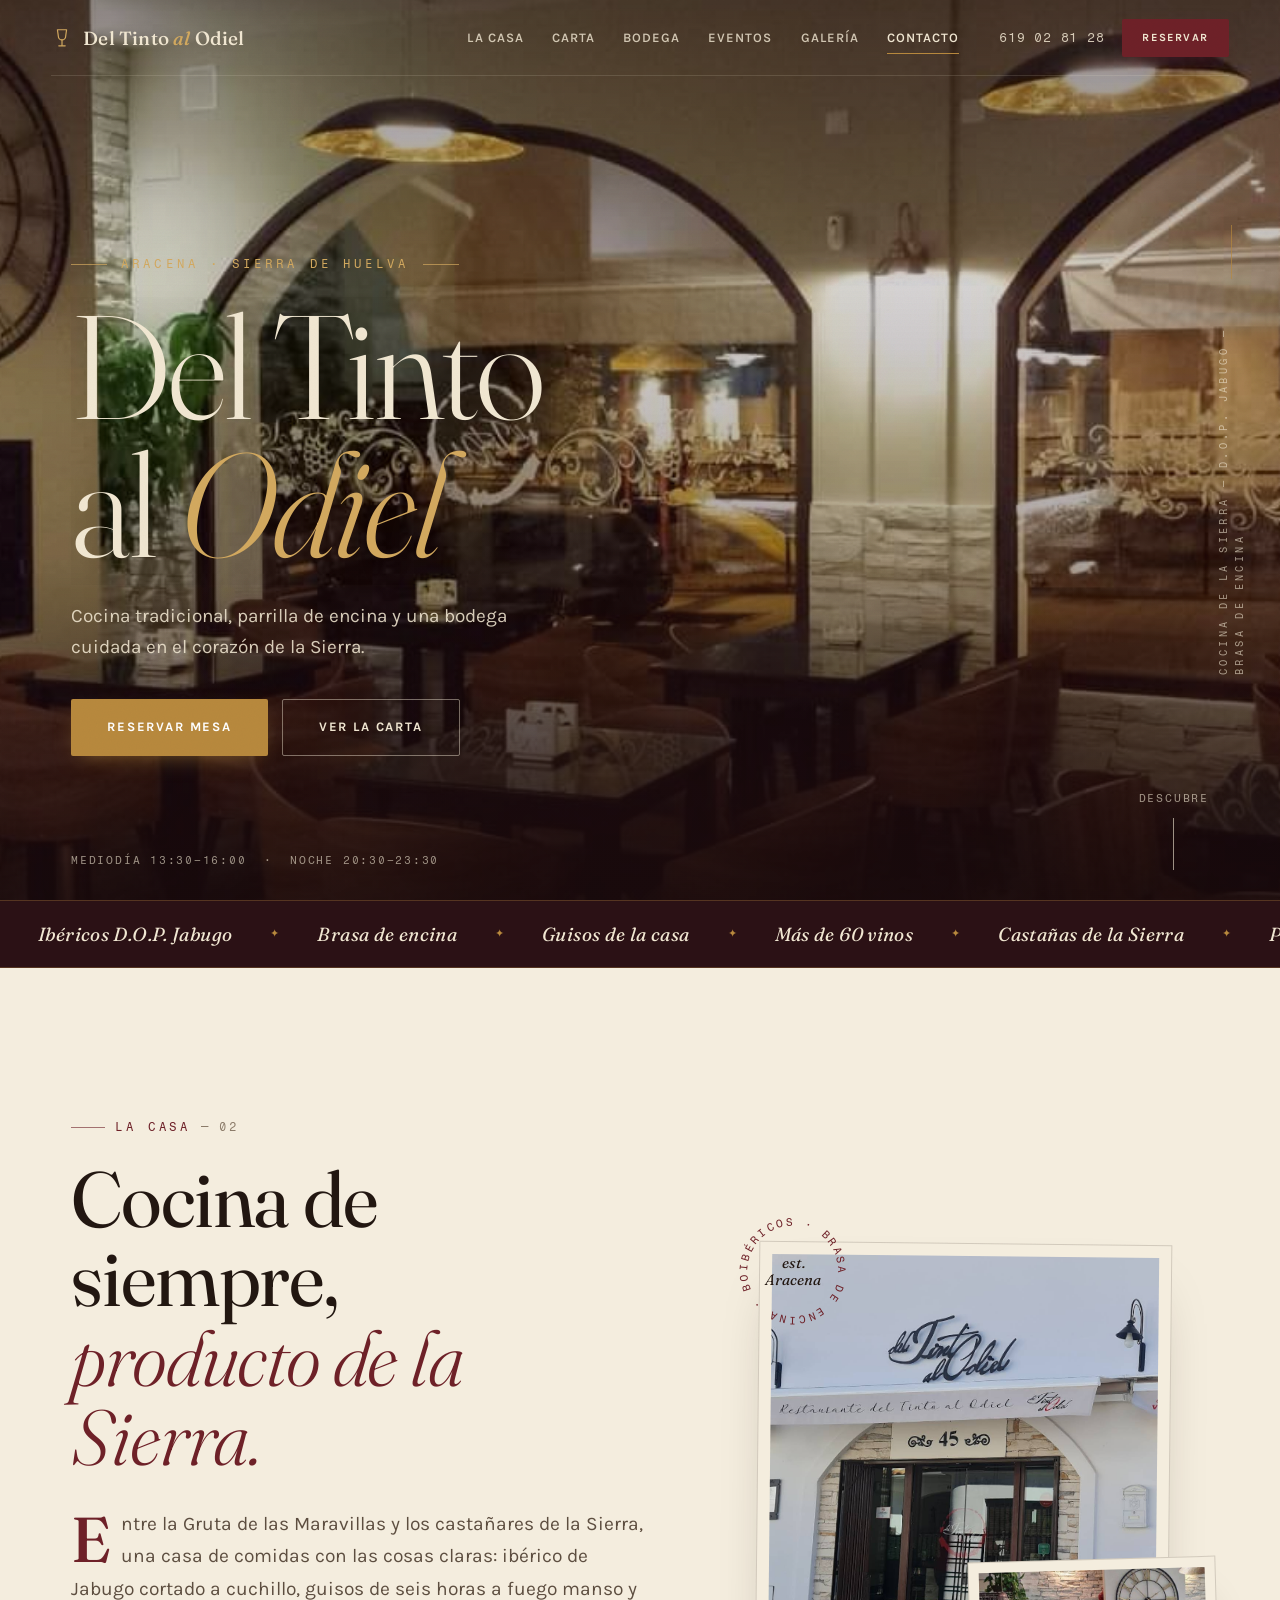
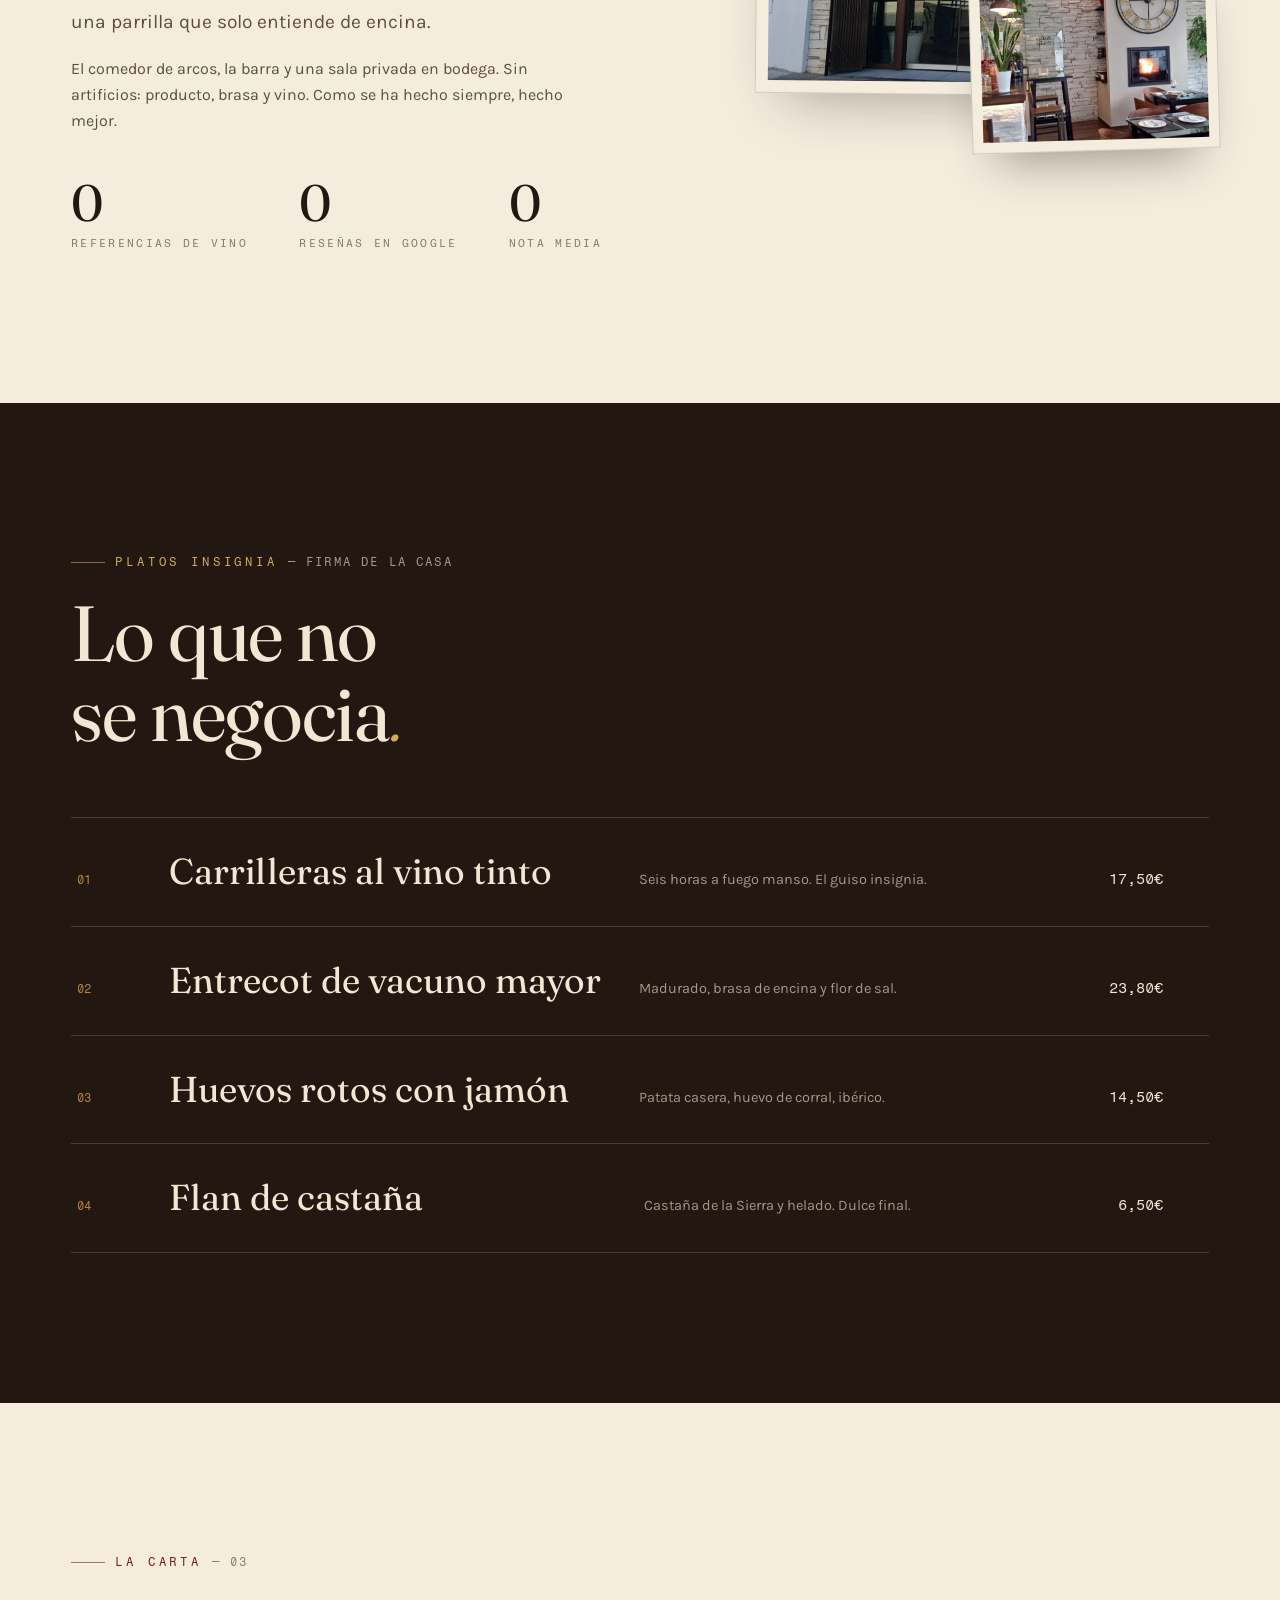
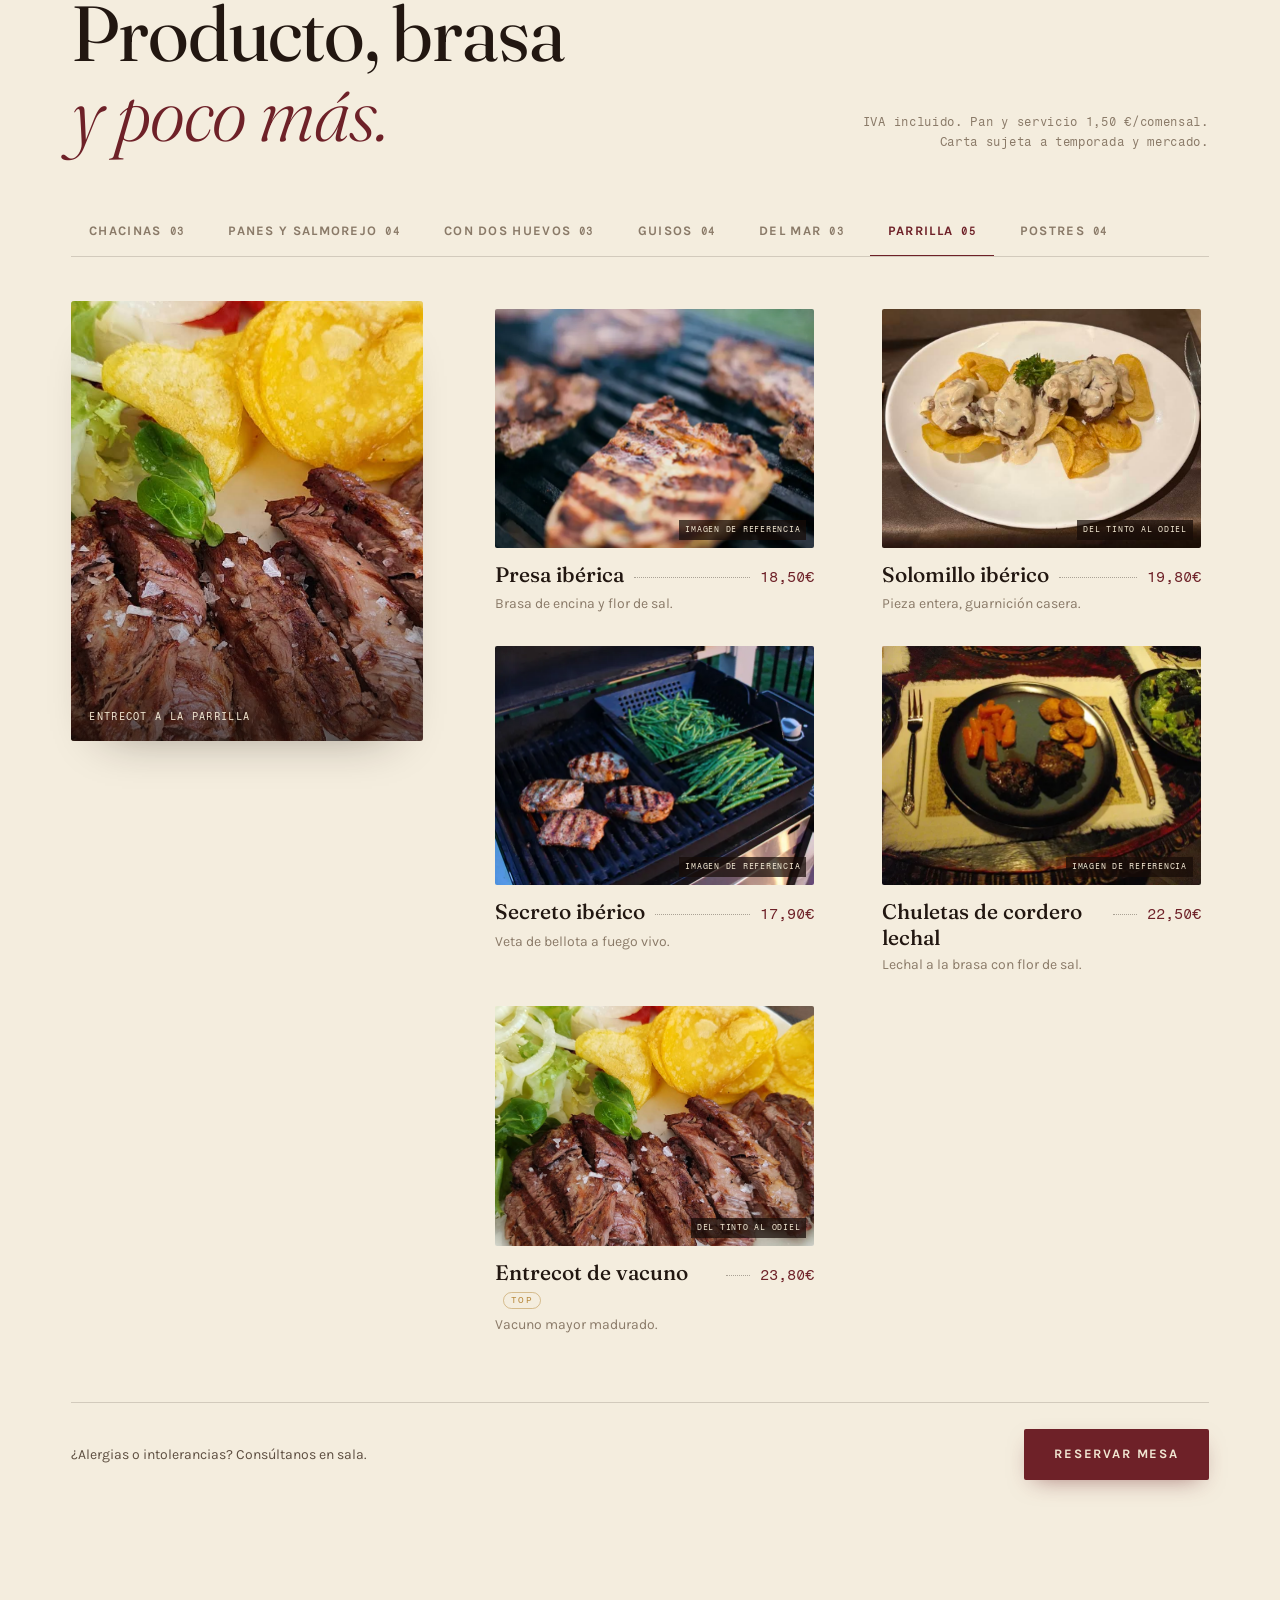
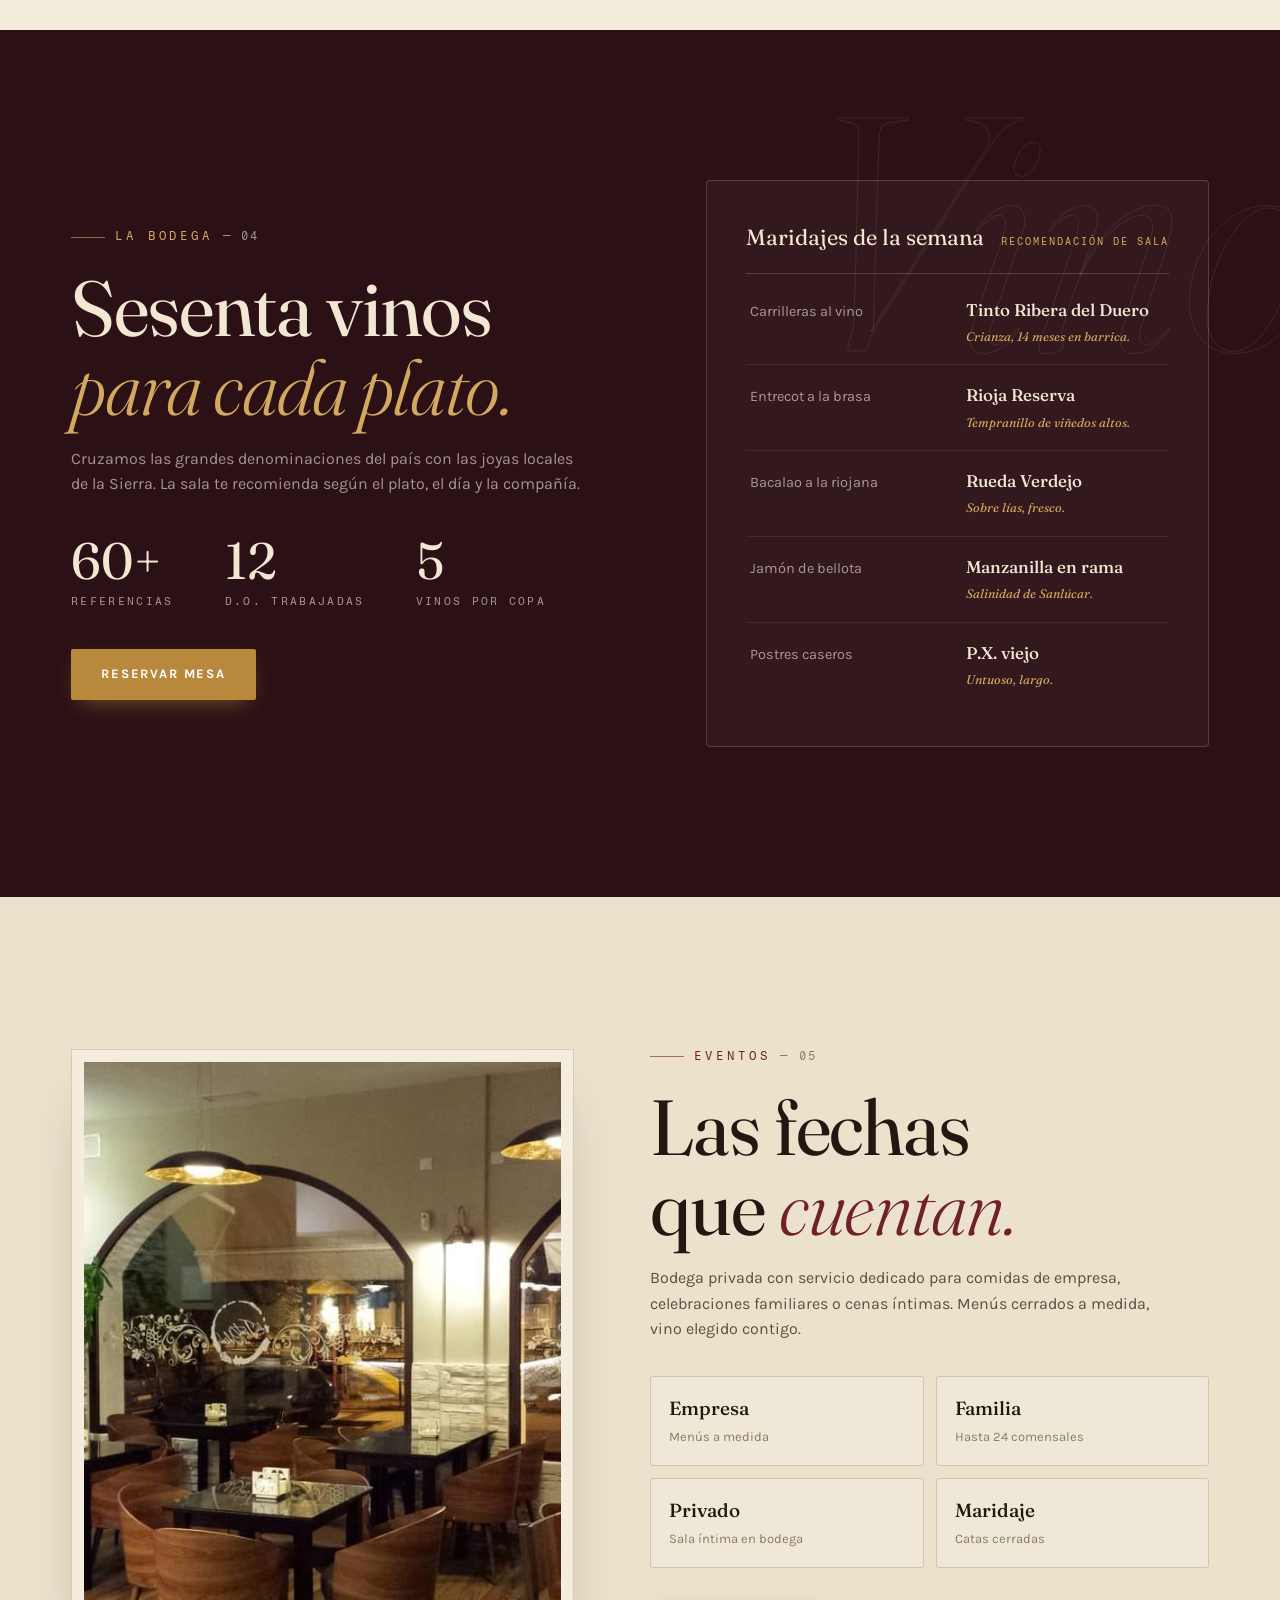
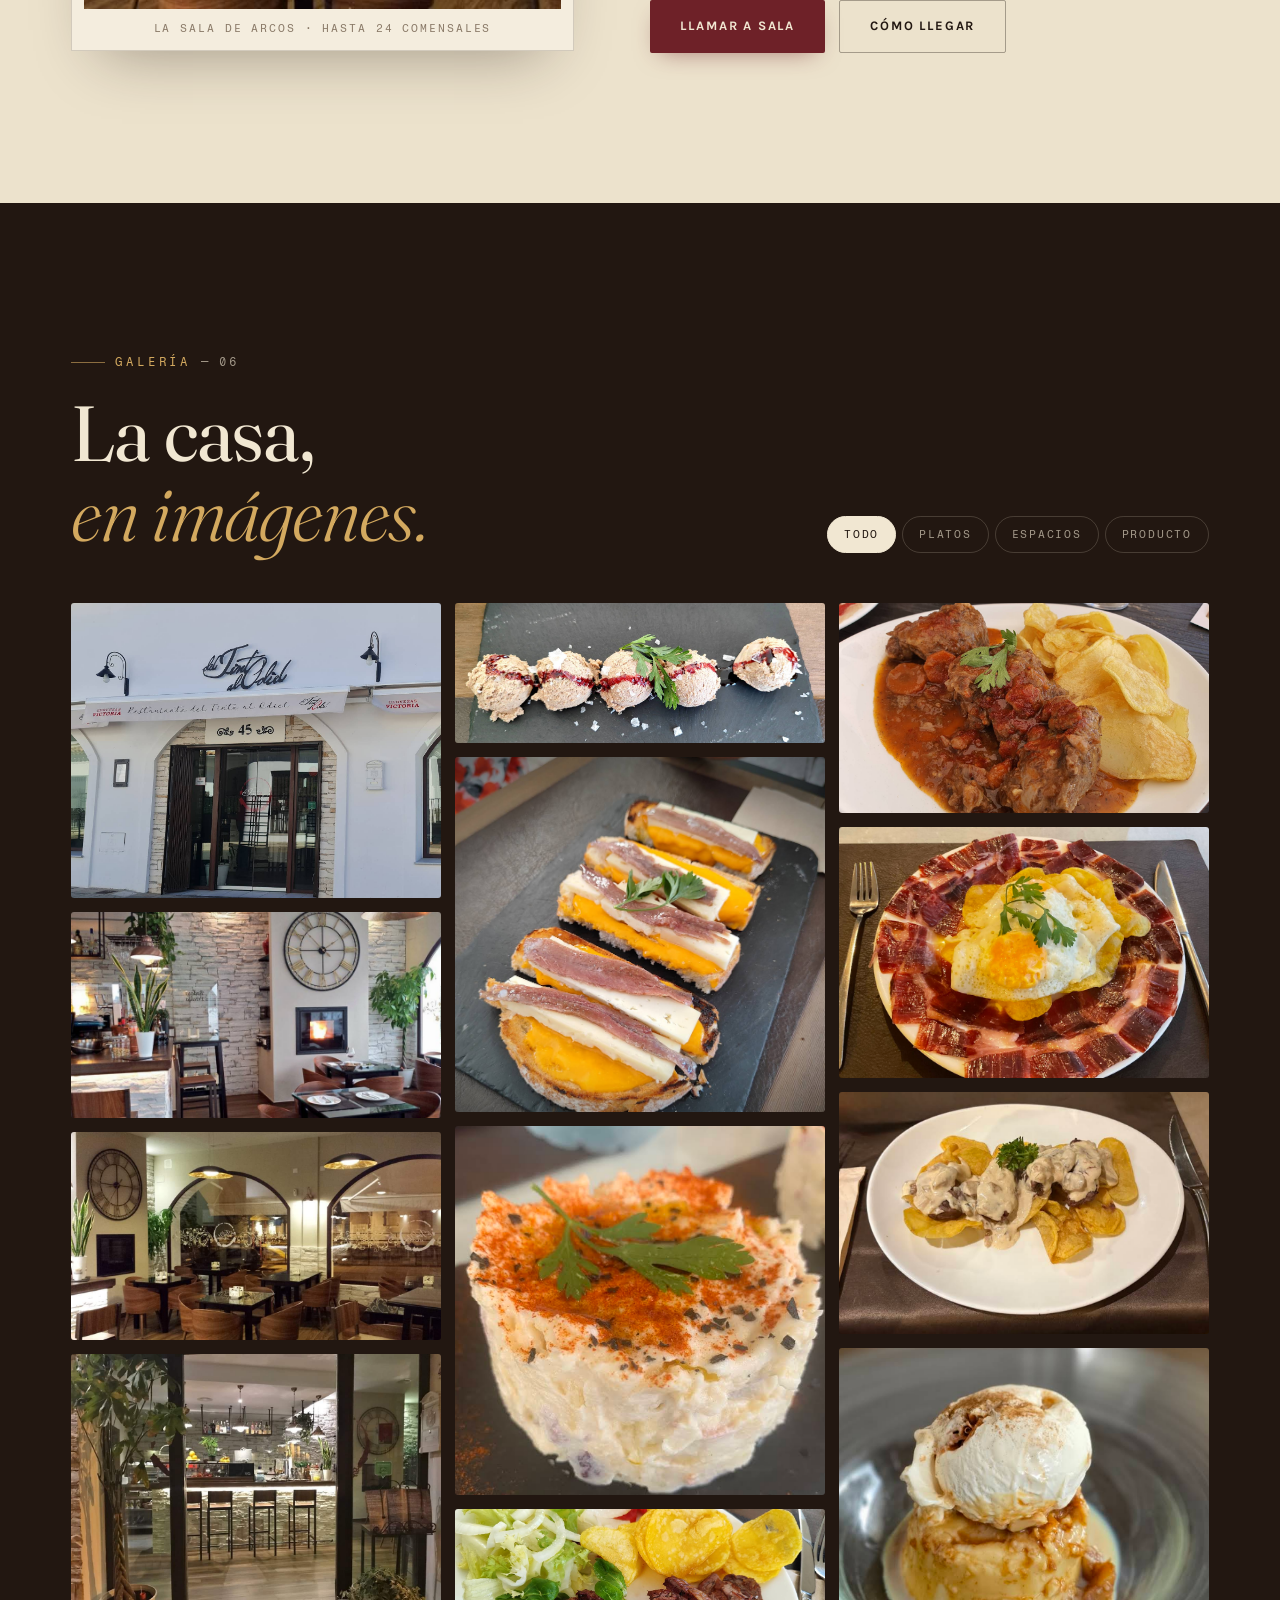
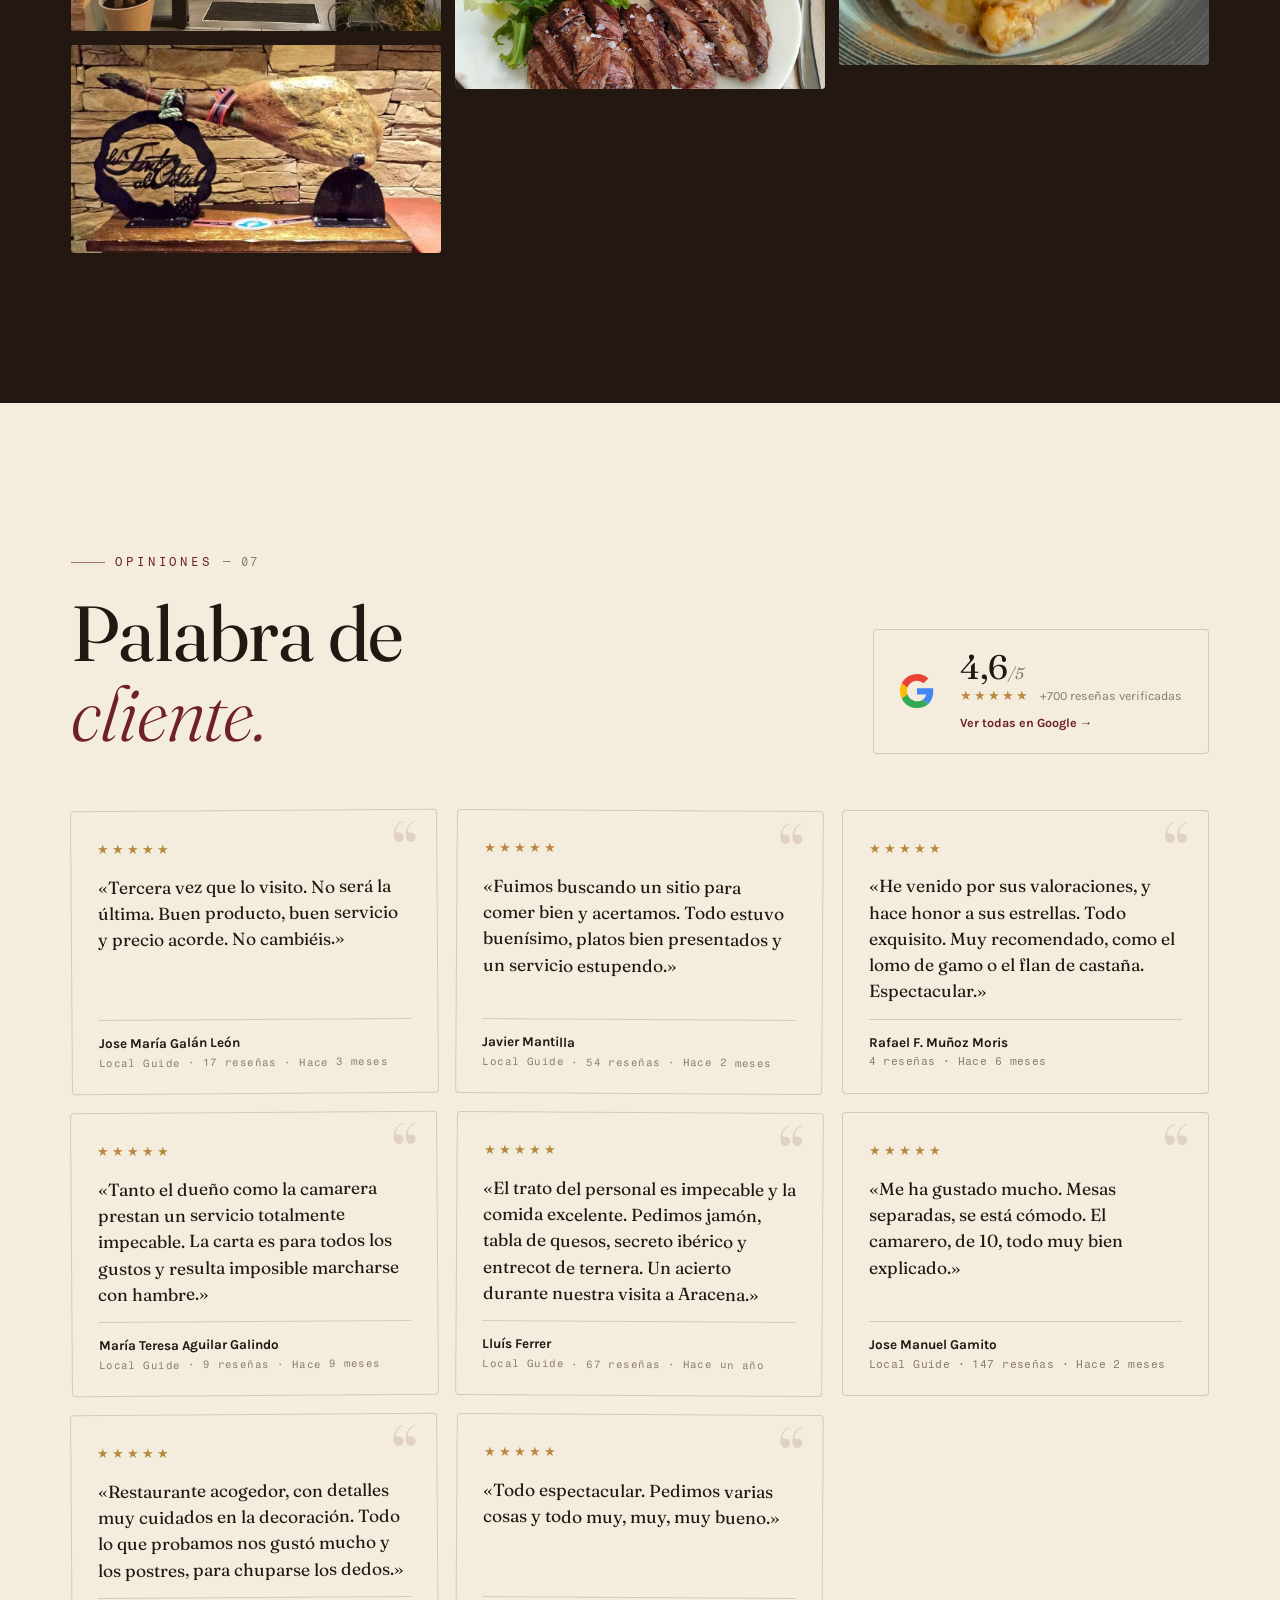
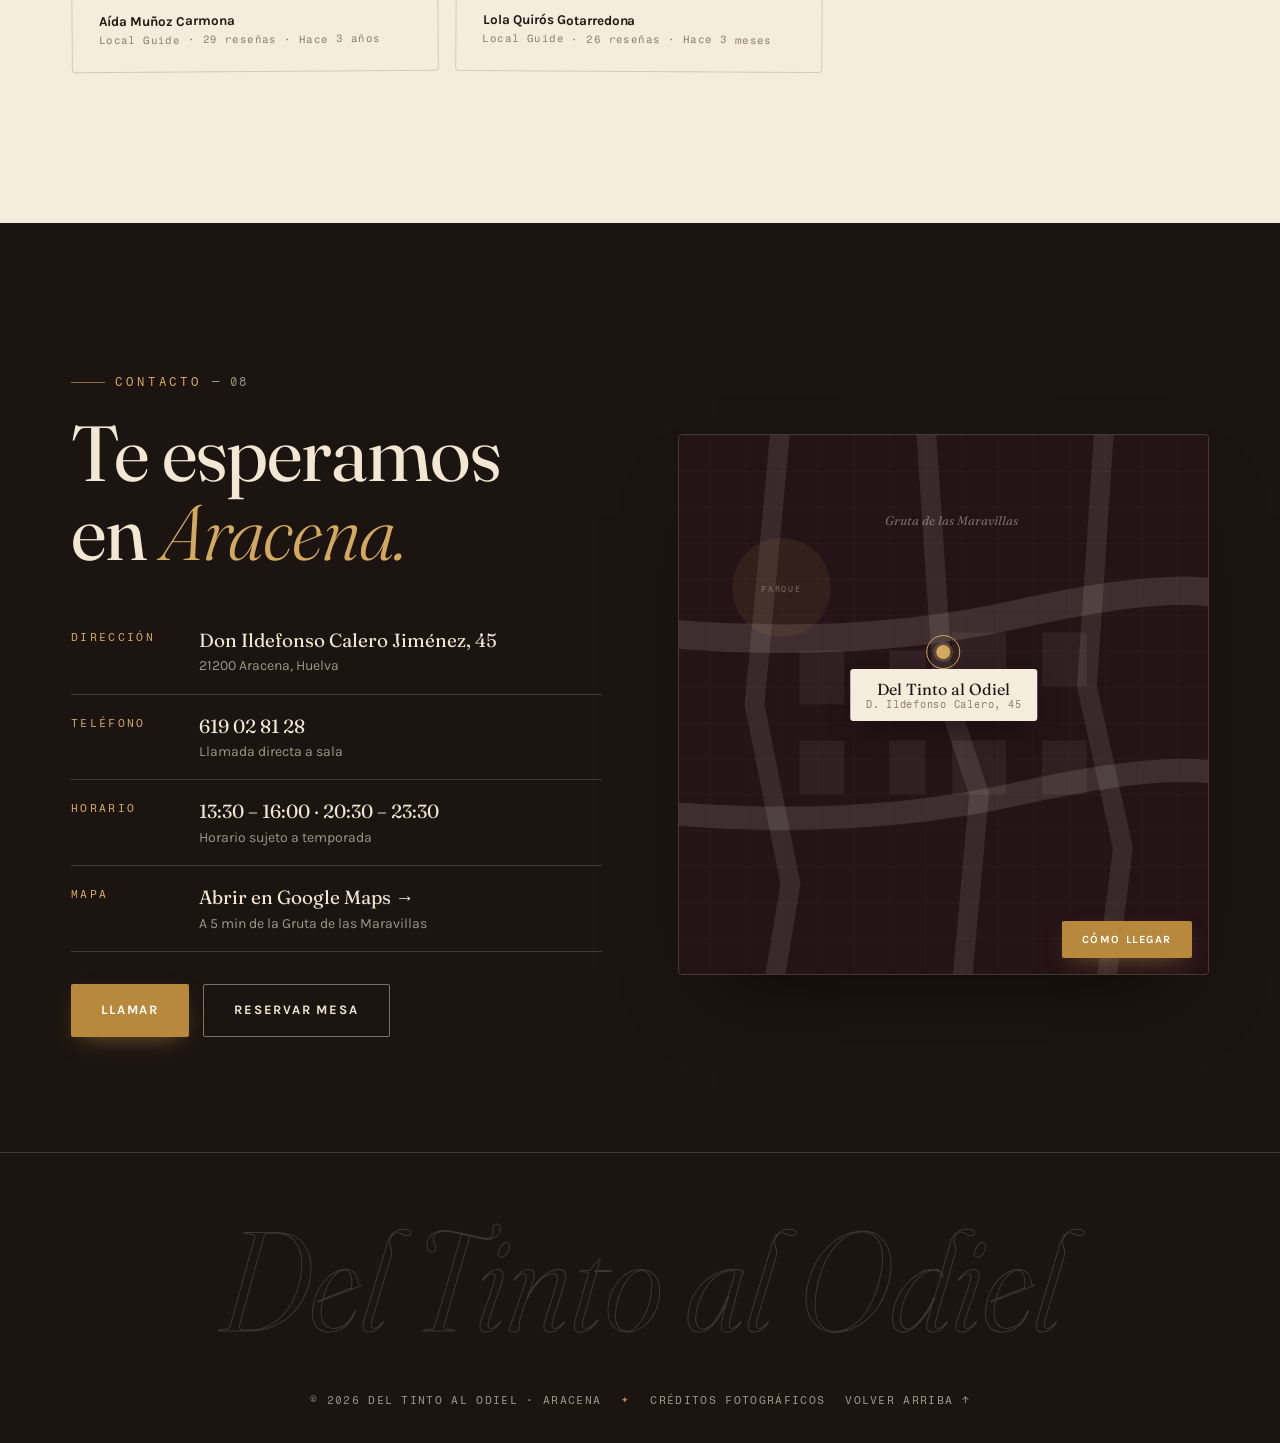
==== commit 402bcdfe: "Añade fotos a todos los platos de la carta" ====
--- a/index.html
+++ b/index.html
@@ -29,7 +29,7 @@
 <link rel="preconnect" href="https://fonts.gstatic.com" crossorigin>
 <link href="https://fonts.googleapis.com/css2?family=Fraunces:ital,opsz,wght@0,9..144,300;0,9..144,400;0,9..144,500;0,9..144,600;1,9..144,300;1,9..144,400;1,9..144,500&family=Karla:ital,wght@0,400;0,500;0,600;0,700;1,400&family=Fragment+Mono:ital@0;1&display=swap" rel="stylesheet">
 <link rel="preload" as="image" href="images/sala-arcos.png" fetchpriority="high">
-<link rel="stylesheet" href="styles.css?v=5">
+<link rel="stylesheet" href="styles.css?v=6">
 
 <script type="application/ld+json">
 {"@context":"https://schema.org","@type":"Restaurant","name":"Del Tinto al Odiel","image":"https://deltintoalodiel.es/images/fachada.png","@id":"https://deltintoalodiel.es/","url":"https://deltintoalodiel.es/","telephone":"+34619028128","priceRange":"€€","servesCuisine":["Tradicional","Parrilla","Ibéricos"],"address":{"@type":"PostalAddress","streetAddress":"Don Ildefonso Calero Jiménez, 45","addressLocality":"Aracena","addressRegion":"Huelva","postalCode":"21200","addressCountry":"ES"},"geo":{"@type":"GeoCoordinates","latitude":37.8893,"longitude":-6.5616},"openingHoursSpecification":[{"@type":"OpeningHoursSpecification","dayOfWeek":["Monday","Tuesday","Wednesday","Thursday","Friday","Saturday","Sunday"],"opens":"13:30","closes":"16:00"},{"@type":"OpeningHoursSpecification","dayOfWeek":["Monday","Tuesday","Wednesday","Thursday","Friday","Saturday","Sunday"],"opens":"20:30","closes":"23:30"}],"acceptsReservations":"True","aggregateRating":{"@type":"AggregateRating","ratingValue":"4.6","reviewCount":"700"}}
@@ -394,6 +394,7 @@
       <div class="wrap footer-row">
         <span>© <span id="year">2026</span> Del Tinto al Odiel · Aracena</span>
         <span class="footer-mid" aria-hidden="true">✦</span>
+        <a href="creditos-fotos.html">Créditos fotográficos</a>
         <a href="#inicio" class="to-top">Volver arriba ↑</a>
       </div>
     </footer>
@@ -432,6 +433,6 @@
 </div>
 
 <script src="data.js"></script>
-<script src="app.js?v=5"></script>
+<script src="app.js?v=6"></script>
 </body>
 </html>
--- a/styles.css
+++ b/styles.css
@@ -623,19 +623,73 @@
 
 .carta-body { padding-top: clamp(28px, 4vw, 44px); min-height: 380px; }
 .carta-list {
-  display: grid; grid-template-columns: 1fr 1fr;
-  gap: 6px clamp(40px, 6vw, 90px);
+  display: grid; grid-template-columns: minmax(240px, 0.78fr) minmax(0, 1.6fr);
+  gap: clamp(28px, 5vw, 72px);
+  align-items: start;
 }
 .carta-list.fade { animation: carta-in 0.5s var(--ease-out); }
 @keyframes carta-in { from { opacity: 0; transform: translateY(14px); } to { opacity: 1; transform: none; } }
 
+.carta-photo {
+  position: sticky; top: 112px;
+  aspect-ratio: 4 / 5;
+  margin: 0;
+  overflow: hidden;
+  border-radius: 3px;
+  background: var(--paper-2);
+  box-shadow: 0 24px 48px -34px rgba(34, 23, 17, 0.48);
+}
+.carta-photo::after {
+  content: ""; position: absolute; inset: 0;
+  background: linear-gradient(180deg, transparent 62%, rgba(23, 12, 8, 0.62));
+  pointer-events: none;
+}
+.carta-photo img {
+  width: 100%; height: 100%; object-fit: cover;
+  transition: transform 0.75s var(--ease-out);
+}
+.carta-photo:hover img { transform: scale(1.035); }
+.carta-photo figcaption {
+  position: absolute; z-index: 1; left: 18px; right: 18px; bottom: 16px;
+  font-family: var(--font-mono); font-size: 9.5px;
+  letter-spacing: 0.14em; text-transform: uppercase;
+  color: var(--cream);
+}
+.carta-items {
+  display: grid; grid-template-columns: 1fr 1fr;
+  gap: 6px clamp(28px, 4vw, 62px);
+}
+
 .menu-item {
   display: flex; flex-direction: column; gap: 4px;
-  padding: 16px 8px;
+  padding: 8px 8px 16px;
   border-radius: 3px;
+  overflow: hidden;
   transition: background 0.3s;
 }
 .menu-item:hover { background: rgba(110, 33, 40, 0.05); }
+.mi-photo {
+  position: relative;
+  aspect-ratio: 4 / 3;
+  margin: 0 0 10px;
+  overflow: hidden;
+  border-radius: 2px;
+  background: var(--paper-2);
+}
+.mi-photo img {
+  width: 100%; height: 100%; object-fit: cover;
+  transition: transform 0.55s var(--ease-out);
+}
+.menu-item:hover .mi-photo img { transform: scale(1.035); }
+.mi-photo span {
+  position: absolute; right: 8px; bottom: 8px;
+  padding: 4px 6px;
+  background: rgba(23, 12, 8, 0.72);
+  color: var(--cream);
+  font-family: var(--font-mono); font-size: 7.5px;
+  letter-spacing: 0.1em; text-transform: uppercase;
+}
+.mi-copy { display: flex; flex-direction: column; gap: 4px; }
 .mi-top { display: flex; align-items: baseline; gap: 10px; }
 .mi-name {
   font-family: var(--font-display); font-size: 21px; font-weight: 500;
@@ -945,6 +999,7 @@
   display: block;
   font-family: var(--font-mono); font-style: normal; font-size: 9.5px;
   letter-spacing: 0.08em; color: var(--ink-faint);
+  white-space: nowrap;
 }
 .map-cta { position: absolute; right: 16px; bottom: 16px; }
 
@@ -1133,6 +1188,8 @@
   .nav { display: none; }
   .burger { display: flex; }
   .header-tel { display: none; }
+  /* Sin la nav visible, empuja el bloque del menú al borde derecho */
+  .nav + .header-right { margin-left: auto; }
 
   .casa-grid, .bodega-grid, .eventos-grid, .contacto-grid {
     grid-template-columns: 1fr;
@@ -1152,43 +1209,113 @@
   .header .btn { display: none; }
   .brand-text { font-size: 17px; }
 
+  /* —— Hero centrado —— */
   .hero-rail { display: none; }
-  .hero-body { padding-bottom: 130px; }
+  .hero-body {
+    padding-bottom: 118px;
+    display: flex; flex-direction: column; align-items: center;
+    text-align: center;
+  }
+  .hero-eyebrow { justify-content: center; font-size: 11px; letter-spacing: 0.24em; text-align: center; }
+  .hero-eyebrow .tick { display: none; }
   .hero-title { font-size: clamp(52px, 16.5vw, 80px); }
-  .hero-cta .btn { flex: 1 1 100%; }
-  .hero-foot { flex-direction: column; align-items: flex-start; gap: 16px; padding-bottom: 22px; }
+  .hero-sub { font-size: 16px; padding: 0 4px; }
+  .hero-cta { width: 100%; max-width: 360px; flex-direction: column; gap: 12px; }
+  .hero-cta .btn { width: 100%; }
+  .hero-foot {
+    flex-direction: column; align-items: center; gap: 10px;
+    padding-bottom: 26px; text-align: center;
+  }
+  .hf-left { font-size: 10px; letter-spacing: 0.14em; }
   .hf-scroll { display: none; }
 
+  .marquee { padding: 14px 0; }
+  .marquee-track span { font-size: 16px; }
+
+  /* —— Cabeceras de sección centradas —— */
+  .kicker { justify-content: center; }
+  .k-num { display: none; }
+  .kicker::after { content: ""; width: 34px; height: 1px; background: currentColor; opacity: 0.6; flex-shrink: 0; }
+  .display { text-align: center; }
+  .lead, .body-copy { text-align: center; margin-left: auto; margin-right: auto; }
+  .dropcap { float: none; font-size: inherit; padding: 0; color: inherit; font-family: inherit; font-weight: inherit; }
+
+  .casa-stats { justify-content: center; text-align: center; gap: 22px; }
+  .stat { flex: 1; }
+  .casa-collage { padding: 34px 6% 16% 6%; }
+  .cc-badge { left: -6px; width: 106px; height: 106px; }
+
+  /* —— Platos insignia —— */
   .dish-row {
     grid-template-columns: 34px 1fr auto;
     grid-template-areas: "num name price" "num desc desc";
     row-gap: 4px;
+    padding-left: 2px; padding-right: 2px;
   }
   .dr-num { grid-area: num; }
-  .dr-name { grid-area: name; }
-  .dr-desc { grid-area: desc; }
-  .dr-price { grid-area: price; padding-right: 0; }
+  .dr-name { grid-area: name; font-size: 21px; }
+  .dr-desc { grid-area: desc; font-size: 13.5px; }
+  .dr-price { grid-area: price; padding-right: 0; font-size: 13.5px; }
+  .dish-row:hover { padding-left: 2px; background: none; }
   .dish-row::after { display: none; }
   .dish-float { display: none; }
 
-  .carta-list { grid-template-columns: 1fr; }
-  .carta-note { text-align: left; }
-  .carta-foot { flex-direction: column; align-items: flex-start; }
-
-  .op-grid { grid-template-columns: 1fr; }
-  .opinion, .opinion:nth-child(3n+1), .opinion:nth-child(3n+2) { transform: none; }
-
+  /* —— Carta —— */
+  .carta-head { flex-direction: column; align-items: center; gap: 18px; }
+  .carta-note { text-align: center; }
+  .carta-tabs { margin: 0 calc(-1 * var(--gutter)); padding: 0 var(--gutter); }
+  .carta-list { grid-template-columns: 1fr; gap: 28px; }
+  .carta-photo { position: relative; top: auto; aspect-ratio: 16 / 9; }
+  .carta-items { grid-template-columns: 1fr; gap: 2px; }
+  .carta-body { min-height: 0; }
+  .menu-item { padding: 14px 2px; }
+  .mi-name { font-size: 19px; }
+  .carta-foot { flex-direction: column; align-items: center; text-align: center; gap: 16px; }
+  .carta-foot .btn { width: 100%; max-width: 360px; }
+
+  /* —— Bodega / Eventos —— */
+  .bodega-stats { justify-content: center; text-align: center; gap: 22px; margin: 30px 0; }
+  .bodega-text { display: flex; flex-direction: column; align-items: center; }
+  .bodega-text .btn { width: 100%; max-width: 360px; }
+  .bodega-word { display: none; }
+  .pair-row { grid-template-columns: 1fr; gap: 2px; padding: 14px 2px; }
+  .pair-row:hover { padding-left: 2px; background: none; }
+  .pair-dish { font-size: 12.5px; text-transform: uppercase; letter-spacing: 0.08em; font-family: var(--font-mono); color: var(--gold-soft); }
+
+  .eventos-pills { grid-template-columns: 1fr 1fr; gap: 10px; margin-top: 28px; }
+  .eventos-pills li { padding: 14px 14px; text-align: center; }
+  .eventos-pills strong { font-size: 17px; }
+  .eventos-pills span { font-size: 12px; }
+  .eventos-cta { flex-direction: column; align-items: center; width: 100%; }
+  .eventos-cta .btn { width: 100%; max-width: 360px; }
+  .eventos-media { transform: rotate(0deg); }
+
+  /* —— Galería / Opiniones —— */
+  .galeria-head { flex-direction: column; align-items: center; gap: 20px; }
+  .galeria-filter { justify-content: center; }
   .galeria-grid { columns: 2; column-gap: 10px; }
   .galeria-cell { margin-bottom: 10px; }
   .galeria-cell::after { opacity: 1; transform: none; padding: 22px 10px 8px; font-size: 13px; }
 
-  .eventos-pills { grid-template-columns: 1fr; }
-  .contacto-details > div { grid-template-columns: 1fr; gap: 4px; padding: 14px 0; }
+  .op-head { flex-direction: column; align-items: center; gap: 22px; }
+  .op-score { width: 100%; max-width: 420px; }
+  .op-grid { grid-template-columns: 1fr; }
+  .opinion, .opinion:nth-child(3n+1), .opinion:nth-child(3n+2) { transform: none; }
+
+  /* —— Contacto —— */
+  .contacto-text { display: flex; flex-direction: column; align-items: center; }
+  .contacto-details { width: 100%; }
+  .contacto-details > div { grid-template-columns: 1fr; gap: 4px; padding: 14px 0; text-align: center; }
+  .contacto-details dt { padding-top: 0; }
+  .contacto-cta { width: 100%; flex-direction: column; align-items: center; }
+  .contacto-cta .btn { width: 100%; max-width: 360px; }
   .map { aspect-ratio: 1 / 1.1; }
   .map-pin .label { font-size: 14px; padding: 8px 12px; }
 
   .mobile-bar { display: flex; }
-  .footer-word { font-size: 13.5vw; }
+  .footer-word { font-size: 9.6vw; }
+  /* Hueco para que la barra flotante no tape el footer */
+  .footer-row { padding-bottom: 110px; }
   .lb-btn { width: 44px; }
   .field-group { grid-template-columns: 1fr; }
 }
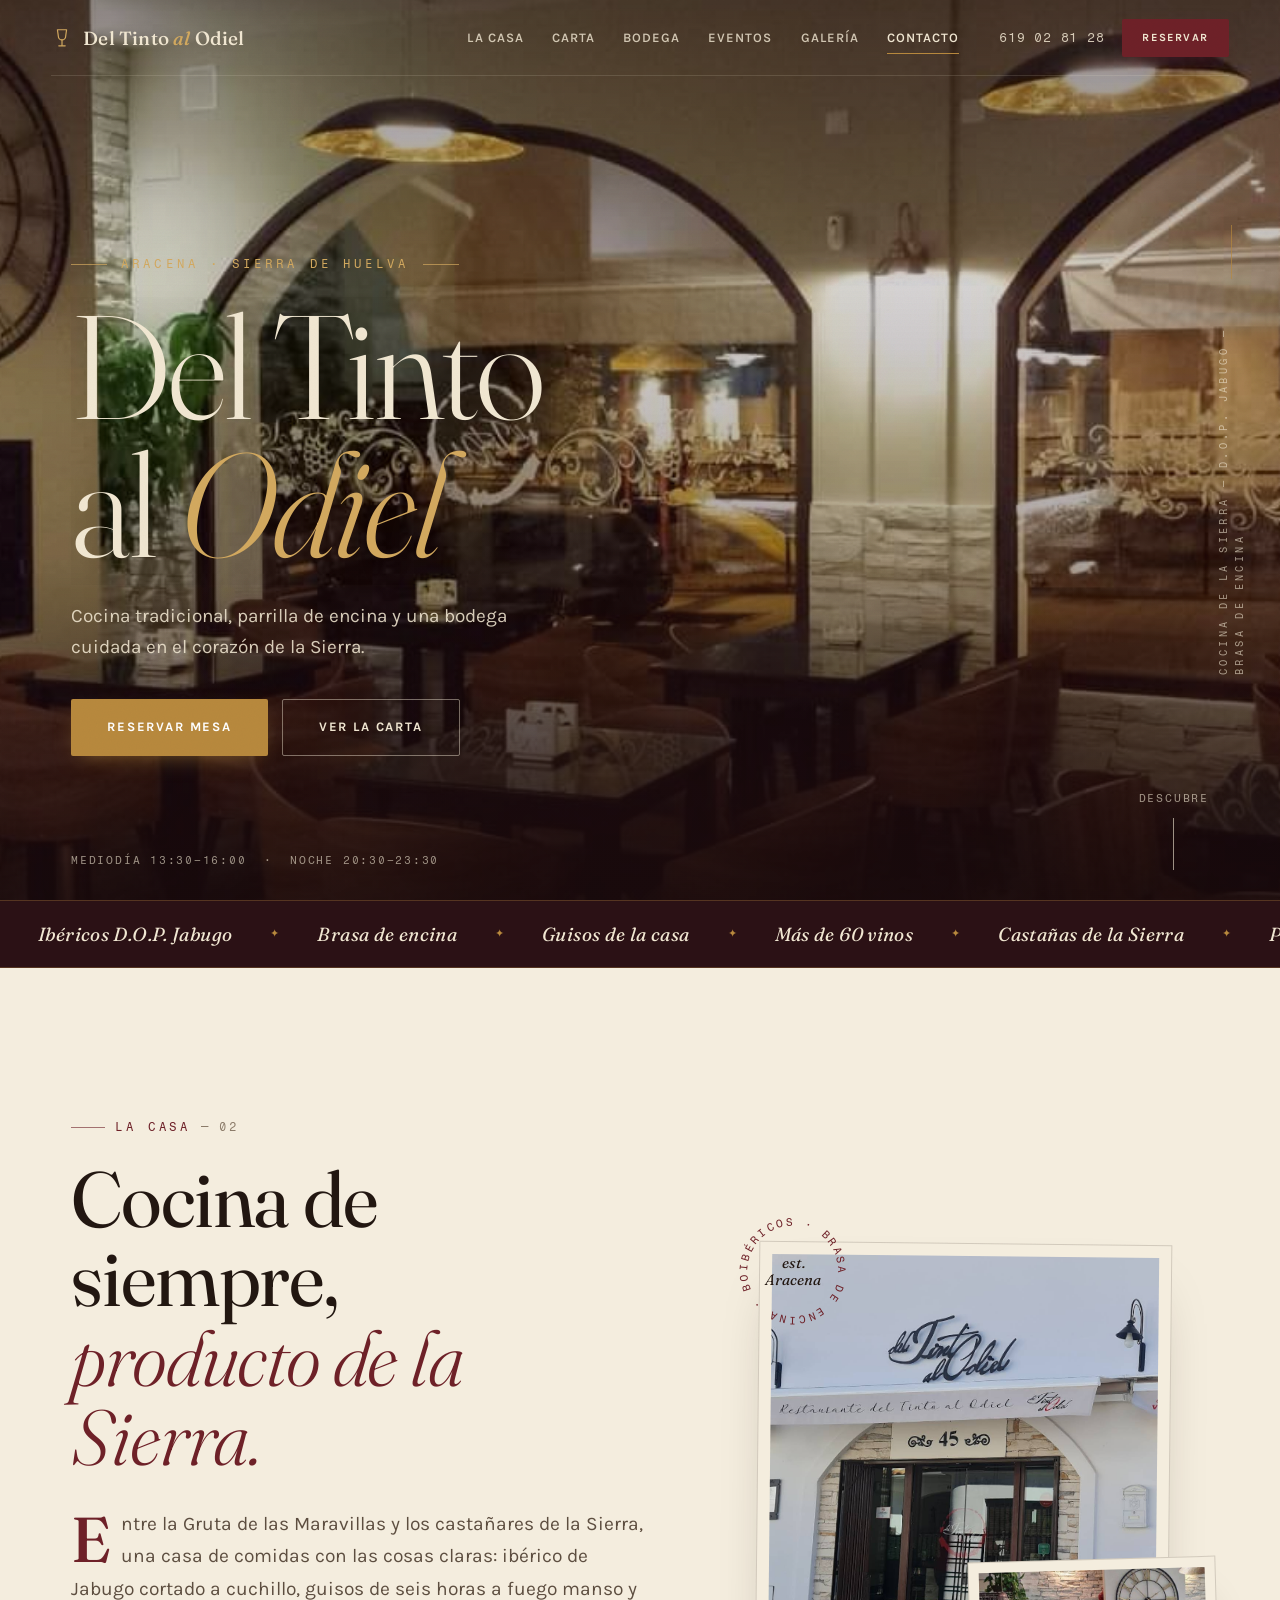
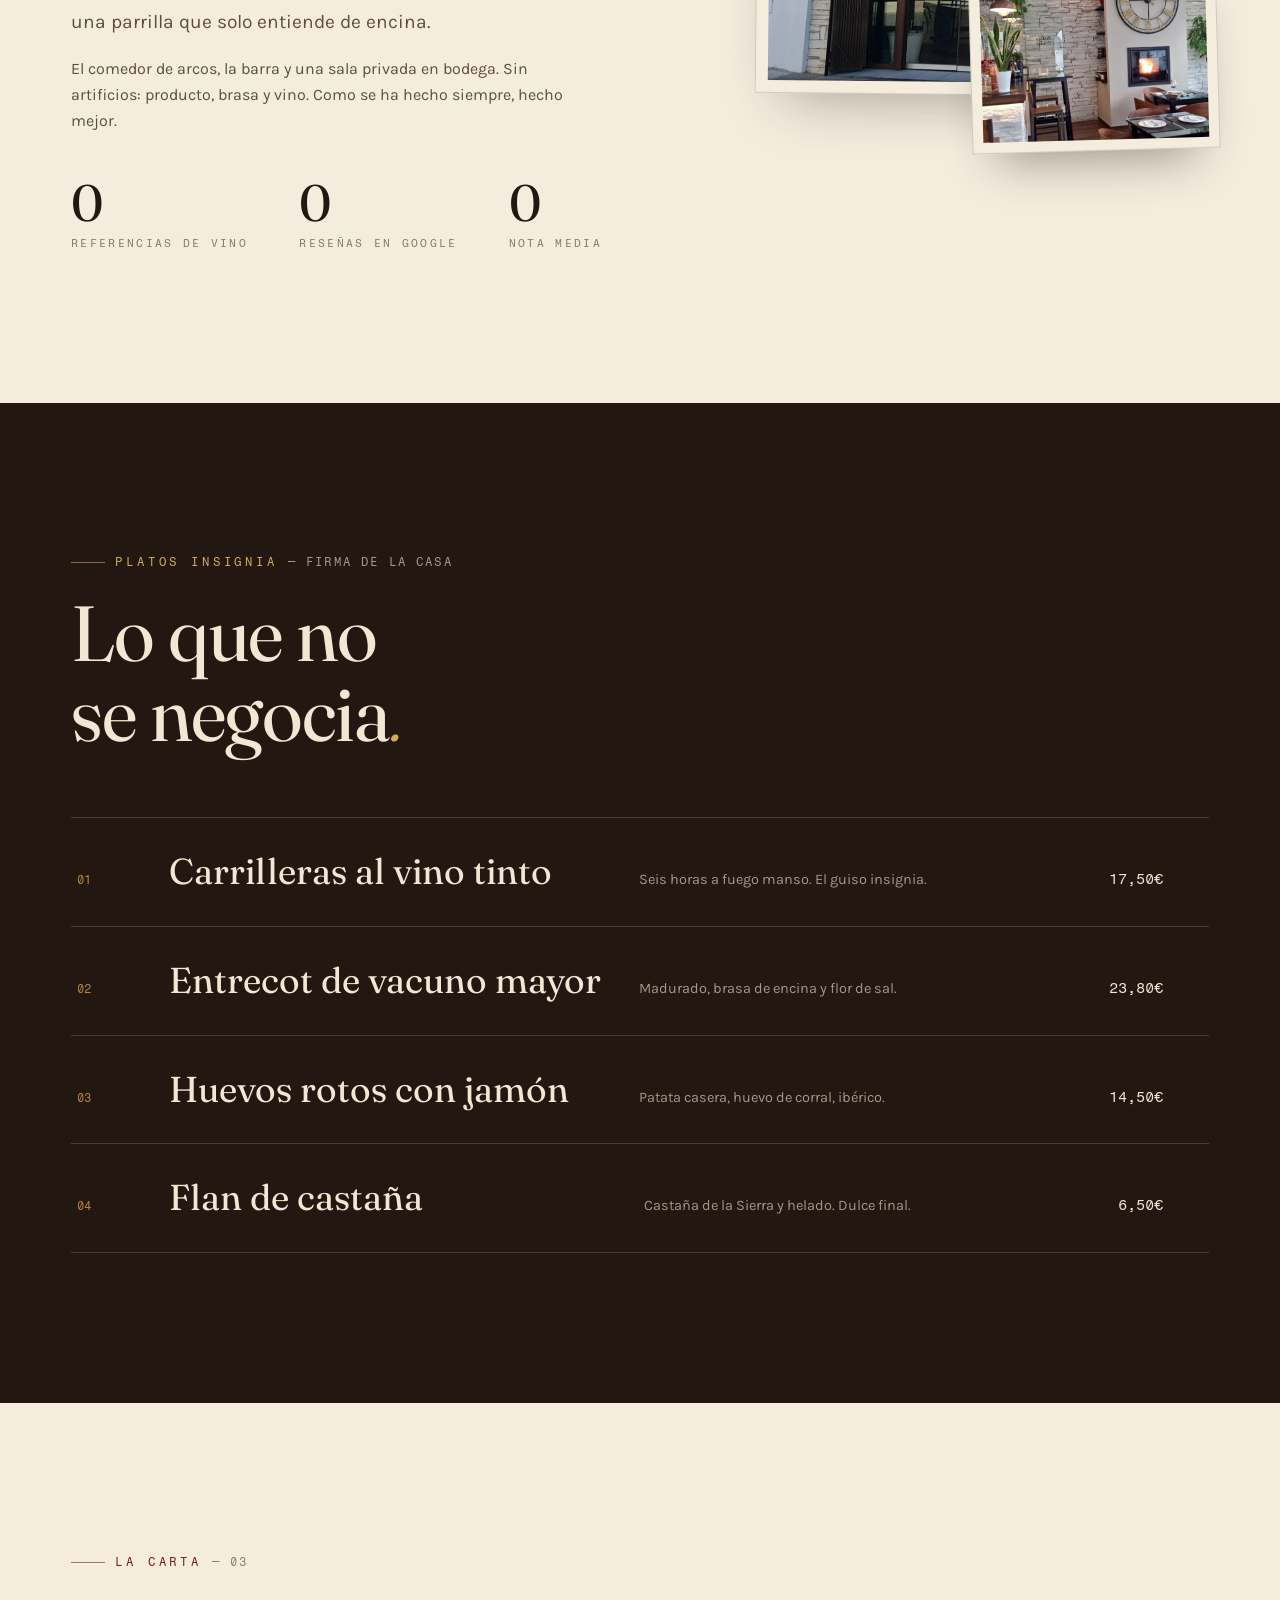
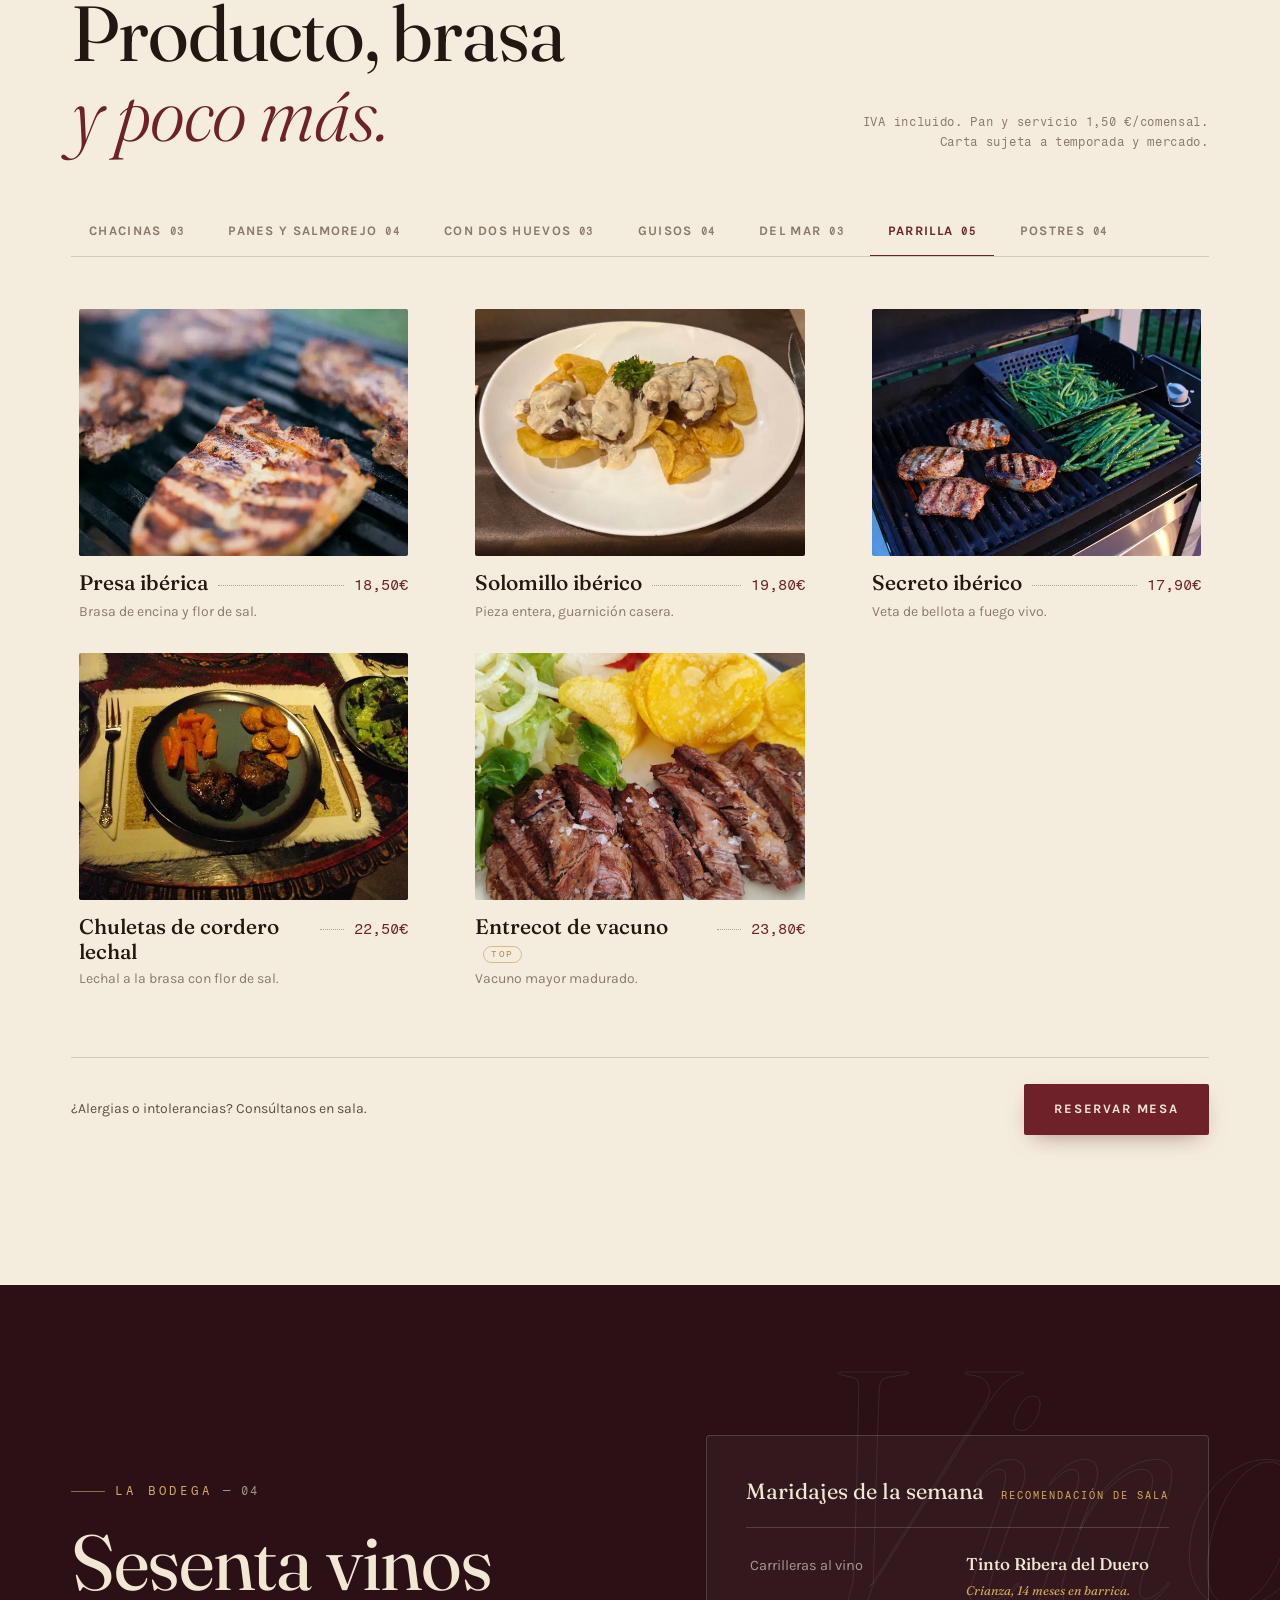
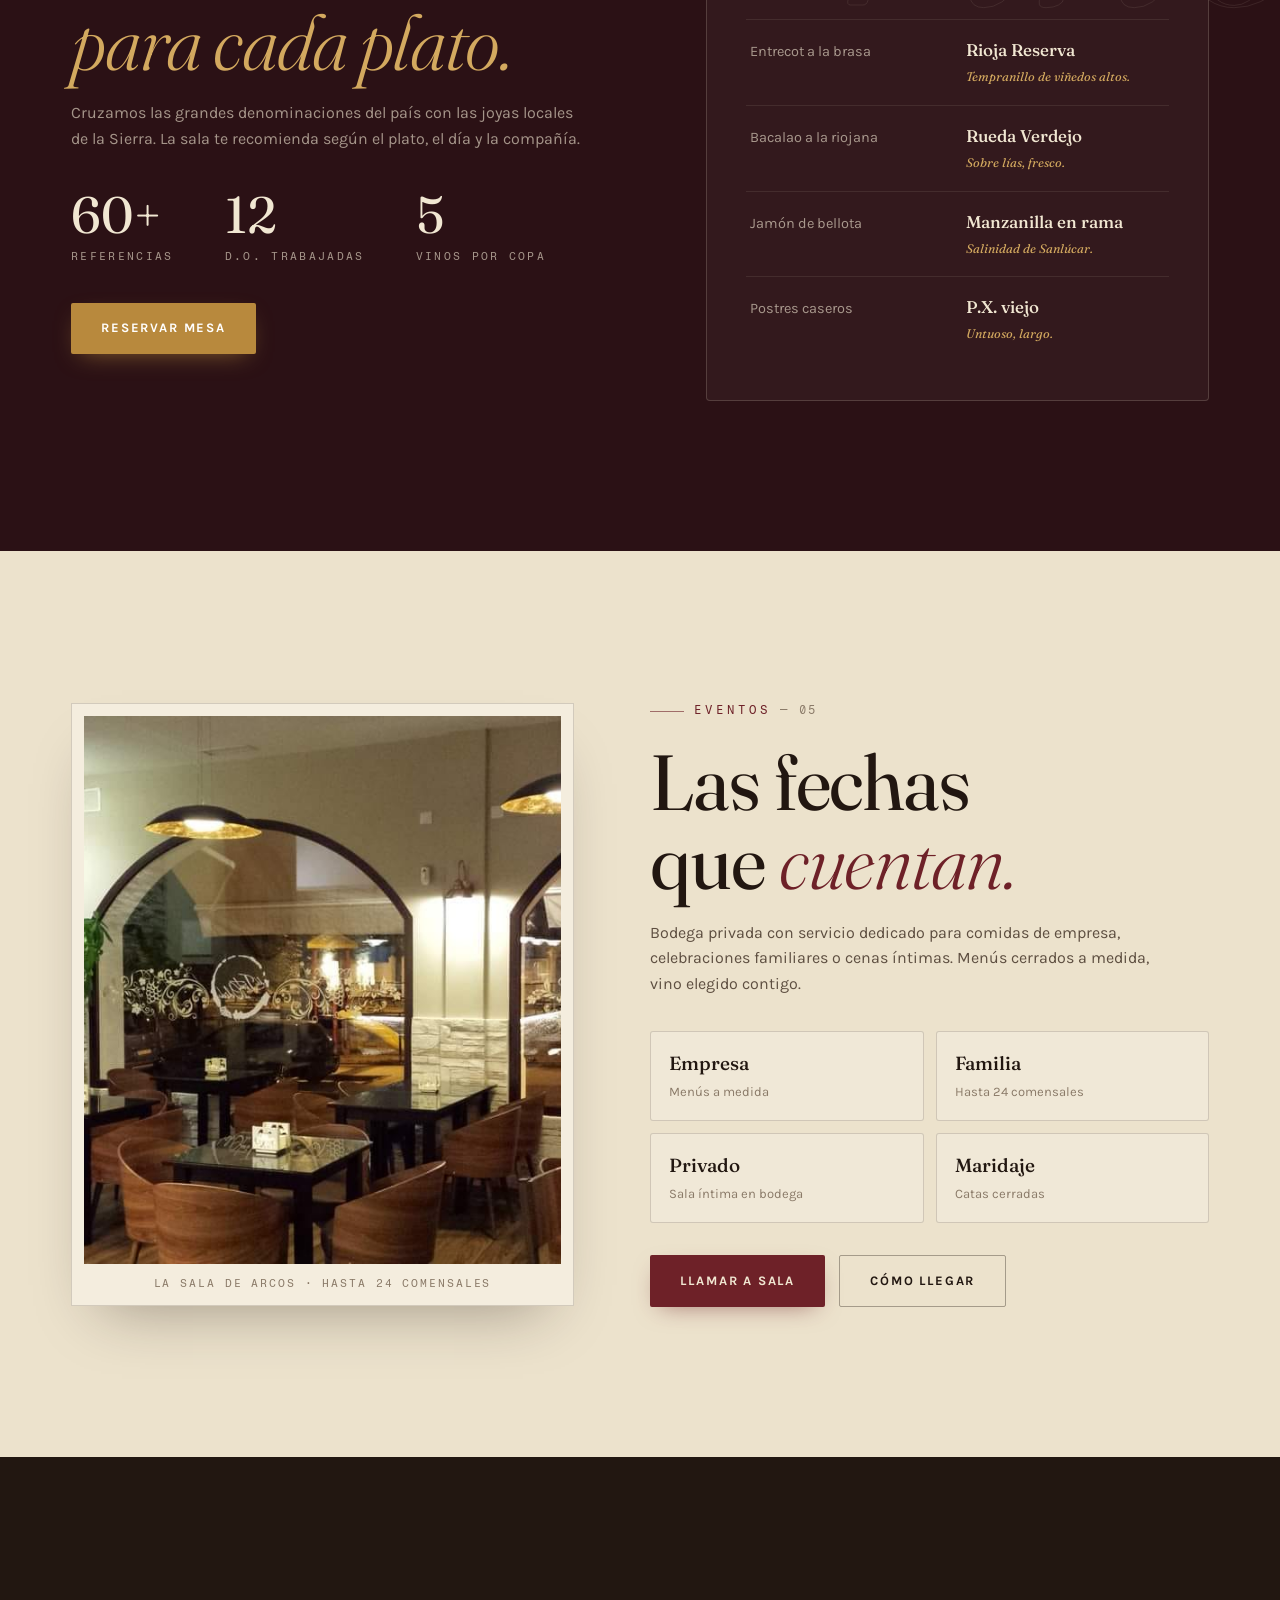
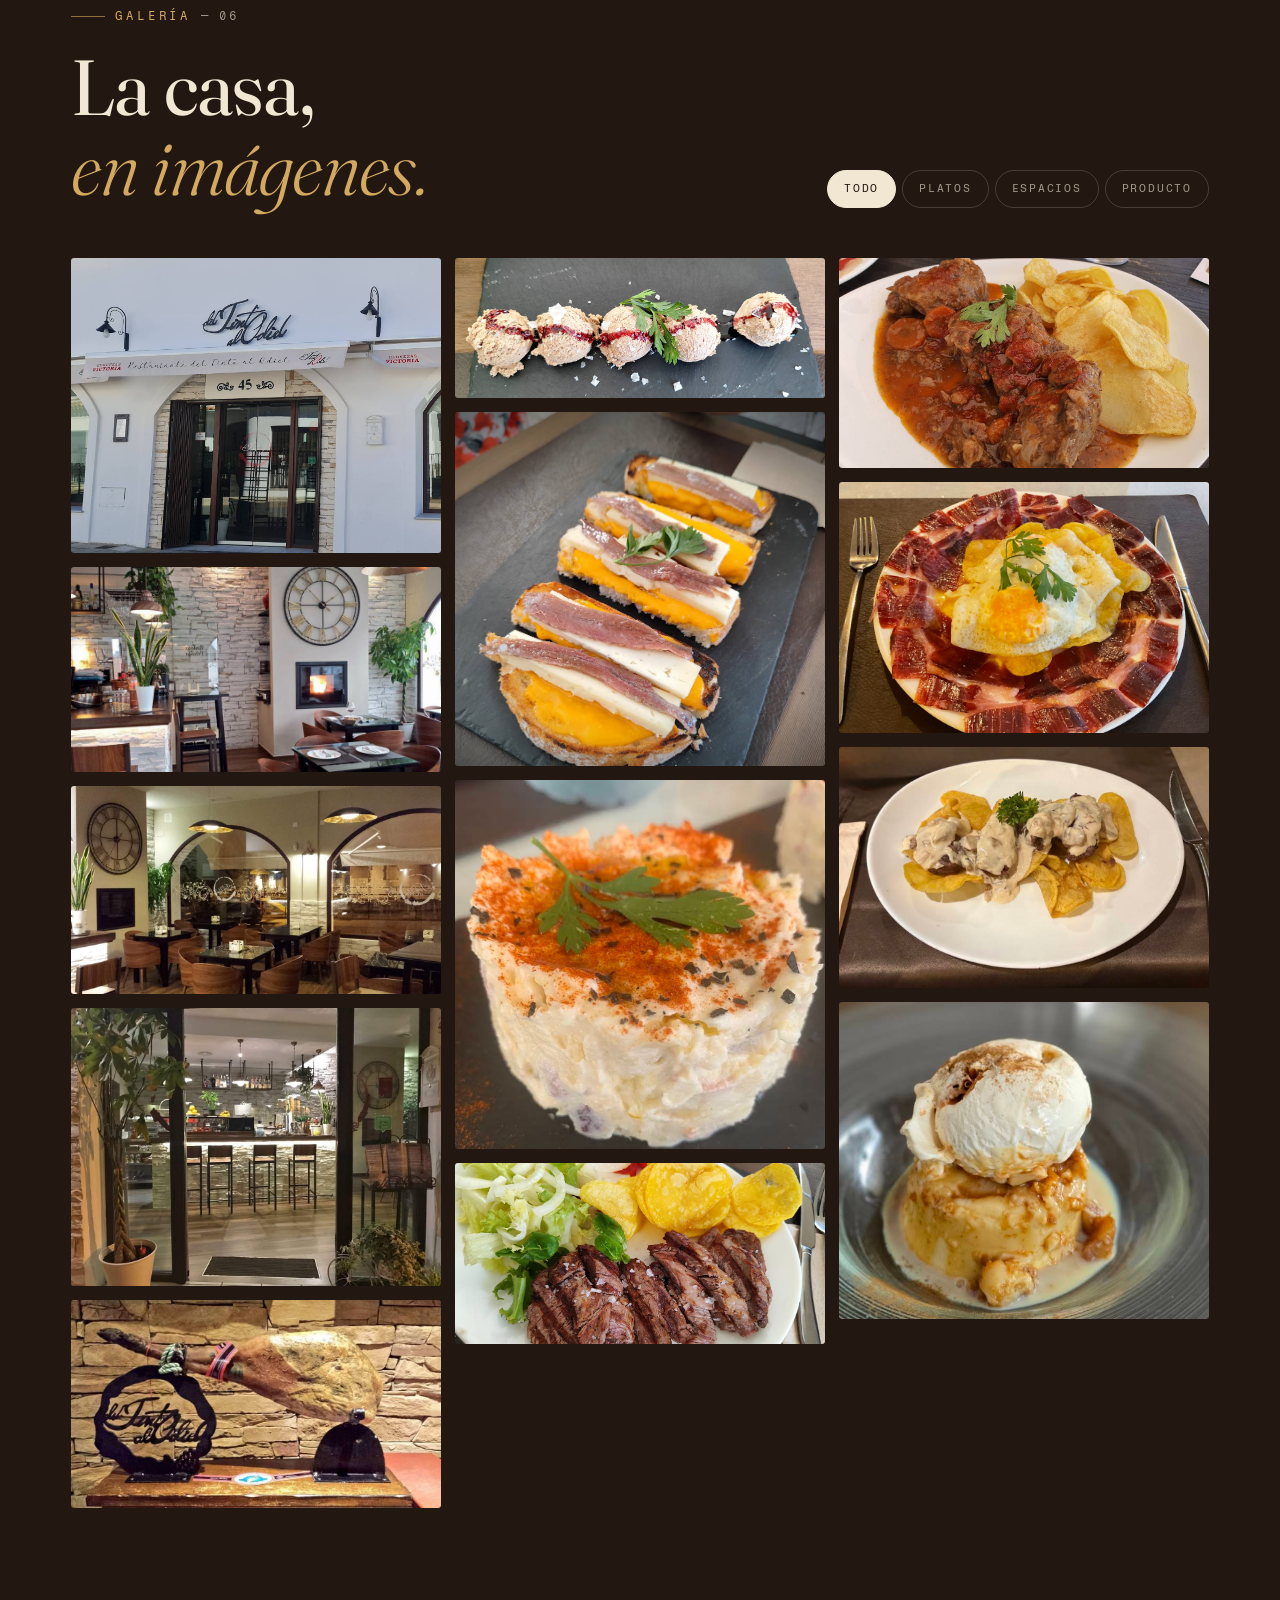
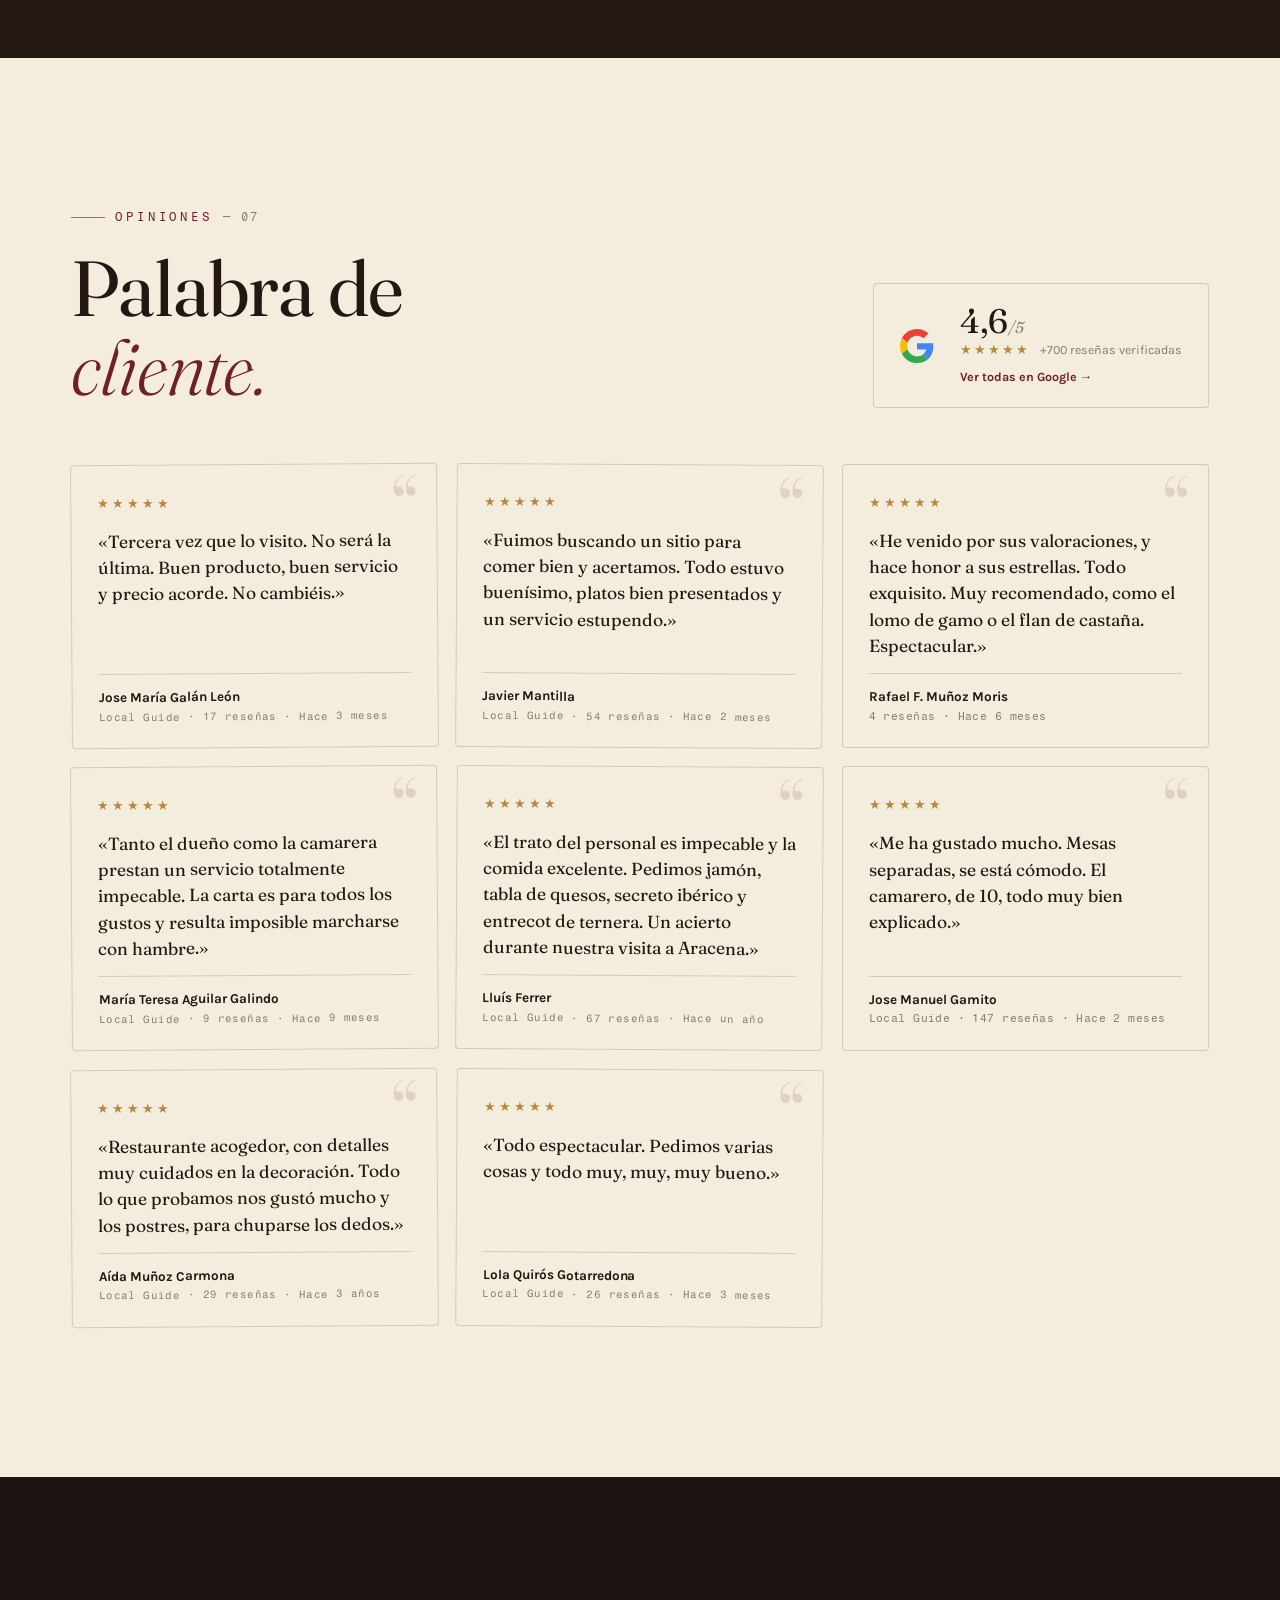
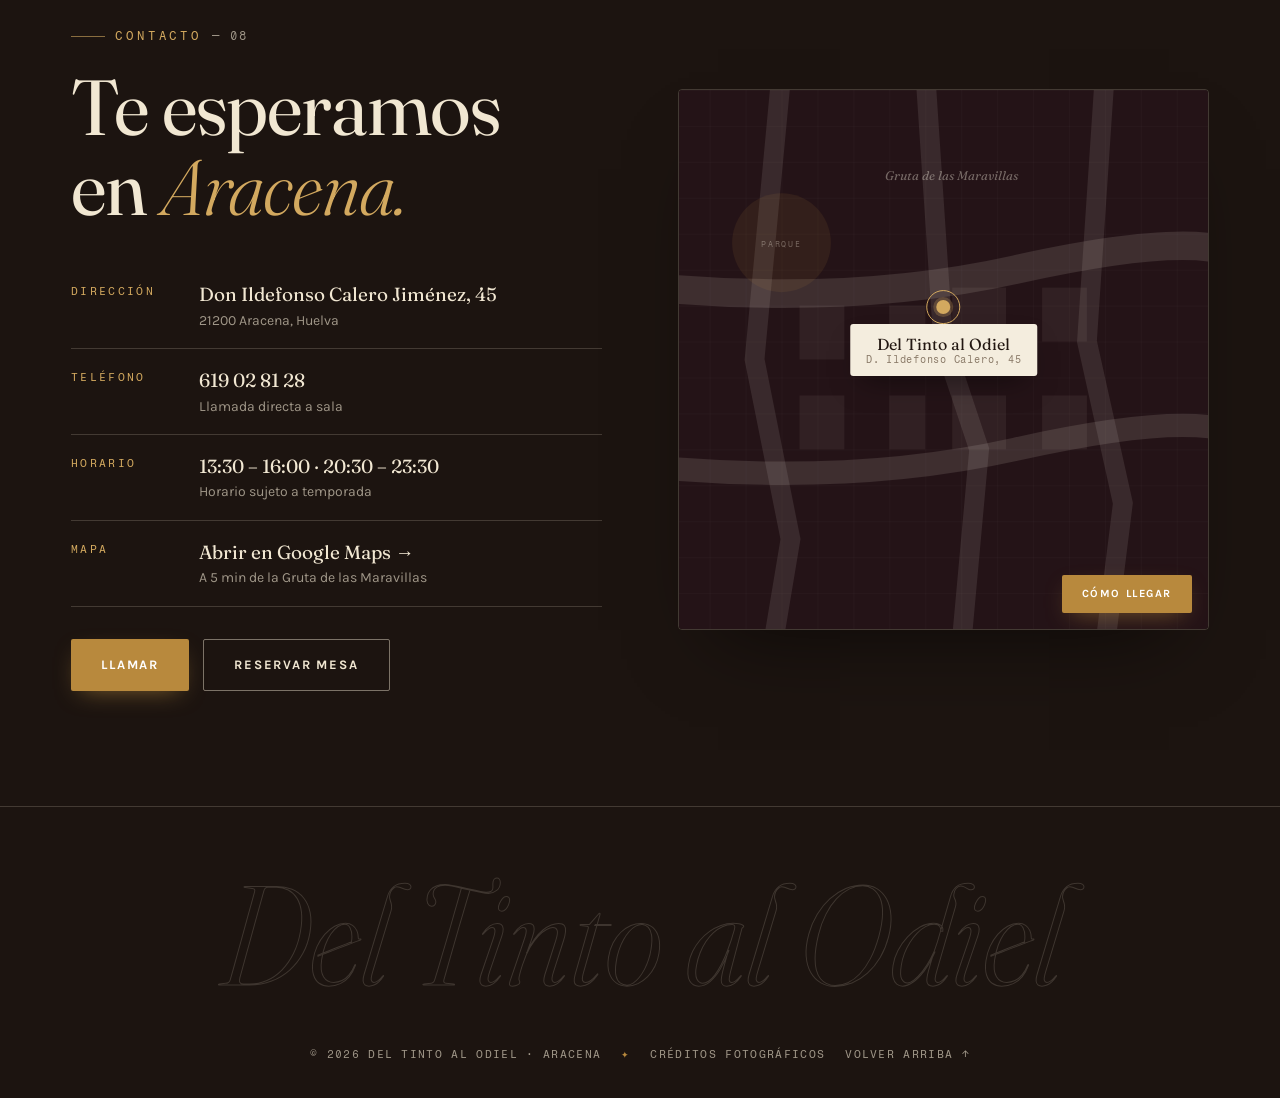
==== commit 205517b2: "Simplifica las fotos de la carta" ====
--- a/index.html
+++ b/index.html
@@ -29,7 +29,7 @@
 <link rel="preconnect" href="https://fonts.gstatic.com" crossorigin>
 <link href="https://fonts.googleapis.com/css2?family=Fraunces:ital,opsz,wght@0,9..144,300;0,9..144,400;0,9..144,500;0,9..144,600;1,9..144,300;1,9..144,400;1,9..144,500&family=Karla:ital,wght@0,400;0,500;0,600;0,700;1,400&family=Fragment+Mono:ital@0;1&display=swap" rel="stylesheet">
 <link rel="preload" as="image" href="images/sala-arcos.png" fetchpriority="high">
-<link rel="stylesheet" href="styles.css?v=6">
+<link rel="stylesheet" href="styles.css?v=7">
 
 <script type="application/ld+json">
 {"@context":"https://schema.org","@type":"Restaurant","name":"Del Tinto al Odiel","image":"https://deltintoalodiel.es/images/fachada.png","@id":"https://deltintoalodiel.es/","url":"https://deltintoalodiel.es/","telephone":"+34619028128","priceRange":"€€","servesCuisine":["Tradicional","Parrilla","Ibéricos"],"address":{"@type":"PostalAddress","streetAddress":"Don Ildefonso Calero Jiménez, 45","addressLocality":"Aracena","addressRegion":"Huelva","postalCode":"21200","addressCountry":"ES"},"geo":{"@type":"GeoCoordinates","latitude":37.8893,"longitude":-6.5616},"openingHoursSpecification":[{"@type":"OpeningHoursSpecification","dayOfWeek":["Monday","Tuesday","Wednesday","Thursday","Friday","Saturday","Sunday"],"opens":"13:30","closes":"16:00"},{"@type":"OpeningHoursSpecification","dayOfWeek":["Monday","Tuesday","Wednesday","Thursday","Friday","Saturday","Sunday"],"opens":"20:30","closes":"23:30"}],"acceptsReservations":"True","aggregateRating":{"@type":"AggregateRating","ratingValue":"4.6","reviewCount":"700"}}
@@ -432,7 +432,7 @@
   </div>
 </div>
 
-<script src="data.js"></script>
-<script src="app.js?v=6"></script>
+<script src="data.js?v=7"></script>
+<script src="app.js?v=7"></script>
 </body>
 </html>
--- a/styles.css
+++ b/styles.css
@@ -623,40 +623,13 @@
 
 .carta-body { padding-top: clamp(28px, 4vw, 44px); min-height: 380px; }
 .carta-list {
-  display: grid; grid-template-columns: minmax(240px, 0.78fr) minmax(0, 1.6fr);
-  gap: clamp(28px, 5vw, 72px);
-  align-items: start;
+  display: block;
 }
 .carta-list.fade { animation: carta-in 0.5s var(--ease-out); }
 @keyframes carta-in { from { opacity: 0; transform: translateY(14px); } to { opacity: 1; transform: none; } }
 
-.carta-photo {
-  position: sticky; top: 112px;
-  aspect-ratio: 4 / 5;
-  margin: 0;
-  overflow: hidden;
-  border-radius: 3px;
-  background: var(--paper-2);
-  box-shadow: 0 24px 48px -34px rgba(34, 23, 17, 0.48);
-}
-.carta-photo::after {
-  content: ""; position: absolute; inset: 0;
-  background: linear-gradient(180deg, transparent 62%, rgba(23, 12, 8, 0.62));
-  pointer-events: none;
-}
-.carta-photo img {
-  width: 100%; height: 100%; object-fit: cover;
-  transition: transform 0.75s var(--ease-out);
-}
-.carta-photo:hover img { transform: scale(1.035); }
-.carta-photo figcaption {
-  position: absolute; z-index: 1; left: 18px; right: 18px; bottom: 16px;
-  font-family: var(--font-mono); font-size: 9.5px;
-  letter-spacing: 0.14em; text-transform: uppercase;
-  color: var(--cream);
-}
 .carta-items {
-  display: grid; grid-template-columns: 1fr 1fr;
+  display: grid; grid-template-columns: repeat(3, minmax(0, 1fr));
   gap: 6px clamp(28px, 4vw, 62px);
 }
 
@@ -681,14 +654,6 @@
   transition: transform 0.55s var(--ease-out);
 }
 .menu-item:hover .mi-photo img { transform: scale(1.035); }
-.mi-photo span {
-  position: absolute; right: 8px; bottom: 8px;
-  padding: 4px 6px;
-  background: rgba(23, 12, 8, 0.72);
-  color: var(--cream);
-  font-family: var(--font-mono); font-size: 7.5px;
-  letter-spacing: 0.1em; text-transform: uppercase;
-}
 .mi-copy { display: flex; flex-direction: column; gap: 4px; }
 .mi-top { display: flex; align-items: baseline; gap: 10px; }
 .mi-name {
@@ -1196,6 +1161,7 @@
   }
   .casa-collage { max-width: 560px; margin: 0 auto; }
   .eventos-media { order: 2; max-width: 560px; margin: 0 auto; }
+  .carta-items { grid-template-columns: 1fr 1fr; }
   .op-grid { grid-template-columns: 1fr 1fr; }
   .galeria-grid { columns: 2; }
   .bodega-word { font-size: clamp(120px, 30vw, 240px); top: 1%; }
@@ -1264,8 +1230,6 @@
   .carta-head { flex-direction: column; align-items: center; gap: 18px; }
   .carta-note { text-align: center; }
   .carta-tabs { margin: 0 calc(-1 * var(--gutter)); padding: 0 var(--gutter); }
-  .carta-list { grid-template-columns: 1fr; gap: 28px; }
-  .carta-photo { position: relative; top: auto; aspect-ratio: 16 / 9; }
   .carta-items { grid-template-columns: 1fr; gap: 2px; }
   .carta-body { min-height: 0; }
   .menu-item { padding: 14px 2px; }
